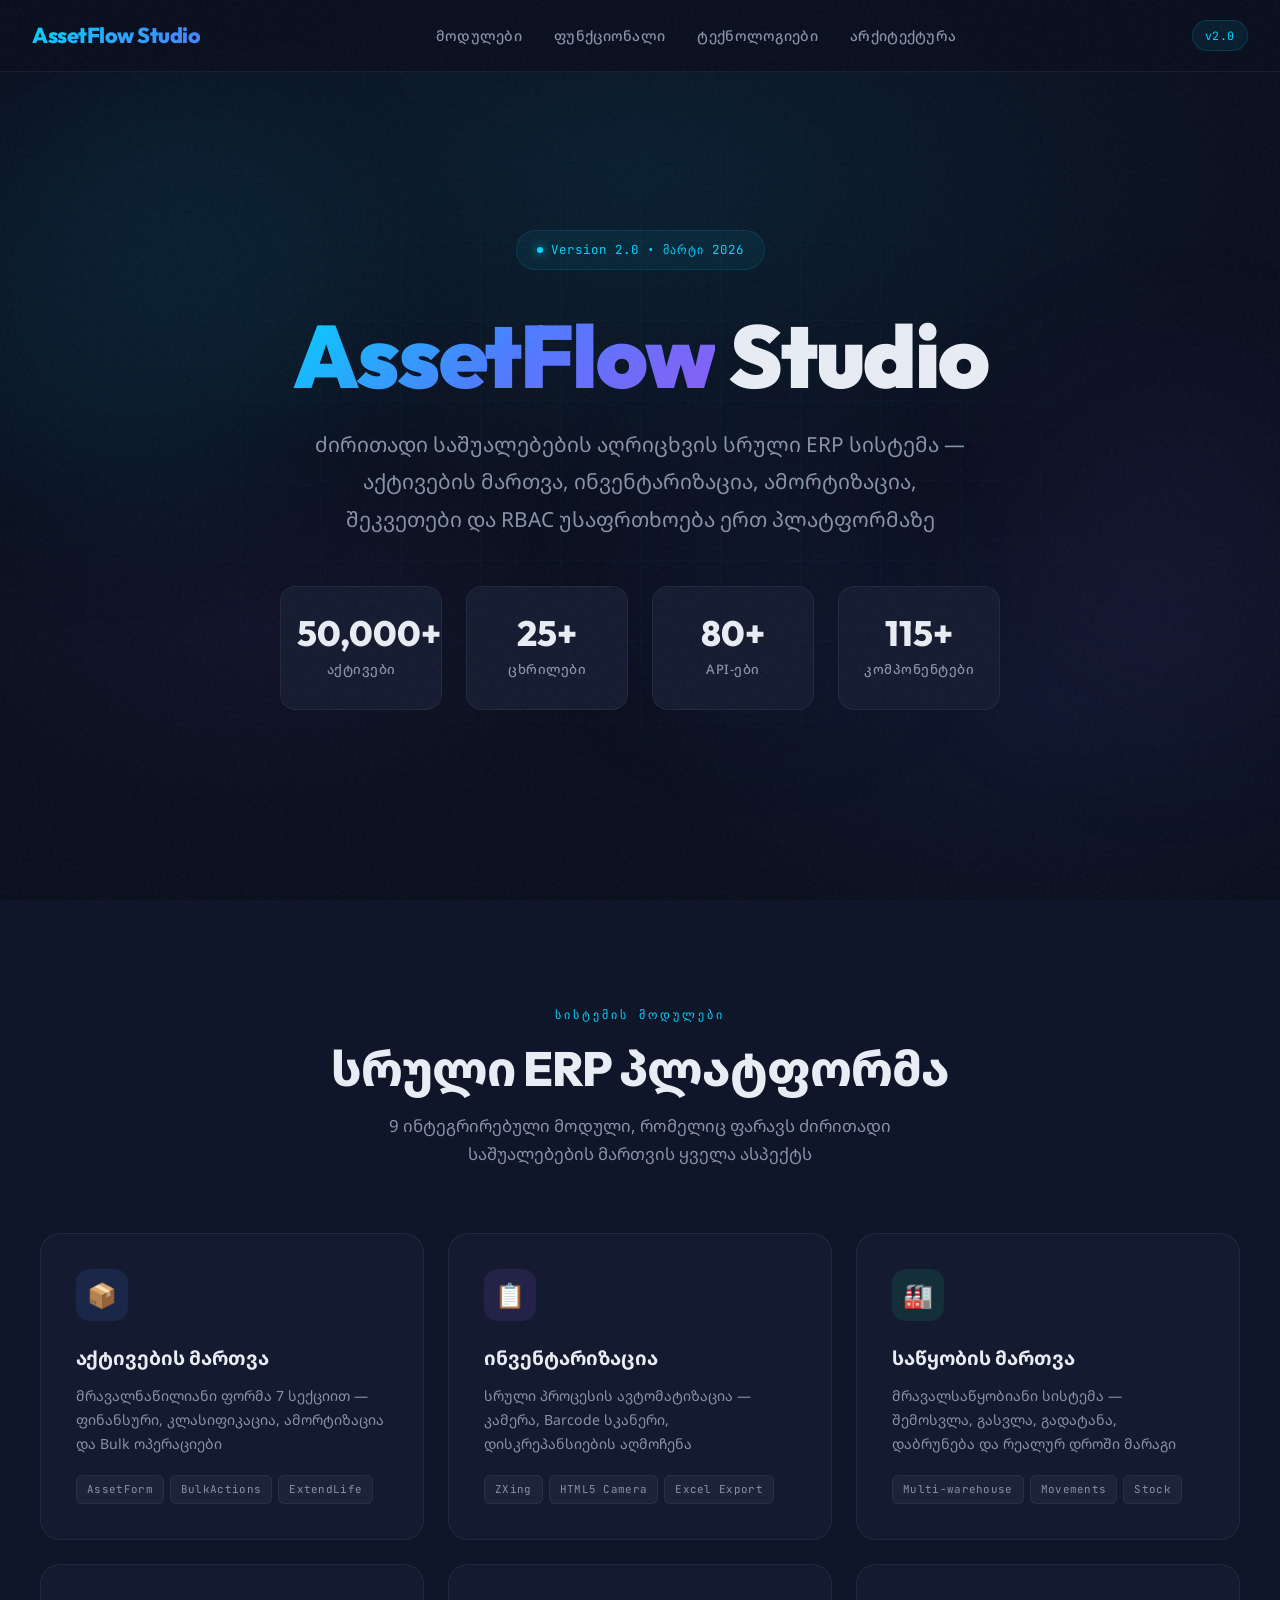
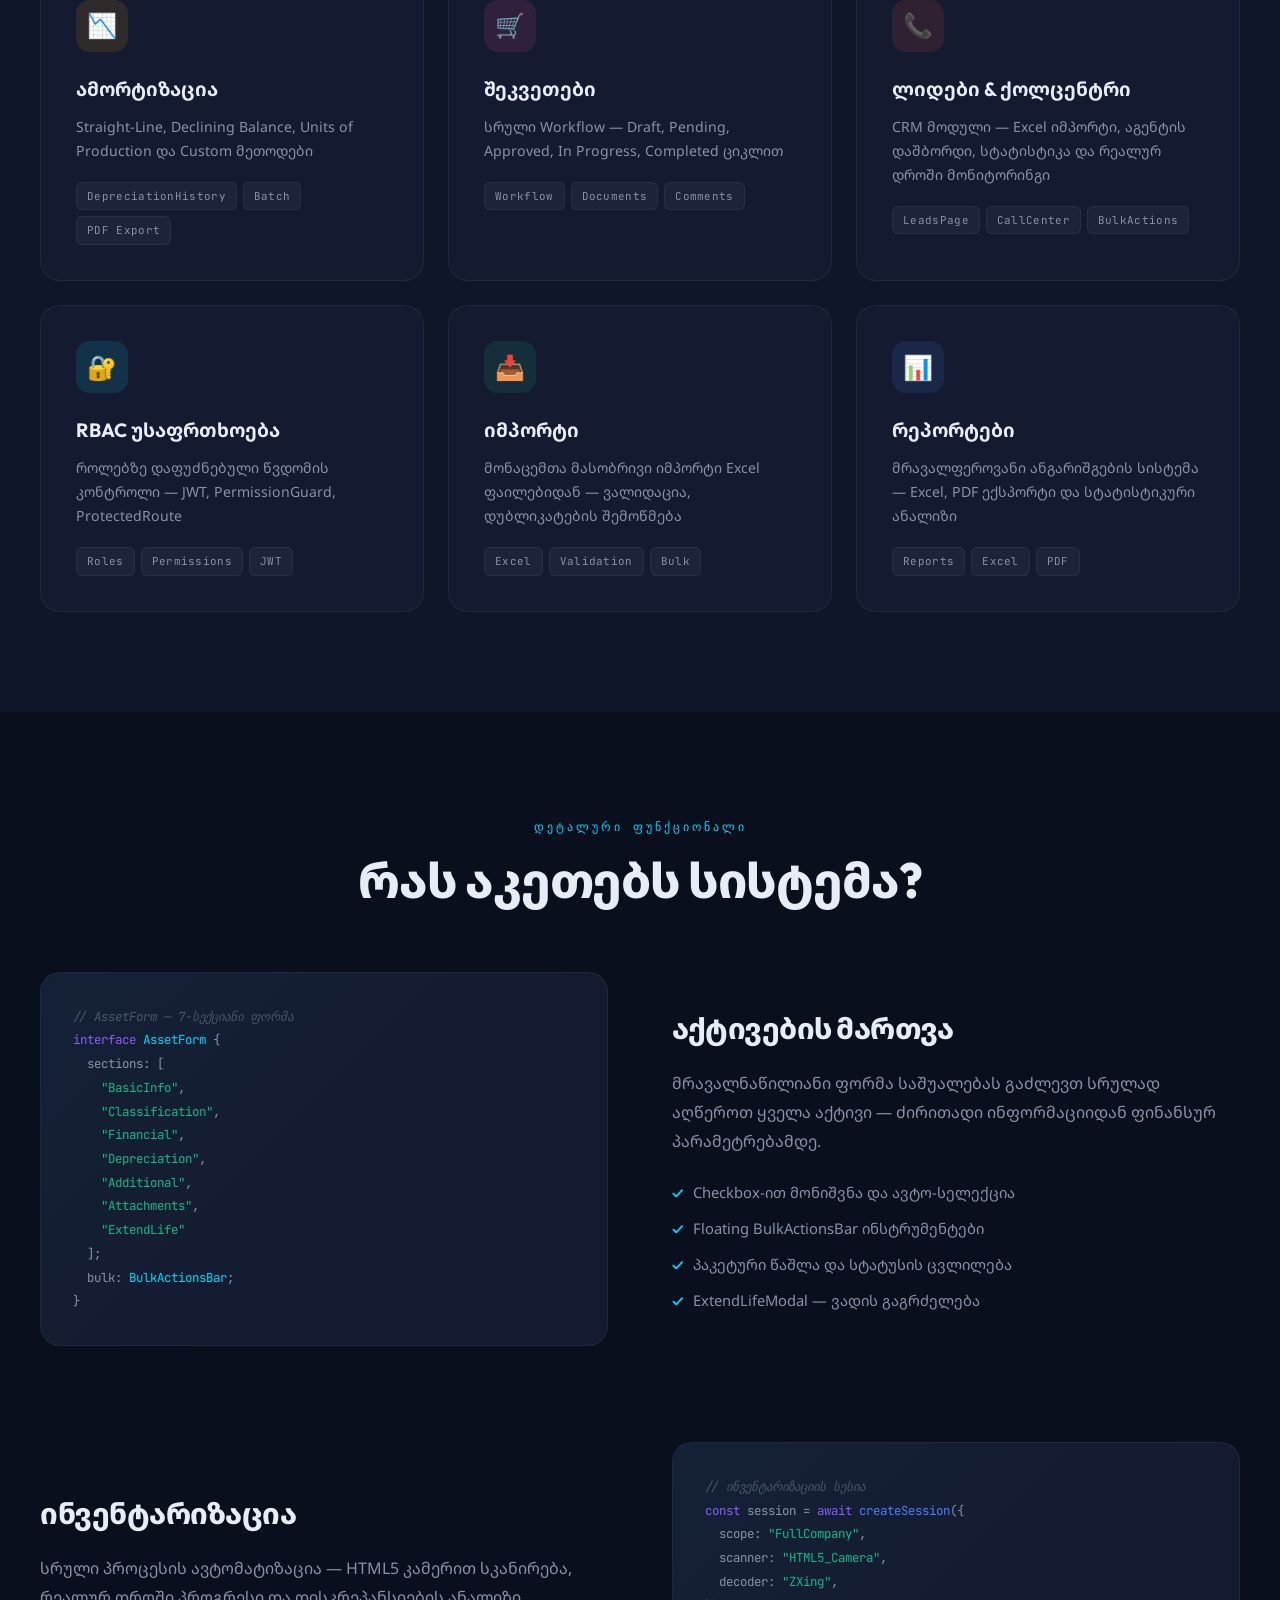
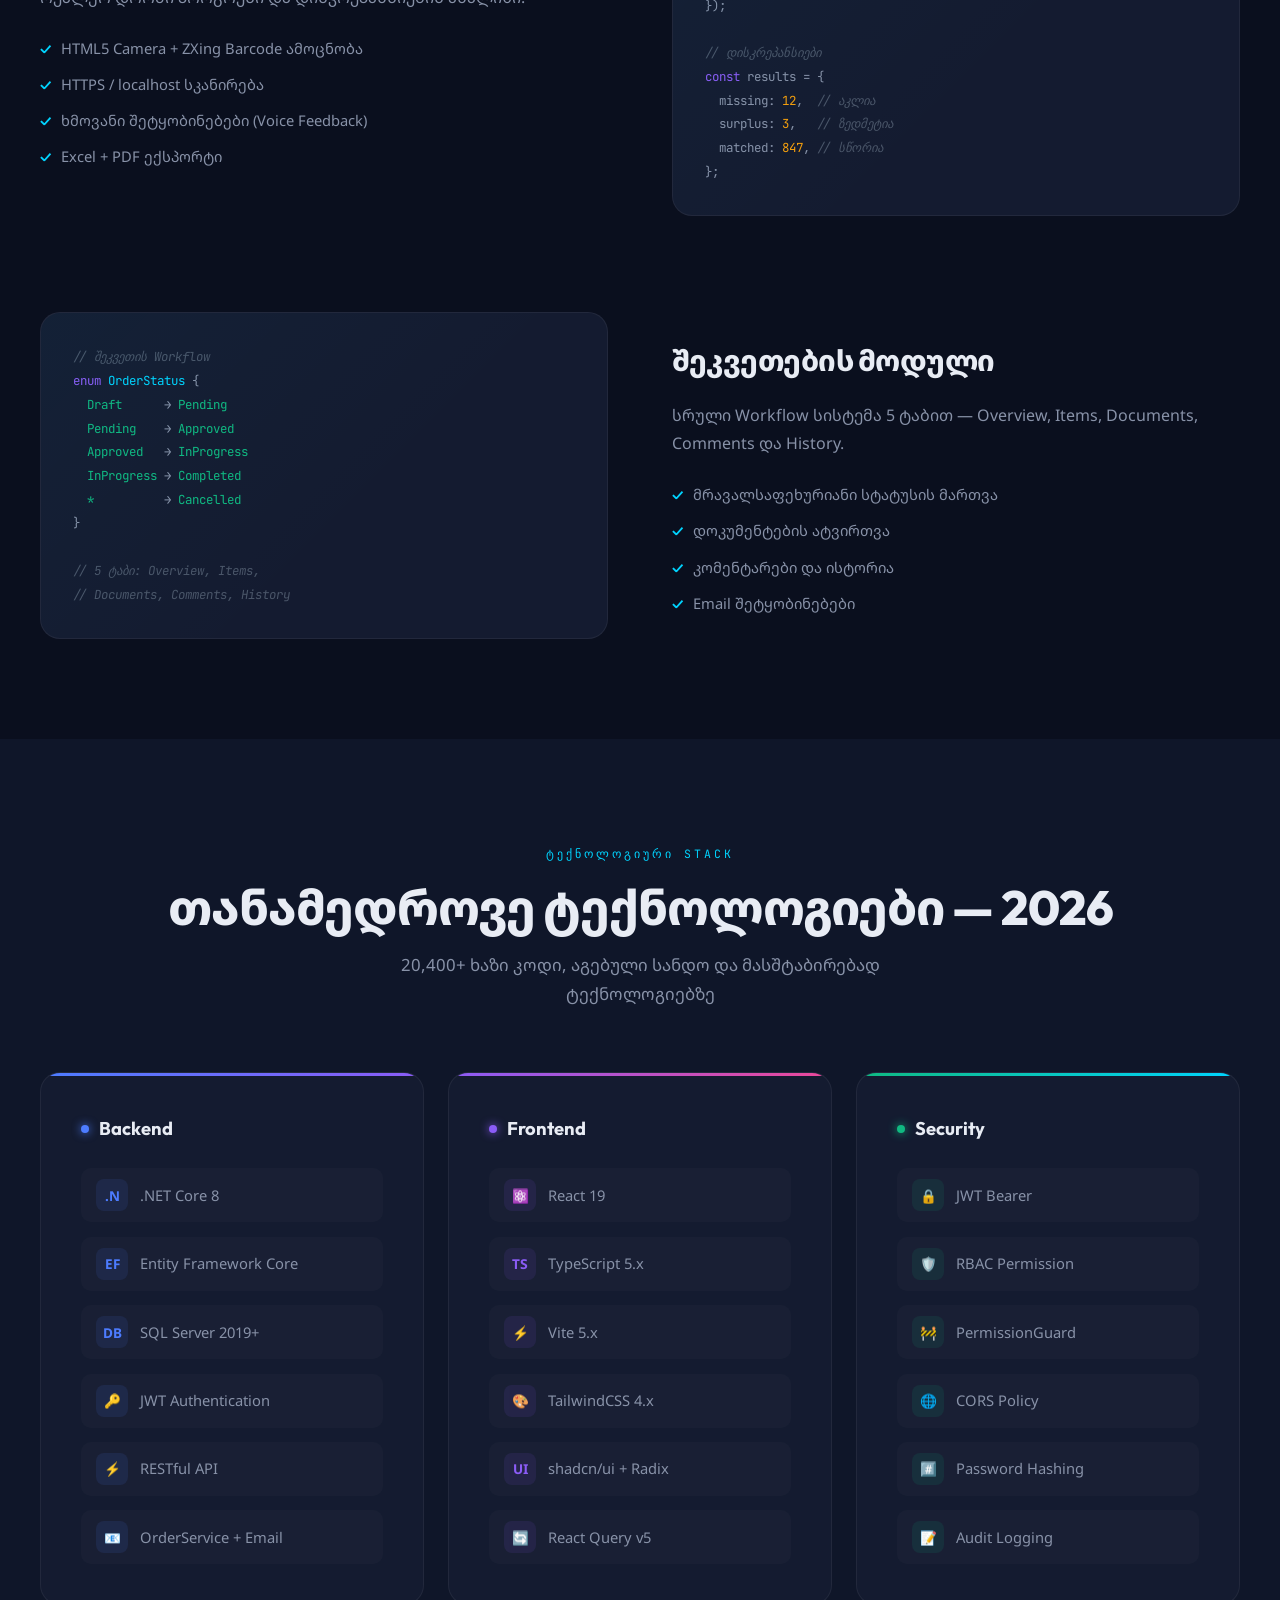
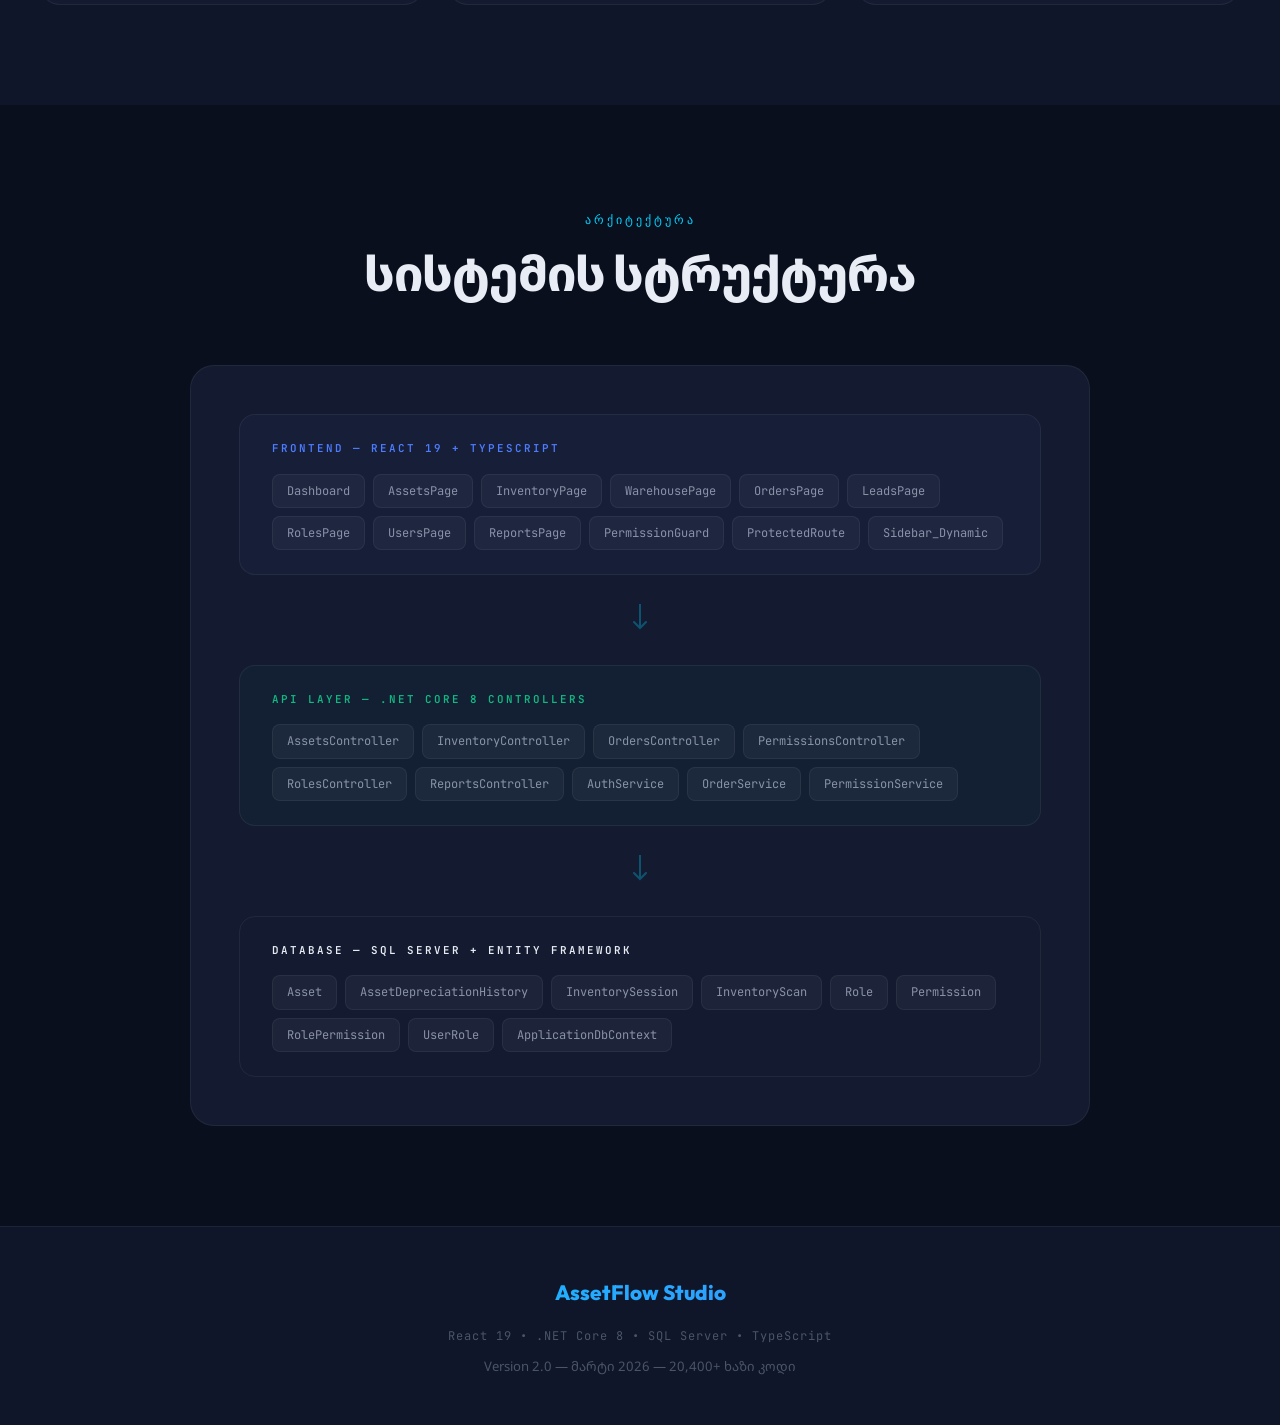
==== index.html @ 87a9e86b "Add files via upload" ====
<!DOCTYPE html>
<html lang="ka">
<head>
  <meta charset="UTF-8">
  <meta name="viewport" content="width=device-width, initial-scale=1.0">
  <title>AssetFlow Studio — ძირითადი საშუალებების ERP სისტემა</title>
  <meta name="description" content="AssetFlow Studio v2.0 — ძირითადი საშუალებების აღრიცხვის სრული ERP სისტემა. React 19, .NET Core 8, SQL Server.">
  <link rel="preconnect" href="https://fonts.googleapis.com">
  <link rel="preconnect" href="https://fonts.gstatic.com" crossorigin>
  <link href="https://fonts.googleapis.com/css2?family=Noto+Sans+Georgian:wght@300;400;500;600;700;800;900&family=JetBrains+Mono:wght@400;500;600&family=Outfit:wght@300;400;500;600;700;800;900&display=swap" rel="stylesheet">
  <style>
    *,*::before,*::after{margin:0;padding:0;box-sizing:border-box}

    :root {
      --bg-primary: #0a0f1e;
      --bg-secondary: #0f1629;
      --bg-card: #141b30;
      --bg-card-hover: #1a2340;
      --accent-cyan: #00d4ff;
      --accent-blue: #4d7cff;
      --accent-purple: #8b5cf6;
      --accent-green: #10b981;
      --accent-orange: #f59e0b;
      --accent-pink: #ec4899;
      --accent-red: #ef4444;
      --text-primary: #e8ecf4;
      --text-secondary: #8892a8;
      --text-muted: #4a5568;
      --border-subtle: rgba(255,255,255,0.06);
      --glow-cyan: 0 0 40px rgba(0,212,255,0.15);
      --glow-blue: 0 0 40px rgba(77,124,255,0.15);
    }

    html { scroll-behavior: smooth; }

    body {
      font-family: 'Noto Sans Georgian', 'Outfit', sans-serif;
      background: var(--bg-primary);
      color: var(--text-primary);
      line-height: 1.7;
      overflow-x: hidden;
    }

    /* ─── Noise overlay ─── */
    body::before {
      content: '';
      position: fixed;
      inset: 0;
      background-image: url("data:image/svg+xml,%3Csvg viewBox='0 0 256 256' xmlns='http://www.w3.org/2000/svg'%3E%3Cfilter id='noise'%3E%3CfeTurbulence type='fractalNoise' baseFrequency='0.9' numOctaves='4' stitchTiles='stitch'/%3E%3C/filter%3E%3Crect width='100%25' height='100%25' filter='url(%23noise)' opacity='0.03'/%3E%3C/svg%3E");
      pointer-events: none;
      z-index: 9999;
    }

    /* ─── Scrollbar ─── */
    ::-webkit-scrollbar { width: 6px; }
    ::-webkit-scrollbar-track { background: var(--bg-primary); }
    ::-webkit-scrollbar-thumb { background: var(--accent-cyan); border-radius: 3px; }

    /* ─── Navigation ─── */
    nav {
      position: fixed;
      top: 0;
      left: 0;
      right: 0;
      z-index: 1000;
      padding: 0 2rem;
      height: 72px;
      display: flex;
      align-items: center;
      justify-content: space-between;
      background: rgba(10,15,30,0.85);
      backdrop-filter: blur(20px);
      border-bottom: 1px solid var(--border-subtle);
      transition: all 0.3s;
    }

    nav.scrolled { background: rgba(10,15,30,0.95); box-shadow: 0 4px 30px rgba(0,0,0,0.3); }

    .nav-logo {
      font-family: 'Outfit', sans-serif;
      font-weight: 800;
      font-size: 1.35rem;
      letter-spacing: -0.5px;
      background: linear-gradient(135deg, var(--accent-cyan), var(--accent-blue));
      -webkit-background-clip: text;
      -webkit-text-fill-color: transparent;
    }

    .nav-links { display: flex; gap: 2rem; list-style: none; }
    .nav-links a {
      color: var(--text-secondary);
      text-decoration: none;
      font-size: 0.88rem;
      font-weight: 500;
      letter-spacing: 0.3px;
      transition: color 0.3s;
      position: relative;
    }
    .nav-links a:hover { color: var(--accent-cyan); }
    .nav-links a::after {
      content: '';
      position: absolute;
      bottom: -4px;
      left: 0;
      width: 0;
      height: 2px;
      background: var(--accent-cyan);
      transition: width 0.3s;
    }
    .nav-links a:hover::after { width: 100%; }

    .nav-version {
      font-family: 'JetBrains Mono', monospace;
      font-size: 0.72rem;
      color: var(--accent-cyan);
      background: rgba(0,212,255,0.08);
      border: 1px solid rgba(0,212,255,0.15);
      padding: 5px 12px;
      border-radius: 20px;
      letter-spacing: 0.5px;
    }

    .hamburger { display: none; flex-direction: column; gap: 5px; cursor: pointer; background: none; border: none; padding: 5px; }
    .hamburger span { width: 24px; height: 2px; background: var(--text-secondary); transition: all 0.3s; border-radius: 2px; }

    /* ─── Hero ─── */
    .hero {
      min-height: 100vh;
      display: flex;
      align-items: center;
      justify-content: center;
      text-align: center;
      padding: 120px 2rem 80px;
      position: relative;
      overflow: hidden;
    }

    .hero-bg {
      position: absolute;
      inset: 0;
      background:
        radial-gradient(ellipse 80% 60% at 50% 20%, rgba(0,212,255,0.08) 0%, transparent 60%),
        radial-gradient(ellipse 60% 50% at 80% 80%, rgba(77,124,255,0.06) 0%, transparent 50%),
        radial-gradient(ellipse 50% 40% at 20% 70%, rgba(139,92,246,0.05) 0%, transparent 50%);
    }

    /* Animated grid */
    .hero-grid {
      position: absolute;
      inset: 0;
      background-image:
        linear-gradient(rgba(0,212,255,0.03) 1px, transparent 1px),
        linear-gradient(90deg, rgba(0,212,255,0.03) 1px, transparent 1px);
      background-size: 80px 80px;
      mask-image: radial-gradient(ellipse at center, black 30%, transparent 70%);
      animation: gridPulse 8s ease-in-out infinite;
    }

    @keyframes gridPulse {
      0%,100% { opacity: 0.5; }
      50% { opacity: 1; }
    }

    /* Floating orbs */
    .orb {
      position: absolute;
      border-radius: 50%;
      filter: blur(80px);
      animation: float 20s ease-in-out infinite;
    }
    .orb-1 { width: 400px; height: 400px; background: rgba(0,212,255,0.07); top: 10%; left: -5%; animation-delay: 0s; }
    .orb-2 { width: 350px; height: 350px; background: rgba(139,92,246,0.06); bottom: 20%; right: -5%; animation-delay: -7s; }
    .orb-3 { width: 250px; height: 250px; background: rgba(77,124,255,0.05); top: 50%; left: 50%; animation-delay: -14s; }

    @keyframes float {
      0%,100% { transform: translate(0, 0) scale(1); }
      33% { transform: translate(30px, -30px) scale(1.05); }
      66% { transform: translate(-20px, 20px) scale(0.95); }
    }

    .hero-content {
      position: relative;
      z-index: 2;
      max-width: 900px;
    }

    .hero-badge {
      display: inline-flex;
      align-items: center;
      gap: 8px;
      font-family: 'JetBrains Mono', monospace;
      font-size: 0.78rem;
      color: var(--accent-cyan);
      background: rgba(0,212,255,0.06);
      border: 1px solid rgba(0,212,255,0.12);
      padding: 8px 20px;
      border-radius: 30px;
      margin-bottom: 2.5rem;
      letter-spacing: 1px;
      animation: fadeInUp 0.8s ease-out;
    }
    .hero-badge::before {
      content: '';
      width: 6px;
      height: 6px;
      border-radius: 50%;
      background: var(--accent-cyan);
      box-shadow: 0 0 10px var(--accent-cyan);
      animation: pulse 2s infinite;
    }

    @keyframes pulse {
      0%,100% { opacity: 1; }
      50% { opacity: 0.4; }
    }

    .hero h1 {
      font-family: 'Outfit', 'Noto Sans Georgian', sans-serif;
      font-size: clamp(3rem, 7vw, 5.5rem);
      font-weight: 900;
      line-height: 1.05;
      letter-spacing: -2px;
      margin-bottom: 1.5rem;
      animation: fadeInUp 0.8s ease-out 0.15s both;
    }
    .hero h1 .gradient {
      background: linear-gradient(135deg, var(--accent-cyan), var(--accent-blue), var(--accent-purple));
      -webkit-background-clip: text;
      -webkit-text-fill-color: transparent;
    }

    .hero-subtitle {
      font-size: clamp(1.05rem, 2vw, 1.3rem);
      color: var(--text-secondary);
      font-weight: 400;
      max-width: 650px;
      margin: 0 auto 3rem;
      line-height: 1.8;
      animation: fadeInUp 0.8s ease-out 0.3s both;
    }

    @keyframes fadeInUp {
      from { opacity: 0; transform: translateY(30px); }
      to { opacity: 1; transform: translateY(0); }
    }

    /* Stats row */
    .hero-stats {
      display: grid;
      grid-template-columns: repeat(4, 1fr);
      gap: 1.5rem;
      max-width: 720px;
      margin: 0 auto;
      animation: fadeInUp 0.8s ease-out 0.45s both;
    }

    .stat-card {
      background: var(--bg-card);
      border: 1px solid var(--border-subtle);
      border-radius: 16px;
      padding: 1.8rem 1rem;
      position: relative;
      overflow: hidden;
      transition: all 0.4s;
    }
    .stat-card:hover {
      border-color: rgba(0,212,255,0.2);
      transform: translateY(-4px);
      box-shadow: var(--glow-cyan);
    }
    .stat-card::before {
      content: '';
      position: absolute;
      top: 0;
      left: 0;
      right: 0;
      height: 2px;
      background: linear-gradient(90deg, transparent, var(--accent-cyan), transparent);
      opacity: 0;
      transition: opacity 0.4s;
    }
    .stat-card:hover::before { opacity: 1; }

    .stat-number {
      font-family: 'Outfit', sans-serif;
      font-size: 2.2rem;
      font-weight: 800;
      color: var(--text-primary);
      line-height: 1;
      margin-bottom: 0.4rem;
    }
    .stat-label {
      font-size: 0.82rem;
      color: var(--text-secondary);
      font-weight: 500;
      letter-spacing: 0.5px;
    }

    /* ─── Section base ─── */
    section {
      padding: 100px 2rem;
      position: relative;
    }

    .section-header {
      text-align: center;
      margin-bottom: 4rem;
    }
    .section-tag {
      display: inline-block;
      font-family: 'JetBrains Mono', monospace;
      font-size: 0.72rem;
      color: var(--accent-cyan);
      text-transform: uppercase;
      letter-spacing: 3px;
      margin-bottom: 1rem;
    }
    .section-title {
      font-family: 'Outfit', 'Noto Sans Georgian', sans-serif;
      font-size: clamp(2rem, 4vw, 3rem);
      font-weight: 800;
      letter-spacing: -1px;
      line-height: 1.15;
    }
    .section-subtitle {
      color: var(--text-secondary);
      font-size: 1.05rem;
      max-width: 600px;
      margin: 1rem auto 0;
      line-height: 1.7;
    }

    .container { max-width: 1200px; margin: 0 auto; }

    /* ─── Modules Grid ─── */
    #modules { background: var(--bg-secondary); }

    .modules-grid {
      display: grid;
      grid-template-columns: repeat(3, 1fr);
      gap: 1.5rem;
    }

    .module-card {
      background: var(--bg-card);
      border: 1px solid var(--border-subtle);
      border-radius: 20px;
      padding: 2.2rem;
      position: relative;
      overflow: hidden;
      transition: all 0.5s cubic-bezier(0.23, 1, 0.32, 1);
      cursor: default;
    }
    .module-card:hover {
      transform: translateY(-6px);
      border-color: rgba(255,255,255,0.1);
    }

    .module-icon {
      width: 52px;
      height: 52px;
      border-radius: 14px;
      display: flex;
      align-items: center;
      justify-content: center;
      font-size: 1.5rem;
      margin-bottom: 1.3rem;
      position: relative;
    }

    .module-card:nth-child(1) .module-icon { background: rgba(77,124,255,0.12); color: var(--accent-blue); }
    .module-card:nth-child(2) .module-icon { background: rgba(139,92,246,0.12); color: var(--accent-purple); }
    .module-card:nth-child(3) .module-icon { background: rgba(16,185,129,0.12); color: var(--accent-green); }
    .module-card:nth-child(4) .module-icon { background: rgba(245,158,11,0.12); color: var(--accent-orange); }
    .module-card:nth-child(5) .module-icon { background: rgba(236,72,153,0.12); color: var(--accent-pink); }
    .module-card:nth-child(6) .module-icon { background: rgba(239,68,68,0.12); color: var(--accent-red); }
    .module-card:nth-child(7) .module-icon { background: rgba(0,212,255,0.12); color: var(--accent-cyan); }
    .module-card:nth-child(8) .module-icon { background: rgba(16,185,129,0.12); color: var(--accent-green); }
    .module-card:nth-child(9) .module-icon { background: rgba(77,124,255,0.12); color: var(--accent-blue); }

    .module-card:nth-child(1):hover { box-shadow: 0 10px 40px rgba(77,124,255,0.1); }
    .module-card:nth-child(2):hover { box-shadow: 0 10px 40px rgba(139,92,246,0.1); }
    .module-card:nth-child(3):hover { box-shadow: 0 10px 40px rgba(16,185,129,0.1); }
    .module-card:nth-child(4):hover { box-shadow: 0 10px 40px rgba(245,158,11,0.1); }
    .module-card:nth-child(5):hover { box-shadow: 0 10px 40px rgba(236,72,153,0.1); }
    .module-card:nth-child(6):hover { box-shadow: 0 10px 40px rgba(239,68,68,0.1); }
    .module-card:nth-child(7):hover { box-shadow: 0 10px 40px rgba(0,212,255,0.1); }
    .module-card:nth-child(8):hover { box-shadow: 0 10px 40px rgba(16,185,129,0.1); }
    .module-card:nth-child(9):hover { box-shadow: 0 10px 40px rgba(77,124,255,0.1); }

    .module-card .corner-glow {
      position: absolute;
      top: -50%;
      right: -50%;
      width: 100%;
      height: 100%;
      border-radius: 50%;
      opacity: 0;
      transition: opacity 0.5s;
      pointer-events: none;
    }
    .module-card:hover .corner-glow { opacity: 1; }
    .module-card:nth-child(1) .corner-glow { background: radial-gradient(circle, rgba(77,124,255,0.06), transparent 70%); }
    .module-card:nth-child(2) .corner-glow { background: radial-gradient(circle, rgba(139,92,246,0.06), transparent 70%); }
    .module-card:nth-child(3) .corner-glow { background: radial-gradient(circle, rgba(16,185,129,0.06), transparent 70%); }
    .module-card:nth-child(4) .corner-glow { background: radial-gradient(circle, rgba(245,158,11,0.06), transparent 70%); }
    .module-card:nth-child(5) .corner-glow { background: radial-gradient(circle, rgba(236,72,153,0.06), transparent 70%); }
    .module-card:nth-child(6) .corner-glow { background: radial-gradient(circle, rgba(239,68,68,0.06), transparent 70%); }
    .module-card:nth-child(7) .corner-glow { background: radial-gradient(circle, rgba(0,212,255,0.06), transparent 70%); }
    .module-card:nth-child(8) .corner-glow { background: radial-gradient(circle, rgba(16,185,129,0.06), transparent 70%); }
    .module-card:nth-child(9) .corner-glow { background: radial-gradient(circle, rgba(77,124,255,0.06), transparent 70%); }

    .module-card h3 {
      font-family: 'Outfit', 'Noto Sans Georgian', sans-serif;
      font-size: 1.2rem;
      font-weight: 700;
      margin-bottom: 0.6rem;
    }
    .module-card p {
      font-size: 0.88rem;
      color: var(--text-secondary);
      line-height: 1.7;
    }

    .module-features {
      margin-top: 1.2rem;
      display: flex;
      flex-wrap: wrap;
      gap: 6px;
    }
    .module-features span {
      font-family: 'JetBrains Mono', monospace;
      font-size: 0.68rem;
      color: var(--text-secondary);
      background: rgba(255,255,255,0.04);
      border: 1px solid var(--border-subtle);
      padding: 4px 10px;
      border-radius: 6px;
      letter-spacing: 0.3px;
    }

    /* ─── Features Detail ─── */
    #features { background: var(--bg-primary); }

    .feature-row {
      display: grid;
      grid-template-columns: 1fr 1fr;
      gap: 4rem;
      align-items: center;
      margin-bottom: 6rem;
    }
    .feature-row:last-child { margin-bottom: 0; }
    .feature-row.reverse { direction: rtl; }
    .feature-row.reverse > * { direction: ltr; }

    .feature-visual {
      background: var(--bg-card);
      border: 1px solid var(--border-subtle);
      border-radius: 20px;
      padding: 2rem;
      position: relative;
      overflow: hidden;
    }
    .feature-visual::before {
      content: '';
      position: absolute;
      inset: 0;
      background: linear-gradient(135deg, rgba(0,212,255,0.03), transparent 60%);
      pointer-events: none;
    }

    .feature-code {
      font-family: 'JetBrains Mono', monospace;
      font-size: 0.78rem;
      line-height: 1.9;
      color: var(--text-secondary);
    }
    .feature-code .keyword { color: var(--accent-purple); }
    .feature-code .type { color: var(--accent-cyan); }
    .feature-code .string { color: var(--accent-green); }
    .feature-code .comment { color: var(--text-muted); font-style: italic; }
    .feature-code .method { color: var(--accent-blue); }
    .feature-code .number { color: var(--accent-orange); }

    .feature-text h3 {
      font-family: 'Outfit', 'Noto Sans Georgian', sans-serif;
      font-size: 1.8rem;
      font-weight: 800;
      margin-bottom: 1rem;
      letter-spacing: -0.5px;
    }
    .feature-text p {
      color: var(--text-secondary);
      font-size: 1rem;
      line-height: 1.8;
      margin-bottom: 1.5rem;
    }
    .feature-text .check-list {
      list-style: none;
      display: flex;
      flex-direction: column;
      gap: 0.7rem;
    }
    .feature-text .check-list li {
      display: flex;
      align-items: center;
      gap: 10px;
      font-size: 0.92rem;
      color: var(--text-secondary);
    }
    .feature-text .check-list li::before {
      content: '✓';
      color: var(--accent-cyan);
      font-weight: 700;
      font-size: 0.85rem;
      flex-shrink: 0;
    }

    /* ─── Tech Stack ─── */
    #stack { background: var(--bg-secondary); }

    .stack-grid {
      display: grid;
      grid-template-columns: repeat(3, 1fr);
      gap: 1.5rem;
    }

    .stack-column {
      background: var(--bg-card);
      border: 1px solid var(--border-subtle);
      border-radius: 20px;
      padding: 2.5rem;
      position: relative;
      overflow: hidden;
    }
    .stack-column::before {
      content: '';
      position: absolute;
      top: 0;
      left: 0;
      right: 0;
      height: 3px;
      border-radius: 20px 20px 0 0;
    }
    .stack-column:nth-child(1)::before { background: linear-gradient(90deg, var(--accent-blue), var(--accent-purple)); }
    .stack-column:nth-child(2)::before { background: linear-gradient(90deg, var(--accent-purple), var(--accent-pink)); }
    .stack-column:nth-child(3)::before { background: linear-gradient(90deg, var(--accent-green), var(--accent-cyan)); }

    .stack-column h3 {
      font-family: 'Outfit', 'Noto Sans Georgian', sans-serif;
      font-size: 1.15rem;
      font-weight: 700;
      margin-bottom: 1.5rem;
      display: flex;
      align-items: center;
      gap: 10px;
    }
    .stack-column h3 .dot {
      width: 8px;
      height: 8px;
      border-radius: 50%;
    }
    .stack-column:nth-child(1) h3 .dot { background: var(--accent-blue); box-shadow: 0 0 10px var(--accent-blue); }
    .stack-column:nth-child(2) h3 .dot { background: var(--accent-purple); box-shadow: 0 0 10px var(--accent-purple); }
    .stack-column:nth-child(3) h3 .dot { background: var(--accent-green); box-shadow: 0 0 10px var(--accent-green); }

    .stack-list {
      list-style: none;
      display: flex;
      flex-direction: column;
      gap: 0.9rem;
    }
    .stack-list li {
      display: flex;
      align-items: center;
      gap: 12px;
      font-size: 0.92rem;
      color: var(--text-secondary);
      padding: 10px 14px;
      border-radius: 10px;
      background: rgba(255,255,255,0.02);
      border: 1px solid transparent;
      transition: all 0.3s;
    }
    .stack-list li:hover {
      background: rgba(255,255,255,0.04);
      border-color: var(--border-subtle);
    }
    .stack-list li .tech-icon {
      width: 32px;
      height: 32px;
      border-radius: 8px;
      display: flex;
      align-items: center;
      justify-content: center;
      font-size: 0.85rem;
      font-weight: 700;
      flex-shrink: 0;
    }

    .stack-column:nth-child(1) .tech-icon { background: rgba(77,124,255,0.1); color: var(--accent-blue); }
    .stack-column:nth-child(2) .tech-icon { background: rgba(139,92,246,0.1); color: var(--accent-purple); }
    .stack-column:nth-child(3) .tech-icon { background: rgba(16,185,129,0.1); color: var(--accent-green); }

    /* ─── Architecture diagram ─── */
    #architecture { background: var(--bg-primary); }

    .arch-visual {
      max-width: 900px;
      margin: 0 auto;
      background: var(--bg-card);
      border: 1px solid var(--border-subtle);
      border-radius: 24px;
      padding: 3rem;
      position: relative;
    }

    .arch-layers {
      display: flex;
      flex-direction: column;
      gap: 1.5rem;
    }

    .arch-layer {
      border-radius: 16px;
      padding: 1.5rem 2rem;
      border: 1px solid var(--border-subtle);
      position: relative;
    }

    .arch-layer-label {
      font-family: 'JetBrains Mono', monospace;
      font-size: 0.68rem;
      text-transform: uppercase;
      letter-spacing: 2px;
      margin-bottom: 1rem;
      font-weight: 600;
    }

    .arch-layer:nth-child(1) { background: rgba(77,124,255,0.04); }
    .arch-layer:nth-child(1) .arch-layer-label { color: var(--accent-blue); }
    .arch-layer:nth-child(2) { background: rgba(139,92,246,0.04); }
    .arch-layer:nth-child(2) .arch-layer-label { color: var(--accent-purple); }
    .arch-layer:nth-child(3) { background: rgba(16,185,129,0.04); }
    .arch-layer:nth-child(3) .arch-layer-label { color: var(--accent-green); }

    .arch-items {
      display: flex;
      flex-wrap: wrap;
      gap: 8px;
    }
    .arch-item {
      font-family: 'JetBrains Mono', monospace;
      font-size: 0.75rem;
      padding: 6px 14px;
      border-radius: 8px;
      background: rgba(255,255,255,0.04);
      border: 1px solid var(--border-subtle);
      color: var(--text-secondary);
      transition: all 0.3s;
    }
    .arch-item:hover {
      background: rgba(255,255,255,0.08);
      color: var(--text-primary);
    }

    .arch-connector {
      display: flex;
      justify-content: center;
      padding: 0.3rem 0;
    }
    .arch-connector svg { opacity: 0.3; }

    /* ─── Footer ─── */
    footer {
      padding: 3rem 2rem;
      text-align: center;
      border-top: 1px solid var(--border-subtle);
      background: var(--bg-secondary);
    }
    .footer-logo {
      font-family: 'Outfit', sans-serif;
      font-weight: 800;
      font-size: 1.3rem;
      background: linear-gradient(135deg, var(--accent-cyan), var(--accent-blue));
      -webkit-background-clip: text;
      -webkit-text-fill-color: transparent;
      margin-bottom: 1rem;
    }
    .footer-tech {
      font-family: 'JetBrains Mono', monospace;
      font-size: 0.75rem;
      color: var(--text-muted);
      letter-spacing: 1px;
      margin-bottom: 0.5rem;
    }
    .footer-copy {
      font-size: 0.82rem;
      color: var(--text-muted);
    }

    /* ─── Scroll animations ─── */
    .reveal {
      opacity: 0;
      transform: translateY(40px);
      transition: all 0.8s cubic-bezier(0.23, 1, 0.32, 1);
    }
    .reveal.visible {
      opacity: 1;
      transform: translateY(0);
    }

    /* ─── Mobile ─── */
    @media (max-width: 1024px) {
      .modules-grid { grid-template-columns: repeat(2, 1fr); }
      .stack-grid { grid-template-columns: 1fr; }
      .feature-row { grid-template-columns: 1fr; gap: 2rem; }
      .feature-row.reverse { direction: ltr; }
    }

    @media (max-width: 768px) {
      nav { padding: 0 1.2rem; }
      .nav-links { 
        display: none;
        position: absolute;
        top: 72px;
        left: 0;
        right: 0;
        flex-direction: column;
        background: rgba(10,15,30,0.98);
        padding: 1.5rem;
        gap: 1.2rem;
        border-bottom: 1px solid var(--border-subtle);
      }
      .nav-links.open { display: flex; }
      .hamburger { display: flex; }
      .nav-version { display: none; }

      .hero { padding: 100px 1.2rem 60px; }
      .hero-stats { grid-template-columns: repeat(2, 1fr); gap: 1rem; }
      .modules-grid { grid-template-columns: 1fr; }
      section { padding: 60px 1.2rem; }

      .arch-visual { padding: 1.5rem; }
      .arch-items { gap: 6px; }
      .arch-item { font-size: 0.68rem; padding: 5px 10px; }
    }
  </style>
</head>
<body>

  <!-- Navigation -->
  <nav id="navbar">
    <div class="nav-logo">AssetFlow Studio</div>
    <ul class="nav-links" id="navLinks">
      <li><a href="#modules">მოდულები</a></li>
      <li><a href="#features">ფუნქციონალი</a></li>
      <li><a href="#stack">ტექნოლოგიები</a></li>
      <li><a href="#architecture">არქიტექტურა</a></li>
    </ul>
    <span class="nav-version">v2.0</span>
    <button class="hamburger" id="hamburger" aria-label="მენიუ">
      <span></span><span></span><span></span>
    </button>
  </nav>

  <!-- Hero -->
  <section class="hero">
    <div class="hero-bg"></div>
    <div class="hero-grid"></div>
    <div class="orb orb-1"></div>
    <div class="orb orb-2"></div>
    <div class="orb orb-3"></div>

    <div class="hero-content">
      <div class="hero-badge">Version 2.0 • მარტი 2026</div>
      <h1><span class="gradient">AssetFlow</span> Studio</h1>
      <p class="hero-subtitle">ძირითადი საშუალებების აღრიცხვის სრული ERP სისტემა — აქტივების მართვა, ინვენტარიზაცია, ამორტიზაცია, შეკვეთები და RBAC უსაფრთხოება ერთ პლატფორმაზე</p>

      <div class="hero-stats">
        <div class="stat-card">
          <div class="stat-number" data-target="50000">0</div>
          <div class="stat-label">აქტივები</div>
        </div>
        <div class="stat-card">
          <div class="stat-number" data-target="25">0</div>
          <div class="stat-label">ცხრილები</div>
        </div>
        <div class="stat-card">
          <div class="stat-number" data-target="80">0</div>
          <div class="stat-label">API-ები</div>
        </div>
        <div class="stat-card">
          <div class="stat-number" data-target="115">0</div>
          <div class="stat-label">კომპონენტები</div>
        </div>
      </div>
    </div>
  </section>

  <!-- Modules -->
  <section id="modules">
    <div class="container">
      <div class="section-header reveal">
        <div class="section-tag">სისტემის მოდულები</div>
        <h2 class="section-title">სრული ERP პლატფორმა</h2>
        <p class="section-subtitle">9 ინტეგრირებული მოდული, რომელიც ფარავს ძირითადი საშუალებების მართვის ყველა ასპექტს</p>
      </div>

      <div class="modules-grid">
        <!-- 1 -->
        <div class="module-card reveal">
          <div class="corner-glow"></div>
          <div class="module-icon">📦</div>
          <h3>აქტივების მართვა</h3>
          <p>მრავალნაწილიანი ფორმა 7 სექციით — ფინანსური, კლასიფიკაცია, ამორტიზაცია და Bulk ოპერაციები</p>
          <div class="module-features">
            <span>AssetForm</span>
            <span>BulkActions</span>
            <span>ExtendLife</span>
          </div>
        </div>
        <!-- 2 -->
        <div class="module-card reveal">
          <div class="corner-glow"></div>
          <div class="module-icon">📋</div>
          <h3>ინვენტარიზაცია</h3>
          <p>სრული პროცესის ავტომატიზაცია — კამერა, Barcode სკანერი, დისკრეპანსიების აღმოჩენა</p>
          <div class="module-features">
            <span>ZXing</span>
            <span>HTML5 Camera</span>
            <span>Excel Export</span>
          </div>
        </div>
        <!-- 3 -->
        <div class="module-card reveal">
          <div class="corner-glow"></div>
          <div class="module-icon">🏭</div>
          <h3>საწყობის მართვა</h3>
          <p>მრავალსაწყობიანი სისტემა — შემოსვლა, გასვლა, გადატანა, დაბრუნება და რეალურ დროში მარაგი</p>
          <div class="module-features">
            <span>Multi-warehouse</span>
            <span>Movements</span>
            <span>Stock</span>
          </div>
        </div>
        <!-- 4 -->
        <div class="module-card reveal">
          <div class="corner-glow"></div>
          <div class="module-icon">📉</div>
          <h3>ამორტიზაცია</h3>
          <p>Straight-Line, Declining Balance, Units of Production და Custom მეთოდები</p>
          <div class="module-features">
            <span>DepreciationHistory</span>
            <span>Batch</span>
            <span>PDF Export</span>
          </div>
        </div>
        <!-- 5 -->
        <div class="module-card reveal">
          <div class="corner-glow"></div>
          <div class="module-icon">🛒</div>
          <h3>შეკვეთები</h3>
          <p>სრული Workflow — Draft, Pending, Approved, In Progress, Completed ციკლით</p>
          <div class="module-features">
            <span>Workflow</span>
            <span>Documents</span>
            <span>Comments</span>
          </div>
        </div>
        <!-- 6 -->
        <div class="module-card reveal">
          <div class="corner-glow"></div>
          <div class="module-icon">📞</div>
          <h3>ლიდები & ქოლცენტრი</h3>
          <p>CRM მოდული — Excel იმპორტი, აგენტის დაშბორდი, სტატისტიკა და რეალურ დროში მონიტორინგი</p>
          <div class="module-features">
            <span>LeadsPage</span>
            <span>CallCenter</span>
            <span>BulkActions</span>
          </div>
        </div>
        <!-- 7 -->
        <div class="module-card reveal">
          <div class="corner-glow"></div>
          <div class="module-icon">🔐</div>
          <h3>RBAC უსაფრთხოება</h3>
          <p>როლებზე დაფუძნებული წვდომის კონტროლი — JWT, PermissionGuard, ProtectedRoute</p>
          <div class="module-features">
            <span>Roles</span>
            <span>Permissions</span>
            <span>JWT</span>
          </div>
        </div>
        <!-- 8 -->
        <div class="module-card reveal">
          <div class="corner-glow"></div>
          <div class="module-icon">📥</div>
          <h3>იმპორტი</h3>
          <p>მონაცემთა მასობრივი იმპორტი Excel ფაილებიდან — ვალიდაცია, დუბლიკატების შემოწმება</p>
          <div class="module-features">
            <span>Excel</span>
            <span>Validation</span>
            <span>Bulk</span>
          </div>
        </div>
        <!-- 9 -->
        <div class="module-card reveal">
          <div class="corner-glow"></div>
          <div class="module-icon">📊</div>
          <h3>რეპორტები</h3>
          <p>მრავალფეროვანი ანგარიშგების სისტემა — Excel, PDF ექსპორტი და სტატისტიკური ანალიზი</p>
          <div class="module-features">
            <span>Reports</span>
            <span>Excel</span>
            <span>PDF</span>
          </div>
        </div>
      </div>
    </div>
  </section>

  <!-- Features Detail -->
  <section id="features">
    <div class="container">
      <div class="section-header reveal">
        <div class="section-tag">დეტალური ფუნქციონალი</div>
        <h2 class="section-title">რას აკეთებს სისტემა?</h2>
      </div>

      <!-- Feature 1: Assets -->
      <div class="feature-row reveal">
        <div class="feature-visual">
          <div class="feature-code">
<span class="comment">// AssetForm — 7-სექციანი ფორმა</span><br>
<span class="keyword">interface</span> <span class="type">AssetForm</span> {<br>
&nbsp;&nbsp;sections: [<br>
&nbsp;&nbsp;&nbsp;&nbsp;<span class="string">"BasicInfo"</span>,<br>
&nbsp;&nbsp;&nbsp;&nbsp;<span class="string">"Classification"</span>,<br>
&nbsp;&nbsp;&nbsp;&nbsp;<span class="string">"Financial"</span>,<br>
&nbsp;&nbsp;&nbsp;&nbsp;<span class="string">"Depreciation"</span>,<br>
&nbsp;&nbsp;&nbsp;&nbsp;<span class="string">"Additional"</span>,<br>
&nbsp;&nbsp;&nbsp;&nbsp;<span class="string">"Attachments"</span>,<br>
&nbsp;&nbsp;&nbsp;&nbsp;<span class="string">"ExtendLife"</span><br>
&nbsp;&nbsp;];<br>
&nbsp;&nbsp;bulk: <span class="type">BulkActionsBar</span>;<br>
}
          </div>
        </div>
        <div class="feature-text">
          <h3>აქტივების მართვა</h3>
          <p>მრავალნაწილიანი ფორმა საშუალებას გაძლევთ სრულად აღწეროთ ყველა აქტივი — ძირითადი ინფორმაციიდან ფინანსურ პარამეტრებამდე.</p>
          <ul class="check-list">
            <li>Checkbox-ით მონიშვნა და ავტო-სელექცია</li>
            <li>Floating BulkActionsBar ინსტრუმენტები</li>
            <li>პაკეტური წაშლა და სტატუსის ცვლილება</li>
            <li>ExtendLifeModal — ვადის გაგრძელება</li>
          </ul>
        </div>
      </div>

      <!-- Feature 2: Inventory -->
      <div class="feature-row reverse reveal">
        <div class="feature-visual">
          <div class="feature-code">
<span class="comment">// ინვენტარიზაციის სესია</span><br>
<span class="keyword">const</span> session = <span class="keyword">await</span> <span class="method">createSession</span>({<br>
&nbsp;&nbsp;scope: <span class="string">"FullCompany"</span>,<br>
&nbsp;&nbsp;scanner: <span class="string">"HTML5_Camera"</span>,<br>
&nbsp;&nbsp;decoder: <span class="string">"ZXing"</span>,<br>
});<br><br>
<span class="comment">// დისკრეპანსიები</span><br>
<span class="keyword">const</span> results = {<br>
&nbsp;&nbsp;missing: <span class="number">12</span>,&nbsp;&nbsp;<span class="comment">// აკლია</span><br>
&nbsp;&nbsp;surplus: <span class="number">3</span>,&nbsp;&nbsp;&nbsp;<span class="comment">// ზედმეტია</span><br>
&nbsp;&nbsp;matched: <span class="number">847</span>,&nbsp;<span class="comment">// სწორია</span><br>
};
          </div>
        </div>
        <div class="feature-text">
          <h3>ინვენტარიზაცია</h3>
          <p>სრული პროცესის ავტომატიზაცია — HTML5 კამერით სკანირება, რეალურ დროში პროგრესი და დისკრეპანსიების ანალიზი.</p>
          <ul class="check-list">
            <li>HTML5 Camera + ZXing Barcode ამოცნობა</li>
            <li>HTTPS / localhost სკანირება</li>
            <li>ხმოვანი შეტყობინებები (Voice Feedback)</li>
            <li>Excel + PDF ექსპორტი</li>
          </ul>
        </div>
      </div>

      <!-- Feature 3: Orders Workflow -->
      <div class="feature-row reveal">
        <div class="feature-visual">
          <div class="feature-code">
<span class="comment">// შეკვეთის Workflow</span><br>
<span class="keyword">enum</span> <span class="type">OrderStatus</span> {<br>
&nbsp;&nbsp;<span class="string">Draft</span>&nbsp;&nbsp;&nbsp;&nbsp;&nbsp;&nbsp;→ <span class="string">Pending</span><br>
&nbsp;&nbsp;<span class="string">Pending</span>&nbsp;&nbsp;&nbsp;&nbsp;→ <span class="string">Approved</span><br>
&nbsp;&nbsp;<span class="string">Approved</span>&nbsp;&nbsp;&nbsp;→ <span class="string">InProgress</span><br>
&nbsp;&nbsp;<span class="string">InProgress</span> → <span class="string">Completed</span><br>
&nbsp;&nbsp;<span class="string">*</span>&nbsp;&nbsp;&nbsp;&nbsp;&nbsp;&nbsp;&nbsp;&nbsp;&nbsp;&nbsp;→ <span class="string">Cancelled</span><br>
}<br><br>
<span class="comment">// 5 ტაბი: Overview, Items,</span><br>
<span class="comment">// Documents, Comments, History</span>
          </div>
        </div>
        <div class="feature-text">
          <h3>შეკვეთების მოდული</h3>
          <p>სრული Workflow სისტემა 5 ტაბით — Overview, Items, Documents, Comments და History.</p>
          <ul class="check-list">
            <li>მრავალსაფეხურიანი სტატუსის მართვა</li>
            <li>დოკუმენტების ატვირთვა</li>
            <li>კომენტარები და ისტორია</li>
            <li>Email შეტყობინებები</li>
          </ul>
        </div>
      </div>
    </div>
  </section>

  <!-- Tech Stack -->
  <section id="stack">
    <div class="container">
      <div class="section-header reveal">
        <div class="section-tag">ტექნოლოგიური Stack</div>
        <h2 class="section-title">თანამედროვე ტექნოლოგიები — 2026</h2>
        <p class="section-subtitle">20,400+ ხაზი კოდი, აგებული სანდო და მასშტაბირებად ტექნოლოგიებზე</p>
      </div>

      <div class="stack-grid">
        <div class="stack-column reveal">
          <h3><span class="dot"></span> Backend</h3>
          <ul class="stack-list">
            <li><span class="tech-icon">.N</span> .NET Core 8</li>
            <li><span class="tech-icon">EF</span> Entity Framework Core</li>
            <li><span class="tech-icon">DB</span> SQL Server 2019+</li>
            <li><span class="tech-icon">🔑</span> JWT Authentication</li>
            <li><span class="tech-icon">⚡</span> RESTful API</li>
            <li><span class="tech-icon">📧</span> OrderService + Email</li>
          </ul>
        </div>
        <div class="stack-column reveal">
          <h3><span class="dot"></span> Frontend</h3>
          <ul class="stack-list">
            <li><span class="tech-icon">⚛️</span> React 19</li>
            <li><span class="tech-icon">TS</span> TypeScript 5.x</li>
            <li><span class="tech-icon">⚡</span> Vite 5.x</li>
            <li><span class="tech-icon">🎨</span> TailwindCSS 4.x</li>
            <li><span class="tech-icon">UI</span> shadcn/ui + Radix</li>
            <li><span class="tech-icon">🔄</span> React Query v5</li>
          </ul>
        </div>
        <div class="stack-column reveal">
          <h3><span class="dot"></span> Security</h3>
          <ul class="stack-list">
            <li><span class="tech-icon">🔒</span> JWT Bearer</li>
            <li><span class="tech-icon">🛡️</span> RBAC Permission</li>
            <li><span class="tech-icon">🚧</span> PermissionGuard</li>
            <li><span class="tech-icon">🌐</span> CORS Policy</li>
            <li><span class="tech-icon">#️⃣</span> Password Hashing</li>
            <li><span class="tech-icon">📝</span> Audit Logging</li>
          </ul>
        </div>
      </div>
    </div>
  </section>

  <!-- Architecture -->
  <section id="architecture">
    <div class="container">
      <div class="section-header reveal">
        <div class="section-tag">არქიტექტურა</div>
        <h2 class="section-title">სისტემის სტრუქტურა</h2>
      </div>

      <div class="arch-visual reveal">
        <div class="arch-layers">
          <!-- Frontend Layer -->
          <div class="arch-layer">
            <div class="arch-layer-label">Frontend — React 19 + TypeScript</div>
            <div class="arch-items">
              <span class="arch-item">Dashboard</span>
              <span class="arch-item">AssetsPage</span>
              <span class="arch-item">InventoryPage</span>
              <span class="arch-item">WarehousePage</span>
              <span class="arch-item">OrdersPage</span>
              <span class="arch-item">LeadsPage</span>
              <span class="arch-item">RolesPage</span>
              <span class="arch-item">UsersPage</span>
              <span class="arch-item">ReportsPage</span>
              <span class="arch-item">PermissionGuard</span>
              <span class="arch-item">ProtectedRoute</span>
              <span class="arch-item">Sidebar_Dynamic</span>
            </div>
          </div>

          <!-- Arrow -->
          <div class="arch-connector">
            <svg width="24" height="32" viewBox="0 0 24 32" fill="none">
              <path d="M12 0 L12 24 M6 18 L12 24 L18 18" stroke="var(--accent-cyan)" stroke-width="2" stroke-linecap="round"/>
            </svg>
          </div>

          <!-- API Layer -->
          <div class="arch-layer">
            <div class="arch-layer-label">API Layer — .NET Core 8 Controllers</div>
            <div class="arch-items">
              <span class="arch-item">AssetsController</span>
              <span class="arch-item">InventoryController</span>
              <span class="arch-item">OrdersController</span>
              <span class="arch-item">PermissionsController</span>
              <span class="arch-item">RolesController</span>
              <span class="arch-item">ReportsController</span>
              <span class="arch-item">AuthService</span>
              <span class="arch-item">OrderService</span>
              <span class="arch-item">PermissionService</span>
            </div>
          </div>

          <!-- Arrow -->
          <div class="arch-connector">
            <svg width="24" height="32" viewBox="0 0 24 32" fill="none">
              <path d="M12 0 L12 24 M6 18 L12 24 L18 18" stroke="var(--accent-cyan)" stroke-width="2" stroke-linecap="round"/>
            </svg>
          </div>

          <!-- Database Layer -->
          <div class="arch-layer">
            <div class="arch-layer-label">Database — SQL Server + Entity Framework</div>
            <div class="arch-items">
              <span class="arch-item">Asset</span>
              <span class="arch-item">AssetDepreciationHistory</span>
              <span class="arch-item">InventorySession</span>
              <span class="arch-item">InventoryScan</span>
              <span class="arch-item">Role</span>
              <span class="arch-item">Permission</span>
              <span class="arch-item">RolePermission</span>
              <span class="arch-item">UserRole</span>
              <span class="arch-item">ApplicationDbContext</span>
            </div>
          </div>
        </div>
      </div>
    </div>
  </section>

  <!-- Footer -->
  <footer>
    <div class="footer-logo">AssetFlow Studio</div>
    <div class="footer-tech">React 19 • .NET Core 8 • SQL Server • TypeScript</div>
    <div class="footer-copy">Version 2.0 — მარტი 2026 — 20,400+ ხაზი კოდი</div>
  </footer>

  <script>
    // Nav scroll effect
    const navbar = document.getElementById('navbar');
    window.addEventListener('scroll', () => {
      navbar.classList.toggle('scrolled', window.scrollY > 50);
    });

    // Mobile menu
    const hamburger = document.getElementById('hamburger');
    const navLinks = document.getElementById('navLinks');
    hamburger.addEventListener('click', () => {
      navLinks.classList.toggle('open');
    });
    navLinks.querySelectorAll('a').forEach(a => {
      a.addEventListener('click', () => navLinks.classList.remove('open'));
    });

    // Scroll reveal
    const observer = new IntersectionObserver((entries) => {
      entries.forEach(entry => {
        if (entry.isIntersecting) {
          entry.target.classList.add('visible');
        }
      });
    }, { threshold: 0.1, rootMargin: '0px 0px -50px 0px' });

    document.querySelectorAll('.reveal').forEach(el => observer.observe(el));

    // Counter animation
    const counterObserver = new IntersectionObserver((entries) => {
      entries.forEach(entry => {
        if (entry.isIntersecting) {
          const el = entry.target;
          const target = parseInt(el.dataset.target);
          const suffix = target >= 1000 ? '+' : '+';
          const displayTarget = target >= 1000 ? Math.floor(target / 1000) + ',' + String(target % 1000).padStart(3, '0') : String(target);
          let current = 0;
          const increment = target / 60;
          const timer = setInterval(() => {
            current += increment;
            if (current >= target) {
              current = target;
              clearInterval(timer);
            }
            const val = Math.floor(current);
            if (val >= 1000) {
              el.textContent = Math.floor(val / 1000) + ',' + String(val % 1000).padStart(3, '0') + '+';
            } else {
              el.textContent = val + '+';
            }
          }, 25);
          counterObserver.unobserve(el);
        }
      });
    }, { threshold: 0.5 });

    document.querySelectorAll('.stat-number').forEach(el => counterObserver.observe(el));
  </script>
</body>
</html>
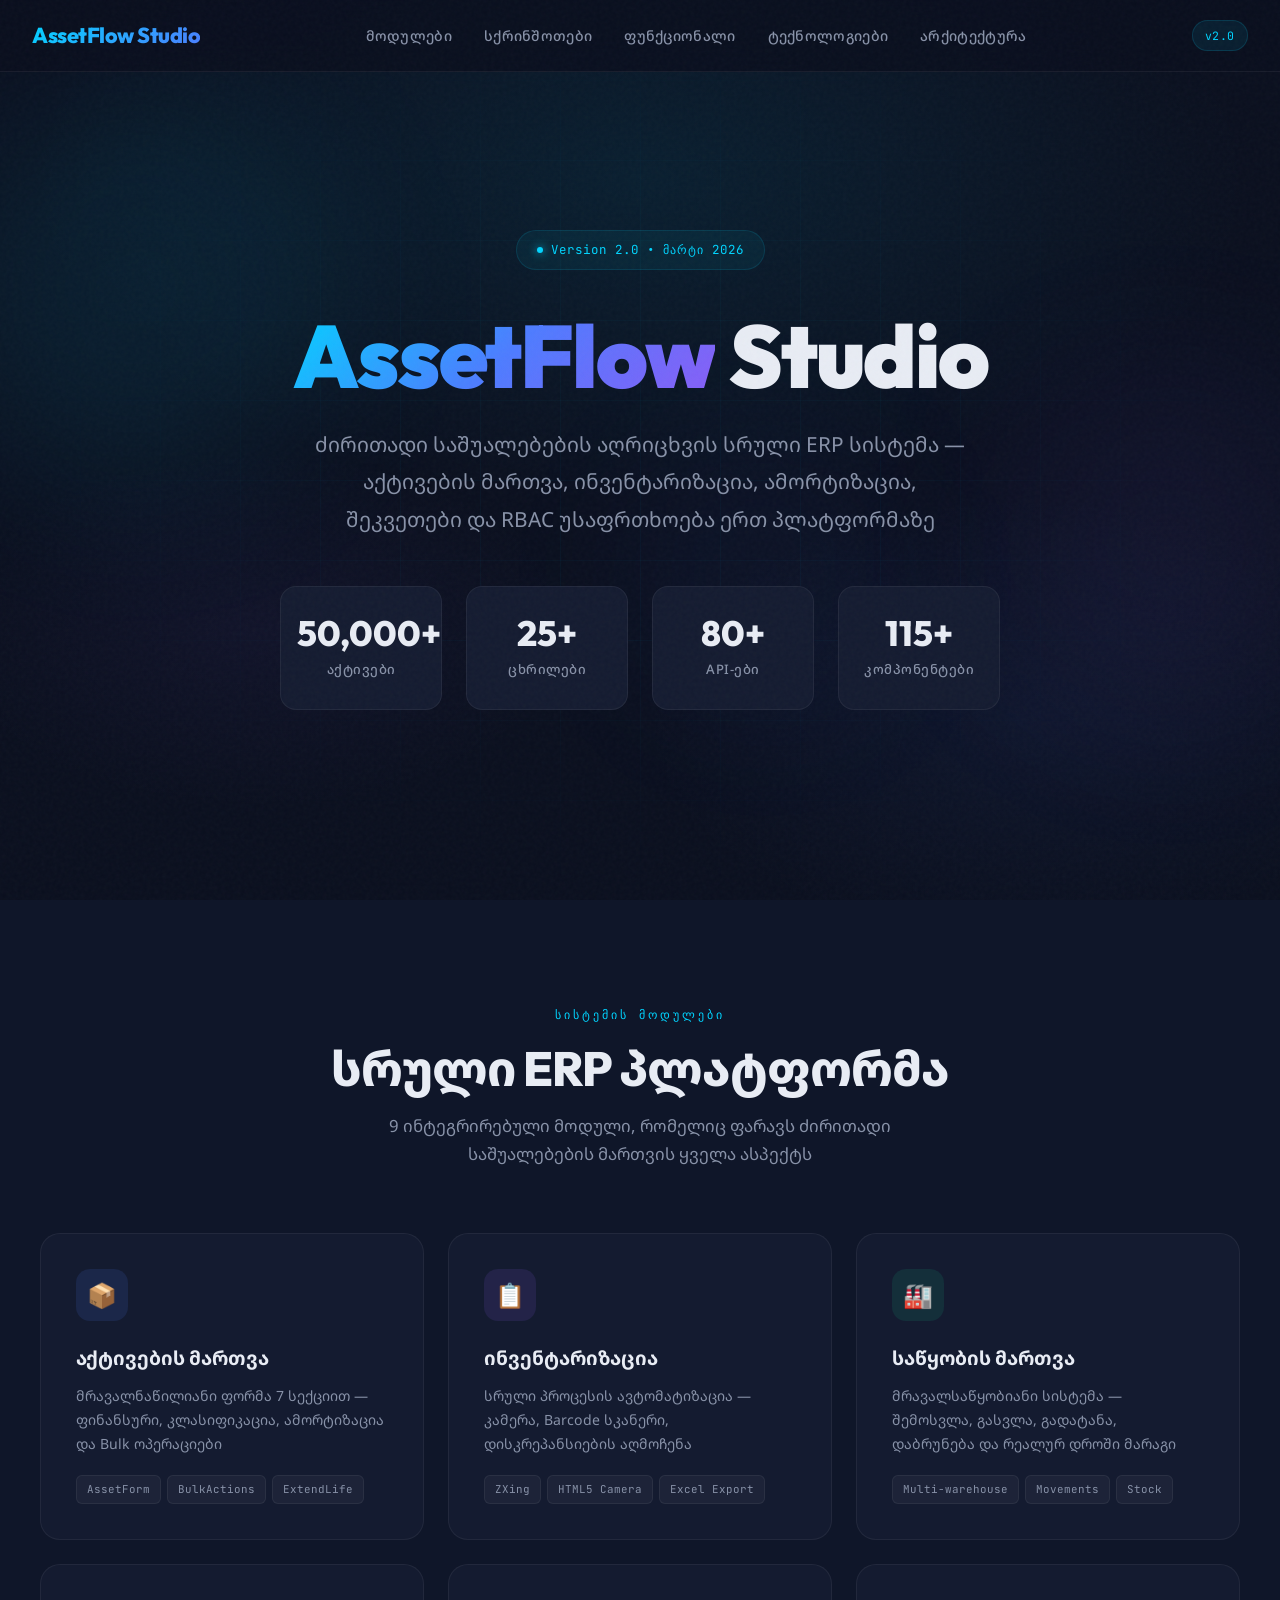
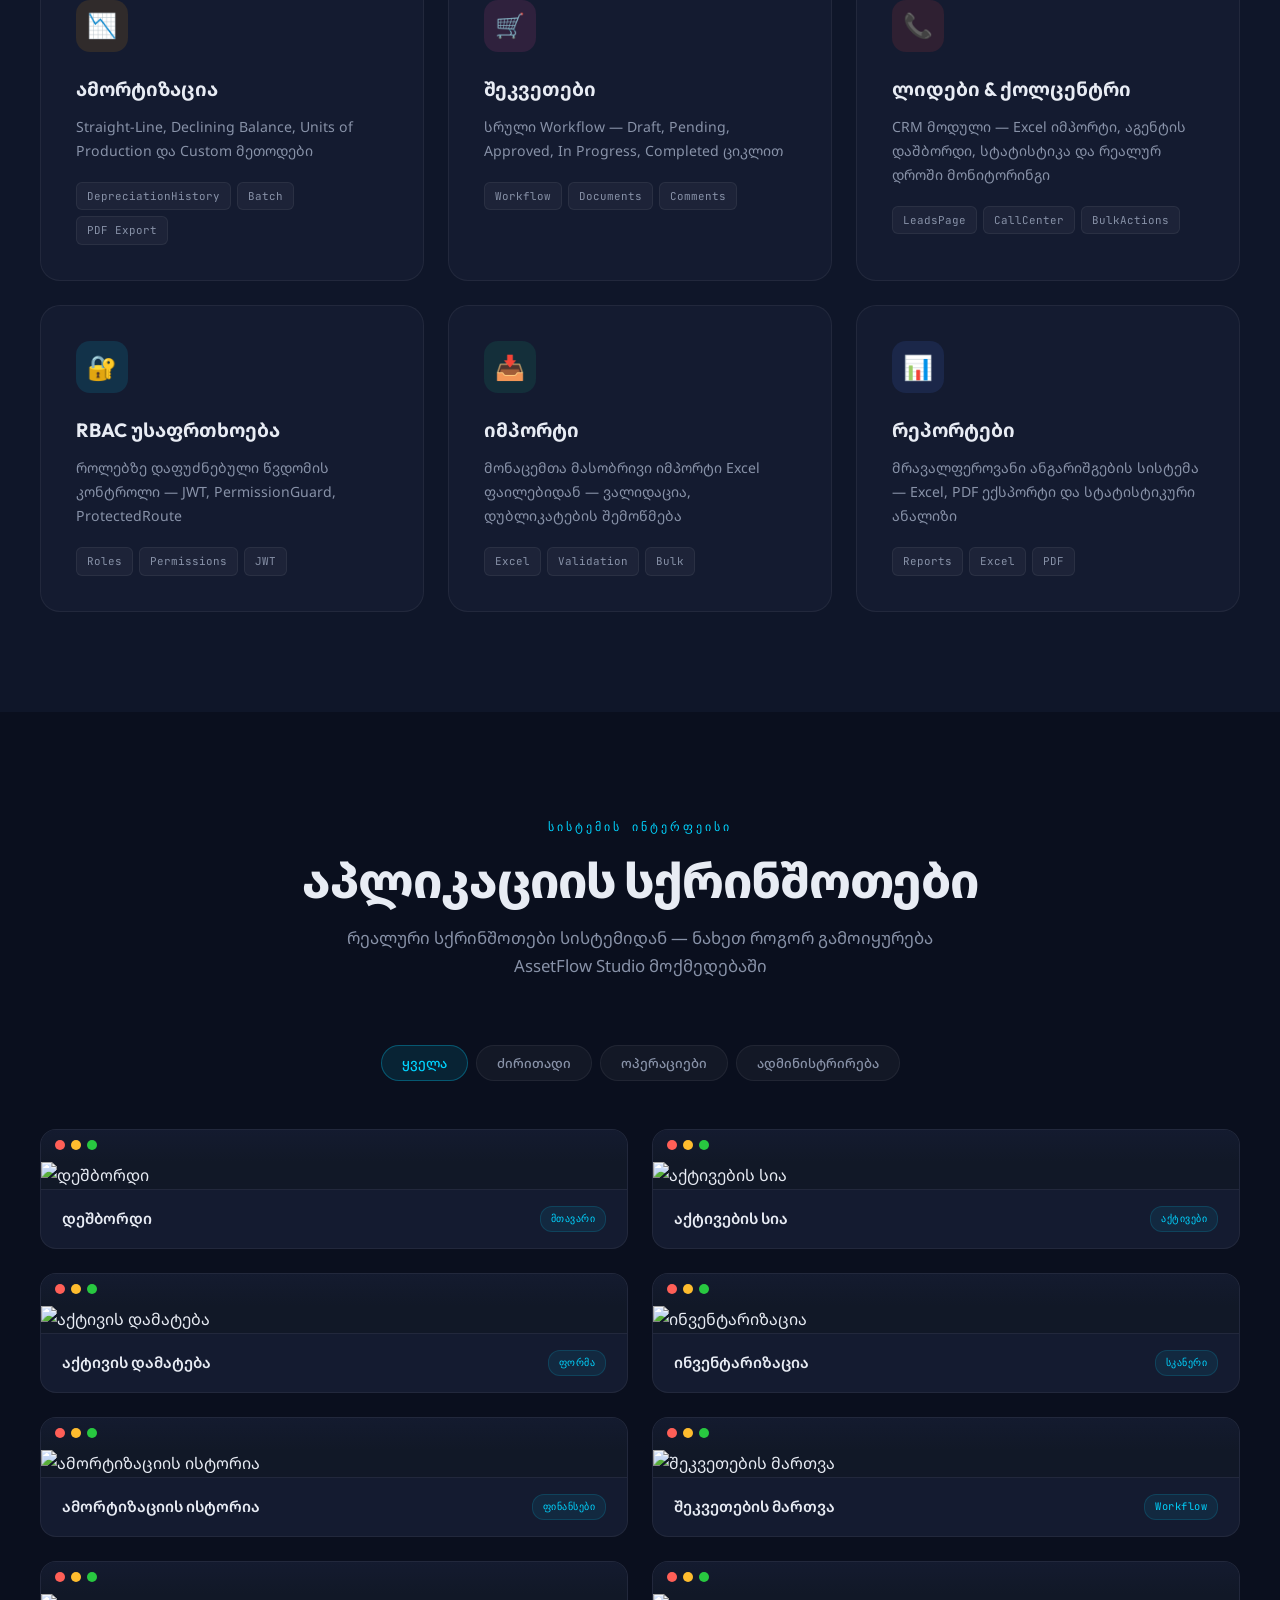
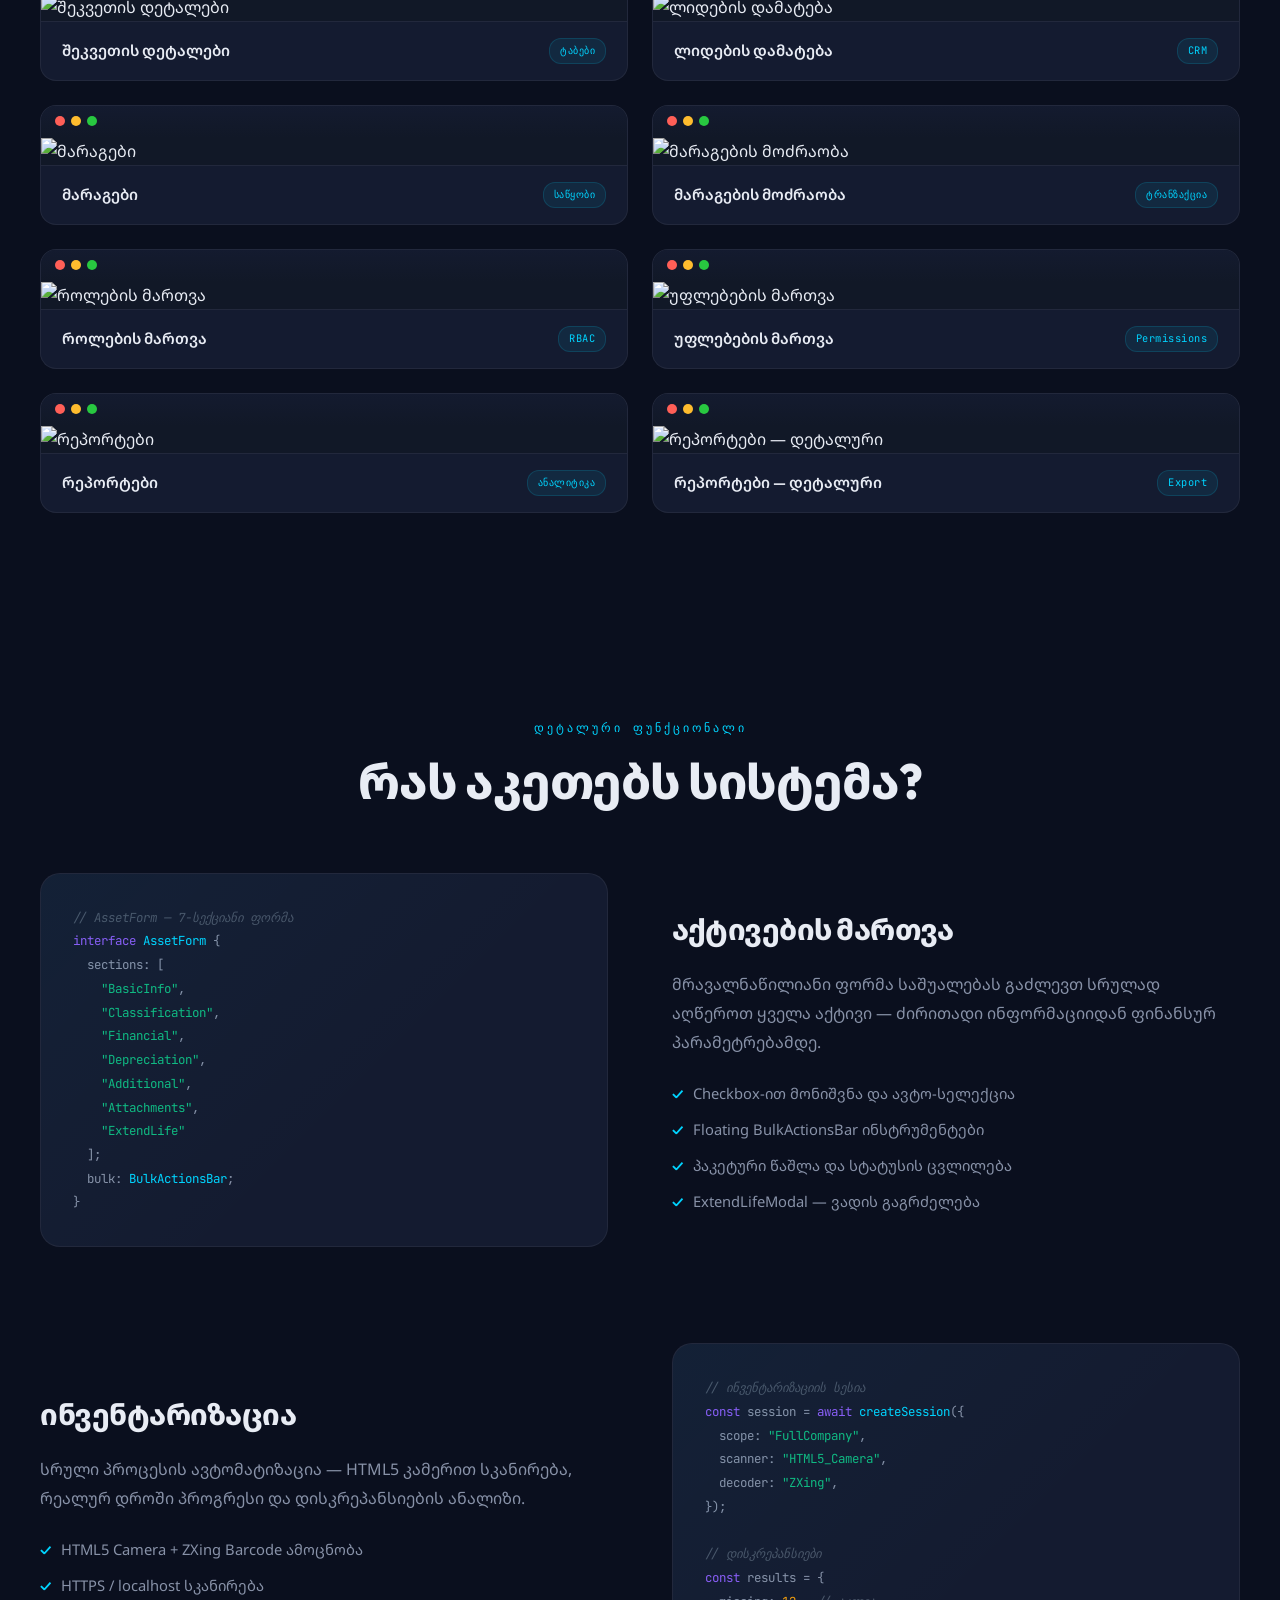
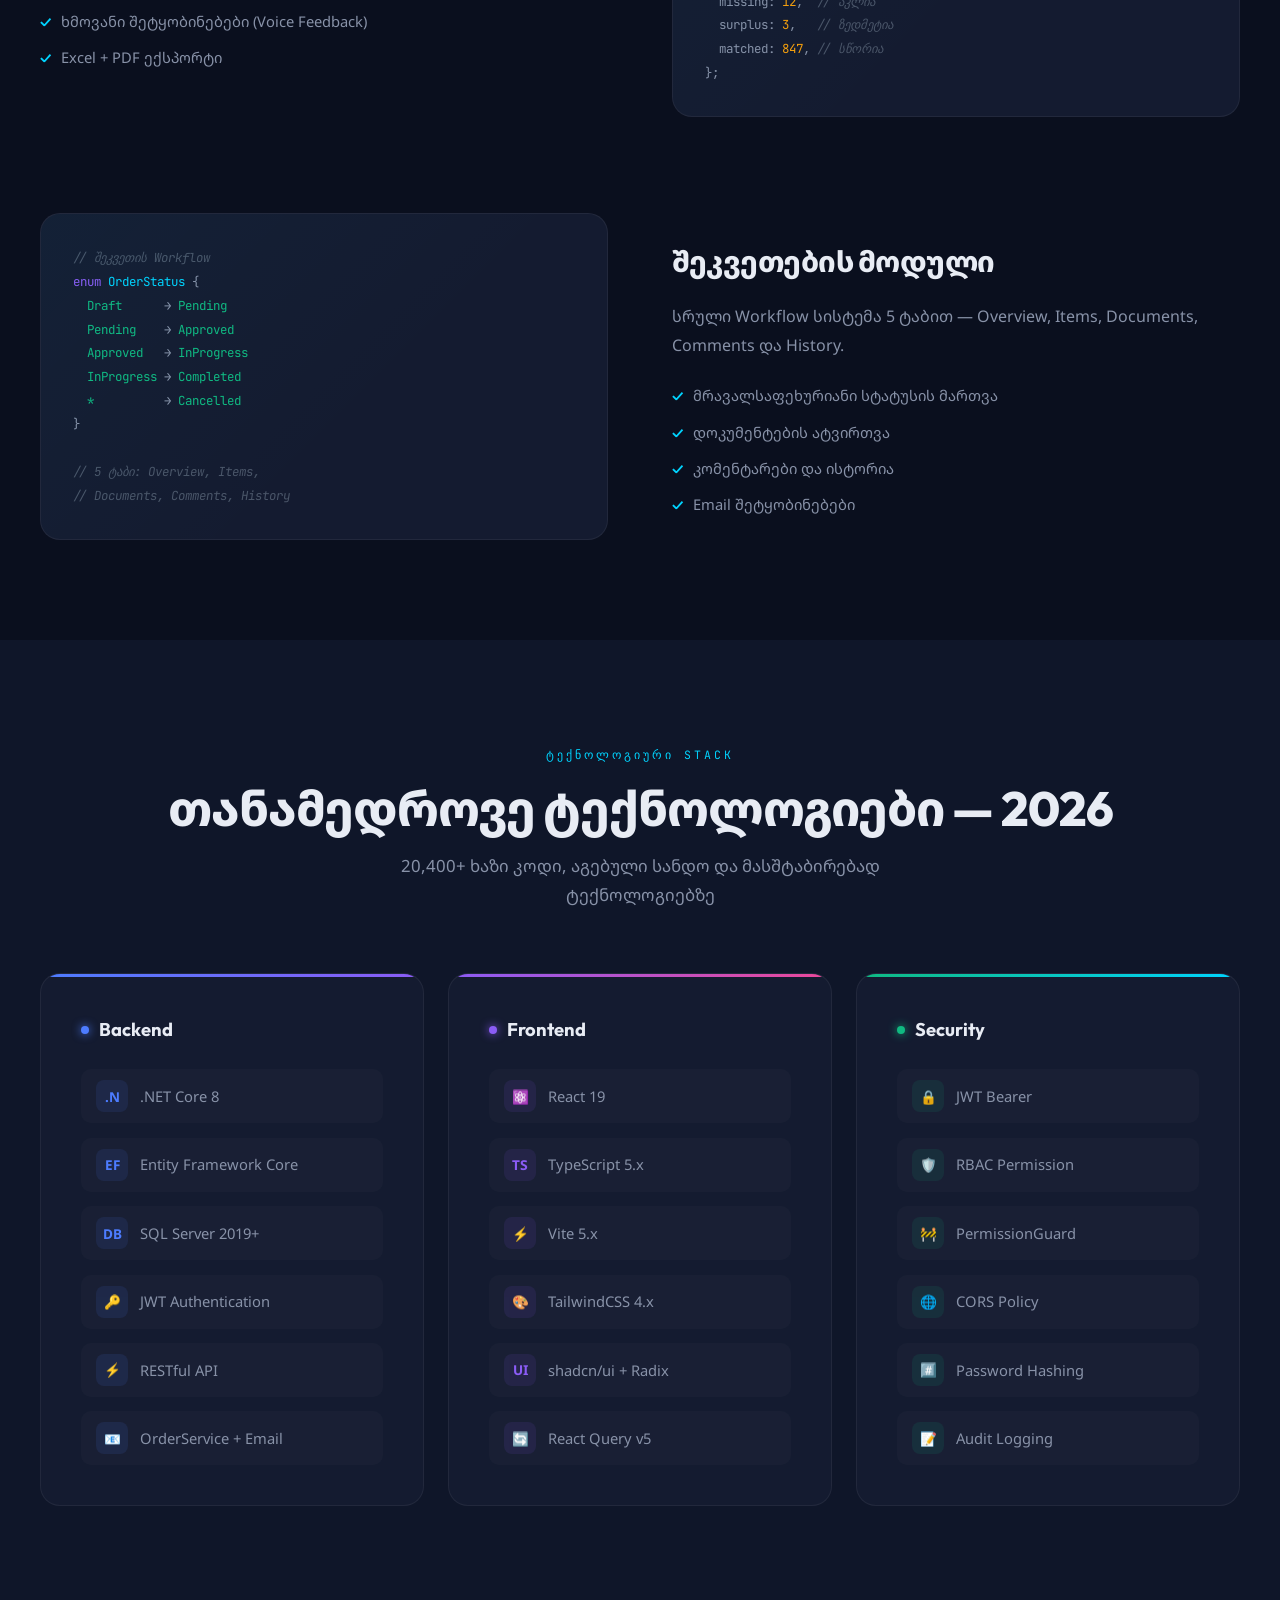
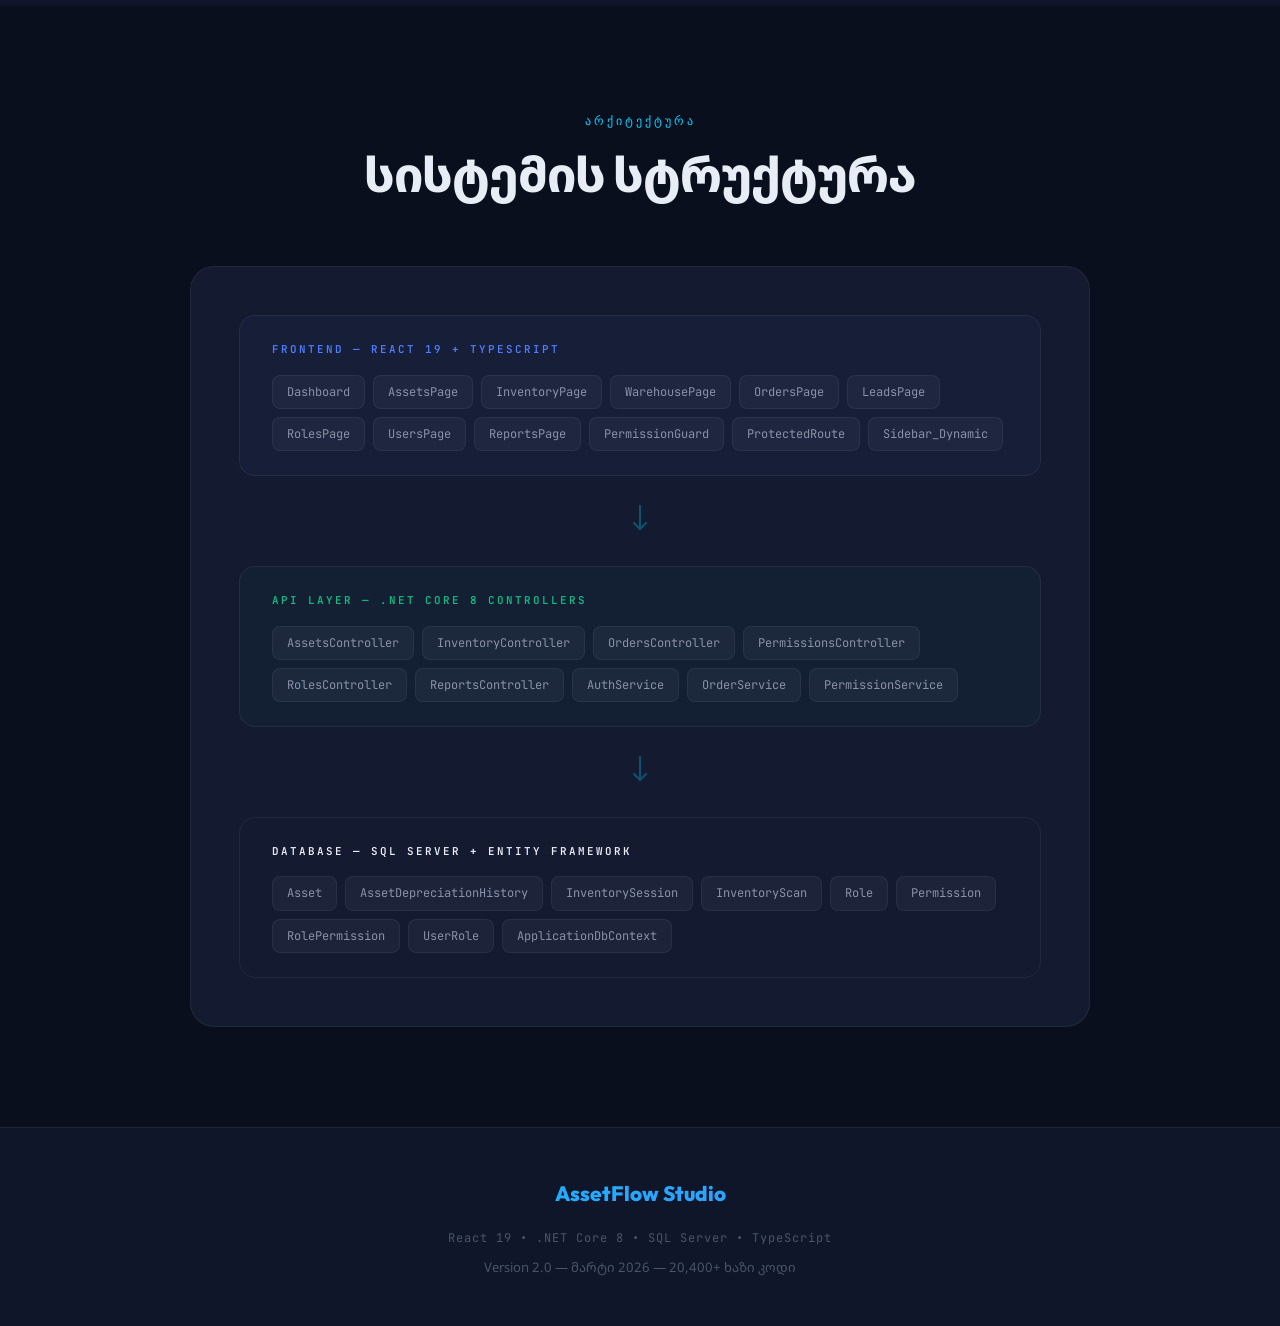
==== commit 8b773168: "Add files via upload" ====
--- a/index.html
+++ b/index.html
@@ -10,1142 +10,287 @@
   <link href="https://fonts.googleapis.com/css2?family=Noto+Sans+Georgian:wght@300;400;500;600;700;800;900&family=JetBrains+Mono:wght@400;500;600&family=Outfit:wght@300;400;500;600;700;800;900&display=swap" rel="stylesheet">
   <style>
     *,*::before,*::after{margin:0;padding:0;box-sizing:border-box}
-
-    :root {
-      --bg-primary: #0a0f1e;
-      --bg-secondary: #0f1629;
-      --bg-card: #141b30;
-      --bg-card-hover: #1a2340;
-      --accent-cyan: #00d4ff;
-      --accent-blue: #4d7cff;
-      --accent-purple: #8b5cf6;
-      --accent-green: #10b981;
-      --accent-orange: #f59e0b;
-      --accent-pink: #ec4899;
-      --accent-red: #ef4444;
-      --text-primary: #e8ecf4;
-      --text-secondary: #8892a8;
-      --text-muted: #4a5568;
-      --border-subtle: rgba(255,255,255,0.06);
-      --glow-cyan: 0 0 40px rgba(0,212,255,0.15);
-      --glow-blue: 0 0 40px rgba(77,124,255,0.15);
-    }
-
-    html { scroll-behavior: smooth; }
-
-    body {
-      font-family: 'Noto Sans Georgian', 'Outfit', sans-serif;
-      background: var(--bg-primary);
-      color: var(--text-primary);
-      line-height: 1.7;
-      overflow-x: hidden;
-    }
-
-    /* ─── Noise overlay ─── */
-    body::before {
-      content: '';
-      position: fixed;
-      inset: 0;
-      background-image: url("data:image/svg+xml,%3Csvg viewBox='0 0 256 256' xmlns='http://www.w3.org/2000/svg'%3E%3Cfilter id='noise'%3E%3CfeTurbulence type='fractalNoise' baseFrequency='0.9' numOctaves='4' stitchTiles='stitch'/%3E%3C/filter%3E%3Crect width='100%25' height='100%25' filter='url(%23noise)' opacity='0.03'/%3E%3C/svg%3E");
-      pointer-events: none;
-      z-index: 9999;
-    }
-
-    /* ─── Scrollbar ─── */
-    ::-webkit-scrollbar { width: 6px; }
-    ::-webkit-scrollbar-track { background: var(--bg-primary); }
-    ::-webkit-scrollbar-thumb { background: var(--accent-cyan); border-radius: 3px; }
-
-    /* ─── Navigation ─── */
-    nav {
-      position: fixed;
-      top: 0;
-      left: 0;
-      right: 0;
-      z-index: 1000;
-      padding: 0 2rem;
-      height: 72px;
-      display: flex;
-      align-items: center;
-      justify-content: space-between;
-      background: rgba(10,15,30,0.85);
-      backdrop-filter: blur(20px);
-      border-bottom: 1px solid var(--border-subtle);
-      transition: all 0.3s;
-    }
-
-    nav.scrolled { background: rgba(10,15,30,0.95); box-shadow: 0 4px 30px rgba(0,0,0,0.3); }
-
-    .nav-logo {
-      font-family: 'Outfit', sans-serif;
-      font-weight: 800;
-      font-size: 1.35rem;
-      letter-spacing: -0.5px;
-      background: linear-gradient(135deg, var(--accent-cyan), var(--accent-blue));
-      -webkit-background-clip: text;
-      -webkit-text-fill-color: transparent;
-    }
-
-    .nav-links { display: flex; gap: 2rem; list-style: none; }
-    .nav-links a {
-      color: var(--text-secondary);
-      text-decoration: none;
-      font-size: 0.88rem;
-      font-weight: 500;
-      letter-spacing: 0.3px;
-      transition: color 0.3s;
-      position: relative;
-    }
-    .nav-links a:hover { color: var(--accent-cyan); }
-    .nav-links a::after {
-      content: '';
-      position: absolute;
-      bottom: -4px;
-      left: 0;
-      width: 0;
-      height: 2px;
-      background: var(--accent-cyan);
-      transition: width 0.3s;
-    }
-    .nav-links a:hover::after { width: 100%; }
-
-    .nav-version {
-      font-family: 'JetBrains Mono', monospace;
-      font-size: 0.72rem;
-      color: var(--accent-cyan);
-      background: rgba(0,212,255,0.08);
-      border: 1px solid rgba(0,212,255,0.15);
-      padding: 5px 12px;
-      border-radius: 20px;
-      letter-spacing: 0.5px;
-    }
-
-    .hamburger { display: none; flex-direction: column; gap: 5px; cursor: pointer; background: none; border: none; padding: 5px; }
-    .hamburger span { width: 24px; height: 2px; background: var(--text-secondary); transition: all 0.3s; border-radius: 2px; }
-
-    /* ─── Hero ─── */
-    .hero {
-      min-height: 100vh;
-      display: flex;
-      align-items: center;
-      justify-content: center;
-      text-align: center;
-      padding: 120px 2rem 80px;
-      position: relative;
-      overflow: hidden;
-    }
-
-    .hero-bg {
-      position: absolute;
-      inset: 0;
-      background:
-        radial-gradient(ellipse 80% 60% at 50% 20%, rgba(0,212,255,0.08) 0%, transparent 60%),
-        radial-gradient(ellipse 60% 50% at 80% 80%, rgba(77,124,255,0.06) 0%, transparent 50%),
-        radial-gradient(ellipse 50% 40% at 20% 70%, rgba(139,92,246,0.05) 0%, transparent 50%);
-    }
-
-    /* Animated grid */
-    .hero-grid {
-      position: absolute;
-      inset: 0;
-      background-image:
-        linear-gradient(rgba(0,212,255,0.03) 1px, transparent 1px),
-        linear-gradient(90deg, rgba(0,212,255,0.03) 1px, transparent 1px);
-      background-size: 80px 80px;
-      mask-image: radial-gradient(ellipse at center, black 30%, transparent 70%);
-      animation: gridPulse 8s ease-in-out infinite;
-    }
-
-    @keyframes gridPulse {
-      0%,100% { opacity: 0.5; }
-      50% { opacity: 1; }
-    }
-
-    /* Floating orbs */
-    .orb {
-      position: absolute;
-      border-radius: 50%;
-      filter: blur(80px);
-      animation: float 20s ease-in-out infinite;
-    }
-    .orb-1 { width: 400px; height: 400px; background: rgba(0,212,255,0.07); top: 10%; left: -5%; animation-delay: 0s; }
-    .orb-2 { width: 350px; height: 350px; background: rgba(139,92,246,0.06); bottom: 20%; right: -5%; animation-delay: -7s; }
-    .orb-3 { width: 250px; height: 250px; background: rgba(77,124,255,0.05); top: 50%; left: 50%; animation-delay: -14s; }
-
-    @keyframes float {
-      0%,100% { transform: translate(0, 0) scale(1); }
-      33% { transform: translate(30px, -30px) scale(1.05); }
-      66% { transform: translate(-20px, 20px) scale(0.95); }
-    }
-
-    .hero-content {
-      position: relative;
-      z-index: 2;
-      max-width: 900px;
-    }
-
-    .hero-badge {
-      display: inline-flex;
-      align-items: center;
-      gap: 8px;
-      font-family: 'JetBrains Mono', monospace;
-      font-size: 0.78rem;
-      color: var(--accent-cyan);
-      background: rgba(0,212,255,0.06);
-      border: 1px solid rgba(0,212,255,0.12);
-      padding: 8px 20px;
-      border-radius: 30px;
-      margin-bottom: 2.5rem;
-      letter-spacing: 1px;
-      animation: fadeInUp 0.8s ease-out;
-    }
-    .hero-badge::before {
-      content: '';
-      width: 6px;
-      height: 6px;
-      border-radius: 50%;
-      background: var(--accent-cyan);
-      box-shadow: 0 0 10px var(--accent-cyan);
-      animation: pulse 2s infinite;
-    }
-
-    @keyframes pulse {
-      0%,100% { opacity: 1; }
-      50% { opacity: 0.4; }
-    }
-
-    .hero h1 {
-      font-family: 'Outfit', 'Noto Sans Georgian', sans-serif;
-      font-size: clamp(3rem, 7vw, 5.5rem);
-      font-weight: 900;
-      line-height: 1.05;
-      letter-spacing: -2px;
-      margin-bottom: 1.5rem;
-      animation: fadeInUp 0.8s ease-out 0.15s both;
-    }
-    .hero h1 .gradient {
-      background: linear-gradient(135deg, var(--accent-cyan), var(--accent-blue), var(--accent-purple));
-      -webkit-background-clip: text;
-      -webkit-text-fill-color: transparent;
-    }
-
-    .hero-subtitle {
-      font-size: clamp(1.05rem, 2vw, 1.3rem);
-      color: var(--text-secondary);
-      font-weight: 400;
-      max-width: 650px;
-      margin: 0 auto 3rem;
-      line-height: 1.8;
-      animation: fadeInUp 0.8s ease-out 0.3s both;
-    }
-
-    @keyframes fadeInUp {
-      from { opacity: 0; transform: translateY(30px); }
-      to { opacity: 1; transform: translateY(0); }
-    }
-
-    /* Stats row */
-    .hero-stats {
-      display: grid;
-      grid-template-columns: repeat(4, 1fr);
-      gap: 1.5rem;
-      max-width: 720px;
-      margin: 0 auto;
-      animation: fadeInUp 0.8s ease-out 0.45s both;
-    }
-
-    .stat-card {
-      background: var(--bg-card);
-      border: 1px solid var(--border-subtle);
-      border-radius: 16px;
-      padding: 1.8rem 1rem;
-      position: relative;
-      overflow: hidden;
-      transition: all 0.4s;
-    }
-    .stat-card:hover {
-      border-color: rgba(0,212,255,0.2);
-      transform: translateY(-4px);
-      box-shadow: var(--glow-cyan);
-    }
-    .stat-card::before {
-      content: '';
-      position: absolute;
-      top: 0;
-      left: 0;
-      right: 0;
-      height: 2px;
-      background: linear-gradient(90deg, transparent, var(--accent-cyan), transparent);
-      opacity: 0;
-      transition: opacity 0.4s;
-    }
-    .stat-card:hover::before { opacity: 1; }
-
-    .stat-number {
-      font-family: 'Outfit', sans-serif;
-      font-size: 2.2rem;
-      font-weight: 800;
-      color: var(--text-primary);
-      line-height: 1;
-      margin-bottom: 0.4rem;
-    }
-    .stat-label {
-      font-size: 0.82rem;
-      color: var(--text-secondary);
-      font-weight: 500;
-      letter-spacing: 0.5px;
-    }
-
-    /* ─── Section base ─── */
-    section {
-      padding: 100px 2rem;
-      position: relative;
-    }
-
-    .section-header {
-      text-align: center;
-      margin-bottom: 4rem;
-    }
-    .section-tag {
-      display: inline-block;
-      font-family: 'JetBrains Mono', monospace;
-      font-size: 0.72rem;
-      color: var(--accent-cyan);
-      text-transform: uppercase;
-      letter-spacing: 3px;
-      margin-bottom: 1rem;
-    }
-    .section-title {
-      font-family: 'Outfit', 'Noto Sans Georgian', sans-serif;
-      font-size: clamp(2rem, 4vw, 3rem);
-      font-weight: 800;
-      letter-spacing: -1px;
-      line-height: 1.15;
-    }
-    .section-subtitle {
-      color: var(--text-secondary);
-      font-size: 1.05rem;
-      max-width: 600px;
-      margin: 1rem auto 0;
-      line-height: 1.7;
-    }
-
-    .container { max-width: 1200px; margin: 0 auto; }
-
-    /* ─── Modules Grid ─── */
-    #modules { background: var(--bg-secondary); }
-
-    .modules-grid {
-      display: grid;
-      grid-template-columns: repeat(3, 1fr);
-      gap: 1.5rem;
-    }
-
-    .module-card {
-      background: var(--bg-card);
-      border: 1px solid var(--border-subtle);
-      border-radius: 20px;
-      padding: 2.2rem;
-      position: relative;
-      overflow: hidden;
-      transition: all 0.5s cubic-bezier(0.23, 1, 0.32, 1);
-      cursor: default;
-    }
-    .module-card:hover {
-      transform: translateY(-6px);
-      border-color: rgba(255,255,255,0.1);
-    }
-
-    .module-icon {
-      width: 52px;
-      height: 52px;
-      border-radius: 14px;
-      display: flex;
-      align-items: center;
-      justify-content: center;
-      font-size: 1.5rem;
-      margin-bottom: 1.3rem;
-      position: relative;
-    }
-
-    .module-card:nth-child(1) .module-icon { background: rgba(77,124,255,0.12); color: var(--accent-blue); }
-    .module-card:nth-child(2) .module-icon { background: rgba(139,92,246,0.12); color: var(--accent-purple); }
-    .module-card:nth-child(3) .module-icon { background: rgba(16,185,129,0.12); color: var(--accent-green); }
-    .module-card:nth-child(4) .module-icon { background: rgba(245,158,11,0.12); color: var(--accent-orange); }
-    .module-card:nth-child(5) .module-icon { background: rgba(236,72,153,0.12); color: var(--accent-pink); }
-    .module-card:nth-child(6) .module-icon { background: rgba(239,68,68,0.12); color: var(--accent-red); }
-    .module-card:nth-child(7) .module-icon { background: rgba(0,212,255,0.12); color: var(--accent-cyan); }
-    .module-card:nth-child(8) .module-icon { background: rgba(16,185,129,0.12); color: var(--accent-green); }
-    .module-card:nth-child(9) .module-icon { background: rgba(77,124,255,0.12); color: var(--accent-blue); }
-
-    .module-card:nth-child(1):hover { box-shadow: 0 10px 40px rgba(77,124,255,0.1); }
-    .module-card:nth-child(2):hover { box-shadow: 0 10px 40px rgba(139,92,246,0.1); }
-    .module-card:nth-child(3):hover { box-shadow: 0 10px 40px rgba(16,185,129,0.1); }
-    .module-card:nth-child(4):hover { box-shadow: 0 10px 40px rgba(245,158,11,0.1); }
-    .module-card:nth-child(5):hover { box-shadow: 0 10px 40px rgba(236,72,153,0.1); }
-    .module-card:nth-child(6):hover { box-shadow: 0 10px 40px rgba(239,68,68,0.1); }
-    .module-card:nth-child(7):hover { box-shadow: 0 10px 40px rgba(0,212,255,0.1); }
-    .module-card:nth-child(8):hover { box-shadow: 0 10px 40px rgba(16,185,129,0.1); }
-    .module-card:nth-child(9):hover { box-shadow: 0 10px 40px rgba(77,124,255,0.1); }
-
-    .module-card .corner-glow {
-      position: absolute;
-      top: -50%;
-      right: -50%;
-      width: 100%;
-      height: 100%;
-      border-radius: 50%;
-      opacity: 0;
-      transition: opacity 0.5s;
-      pointer-events: none;
-    }
-    .module-card:hover .corner-glow { opacity: 1; }
-    .module-card:nth-child(1) .corner-glow { background: radial-gradient(circle, rgba(77,124,255,0.06), transparent 70%); }
-    .module-card:nth-child(2) .corner-glow { background: radial-gradient(circle, rgba(139,92,246,0.06), transparent 70%); }
-    .module-card:nth-child(3) .corner-glow { background: radial-gradient(circle, rgba(16,185,129,0.06), transparent 70%); }
-    .module-card:nth-child(4) .corner-glow { background: radial-gradient(circle, rgba(245,158,11,0.06), transparent 70%); }
-    .module-card:nth-child(5) .corner-glow { background: radial-gradient(circle, rgba(236,72,153,0.06), transparent 70%); }
-    .module-card:nth-child(6) .corner-glow { background: radial-gradient(circle, rgba(239,68,68,0.06), transparent 70%); }
-    .module-card:nth-child(7) .corner-glow { background: radial-gradient(circle, rgba(0,212,255,0.06), transparent 70%); }
-    .module-card:nth-child(8) .corner-glow { background: radial-gradient(circle, rgba(16,185,129,0.06), transparent 70%); }
-    .module-card:nth-child(9) .corner-glow { background: radial-gradient(circle, rgba(77,124,255,0.06), transparent 70%); }
-
-    .module-card h3 {
-      font-family: 'Outfit', 'Noto Sans Georgian', sans-serif;
-      font-size: 1.2rem;
-      font-weight: 700;
-      margin-bottom: 0.6rem;
-    }
-    .module-card p {
-      font-size: 0.88rem;
-      color: var(--text-secondary);
-      line-height: 1.7;
-    }
-
-    .module-features {
-      margin-top: 1.2rem;
-      display: flex;
-      flex-wrap: wrap;
-      gap: 6px;
-    }
-    .module-features span {
-      font-family: 'JetBrains Mono', monospace;
-      font-size: 0.68rem;
-      color: var(--text-secondary);
-      background: rgba(255,255,255,0.04);
-      border: 1px solid var(--border-subtle);
-      padding: 4px 10px;
-      border-radius: 6px;
-      letter-spacing: 0.3px;
-    }
-
-    /* ─── Features Detail ─── */
-    #features { background: var(--bg-primary); }
-
-    .feature-row {
-      display: grid;
-      grid-template-columns: 1fr 1fr;
-      gap: 4rem;
-      align-items: center;
-      margin-bottom: 6rem;
-    }
-    .feature-row:last-child { margin-bottom: 0; }
-    .feature-row.reverse { direction: rtl; }
-    .feature-row.reverse > * { direction: ltr; }
-
-    .feature-visual {
-      background: var(--bg-card);
-      border: 1px solid var(--border-subtle);
-      border-radius: 20px;
-      padding: 2rem;
-      position: relative;
-      overflow: hidden;
-    }
-    .feature-visual::before {
-      content: '';
-      position: absolute;
-      inset: 0;
-      background: linear-gradient(135deg, rgba(0,212,255,0.03), transparent 60%);
-      pointer-events: none;
-    }
-
-    .feature-code {
-      font-family: 'JetBrains Mono', monospace;
-      font-size: 0.78rem;
-      line-height: 1.9;
-      color: var(--text-secondary);
-    }
-    .feature-code .keyword { color: var(--accent-purple); }
-    .feature-code .type { color: var(--accent-cyan); }
-    .feature-code .string { color: var(--accent-green); }
-    .feature-code .comment { color: var(--text-muted); font-style: italic; }
-    .feature-code .method { color: var(--accent-blue); }
-    .feature-code .number { color: var(--accent-orange); }
-
-    .feature-text h3 {
-      font-family: 'Outfit', 'Noto Sans Georgian', sans-serif;
-      font-size: 1.8rem;
-      font-weight: 800;
-      margin-bottom: 1rem;
-      letter-spacing: -0.5px;
-    }
-    .feature-text p {
-      color: var(--text-secondary);
-      font-size: 1rem;
-      line-height: 1.8;
-      margin-bottom: 1.5rem;
-    }
-    .feature-text .check-list {
-      list-style: none;
-      display: flex;
-      flex-direction: column;
-      gap: 0.7rem;
-    }
-    .feature-text .check-list li {
-      display: flex;
-      align-items: center;
-      gap: 10px;
-      font-size: 0.92rem;
-      color: var(--text-secondary);
-    }
-    .feature-text .check-list li::before {
-      content: '✓';
-      color: var(--accent-cyan);
-      font-weight: 700;
-      font-size: 0.85rem;
-      flex-shrink: 0;
-    }
-
-    /* ─── Tech Stack ─── */
-    #stack { background: var(--bg-secondary); }
-
-    .stack-grid {
-      display: grid;
-      grid-template-columns: repeat(3, 1fr);
-      gap: 1.5rem;
-    }
-
-    .stack-column {
-      background: var(--bg-card);
-      border: 1px solid var(--border-subtle);
-      border-radius: 20px;
-      padding: 2.5rem;
-      position: relative;
-      overflow: hidden;
-    }
-    .stack-column::before {
-      content: '';
-      position: absolute;
-      top: 0;
-      left: 0;
-      right: 0;
-      height: 3px;
-      border-radius: 20px 20px 0 0;
-    }
-    .stack-column:nth-child(1)::before { background: linear-gradient(90deg, var(--accent-blue), var(--accent-purple)); }
-    .stack-column:nth-child(2)::before { background: linear-gradient(90deg, var(--accent-purple), var(--accent-pink)); }
-    .stack-column:nth-child(3)::before { background: linear-gradient(90deg, var(--accent-green), var(--accent-cyan)); }
-
-    .stack-column h3 {
-      font-family: 'Outfit', 'Noto Sans Georgian', sans-serif;
-      font-size: 1.15rem;
-      font-weight: 700;
-      margin-bottom: 1.5rem;
-      display: flex;
-      align-items: center;
-      gap: 10px;
-    }
-    .stack-column h3 .dot {
-      width: 8px;
-      height: 8px;
-      border-radius: 50%;
-    }
-    .stack-column:nth-child(1) h3 .dot { background: var(--accent-blue); box-shadow: 0 0 10px var(--accent-blue); }
-    .stack-column:nth-child(2) h3 .dot { background: var(--accent-purple); box-shadow: 0 0 10px var(--accent-purple); }
-    .stack-column:nth-child(3) h3 .dot { background: var(--accent-green); box-shadow: 0 0 10px var(--accent-green); }
-
-    .stack-list {
-      list-style: none;
-      display: flex;
-      flex-direction: column;
-      gap: 0.9rem;
-    }
-    .stack-list li {
-      display: flex;
-      align-items: center;
-      gap: 12px;
-      font-size: 0.92rem;
-      color: var(--text-secondary);
-      padding: 10px 14px;
-      border-radius: 10px;
-      background: rgba(255,255,255,0.02);
-      border: 1px solid transparent;
-      transition: all 0.3s;
-    }
-    .stack-list li:hover {
-      background: rgba(255,255,255,0.04);
-      border-color: var(--border-subtle);
-    }
-    .stack-list li .tech-icon {
-      width: 32px;
-      height: 32px;
-      border-radius: 8px;
-      display: flex;
-      align-items: center;
-      justify-content: center;
-      font-size: 0.85rem;
-      font-weight: 700;
-      flex-shrink: 0;
-    }
-
-    .stack-column:nth-child(1) .tech-icon { background: rgba(77,124,255,0.1); color: var(--accent-blue); }
-    .stack-column:nth-child(2) .tech-icon { background: rgba(139,92,246,0.1); color: var(--accent-purple); }
-    .stack-column:nth-child(3) .tech-icon { background: rgba(16,185,129,0.1); color: var(--accent-green); }
-
-    /* ─── Architecture diagram ─── */
-    #architecture { background: var(--bg-primary); }
-
-    .arch-visual {
-      max-width: 900px;
-      margin: 0 auto;
-      background: var(--bg-card);
-      border: 1px solid var(--border-subtle);
-      border-radius: 24px;
-      padding: 3rem;
-      position: relative;
-    }
-
-    .arch-layers {
-      display: flex;
-      flex-direction: column;
-      gap: 1.5rem;
-    }
-
-    .arch-layer {
-      border-radius: 16px;
-      padding: 1.5rem 2rem;
-      border: 1px solid var(--border-subtle);
-      position: relative;
-    }
-
-    .arch-layer-label {
-      font-family: 'JetBrains Mono', monospace;
-      font-size: 0.68rem;
-      text-transform: uppercase;
-      letter-spacing: 2px;
-      margin-bottom: 1rem;
-      font-weight: 600;
-    }
-
-    .arch-layer:nth-child(1) { background: rgba(77,124,255,0.04); }
-    .arch-layer:nth-child(1) .arch-layer-label { color: var(--accent-blue); }
-    .arch-layer:nth-child(2) { background: rgba(139,92,246,0.04); }
-    .arch-layer:nth-child(2) .arch-layer-label { color: var(--accent-purple); }
-    .arch-layer:nth-child(3) { background: rgba(16,185,129,0.04); }
-    .arch-layer:nth-child(3) .arch-layer-label { color: var(--accent-green); }
-
-    .arch-items {
-      display: flex;
-      flex-wrap: wrap;
-      gap: 8px;
-    }
-    .arch-item {
-      font-family: 'JetBrains Mono', monospace;
-      font-size: 0.75rem;
-      padding: 6px 14px;
-      border-radius: 8px;
-      background: rgba(255,255,255,0.04);
-      border: 1px solid var(--border-subtle);
-      color: var(--text-secondary);
-      transition: all 0.3s;
-    }
-    .arch-item:hover {
-      background: rgba(255,255,255,0.08);
-      color: var(--text-primary);
-    }
-
-    .arch-connector {
-      display: flex;
-      justify-content: center;
-      padding: 0.3rem 0;
-    }
-    .arch-connector svg { opacity: 0.3; }
-
-    /* ─── Footer ─── */
-    footer {
-      padding: 3rem 2rem;
-      text-align: center;
-      border-top: 1px solid var(--border-subtle);
-      background: var(--bg-secondary);
-    }
-    .footer-logo {
-      font-family: 'Outfit', sans-serif;
-      font-weight: 800;
-      font-size: 1.3rem;
-      background: linear-gradient(135deg, var(--accent-cyan), var(--accent-blue));
-      -webkit-background-clip: text;
-      -webkit-text-fill-color: transparent;
-      margin-bottom: 1rem;
-    }
-    .footer-tech {
-      font-family: 'JetBrains Mono', monospace;
-      font-size: 0.75rem;
-      color: var(--text-muted);
-      letter-spacing: 1px;
-      margin-bottom: 0.5rem;
-    }
-    .footer-copy {
-      font-size: 0.82rem;
-      color: var(--text-muted);
-    }
-
-    /* ─── Scroll animations ─── */
-    .reveal {
-      opacity: 0;
-      transform: translateY(40px);
-      transition: all 0.8s cubic-bezier(0.23, 1, 0.32, 1);
-    }
-    .reveal.visible {
-      opacity: 1;
-      transform: translateY(0);
-    }
-
-    /* ─── Mobile ─── */
-    @media (max-width: 1024px) {
-      .modules-grid { grid-template-columns: repeat(2, 1fr); }
-      .stack-grid { grid-template-columns: 1fr; }
-      .feature-row { grid-template-columns: 1fr; gap: 2rem; }
-      .feature-row.reverse { direction: ltr; }
-    }
-
-    @media (max-width: 768px) {
-      nav { padding: 0 1.2rem; }
-      .nav-links { 
-        display: none;
-        position: absolute;
-        top: 72px;
-        left: 0;
-        right: 0;
-        flex-direction: column;
-        background: rgba(10,15,30,0.98);
-        padding: 1.5rem;
-        gap: 1.2rem;
-        border-bottom: 1px solid var(--border-subtle);
-      }
-      .nav-links.open { display: flex; }
-      .hamburger { display: flex; }
-      .nav-version { display: none; }
-
-      .hero { padding: 100px 1.2rem 60px; }
-      .hero-stats { grid-template-columns: repeat(2, 1fr); gap: 1rem; }
-      .modules-grid { grid-template-columns: 1fr; }
-      section { padding: 60px 1.2rem; }
-
-      .arch-visual { padding: 1.5rem; }
-      .arch-items { gap: 6px; }
-      .arch-item { font-size: 0.68rem; padding: 5px 10px; }
-    }
+    :root{--bg-primary:#0a0f1e;--bg-secondary:#0f1629;--bg-card:#141b30;--bg-card-hover:#1a2340;--accent-cyan:#00d4ff;--accent-blue:#4d7cff;--accent-purple:#8b5cf6;--accent-green:#10b981;--accent-orange:#f59e0b;--accent-pink:#ec4899;--accent-red:#ef4444;--text-primary:#e8ecf4;--text-secondary:#8892a8;--text-muted:#4a5568;--border-subtle:rgba(255,255,255,0.06);--glow-cyan:0 0 40px rgba(0,212,255,0.15);--glow-blue:0 0 40px rgba(77,124,255,0.15)}
+    html{scroll-behavior:smooth}
+    body{font-family:'Noto Sans Georgian','Outfit',sans-serif;background:var(--bg-primary);color:var(--text-primary);line-height:1.7;overflow-x:hidden}
+    body::before{content:'';position:fixed;inset:0;background-image:url("data:image/svg+xml,%3Csvg viewBox='0 0 256 256' xmlns='http://www.w3.org/2000/svg'%3E%3Cfilter id='noise'%3E%3CfeTurbulence type='fractalNoise' baseFrequency='0.9' numOctaves='4' stitchTiles='stitch'/%3E%3C/filter%3E%3Crect width='100%25' height='100%25' filter='url(%23noise)' opacity='0.03'/%3E%3C/svg%3E");pointer-events:none;z-index:9999}
+    ::-webkit-scrollbar{width:6px}::-webkit-scrollbar-track{background:var(--bg-primary)}::-webkit-scrollbar-thumb{background:var(--accent-cyan);border-radius:3px}
+
+    nav{position:fixed;top:0;left:0;right:0;z-index:1000;padding:0 2rem;height:72px;display:flex;align-items:center;justify-content:space-between;background:rgba(10,15,30,0.85);backdrop-filter:blur(20px);border-bottom:1px solid var(--border-subtle);transition:all .3s}
+    nav.scrolled{background:rgba(10,15,30,0.95);box-shadow:0 4px 30px rgba(0,0,0,0.3)}
+    .nav-logo{font-family:'Outfit',sans-serif;font-weight:800;font-size:1.35rem;letter-spacing:-.5px;background:linear-gradient(135deg,var(--accent-cyan),var(--accent-blue));-webkit-background-clip:text;-webkit-text-fill-color:transparent}
+    .nav-links{display:flex;gap:2rem;list-style:none}
+    .nav-links a{color:var(--text-secondary);text-decoration:none;font-size:.88rem;font-weight:500;letter-spacing:.3px;transition:color .3s;position:relative}
+    .nav-links a:hover{color:var(--accent-cyan)}
+    .nav-links a::after{content:'';position:absolute;bottom:-4px;left:0;width:0;height:2px;background:var(--accent-cyan);transition:width .3s}
+    .nav-links a:hover::after{width:100%}
+    .nav-version{font-family:'JetBrains Mono',monospace;font-size:.72rem;color:var(--accent-cyan);background:rgba(0,212,255,0.08);border:1px solid rgba(0,212,255,0.15);padding:5px 12px;border-radius:20px;letter-spacing:.5px}
+    .hamburger{display:none;flex-direction:column;gap:5px;cursor:pointer;background:none;border:none;padding:5px}
+    .hamburger span{width:24px;height:2px;background:var(--text-secondary);transition:all .3s;border-radius:2px}
+
+    .hero{min-height:100vh;display:flex;align-items:center;justify-content:center;text-align:center;padding:120px 2rem 80px;position:relative;overflow:hidden}
+    .hero-bg{position:absolute;inset:0;background:radial-gradient(ellipse 80% 60% at 50% 20%,rgba(0,212,255,0.08) 0%,transparent 60%),radial-gradient(ellipse 60% 50% at 80% 80%,rgba(77,124,255,0.06) 0%,transparent 50%),radial-gradient(ellipse 50% 40% at 20% 70%,rgba(139,92,246,0.05) 0%,transparent 50%)}
+    .hero-grid{position:absolute;inset:0;background-image:linear-gradient(rgba(0,212,255,0.03) 1px,transparent 1px),linear-gradient(90deg,rgba(0,212,255,0.03) 1px,transparent 1px);background-size:80px 80px;mask-image:radial-gradient(ellipse at center,black 30%,transparent 70%);animation:gridPulse 8s ease-in-out infinite}
+    @keyframes gridPulse{0%,100%{opacity:.5}50%{opacity:1}}
+    .orb{position:absolute;border-radius:50%;filter:blur(80px);animation:float 20s ease-in-out infinite}
+    .orb-1{width:400px;height:400px;background:rgba(0,212,255,0.07);top:10%;left:-5%}
+    .orb-2{width:350px;height:350px;background:rgba(139,92,246,0.06);bottom:20%;right:-5%;animation-delay:-7s}
+    .orb-3{width:250px;height:250px;background:rgba(77,124,255,0.05);top:50%;left:50%;animation-delay:-14s}
+    @keyframes float{0%,100%{transform:translate(0,0) scale(1)}33%{transform:translate(30px,-30px) scale(1.05)}66%{transform:translate(-20px,20px) scale(.95)}}
+    .hero-content{position:relative;z-index:2;max-width:900px}
+    .hero-badge{display:inline-flex;align-items:center;gap:8px;font-family:'JetBrains Mono',monospace;font-size:.78rem;color:var(--accent-cyan);background:rgba(0,212,255,0.06);border:1px solid rgba(0,212,255,0.12);padding:8px 20px;border-radius:30px;margin-bottom:2.5rem;letter-spacing:1px;animation:fadeInUp .8s ease-out}
+    .hero-badge::before{content:'';width:6px;height:6px;border-radius:50%;background:var(--accent-cyan);box-shadow:0 0 10px var(--accent-cyan);animation:pulse 2s infinite}
+    @keyframes pulse{0%,100%{opacity:1}50%{opacity:.4}}
+    .hero h1{font-family:'Outfit','Noto Sans Georgian',sans-serif;font-size:clamp(3rem,7vw,5.5rem);font-weight:900;line-height:1.05;letter-spacing:-2px;margin-bottom:1.5rem;animation:fadeInUp .8s ease-out .15s both}
+    .hero h1 .gradient{background:linear-gradient(135deg,var(--accent-cyan),var(--accent-blue),var(--accent-purple));-webkit-background-clip:text;-webkit-text-fill-color:transparent}
+    .hero-subtitle{font-size:clamp(1.05rem,2vw,1.3rem);color:var(--text-secondary);font-weight:400;max-width:650px;margin:0 auto 3rem;line-height:1.8;animation:fadeInUp .8s ease-out .3s both}
+    @keyframes fadeInUp{from{opacity:0;transform:translateY(30px)}to{opacity:1;transform:translateY(0)}}
+    .hero-stats{display:grid;grid-template-columns:repeat(4,1fr);gap:1.5rem;max-width:720px;margin:0 auto;animation:fadeInUp .8s ease-out .45s both}
+    .stat-card{background:var(--bg-card);border:1px solid var(--border-subtle);border-radius:16px;padding:1.8rem 1rem;position:relative;overflow:hidden;transition:all .4s}
+    .stat-card:hover{border-color:rgba(0,212,255,0.2);transform:translateY(-4px);box-shadow:var(--glow-cyan)}
+    .stat-card::before{content:'';position:absolute;top:0;left:0;right:0;height:2px;background:linear-gradient(90deg,transparent,var(--accent-cyan),transparent);opacity:0;transition:opacity .4s}
+    .stat-card:hover::before{opacity:1}
+    .stat-number{font-family:'Outfit',sans-serif;font-size:2.2rem;font-weight:800;line-height:1;margin-bottom:.4rem}
+    .stat-label{font-size:.82rem;color:var(--text-secondary);font-weight:500;letter-spacing:.5px}
+
+    section{padding:100px 2rem;position:relative}
+    .section-header{text-align:center;margin-bottom:4rem}
+    .section-tag{display:inline-block;font-family:'JetBrains Mono',monospace;font-size:.72rem;color:var(--accent-cyan);text-transform:uppercase;letter-spacing:3px;margin-bottom:1rem}
+    .section-title{font-family:'Outfit','Noto Sans Georgian',sans-serif;font-size:clamp(2rem,4vw,3rem);font-weight:800;letter-spacing:-1px;line-height:1.15}
+    .section-subtitle{color:var(--text-secondary);font-size:1.05rem;max-width:600px;margin:1rem auto 0;line-height:1.7}
+    .container{max-width:1200px;margin:0 auto}
+
+    /* Screenshots Gallery */
+    #screenshots{background:var(--bg-primary);overflow:hidden}
+    .screenshots-filter{display:flex;flex-wrap:wrap;justify-content:center;gap:8px;margin-bottom:3rem}
+    .filter-btn{font-family:'Noto Sans Georgian','Outfit',sans-serif;font-size:.82rem;font-weight:500;padding:8px 20px;border-radius:30px;background:rgba(255,255,255,0.04);border:1px solid var(--border-subtle);color:var(--text-secondary);cursor:pointer;transition:all .3s}
+    .filter-btn:hover,.filter-btn.active{background:rgba(0,212,255,0.1);border-color:rgba(0,212,255,0.3);color:var(--accent-cyan)}
+    .screenshots-grid{display:grid;grid-template-columns:repeat(auto-fill,minmax(480px,1fr));gap:1.5rem}
+    .screenshot-item{position:relative;border-radius:16px;overflow:hidden;border:1px solid var(--border-subtle);background:var(--bg-card);transition:all .5s cubic-bezier(.23,1,.32,1);cursor:pointer}
+    .screenshot-item:hover{transform:translateY(-4px);border-color:rgba(0,212,255,0.2);box-shadow:0 20px 60px rgba(0,0,0,0.3),var(--glow-cyan)}
+    .screenshot-img-wrapper{position:relative;overflow:hidden;background:#111827}
+    .screenshot-img-wrapper::before{content:'';position:absolute;top:0;left:0;right:0;height:32px;background:linear-gradient(180deg,rgba(20,27,48,0.9),transparent);z-index:2;pointer-events:none}
+    .browser-dots{position:absolute;top:10px;left:14px;z-index:3;display:flex;gap:6px}
+    .browser-dots span{width:10px;height:10px;border-radius:50%}
+    .browser-dots span:nth-child(1){background:#ff5f57}
+    .browser-dots span:nth-child(2){background:#febc2e}
+    .browser-dots span:nth-child(3){background:#28c840}
+    .screenshot-item img{width:100%;display:block;transition:transform .6s cubic-bezier(.23,1,.32,1);padding-top:32px}
+    .screenshot-item:hover img{transform:scale(1.03)}
+    .screenshot-label{padding:1rem 1.3rem;display:flex;align-items:center;justify-content:space-between;border-top:1px solid var(--border-subtle)}
+    .screenshot-label h4{font-family:'Outfit','Noto Sans Georgian',sans-serif;font-size:.95rem;font-weight:600}
+    .screenshot-label .badge{font-family:'JetBrains Mono',monospace;font-size:.65rem;color:var(--accent-cyan);background:rgba(0,212,255,0.08);border:1px solid rgba(0,212,255,0.15);padding:3px 10px;border-radius:12px;letter-spacing:.5px}
+
+    .lightbox{position:fixed;inset:0;z-index:10000;background:rgba(5,8,18,0.95);backdrop-filter:blur(20px);display:none;align-items:center;justify-content:center;padding:2rem;cursor:zoom-out}
+    .lightbox.open{display:flex;animation:fadeIn .3s ease-out}
+    @keyframes fadeIn{from{opacity:0}to{opacity:1}}
+    .lightbox img{max-width:95vw;max-height:90vh;border-radius:12px;box-shadow:0 30px 80px rgba(0,0,0,0.5);animation:scaleIn .3s ease-out}
+    @keyframes scaleIn{from{transform:scale(.92);opacity:0}to{transform:scale(1);opacity:1}}
+    .lightbox-close{position:absolute;top:1.5rem;right:1.5rem;width:44px;height:44px;border-radius:50%;background:rgba(255,255,255,0.1);border:1px solid rgba(255,255,255,0.15);color:white;font-size:1.3rem;cursor:pointer;display:flex;align-items:center;justify-content:center;transition:all .3s}
+    .lightbox-close:hover{background:rgba(255,255,255,0.2)}
+    .lightbox-caption{position:absolute;bottom:2rem;left:50%;transform:translateX(-50%);font-family:'Outfit','Noto Sans Georgian',sans-serif;font-size:1rem;font-weight:600;color:white;background:rgba(0,0,0,0.5);padding:8px 24px;border-radius:30px;white-space:nowrap}
+    .lightbox-nav{position:absolute;top:50%;transform:translateY(-50%);width:48px;height:48px;border-radius:50%;background:rgba(255,255,255,0.1);border:1px solid rgba(255,255,255,0.15);color:white;font-size:1.2rem;cursor:pointer;display:flex;align-items:center;justify-content:center;transition:all .3s}
+    .lightbox-nav:hover{background:rgba(255,255,255,0.2)}
+    .lightbox-prev{left:1.5rem}.lightbox-next{right:1.5rem}
+
+    /* Modules */
+    #modules{background:var(--bg-secondary)}
+    .modules-grid{display:grid;grid-template-columns:repeat(3,1fr);gap:1.5rem}
+    .module-card{background:var(--bg-card);border:1px solid var(--border-subtle);border-radius:20px;padding:2.2rem;position:relative;overflow:hidden;transition:all .5s cubic-bezier(.23,1,.32,1);cursor:default}
+    .module-card:hover{transform:translateY(-6px);border-color:rgba(255,255,255,0.1)}
+    .module-icon{width:52px;height:52px;border-radius:14px;display:flex;align-items:center;justify-content:center;font-size:1.5rem;margin-bottom:1.3rem}
+    .module-card:nth-child(1) .module-icon{background:rgba(77,124,255,0.12)}.module-card:nth-child(2) .module-icon{background:rgba(139,92,246,0.12)}.module-card:nth-child(3) .module-icon{background:rgba(16,185,129,0.12)}.module-card:nth-child(4) .module-icon{background:rgba(245,158,11,0.12)}.module-card:nth-child(5) .module-icon{background:rgba(236,72,153,0.12)}.module-card:nth-child(6) .module-icon{background:rgba(239,68,68,0.12)}.module-card:nth-child(7) .module-icon{background:rgba(0,212,255,0.12)}.module-card:nth-child(8) .module-icon{background:rgba(16,185,129,0.12)}.module-card:nth-child(9) .module-icon{background:rgba(77,124,255,0.12)}
+    .module-card:nth-child(1):hover{box-shadow:0 10px 40px rgba(77,124,255,0.1)}.module-card:nth-child(2):hover{box-shadow:0 10px 40px rgba(139,92,246,0.1)}.module-card:nth-child(3):hover{box-shadow:0 10px 40px rgba(16,185,129,0.1)}.module-card:nth-child(4):hover{box-shadow:0 10px 40px rgba(245,158,11,0.1)}.module-card:nth-child(5):hover{box-shadow:0 10px 40px rgba(236,72,153,0.1)}.module-card:nth-child(6):hover{box-shadow:0 10px 40px rgba(239,68,68,0.1)}.module-card:nth-child(7):hover{box-shadow:0 10px 40px rgba(0,212,255,0.1)}.module-card:nth-child(8):hover{box-shadow:0 10px 40px rgba(16,185,129,0.1)}.module-card:nth-child(9):hover{box-shadow:0 10px 40px rgba(77,124,255,0.1)}
+    .module-card .corner-glow{position:absolute;top:-50%;right:-50%;width:100%;height:100%;border-radius:50%;opacity:0;transition:opacity .5s;pointer-events:none}
+    .module-card:hover .corner-glow{opacity:1}
+    .module-card:nth-child(1) .corner-glow{background:radial-gradient(circle,rgba(77,124,255,0.06),transparent 70%)}.module-card:nth-child(2) .corner-glow{background:radial-gradient(circle,rgba(139,92,246,0.06),transparent 70%)}.module-card:nth-child(3) .corner-glow{background:radial-gradient(circle,rgba(16,185,129,0.06),transparent 70%)}.module-card:nth-child(4) .corner-glow{background:radial-gradient(circle,rgba(245,158,11,0.06),transparent 70%)}.module-card:nth-child(5) .corner-glow{background:radial-gradient(circle,rgba(236,72,153,0.06),transparent 70%)}.module-card:nth-child(6) .corner-glow{background:radial-gradient(circle,rgba(239,68,68,0.06),transparent 70%)}.module-card:nth-child(7) .corner-glow{background:radial-gradient(circle,rgba(0,212,255,0.06),transparent 70%)}.module-card:nth-child(8) .corner-glow{background:radial-gradient(circle,rgba(16,185,129,0.06),transparent 70%)}.module-card:nth-child(9) .corner-glow{background:radial-gradient(circle,rgba(77,124,255,0.06),transparent 70%)}
+    .module-card h3{font-family:'Outfit','Noto Sans Georgian',sans-serif;font-size:1.2rem;font-weight:700;margin-bottom:.6rem}
+    .module-card p{font-size:.88rem;color:var(--text-secondary);line-height:1.7}
+    .module-features{margin-top:1.2rem;display:flex;flex-wrap:wrap;gap:6px}
+    .module-features span{font-family:'JetBrains Mono',monospace;font-size:.68rem;color:var(--text-secondary);background:rgba(255,255,255,0.04);border:1px solid var(--border-subtle);padding:4px 10px;border-radius:6px}
+
+    /* Features */
+    #features{background:var(--bg-primary)}
+    .feature-row{display:grid;grid-template-columns:1fr 1fr;gap:4rem;align-items:center;margin-bottom:6rem}.feature-row:last-child{margin-bottom:0}.feature-row.reverse{direction:rtl}.feature-row.reverse>*{direction:ltr}
+    .feature-visual{background:var(--bg-card);border:1px solid var(--border-subtle);border-radius:20px;padding:2rem;position:relative;overflow:hidden}
+    .feature-visual::before{content:'';position:absolute;inset:0;background:linear-gradient(135deg,rgba(0,212,255,0.03),transparent 60%);pointer-events:none}
+    .feature-code{font-family:'JetBrains Mono',monospace;font-size:.78rem;line-height:1.9;color:var(--text-secondary)}
+    .feature-code .keyword{color:var(--accent-purple)}.feature-code .type{color:var(--accent-cyan)}.feature-code .string{color:var(--accent-green)}.feature-code .comment{color:var(--text-muted);font-style:italic}.feature-code .number{color:var(--accent-orange)}
+    .feature-text h3{font-family:'Outfit','Noto Sans Georgian',sans-serif;font-size:1.8rem;font-weight:800;margin-bottom:1rem;letter-spacing:-.5px}
+    .feature-text p{color:var(--text-secondary);font-size:1rem;line-height:1.8;margin-bottom:1.5rem}
+    .feature-text .check-list{list-style:none;display:flex;flex-direction:column;gap:.7rem}
+    .feature-text .check-list li{display:flex;align-items:center;gap:10px;font-size:.92rem;color:var(--text-secondary)}
+    .feature-text .check-list li::before{content:'✓';color:var(--accent-cyan);font-weight:700;font-size:.85rem;flex-shrink:0}
+
+    /* Tech Stack */
+    #stack{background:var(--bg-secondary)}
+    .stack-grid{display:grid;grid-template-columns:repeat(3,1fr);gap:1.5rem}
+    .stack-column{background:var(--bg-card);border:1px solid var(--border-subtle);border-radius:20px;padding:2.5rem;position:relative;overflow:hidden}
+    .stack-column::before{content:'';position:absolute;top:0;left:0;right:0;height:3px;border-radius:20px 20px 0 0}
+    .stack-column:nth-child(1)::before{background:linear-gradient(90deg,var(--accent-blue),var(--accent-purple))}.stack-column:nth-child(2)::before{background:linear-gradient(90deg,var(--accent-purple),var(--accent-pink))}.stack-column:nth-child(3)::before{background:linear-gradient(90deg,var(--accent-green),var(--accent-cyan))}
+    .stack-column h3{font-family:'Outfit','Noto Sans Georgian',sans-serif;font-size:1.15rem;font-weight:700;margin-bottom:1.5rem;display:flex;align-items:center;gap:10px}
+    .stack-column h3 .dot{width:8px;height:8px;border-radius:50%}
+    .stack-column:nth-child(1) h3 .dot{background:var(--accent-blue);box-shadow:0 0 10px var(--accent-blue)}.stack-column:nth-child(2) h3 .dot{background:var(--accent-purple);box-shadow:0 0 10px var(--accent-purple)}.stack-column:nth-child(3) h3 .dot{background:var(--accent-green);box-shadow:0 0 10px var(--accent-green)}
+    .stack-list{list-style:none;display:flex;flex-direction:column;gap:.9rem}
+    .stack-list li{display:flex;align-items:center;gap:12px;font-size:.92rem;color:var(--text-secondary);padding:10px 14px;border-radius:10px;background:rgba(255,255,255,0.02);border:1px solid transparent;transition:all .3s}
+    .stack-list li:hover{background:rgba(255,255,255,0.04);border-color:var(--border-subtle)}
+    .stack-list li .tech-icon{width:32px;height:32px;border-radius:8px;display:flex;align-items:center;justify-content:center;font-size:.85rem;font-weight:700;flex-shrink:0}
+    .stack-column:nth-child(1) .tech-icon{background:rgba(77,124,255,0.1);color:var(--accent-blue)}.stack-column:nth-child(2) .tech-icon{background:rgba(139,92,246,0.1);color:var(--accent-purple)}.stack-column:nth-child(3) .tech-icon{background:rgba(16,185,129,0.1);color:var(--accent-green)}
+
+    /* Architecture */
+    #architecture{background:var(--bg-primary)}
+    .arch-visual{max-width:900px;margin:0 auto;background:var(--bg-card);border:1px solid var(--border-subtle);border-radius:24px;padding:3rem}
+    .arch-layers{display:flex;flex-direction:column;gap:1.5rem}
+    .arch-layer{border-radius:16px;padding:1.5rem 2rem;border:1px solid var(--border-subtle)}
+    .arch-layer-label{font-family:'JetBrains Mono',monospace;font-size:.68rem;text-transform:uppercase;letter-spacing:2px;margin-bottom:1rem;font-weight:600}
+    .arch-layer:nth-child(1){background:rgba(77,124,255,0.04)}.arch-layer:nth-child(1) .arch-layer-label{color:var(--accent-blue)}
+    .arch-layer:nth-child(2){background:rgba(139,92,246,0.04)}.arch-layer:nth-child(2) .arch-layer-label{color:var(--accent-purple)}
+    .arch-layer:nth-child(3){background:rgba(16,185,129,0.04)}.arch-layer:nth-child(3) .arch-layer-label{color:var(--accent-green)}
+    .arch-items{display:flex;flex-wrap:wrap;gap:8px}
+    .arch-item{font-family:'JetBrains Mono',monospace;font-size:.75rem;padding:6px 14px;border-radius:8px;background:rgba(255,255,255,0.04);border:1px solid var(--border-subtle);color:var(--text-secondary);transition:all .3s}
+    .arch-item:hover{background:rgba(255,255,255,0.08);color:var(--text-primary)}
+    .arch-connector{display:flex;justify-content:center;padding:.3rem 0}
+    .arch-connector svg{opacity:.3}
+
+    footer{padding:3rem 2rem;text-align:center;border-top:1px solid var(--border-subtle);background:var(--bg-secondary)}
+    .footer-logo{font-family:'Outfit',sans-serif;font-weight:800;font-size:1.3rem;background:linear-gradient(135deg,var(--accent-cyan),var(--accent-blue));-webkit-background-clip:text;-webkit-text-fill-color:transparent;margin-bottom:1rem}
+    .footer-tech{font-family:'JetBrains Mono',monospace;font-size:.75rem;color:var(--text-muted);letter-spacing:1px;margin-bottom:.5rem}
+    .footer-copy{font-size:.82rem;color:var(--text-muted)}
+
+    .reveal{opacity:0;transform:translateY(40px);transition:all .8s cubic-bezier(.23,1,.32,1)}
+    .reveal.visible{opacity:1;transform:translateY(0)}
+
+    @media(max-width:1024px){.modules-grid{grid-template-columns:repeat(2,1fr)}.stack-grid{grid-template-columns:1fr}.feature-row{grid-template-columns:1fr;gap:2rem}.feature-row.reverse{direction:ltr}.screenshots-grid{grid-template-columns:1fr}}
+    @media(max-width:768px){nav{padding:0 1.2rem}.nav-links{display:none;position:absolute;top:72px;left:0;right:0;flex-direction:column;background:rgba(10,15,30,0.98);padding:1.5rem;gap:1.2rem;border-bottom:1px solid var(--border-subtle)}.nav-links.open{display:flex}.hamburger{display:flex}.nav-version{display:none}.hero{padding:100px 1.2rem 60px}.hero-stats{grid-template-columns:repeat(2,1fr);gap:1rem}.modules-grid{grid-template-columns:1fr}section{padding:60px 1.2rem}.screenshots-grid{grid-template-columns:1fr}.arch-visual{padding:1.5rem}.arch-items{gap:6px}.arch-item{font-size:.68rem;padding:5px 10px}.lightbox-nav{display:none}}
   </style>
 </head>
 <body>
-
-  <!-- Navigation -->
   <nav id="navbar">
     <div class="nav-logo">AssetFlow Studio</div>
     <ul class="nav-links" id="navLinks">
       <li><a href="#modules">მოდულები</a></li>
+      <li><a href="#screenshots">სქრინშოთები</a></li>
       <li><a href="#features">ფუნქციონალი</a></li>
       <li><a href="#stack">ტექნოლოგიები</a></li>
       <li><a href="#architecture">არქიტექტურა</a></li>
     </ul>
     <span class="nav-version">v2.0</span>
-    <button class="hamburger" id="hamburger" aria-label="მენიუ">
-      <span></span><span></span><span></span>
-    </button>
+    <button class="hamburger" id="hamburger" aria-label="მენიუ"><span></span><span></span><span></span></button>
   </nav>
 
-  <!-- Hero -->
   <section class="hero">
-    <div class="hero-bg"></div>
-    <div class="hero-grid"></div>
-    <div class="orb orb-1"></div>
-    <div class="orb orb-2"></div>
-    <div class="orb orb-3"></div>
-
+    <div class="hero-bg"></div><div class="hero-grid"></div>
+    <div class="orb orb-1"></div><div class="orb orb-2"></div><div class="orb orb-3"></div>
     <div class="hero-content">
       <div class="hero-badge">Version 2.0 • მარტი 2026</div>
       <h1><span class="gradient">AssetFlow</span> Studio</h1>
       <p class="hero-subtitle">ძირითადი საშუალებების აღრიცხვის სრული ERP სისტემა — აქტივების მართვა, ინვენტარიზაცია, ამორტიზაცია, შეკვეთები და RBAC უსაფრთხოება ერთ პლატფორმაზე</p>
-
       <div class="hero-stats">
-        <div class="stat-card">
-          <div class="stat-number" data-target="50000">0</div>
-          <div class="stat-label">აქტივები</div>
-        </div>
-        <div class="stat-card">
-          <div class="stat-number" data-target="25">0</div>
-          <div class="stat-label">ცხრილები</div>
-        </div>
-        <div class="stat-card">
-          <div class="stat-number" data-target="80">0</div>
-          <div class="stat-label">API-ები</div>
-        </div>
-        <div class="stat-card">
-          <div class="stat-number" data-target="115">0</div>
-          <div class="stat-label">კომპონენტები</div>
-        </div>
-      </div>
-    </div>
-  </section>
-
-  <!-- Modules -->
+        <div class="stat-card"><div class="stat-number" data-target="50000">0</div><div class="stat-label">აქტივები</div></div>
+        <div class="stat-card"><div class="stat-number" data-target="25">0</div><div class="stat-label">ცხრილები</div></div>
+        <div class="stat-card"><div class="stat-number" data-target="80">0</div><div class="stat-label">API-ები</div></div>
+        <div class="stat-card"><div class="stat-number" data-target="115">0</div><div class="stat-label">კომპონენტები</div></div>
+      </div>
+    </div>
+  </section>
+
   <section id="modules">
     <div class="container">
-      <div class="section-header reveal">
-        <div class="section-tag">სისტემის მოდულები</div>
-        <h2 class="section-title">სრული ERP პლატფორმა</h2>
-        <p class="section-subtitle">9 ინტეგრირებული მოდული, რომელიც ფარავს ძირითადი საშუალებების მართვის ყველა ასპექტს</p>
-      </div>
-
+      <div class="section-header reveal"><div class="section-tag">სისტემის მოდულები</div><h2 class="section-title">სრული ERP პლატფორმა</h2><p class="section-subtitle">9 ინტეგრირებული მოდული, რომელიც ფარავს ძირითადი საშუალებების მართვის ყველა ასპექტს</p></div>
       <div class="modules-grid">
-        <!-- 1 -->
-        <div class="module-card reveal">
-          <div class="corner-glow"></div>
-          <div class="module-icon">📦</div>
-          <h3>აქტივების მართვა</h3>
-          <p>მრავალნაწილიანი ფორმა 7 სექციით — ფინანსური, კლასიფიკაცია, ამორტიზაცია და Bulk ოპერაციები</p>
-          <div class="module-features">
-            <span>AssetForm</span>
-            <span>BulkActions</span>
-            <span>ExtendLife</span>
-          </div>
-        </div>
-        <!-- 2 -->
-        <div class="module-card reveal">
-          <div class="corner-glow"></div>
-          <div class="module-icon">📋</div>
-          <h3>ინვენტარიზაცია</h3>
-          <p>სრული პროცესის ავტომატიზაცია — კამერა, Barcode სკანერი, დისკრეპანსიების აღმოჩენა</p>
-          <div class="module-features">
-            <span>ZXing</span>
-            <span>HTML5 Camera</span>
-            <span>Excel Export</span>
-          </div>
-        </div>
-        <!-- 3 -->
-        <div class="module-card reveal">
-          <div class="corner-glow"></div>
-          <div class="module-icon">🏭</div>
-          <h3>საწყობის მართვა</h3>
-          <p>მრავალსაწყობიანი სისტემა — შემოსვლა, გასვლა, გადატანა, დაბრუნება და რეალურ დროში მარაგი</p>
-          <div class="module-features">
-            <span>Multi-warehouse</span>
-            <span>Movements</span>
-            <span>Stock</span>
-          </div>
-        </div>
-        <!-- 4 -->
-        <div class="module-card reveal">
-          <div class="corner-glow"></div>
-          <div class="module-icon">📉</div>
-          <h3>ამორტიზაცია</h3>
-          <p>Straight-Line, Declining Balance, Units of Production და Custom მეთოდები</p>
-          <div class="module-features">
-            <span>DepreciationHistory</span>
-            <span>Batch</span>
-            <span>PDF Export</span>
-          </div>
-        </div>
-        <!-- 5 -->
-        <div class="module-card reveal">
-          <div class="corner-glow"></div>
-          <div class="module-icon">🛒</div>
-          <h3>შეკვეთები</h3>
-          <p>სრული Workflow — Draft, Pending, Approved, In Progress, Completed ციკლით</p>
-          <div class="module-features">
-            <span>Workflow</span>
-            <span>Documents</span>
-            <span>Comments</span>
-          </div>
-        </div>
-        <!-- 6 -->
-        <div class="module-card reveal">
-          <div class="corner-glow"></div>
-          <div class="module-icon">📞</div>
-          <h3>ლიდები & ქოლცენტრი</h3>
-          <p>CRM მოდული — Excel იმპორტი, აგენტის დაშბორდი, სტატისტიკა და რეალურ დროში მონიტორინგი</p>
-          <div class="module-features">
-            <span>LeadsPage</span>
-            <span>CallCenter</span>
-            <span>BulkActions</span>
-          </div>
-        </div>
-        <!-- 7 -->
-        <div class="module-card reveal">
-          <div class="corner-glow"></div>
-          <div class="module-icon">🔐</div>
-          <h3>RBAC უსაფრთხოება</h3>
-          <p>როლებზე დაფუძნებული წვდომის კონტროლი — JWT, PermissionGuard, ProtectedRoute</p>
-          <div class="module-features">
-            <span>Roles</span>
-            <span>Permissions</span>
-            <span>JWT</span>
-          </div>
-        </div>
-        <!-- 8 -->
-        <div class="module-card reveal">
-          <div class="corner-glow"></div>
-          <div class="module-icon">📥</div>
-          <h3>იმპორტი</h3>
-          <p>მონაცემთა მასობრივი იმპორტი Excel ფაილებიდან — ვალიდაცია, დუბლიკატების შემოწმება</p>
-          <div class="module-features">
-            <span>Excel</span>
-            <span>Validation</span>
-            <span>Bulk</span>
-          </div>
-        </div>
-        <!-- 9 -->
-        <div class="module-card reveal">
-          <div class="corner-glow"></div>
-          <div class="module-icon">📊</div>
-          <h3>რეპორტები</h3>
-          <p>მრავალფეროვანი ანგარიშგების სისტემა — Excel, PDF ექსპორტი და სტატისტიკური ანალიზი</p>
-          <div class="module-features">
-            <span>Reports</span>
-            <span>Excel</span>
-            <span>PDF</span>
-          </div>
-        </div>
-      </div>
-    </div>
-  </section>
-
-  <!-- Features Detail -->
+        <div class="module-card reveal"><div class="corner-glow"></div><div class="module-icon">📦</div><h3>აქტივების მართვა</h3><p>მრავალნაწილიანი ფორმა 7 სექციით — ფინანსური, კლასიფიკაცია, ამორტიზაცია და Bulk ოპერაციები</p><div class="module-features"><span>AssetForm</span><span>BulkActions</span><span>ExtendLife</span></div></div>
+        <div class="module-card reveal"><div class="corner-glow"></div><div class="module-icon">📋</div><h3>ინვენტარიზაცია</h3><p>სრული პროცესის ავტომატიზაცია — კამერა, Barcode სკანერი, დისკრეპანსიების აღმოჩენა</p><div class="module-features"><span>ZXing</span><span>HTML5 Camera</span><span>Excel Export</span></div></div>
+        <div class="module-card reveal"><div class="corner-glow"></div><div class="module-icon">🏭</div><h3>საწყობის მართვა</h3><p>მრავალსაწყობიანი სისტემა — შემოსვლა, გასვლა, გადატანა, დაბრუნება და რეალურ დროში მარაგი</p><div class="module-features"><span>Multi-warehouse</span><span>Movements</span><span>Stock</span></div></div>
+        <div class="module-card reveal"><div class="corner-glow"></div><div class="module-icon">📉</div><h3>ამორტიზაცია</h3><p>Straight-Line, Declining Balance, Units of Production და Custom მეთოდები</p><div class="module-features"><span>DepreciationHistory</span><span>Batch</span><span>PDF Export</span></div></div>
+        <div class="module-card reveal"><div class="corner-glow"></div><div class="module-icon">🛒</div><h3>შეკვეთები</h3><p>სრული Workflow — Draft, Pending, Approved, In Progress, Completed ციკლით</p><div class="module-features"><span>Workflow</span><span>Documents</span><span>Comments</span></div></div>
+        <div class="module-card reveal"><div class="corner-glow"></div><div class="module-icon">📞</div><h3>ლიდები & ქოლცენტრი</h3><p>CRM მოდული — Excel იმპორტი, აგენტის დაშბორდი, სტატისტიკა და რეალურ დროში მონიტორინგი</p><div class="module-features"><span>LeadsPage</span><span>CallCenter</span><span>BulkActions</span></div></div>
+        <div class="module-card reveal"><div class="corner-glow"></div><div class="module-icon">🔐</div><h3>RBAC უსაფრთხოება</h3><p>როლებზე დაფუძნებული წვდომის კონტროლი — JWT, PermissionGuard, ProtectedRoute</p><div class="module-features"><span>Roles</span><span>Permissions</span><span>JWT</span></div></div>
+        <div class="module-card reveal"><div class="corner-glow"></div><div class="module-icon">📥</div><h3>იმპორტი</h3><p>მონაცემთა მასობრივი იმპორტი Excel ფაილებიდან — ვალიდაცია, დუბლიკატების შემოწმება</p><div class="module-features"><span>Excel</span><span>Validation</span><span>Bulk</span></div></div>
+        <div class="module-card reveal"><div class="corner-glow"></div><div class="module-icon">📊</div><h3>რეპორტები</h3><p>მრავალფეროვანი ანგარიშგების სისტემა — Excel, PDF ექსპორტი და სტატისტიკური ანალიზი</p><div class="module-features"><span>Reports</span><span>Excel</span><span>PDF</span></div></div>
+      </div>
+    </div>
+  </section>
+
+  <section id="screenshots">
+    <div class="container">
+      <div class="section-header reveal"><div class="section-tag">სისტემის ინტერფეისი</div><h2 class="section-title">აპლიკაციის სქრინშოთები</h2><p class="section-subtitle">რეალური სქრინშოთები სისტემიდან — ნახეთ როგორ გამოიყურება AssetFlow Studio მოქმედებაში</p></div>
+      <div class="screenshots-filter reveal">
+        <button class="filter-btn active" data-filter="all">ყველა</button>
+        <button class="filter-btn" data-filter="core">ძირითადი</button>
+        <button class="filter-btn" data-filter="operations">ოპერაციები</button>
+        <button class="filter-btn" data-filter="admin">ადმინისტრირება</button>
+      </div>
+      <div class="screenshots-grid" id="screenshotsGrid">
+        <div class="screenshot-item reveal" data-category="core" data-title="დეშბორდი"><div class="screenshot-img-wrapper"><div class="browser-dots"><span></span><span></span><span></span></div><img src="images/dashboard.png" alt="დეშბორდი" loading="lazy"></div><div class="screenshot-label"><h4>დეშბორდი</h4><span class="badge">მთავარი</span></div></div>
+        <div class="screenshot-item reveal" data-category="core" data-title="აქტივების სია"><div class="screenshot-img-wrapper"><div class="browser-dots"><span></span><span></span><span></span></div><img src="images/assets.png" alt="აქტივების სია" loading="lazy"></div><div class="screenshot-label"><h4>აქტივების სია</h4><span class="badge">აქტივები</span></div></div>
+        <div class="screenshot-item reveal" data-category="core" data-title="აქტივის დამატება"><div class="screenshot-img-wrapper"><div class="browser-dots"><span></span><span></span><span></span></div><img src="images/asset-form.png" alt="აქტივის დამატება" loading="lazy"></div><div class="screenshot-label"><h4>აქტივის დამატება</h4><span class="badge">ფორმა</span></div></div>
+        <div class="screenshot-item reveal" data-category="operations" data-title="ინვენტარიზაცია"><div class="screenshot-img-wrapper"><div class="browser-dots"><span></span><span></span><span></span></div><img src="images/inventory.png" alt="ინვენტარიზაცია" loading="lazy"></div><div class="screenshot-label"><h4>ინვენტარიზაცია</h4><span class="badge">სკანერი</span></div></div>
+        <div class="screenshot-item reveal" data-category="operations" data-title="ამორტიზაციის ისტორია"><div class="screenshot-img-wrapper"><div class="browser-dots"><span></span><span></span><span></span></div><img src="images/depreciation.png" alt="ამორტიზაციის ისტორია" loading="lazy"></div><div class="screenshot-label"><h4>ამორტიზაციის ისტორია</h4><span class="badge">ფინანსები</span></div></div>
+        <div class="screenshot-item reveal" data-category="operations" data-title="შეკვეთების მართვა"><div class="screenshot-img-wrapper"><div class="browser-dots"><span></span><span></span><span></span></div><img src="images/orders.png" alt="შეკვეთების მართვა" loading="lazy"></div><div class="screenshot-label"><h4>შეკვეთების მართვა</h4><span class="badge">Workflow</span></div></div>
+        <div class="screenshot-item reveal" data-category="operations" data-title="შეკვეთის დეტალები"><div class="screenshot-img-wrapper"><div class="browser-dots"><span></span><span></span><span></span></div><img src="images/order-details.png" alt="შეკვეთის დეტალები" loading="lazy"></div><div class="screenshot-label"><h4>შეკვეთის დეტალები</h4><span class="badge">ტაბები</span></div></div>
+        <div class="screenshot-item reveal" data-category="operations" data-title="ლიდების დამატება"><div class="screenshot-img-wrapper"><div class="browser-dots"><span></span><span></span><span></span></div><img src="images/leads.png" alt="ლიდების დამატება" loading="lazy"></div><div class="screenshot-label"><h4>ლიდების დამატება</h4><span class="badge">CRM</span></div></div>
+        <div class="screenshot-item reveal" data-category="operations" data-title="მარაგები"><div class="screenshot-img-wrapper"><div class="browser-dots"><span></span><span></span><span></span></div><img src="images/warehouse.png" alt="მარაგები" loading="lazy"></div><div class="screenshot-label"><h4>მარაგები</h4><span class="badge">საწყობი</span></div></div>
+        <div class="screenshot-item reveal" data-category="operations" data-title="მარაგების მოძრაობა"><div class="screenshot-img-wrapper"><div class="browser-dots"><span></span><span></span><span></span></div><img src="images/movements.png" alt="მარაგების მოძრაობა" loading="lazy"></div><div class="screenshot-label"><h4>მარაგების მოძრაობა</h4><span class="badge">ტრანზაქცია</span></div></div>
+        <div class="screenshot-item reveal" data-category="admin" data-title="როლების მართვა"><div class="screenshot-img-wrapper"><div class="browser-dots"><span></span><span></span><span></span></div><img src="images/roles.png" alt="როლების მართვა" loading="lazy"></div><div class="screenshot-label"><h4>როლების მართვა</h4><span class="badge">RBAC</span></div></div>
+        <div class="screenshot-item reveal" data-category="admin" data-title="უფლებების მართვა"><div class="screenshot-img-wrapper"><div class="browser-dots"><span></span><span></span><span></span></div><img src="images/permissions.png" alt="უფლებების მართვა" loading="lazy"></div><div class="screenshot-label"><h4>უფლებების მართვა</h4><span class="badge">Permissions</span></div></div>
+        <div class="screenshot-item reveal" data-category="admin" data-title="რეპორტები"><div class="screenshot-img-wrapper"><div class="browser-dots"><span></span><span></span><span></span></div><img src="images/reports.png" alt="რეპორტები" loading="lazy"></div><div class="screenshot-label"><h4>რეპორტები</h4><span class="badge">ანალიტიკა</span></div></div>
+        <div class="screenshot-item reveal" data-category="admin" data-title="რეპორტები — დეტალური"><div class="screenshot-img-wrapper"><div class="browser-dots"><span></span><span></span><span></span></div><img src="images/reports2.png" alt="რეპორტები — დეტალური" loading="lazy"></div><div class="screenshot-label"><h4>რეპორტები — დეტალური</h4><span class="badge">Export</span></div></div>
+      </div>
+    </div>
+  </section>
+
+  <div class="lightbox" id="lightbox">
+    <button class="lightbox-close" id="lightboxClose">✕</button>
+    <button class="lightbox-nav lightbox-prev" id="lightboxPrev">‹</button>
+    <button class="lightbox-nav lightbox-next" id="lightboxNext">›</button>
+    <img src="" alt="" id="lightboxImg">
+    <div class="lightbox-caption" id="lightboxCaption"></div>
+  </div>
+
   <section id="features">
     <div class="container">
-      <div class="section-header reveal">
-        <div class="section-tag">დეტალური ფუნქციონალი</div>
-        <h2 class="section-title">რას აკეთებს სისტემა?</h2>
-      </div>
-
-      <!-- Feature 1: Assets -->
+      <div class="section-header reveal"><div class="section-tag">დეტალური ფუნქციონალი</div><h2 class="section-title">რას აკეთებს სისტემა?</h2></div>
       <div class="feature-row reveal">
-        <div class="feature-visual">
-          <div class="feature-code">
-<span class="comment">// AssetForm — 7-სექციანი ფორმა</span><br>
-<span class="keyword">interface</span> <span class="type">AssetForm</span> {<br>
-&nbsp;&nbsp;sections: [<br>
-&nbsp;&nbsp;&nbsp;&nbsp;<span class="string">"BasicInfo"</span>,<br>
-&nbsp;&nbsp;&nbsp;&nbsp;<span class="string">"Classification"</span>,<br>
-&nbsp;&nbsp;&nbsp;&nbsp;<span class="string">"Financial"</span>,<br>
-&nbsp;&nbsp;&nbsp;&nbsp;<span class="string">"Depreciation"</span>,<br>
-&nbsp;&nbsp;&nbsp;&nbsp;<span class="string">"Additional"</span>,<br>
-&nbsp;&nbsp;&nbsp;&nbsp;<span class="string">"Attachments"</span>,<br>
-&nbsp;&nbsp;&nbsp;&nbsp;<span class="string">"ExtendLife"</span><br>
-&nbsp;&nbsp;];<br>
-&nbsp;&nbsp;bulk: <span class="type">BulkActionsBar</span>;<br>
-}
-          </div>
-        </div>
-        <div class="feature-text">
-          <h3>აქტივების მართვა</h3>
-          <p>მრავალნაწილიანი ფორმა საშუალებას გაძლევთ სრულად აღწეროთ ყველა აქტივი — ძირითადი ინფორმაციიდან ფინანსურ პარამეტრებამდე.</p>
-          <ul class="check-list">
-            <li>Checkbox-ით მონიშვნა და ავტო-სელექცია</li>
-            <li>Floating BulkActionsBar ინსტრუმენტები</li>
-            <li>პაკეტური წაშლა და სტატუსის ცვლილება</li>
-            <li>ExtendLifeModal — ვადის გაგრძელება</li>
-          </ul>
-        </div>
-      </div>
-
-      <!-- Feature 2: Inventory -->
+        <div class="feature-visual"><div class="feature-code"><span class="comment">// AssetForm — 7-სექციანი ფორმა</span><br><span class="keyword">interface</span> <span class="type">AssetForm</span> {<br>&nbsp;&nbsp;sections: [<br>&nbsp;&nbsp;&nbsp;&nbsp;<span class="string">"BasicInfo"</span>,<br>&nbsp;&nbsp;&nbsp;&nbsp;<span class="string">"Classification"</span>,<br>&nbsp;&nbsp;&nbsp;&nbsp;<span class="string">"Financial"</span>,<br>&nbsp;&nbsp;&nbsp;&nbsp;<span class="string">"Depreciation"</span>,<br>&nbsp;&nbsp;&nbsp;&nbsp;<span class="string">"Additional"</span>,<br>&nbsp;&nbsp;&nbsp;&nbsp;<span class="string">"Attachments"</span>,<br>&nbsp;&nbsp;&nbsp;&nbsp;<span class="string">"ExtendLife"</span><br>&nbsp;&nbsp;];<br>&nbsp;&nbsp;bulk: <span class="type">BulkActionsBar</span>;<br>}</div></div>
+        <div class="feature-text"><h3>აქტივების მართვა</h3><p>მრავალნაწილიანი ფორმა საშუალებას გაძლევთ სრულად აღწეროთ ყველა აქტივი — ძირითადი ინფორმაციიდან ფინანსურ პარამეტრებამდე.</p><ul class="check-list"><li>Checkbox-ით მონიშვნა და ავტო-სელექცია</li><li>Floating BulkActionsBar ინსტრუმენტები</li><li>პაკეტური წაშლა და სტატუსის ცვლილება</li><li>ExtendLifeModal — ვადის გაგრძელება</li></ul></div>
+      </div>
       <div class="feature-row reverse reveal">
-        <div class="feature-visual">
-          <div class="feature-code">
-<span class="comment">// ინვენტარიზაციის სესია</span><br>
-<span class="keyword">const</span> session = <span class="keyword">await</span> <span class="method">createSession</span>({<br>
-&nbsp;&nbsp;scope: <span class="string">"FullCompany"</span>,<br>
-&nbsp;&nbsp;scanner: <span class="string">"HTML5_Camera"</span>,<br>
-&nbsp;&nbsp;decoder: <span class="string">"ZXing"</span>,<br>
-});<br><br>
-<span class="comment">// დისკრეპანსიები</span><br>
-<span class="keyword">const</span> results = {<br>
-&nbsp;&nbsp;missing: <span class="number">12</span>,&nbsp;&nbsp;<span class="comment">// აკლია</span><br>
-&nbsp;&nbsp;surplus: <span class="number">3</span>,&nbsp;&nbsp;&nbsp;<span class="comment">// ზედმეტია</span><br>
-&nbsp;&nbsp;matched: <span class="number">847</span>,&nbsp;<span class="comment">// სწორია</span><br>
-};
-          </div>
-        </div>
-        <div class="feature-text">
-          <h3>ინვენტარიზაცია</h3>
-          <p>სრული პროცესის ავტომატიზაცია — HTML5 კამერით სკანირება, რეალურ დროში პროგრესი და დისკრეპანსიების ანალიზი.</p>
-          <ul class="check-list">
-            <li>HTML5 Camera + ZXing Barcode ამოცნობა</li>
-            <li>HTTPS / localhost სკანირება</li>
-            <li>ხმოვანი შეტყობინებები (Voice Feedback)</li>
-            <li>Excel + PDF ექსპორტი</li>
-          </ul>
-        </div>
-      </div>
-
-      <!-- Feature 3: Orders Workflow -->
+        <div class="feature-visual"><div class="feature-code"><span class="comment">// ინვენტარიზაციის სესია</span><br><span class="keyword">const</span> session = <span class="keyword">await</span> <span class="type">createSession</span>({<br>&nbsp;&nbsp;scope: <span class="string">"FullCompany"</span>,<br>&nbsp;&nbsp;scanner: <span class="string">"HTML5_Camera"</span>,<br>&nbsp;&nbsp;decoder: <span class="string">"ZXing"</span>,<br>});<br><br><span class="comment">// დისკრეპანსიები</span><br><span class="keyword">const</span> results = {<br>&nbsp;&nbsp;missing: <span class="number">12</span>,&nbsp;&nbsp;<span class="comment">// აკლია</span><br>&nbsp;&nbsp;surplus: <span class="number">3</span>,&nbsp;&nbsp;&nbsp;<span class="comment">// ზედმეტია</span><br>&nbsp;&nbsp;matched: <span class="number">847</span>,&nbsp;<span class="comment">// სწორია</span><br>};</div></div>
+        <div class="feature-text"><h3>ინვენტარიზაცია</h3><p>სრული პროცესის ავტომატიზაცია — HTML5 კამერით სკანირება, რეალურ დროში პროგრესი და დისკრეპანსიების ანალიზი.</p><ul class="check-list"><li>HTML5 Camera + ZXing Barcode ამოცნობა</li><li>HTTPS / localhost სკანირება</li><li>ხმოვანი შეტყობინებები (Voice Feedback)</li><li>Excel + PDF ექსპორტი</li></ul></div>
+      </div>
       <div class="feature-row reveal">
-        <div class="feature-visual">
-          <div class="feature-code">
-<span class="comment">// შეკვეთის Workflow</span><br>
-<span class="keyword">enum</span> <span class="type">OrderStatus</span> {<br>
-&nbsp;&nbsp;<span class="string">Draft</span>&nbsp;&nbsp;&nbsp;&nbsp;&nbsp;&nbsp;→ <span class="string">Pending</span><br>
-&nbsp;&nbsp;<span class="string">Pending</span>&nbsp;&nbsp;&nbsp;&nbsp;→ <span class="string">Approved</span><br>
-&nbsp;&nbsp;<span class="string">Approved</span>&nbsp;&nbsp;&nbsp;→ <span class="string">InProgress</span><br>
-&nbsp;&nbsp;<span class="string">InProgress</span> → <span class="string">Completed</span><br>
-&nbsp;&nbsp;<span class="string">*</span>&nbsp;&nbsp;&nbsp;&nbsp;&nbsp;&nbsp;&nbsp;&nbsp;&nbsp;&nbsp;→ <span class="string">Cancelled</span><br>
-}<br><br>
-<span class="comment">// 5 ტაბი: Overview, Items,</span><br>
-<span class="comment">// Documents, Comments, History</span>
-          </div>
-        </div>
-        <div class="feature-text">
-          <h3>შეკვეთების მოდული</h3>
-          <p>სრული Workflow სისტემა 5 ტაბით — Overview, Items, Documents, Comments და History.</p>
-          <ul class="check-list">
-            <li>მრავალსაფეხურიანი სტატუსის მართვა</li>
-            <li>დოკუმენტების ატვირთვა</li>
-            <li>კომენტარები და ისტორია</li>
-            <li>Email შეტყობინებები</li>
-          </ul>
-        </div>
-      </div>
-    </div>
-  </section>
-
-  <!-- Tech Stack -->
+        <div class="feature-visual"><div class="feature-code"><span class="comment">// შეკვეთის Workflow</span><br><span class="keyword">enum</span> <span class="type">OrderStatus</span> {<br>&nbsp;&nbsp;<span class="string">Draft</span>&nbsp;&nbsp;&nbsp;&nbsp;&nbsp;&nbsp;→ <span class="string">Pending</span><br>&nbsp;&nbsp;<span class="string">Pending</span>&nbsp;&nbsp;&nbsp;&nbsp;→ <span class="string">Approved</span><br>&nbsp;&nbsp;<span class="string">Approved</span>&nbsp;&nbsp;&nbsp;→ <span class="string">InProgress</span><br>&nbsp;&nbsp;<span class="string">InProgress</span> → <span class="string">Completed</span><br>&nbsp;&nbsp;<span class="string">*</span>&nbsp;&nbsp;&nbsp;&nbsp;&nbsp;&nbsp;&nbsp;&nbsp;&nbsp;&nbsp;→ <span class="string">Cancelled</span><br>}<br><br><span class="comment">// 5 ტაბი: Overview, Items,</span><br><span class="comment">// Documents, Comments, History</span></div></div>
+        <div class="feature-text"><h3>შეკვეთების მოდული</h3><p>სრული Workflow სისტემა 5 ტაბით — Overview, Items, Documents, Comments და History.</p><ul class="check-list"><li>მრავალსაფეხურიანი სტატუსის მართვა</li><li>დოკუმენტების ატვირთვა</li><li>კომენტარები და ისტორია</li><li>Email შეტყობინებები</li></ul></div>
+      </div>
+    </div>
+  </section>
+
   <section id="stack">
     <div class="container">
-      <div class="section-header reveal">
-        <div class="section-tag">ტექნოლოგიური Stack</div>
-        <h2 class="section-title">თანამედროვე ტექნოლოგიები — 2026</h2>
-        <p class="section-subtitle">20,400+ ხაზი კოდი, აგებული სანდო და მასშტაბირებად ტექნოლოგიებზე</p>
-      </div>
-
+      <div class="section-header reveal"><div class="section-tag">ტექნოლოგიური Stack</div><h2 class="section-title">თანამედროვე ტექნოლოგიები — 2026</h2><p class="section-subtitle">20,400+ ხაზი კოდი, აგებული სანდო და მასშტაბირებად ტექნოლოგიებზე</p></div>
       <div class="stack-grid">
-        <div class="stack-column reveal">
-          <h3><span class="dot"></span> Backend</h3>
-          <ul class="stack-list">
-            <li><span class="tech-icon">.N</span> .NET Core 8</li>
-            <li><span class="tech-icon">EF</span> Entity Framework Core</li>
-            <li><span class="tech-icon">DB</span> SQL Server 2019+</li>
-            <li><span class="tech-icon">🔑</span> JWT Authentication</li>
-            <li><span class="tech-icon">⚡</span> RESTful API</li>
-            <li><span class="tech-icon">📧</span> OrderService + Email</li>
-          </ul>
-        </div>
-        <div class="stack-column reveal">
-          <h3><span class="dot"></span> Frontend</h3>
-          <ul class="stack-list">
-            <li><span class="tech-icon">⚛️</span> React 19</li>
-            <li><span class="tech-icon">TS</span> TypeScript 5.x</li>
-            <li><span class="tech-icon">⚡</span> Vite 5.x</li>
-            <li><span class="tech-icon">🎨</span> TailwindCSS 4.x</li>
-            <li><span class="tech-icon">UI</span> shadcn/ui + Radix</li>
-            <li><span class="tech-icon">🔄</span> React Query v5</li>
-          </ul>
-        </div>
-        <div class="stack-column reveal">
-          <h3><span class="dot"></span> Security</h3>
-          <ul class="stack-list">
-            <li><span class="tech-icon">🔒</span> JWT Bearer</li>
-            <li><span class="tech-icon">🛡️</span> RBAC Permission</li>
-            <li><span class="tech-icon">🚧</span> PermissionGuard</li>
-            <li><span class="tech-icon">🌐</span> CORS Policy</li>
-            <li><span class="tech-icon">#️⃣</span> Password Hashing</li>
-            <li><span class="tech-icon">📝</span> Audit Logging</li>
-          </ul>
-        </div>
-      </div>
-    </div>
-  </section>
-
-  <!-- Architecture -->
+        <div class="stack-column reveal"><h3><span class="dot"></span> Backend</h3><ul class="stack-list"><li><span class="tech-icon">.N</span> .NET Core 8</li><li><span class="tech-icon">EF</span> Entity Framework Core</li><li><span class="tech-icon">DB</span> SQL Server 2019+</li><li><span class="tech-icon">🔑</span> JWT Authentication</li><li><span class="tech-icon">⚡</span> RESTful API</li><li><span class="tech-icon">📧</span> OrderService + Email</li></ul></div>
+        <div class="stack-column reveal"><h3><span class="dot"></span> Frontend</h3><ul class="stack-list"><li><span class="tech-icon">⚛️</span> React 19</li><li><span class="tech-icon">TS</span> TypeScript 5.x</li><li><span class="tech-icon">⚡</span> Vite 5.x</li><li><span class="tech-icon">🎨</span> TailwindCSS 4.x</li><li><span class="tech-icon">UI</span> shadcn/ui + Radix</li><li><span class="tech-icon">🔄</span> React Query v5</li></ul></div>
+        <div class="stack-column reveal"><h3><span class="dot"></span> Security</h3><ul class="stack-list"><li><span class="tech-icon">🔒</span> JWT Bearer</li><li><span class="tech-icon">🛡️</span> RBAC Permission</li><li><span class="tech-icon">🚧</span> PermissionGuard</li><li><span class="tech-icon">🌐</span> CORS Policy</li><li><span class="tech-icon">#️⃣</span> Password Hashing</li><li><span class="tech-icon">📝</span> Audit Logging</li></ul></div>
+      </div>
+    </div>
+  </section>
+
   <section id="architecture">
     <div class="container">
-      <div class="section-header reveal">
-        <div class="section-tag">არქიტექტურა</div>
-        <h2 class="section-title">სისტემის სტრუქტურა</h2>
-      </div>
-
+      <div class="section-header reveal"><div class="section-tag">არქიტექტურა</div><h2 class="section-title">სისტემის სტრუქტურა</h2></div>
       <div class="arch-visual reveal">
         <div class="arch-layers">
-          <!-- Frontend Layer -->
-          <div class="arch-layer">
-            <div class="arch-layer-label">Frontend — React 19 + TypeScript</div>
-            <div class="arch-items">
-              <span class="arch-item">Dashboard</span>
-              <span class="arch-item">AssetsPage</span>
-              <span class="arch-item">InventoryPage</span>
-              <span class="arch-item">WarehousePage</span>
-              <span class="arch-item">OrdersPage</span>
-              <span class="arch-item">LeadsPage</span>
-              <span class="arch-item">RolesPage</span>
-              <span class="arch-item">UsersPage</span>
-              <span class="arch-item">ReportsPage</span>
-              <span class="arch-item">PermissionGuard</span>
-              <span class="arch-item">ProtectedRoute</span>
-              <span class="arch-item">Sidebar_Dynamic</span>
-            </div>
-          </div>
-
-          <!-- Arrow -->
-          <div class="arch-connector">
-            <svg width="24" height="32" viewBox="0 0 24 32" fill="none">
-              <path d="M12 0 L12 24 M6 18 L12 24 L18 18" stroke="var(--accent-cyan)" stroke-width="2" stroke-linecap="round"/>
-            </svg>
-          </div>
-
-          <!-- API Layer -->
-          <div class="arch-layer">
-            <div class="arch-layer-label">API Layer — .NET Core 8 Controllers</div>
-            <div class="arch-items">
-              <span class="arch-item">AssetsController</span>
-              <span class="arch-item">InventoryController</span>
-              <span class="arch-item">OrdersController</span>
-              <span class="arch-item">PermissionsController</span>
-              <span class="arch-item">RolesController</span>
-              <span class="arch-item">ReportsController</span>
-              <span class="arch-item">AuthService</span>
-              <span class="arch-item">OrderService</span>
-              <span class="arch-item">PermissionService</span>
-            </div>
-          </div>
-
-          <!-- Arrow -->
-          <div class="arch-connector">
-            <svg width="24" height="32" viewBox="0 0 24 32" fill="none">
-              <path d="M12 0 L12 24 M6 18 L12 24 L18 18" stroke="var(--accent-cyan)" stroke-width="2" stroke-linecap="round"/>
-            </svg>
-          </div>
-
-          <!-- Database Layer -->
-          <div class="arch-layer">
-            <div class="arch-layer-label">Database — SQL Server + Entity Framework</div>
-            <div class="arch-items">
-              <span class="arch-item">Asset</span>
-              <span class="arch-item">AssetDepreciationHistory</span>
-              <span class="arch-item">InventorySession</span>
-              <span class="arch-item">InventoryScan</span>
-              <span class="arch-item">Role</span>
-              <span class="arch-item">Permission</span>
-              <span class="arch-item">RolePermission</span>
-              <span class="arch-item">UserRole</span>
-              <span class="arch-item">ApplicationDbContext</span>
-            </div>
-          </div>
+          <div class="arch-layer"><div class="arch-layer-label">Frontend — React 19 + TypeScript</div><div class="arch-items"><span class="arch-item">Dashboard</span><span class="arch-item">AssetsPage</span><span class="arch-item">InventoryPage</span><span class="arch-item">WarehousePage</span><span class="arch-item">OrdersPage</span><span class="arch-item">LeadsPage</span><span class="arch-item">RolesPage</span><span class="arch-item">UsersPage</span><span class="arch-item">ReportsPage</span><span class="arch-item">PermissionGuard</span><span class="arch-item">ProtectedRoute</span><span class="arch-item">Sidebar_Dynamic</span></div></div>
+          <div class="arch-connector"><svg width="24" height="32" viewBox="0 0 24 32" fill="none"><path d="M12 0 L12 24 M6 18 L12 24 L18 18" stroke="var(--accent-cyan)" stroke-width="2" stroke-linecap="round"/></svg></div>
+          <div class="arch-layer"><div class="arch-layer-label">API Layer — .NET Core 8 Controllers</div><div class="arch-items"><span class="arch-item">AssetsController</span><span class="arch-item">InventoryController</span><span class="arch-item">OrdersController</span><span class="arch-item">PermissionsController</span><span class="arch-item">RolesController</span><span class="arch-item">ReportsController</span><span class="arch-item">AuthService</span><span class="arch-item">OrderService</span><span class="arch-item">PermissionService</span></div></div>
+          <div class="arch-connector"><svg width="24" height="32" viewBox="0 0 24 32" fill="none"><path d="M12 0 L12 24 M6 18 L12 24 L18 18" stroke="var(--accent-cyan)" stroke-width="2" stroke-linecap="round"/></svg></div>
+          <div class="arch-layer"><div class="arch-layer-label">Database — SQL Server + Entity Framework</div><div class="arch-items"><span class="arch-item">Asset</span><span class="arch-item">AssetDepreciationHistory</span><span class="arch-item">InventorySession</span><span class="arch-item">InventoryScan</span><span class="arch-item">Role</span><span class="arch-item">Permission</span><span class="arch-item">RolePermission</span><span class="arch-item">UserRole</span><span class="arch-item">ApplicationDbContext</span></div></div>
         </div>
       </div>
     </div>
   </section>
 
-  <!-- Footer -->
   <footer>
     <div class="footer-logo">AssetFlow Studio</div>
     <div class="footer-tech">React 19 • .NET Core 8 • SQL Server • TypeScript</div>
@@ -1153,62 +298,22 @@
   </footer>
 
   <script>
-    // Nav scroll effect
-    const navbar = document.getElementById('navbar');
-    window.addEventListener('scroll', () => {
-      navbar.classList.toggle('scrolled', window.scrollY > 50);
-    });
-
-    // Mobile menu
-    const hamburger = document.getElementById('hamburger');
-    const navLinks = document.getElementById('navLinks');
-    hamburger.addEventListener('click', () => {
-      navLinks.classList.toggle('open');
-    });
-    navLinks.querySelectorAll('a').forEach(a => {
-      a.addEventListener('click', () => navLinks.classList.remove('open'));
-    });
-
-    // Scroll reveal
-    const observer = new IntersectionObserver((entries) => {
-      entries.forEach(entry => {
-        if (entry.isIntersecting) {
-          entry.target.classList.add('visible');
-        }
-      });
-    }, { threshold: 0.1, rootMargin: '0px 0px -50px 0px' });
-
-    document.querySelectorAll('.reveal').forEach(el => observer.observe(el));
-
-    // Counter animation
-    const counterObserver = new IntersectionObserver((entries) => {
-      entries.forEach(entry => {
-        if (entry.isIntersecting) {
-          const el = entry.target;
-          const target = parseInt(el.dataset.target);
-          const suffix = target >= 1000 ? '+' : '+';
-          const displayTarget = target >= 1000 ? Math.floor(target / 1000) + ',' + String(target % 1000).padStart(3, '0') : String(target);
-          let current = 0;
-          const increment = target / 60;
-          const timer = setInterval(() => {
-            current += increment;
-            if (current >= target) {
-              current = target;
-              clearInterval(timer);
-            }
-            const val = Math.floor(current);
-            if (val >= 1000) {
-              el.textContent = Math.floor(val / 1000) + ',' + String(val % 1000).padStart(3, '0') + '+';
-            } else {
-              el.textContent = val + '+';
-            }
-          }, 25);
-          counterObserver.unobserve(el);
-        }
-      });
-    }, { threshold: 0.5 });
-
-    document.querySelectorAll('.stat-number').forEach(el => counterObserver.observe(el));
+    const navbar=document.getElementById('navbar');window.addEventListener('scroll',()=>navbar.classList.toggle('scrolled',window.scrollY>50));
+    const hamburger=document.getElementById('hamburger'),navLinks=document.getElementById('navLinks');hamburger.addEventListener('click',()=>navLinks.classList.toggle('open'));navLinks.querySelectorAll('a').forEach(a=>a.addEventListener('click',()=>navLinks.classList.remove('open')));
+    const observer=new IntersectionObserver(e=>{e.forEach(e=>{if(e.isIntersecting)e.target.classList.add('visible')})},{threshold:.1,rootMargin:'0px 0px -50px 0px'});document.querySelectorAll('.reveal').forEach(el=>observer.observe(el));
+    const counterObserver=new IntersectionObserver(e=>{e.forEach(e=>{if(e.isIntersecting){const el=e.target,target=parseInt(el.dataset.target);let current=0;const inc=target/60,timer=setInterval(()=>{current+=inc;if(current>=target){current=target;clearInterval(timer)}const v=Math.floor(current);el.textContent=(v>=1000?Math.floor(v/1000)+','+String(v%1000).padStart(3,'0'):v)+'+'},25);counterObserver.unobserve(el)}})},{threshold:.5});document.querySelectorAll('.stat-number').forEach(el=>counterObserver.observe(el));
+    document.querySelectorAll('.filter-btn').forEach(btn=>{btn.addEventListener('click',()=>{document.querySelectorAll('.filter-btn').forEach(b=>b.classList.remove('active'));btn.classList.add('active');const f=btn.dataset.filter;document.querySelectorAll('.screenshot-item').forEach(item=>{if(f==='all'||item.dataset.category===f){item.style.display='';item.style.animation='fadeInUp .5s ease-out forwards'}else{item.style.display='none'}})})});
+    const lightbox=document.getElementById('lightbox'),lightboxImg=document.getElementById('lightboxImg'),lightboxCaption=document.getElementById('lightboxCaption');let currentIndex=0;
+    function getVisible(){return[...document.querySelectorAll('.screenshot-item')].filter(i=>i.style.display!=='none')}
+    function openLB(idx){const items=getVisible();currentIndex=idx;const item=items[currentIndex];lightboxImg.src=item.querySelector('img').src;lightboxCaption.textContent=item.dataset.title;lightbox.classList.add('open');document.body.style.overflow='hidden'}
+    function closeLB(){lightbox.classList.remove('open');document.body.style.overflow=''}
+    function nav(dir){const items=getVisible();currentIndex=(currentIndex+dir+items.length)%items.length;const item=items[currentIndex];lightboxImg.src=item.querySelector('img').src;lightboxCaption.textContent=item.dataset.title}
+    document.querySelectorAll('.screenshot-item').forEach(item=>{item.addEventListener('click',()=>openLB([...getVisible()].indexOf(item)))});
+    document.getElementById('lightboxClose').addEventListener('click',closeLB);
+    document.getElementById('lightboxPrev').addEventListener('click',e=>{e.stopPropagation();nav(-1)});
+    document.getElementById('lightboxNext').addEventListener('click',e=>{e.stopPropagation();nav(1)});
+    lightbox.addEventListener('click',e=>{if(e.target===lightbox)closeLB()});
+    document.addEventListener('keydown',e=>{if(!lightbox.classList.contains('open'))return;if(e.key==='Escape')closeLB();if(e.key==='ArrowLeft')nav(-1);if(e.key==='ArrowRight')nav(1)});
   </script>
 </body>
 </html>
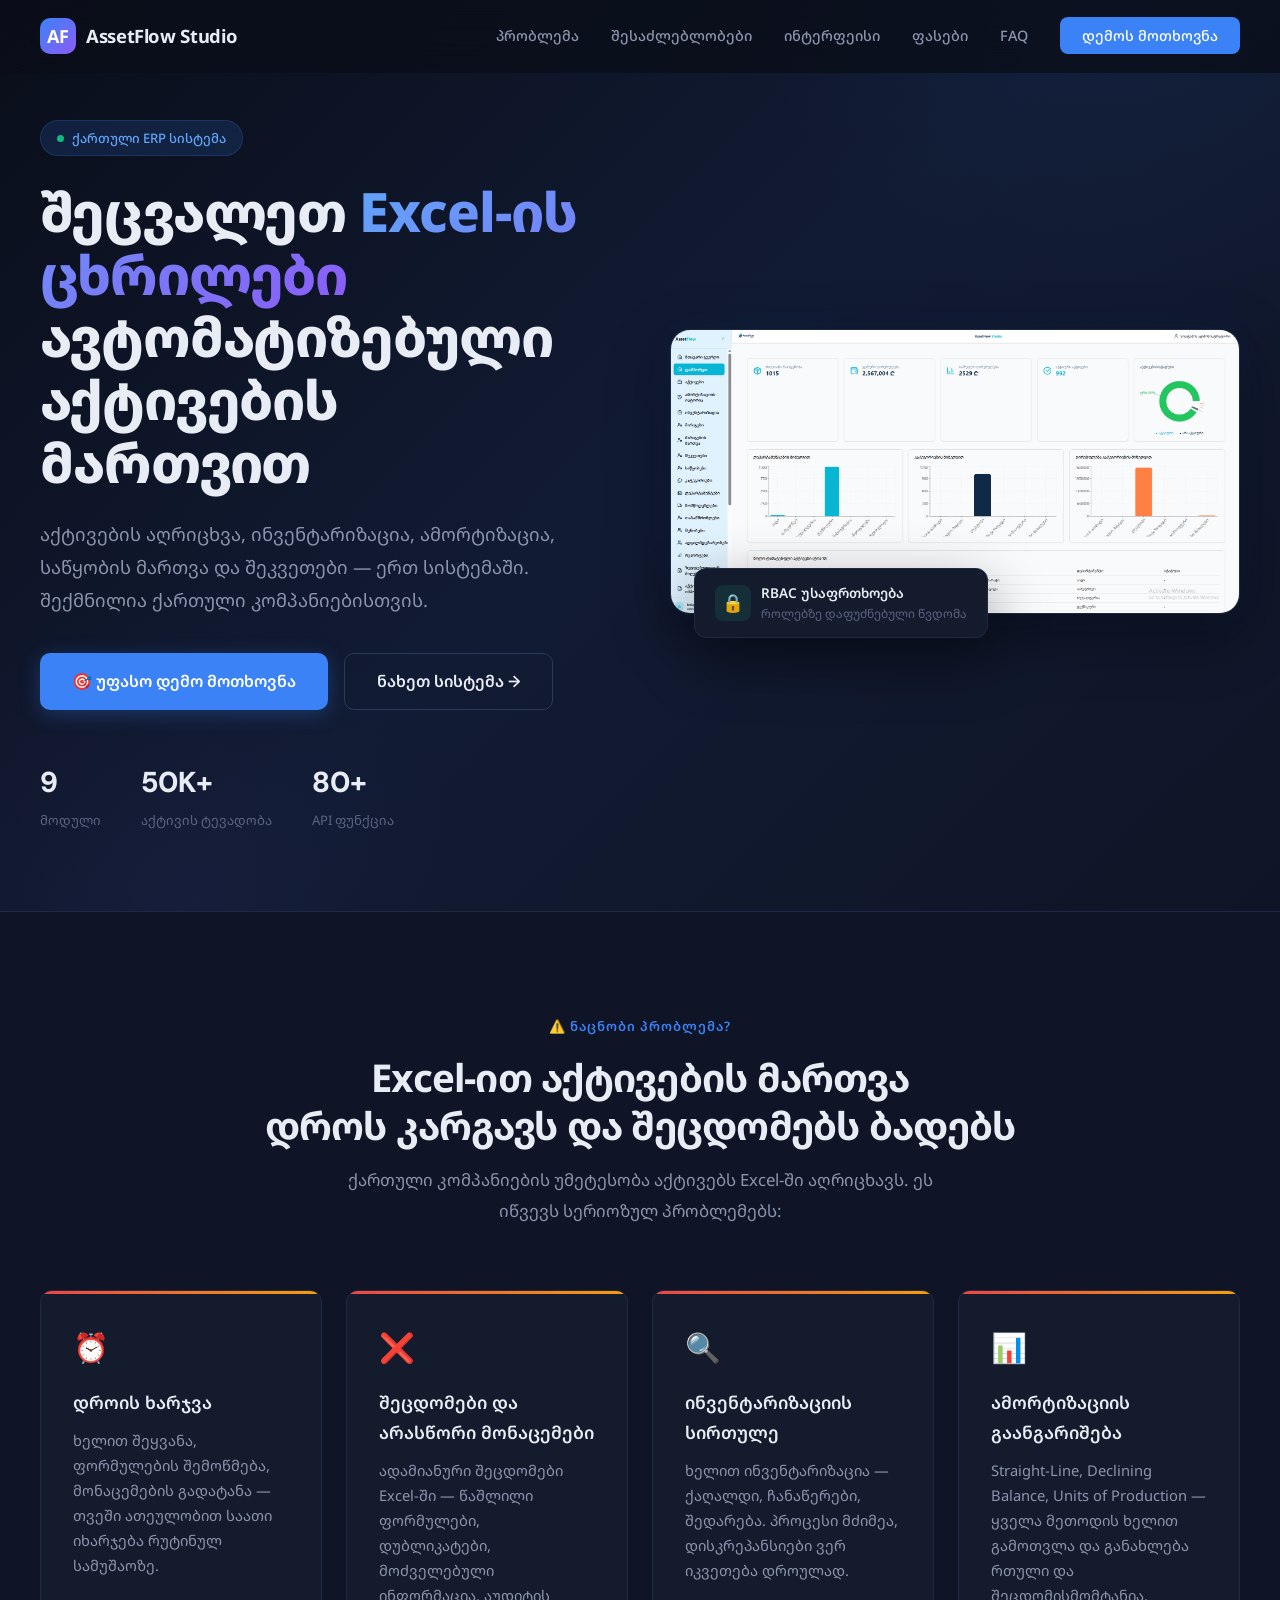
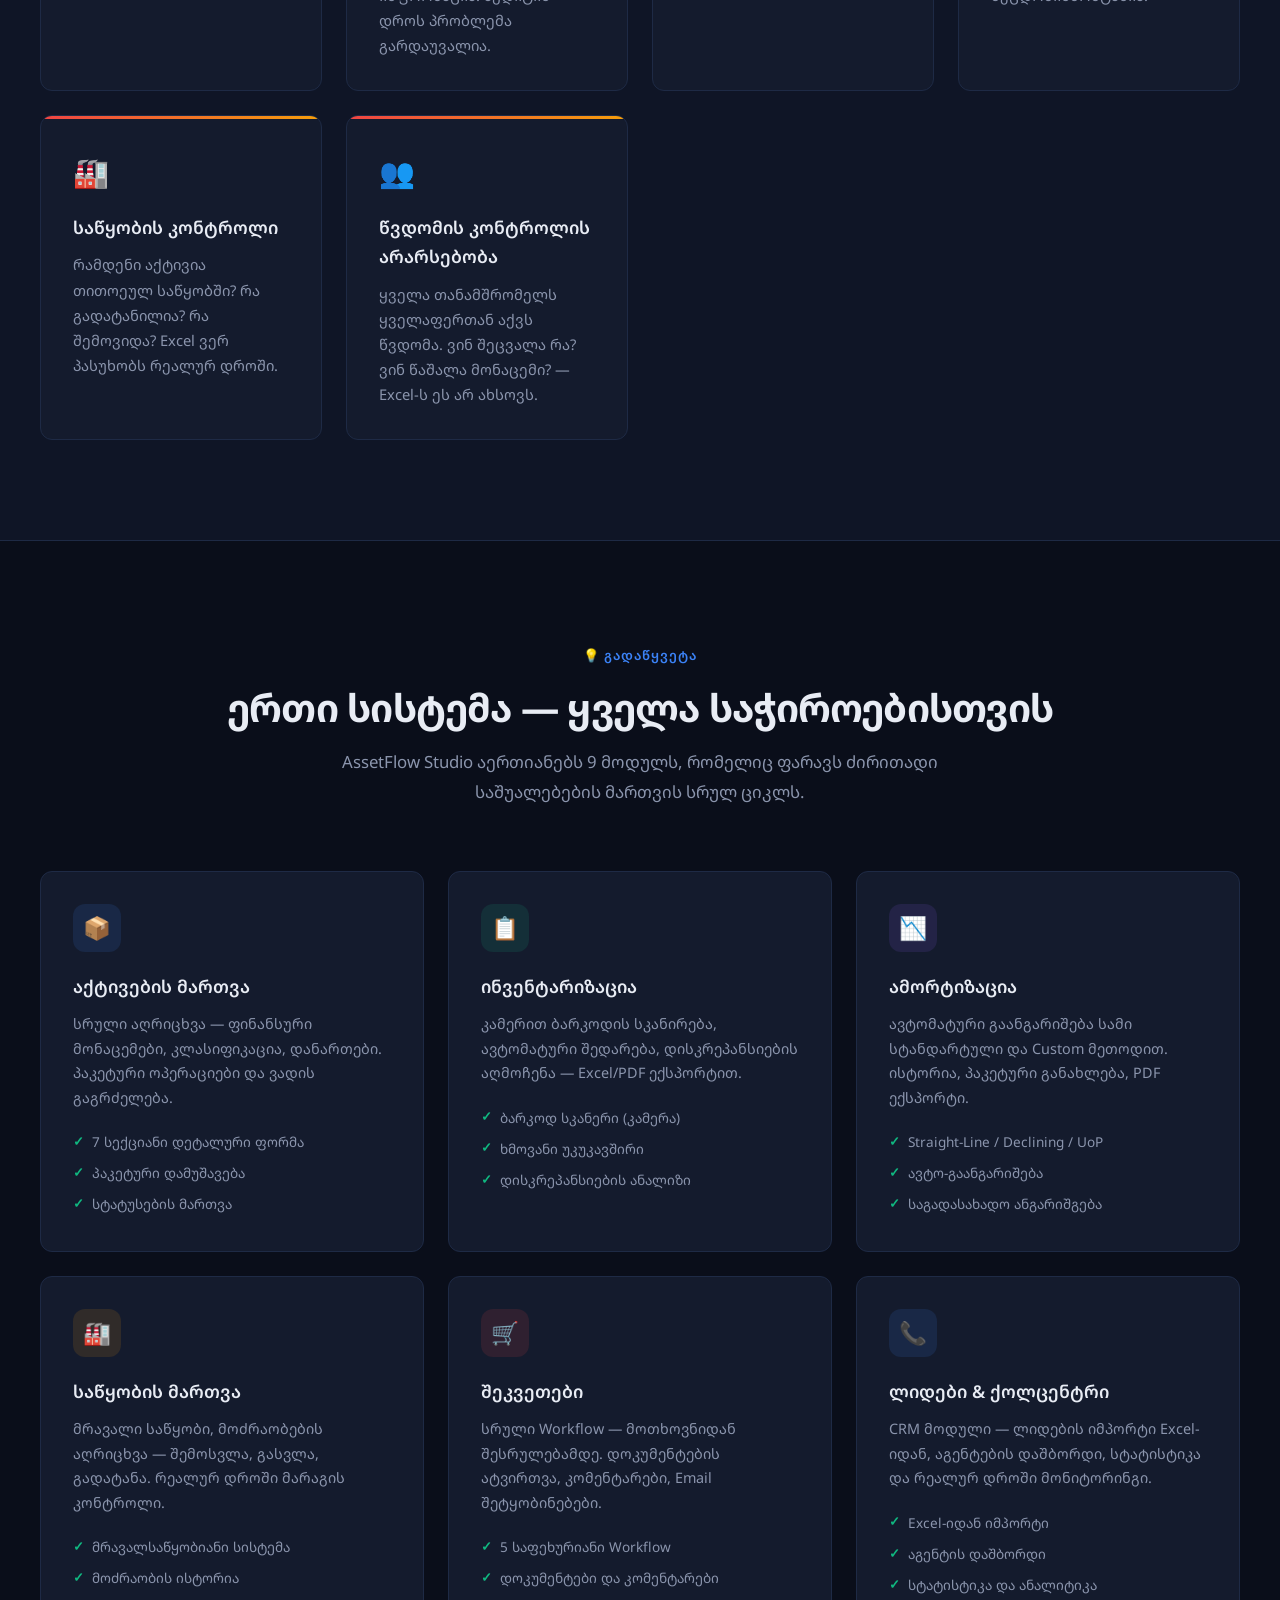
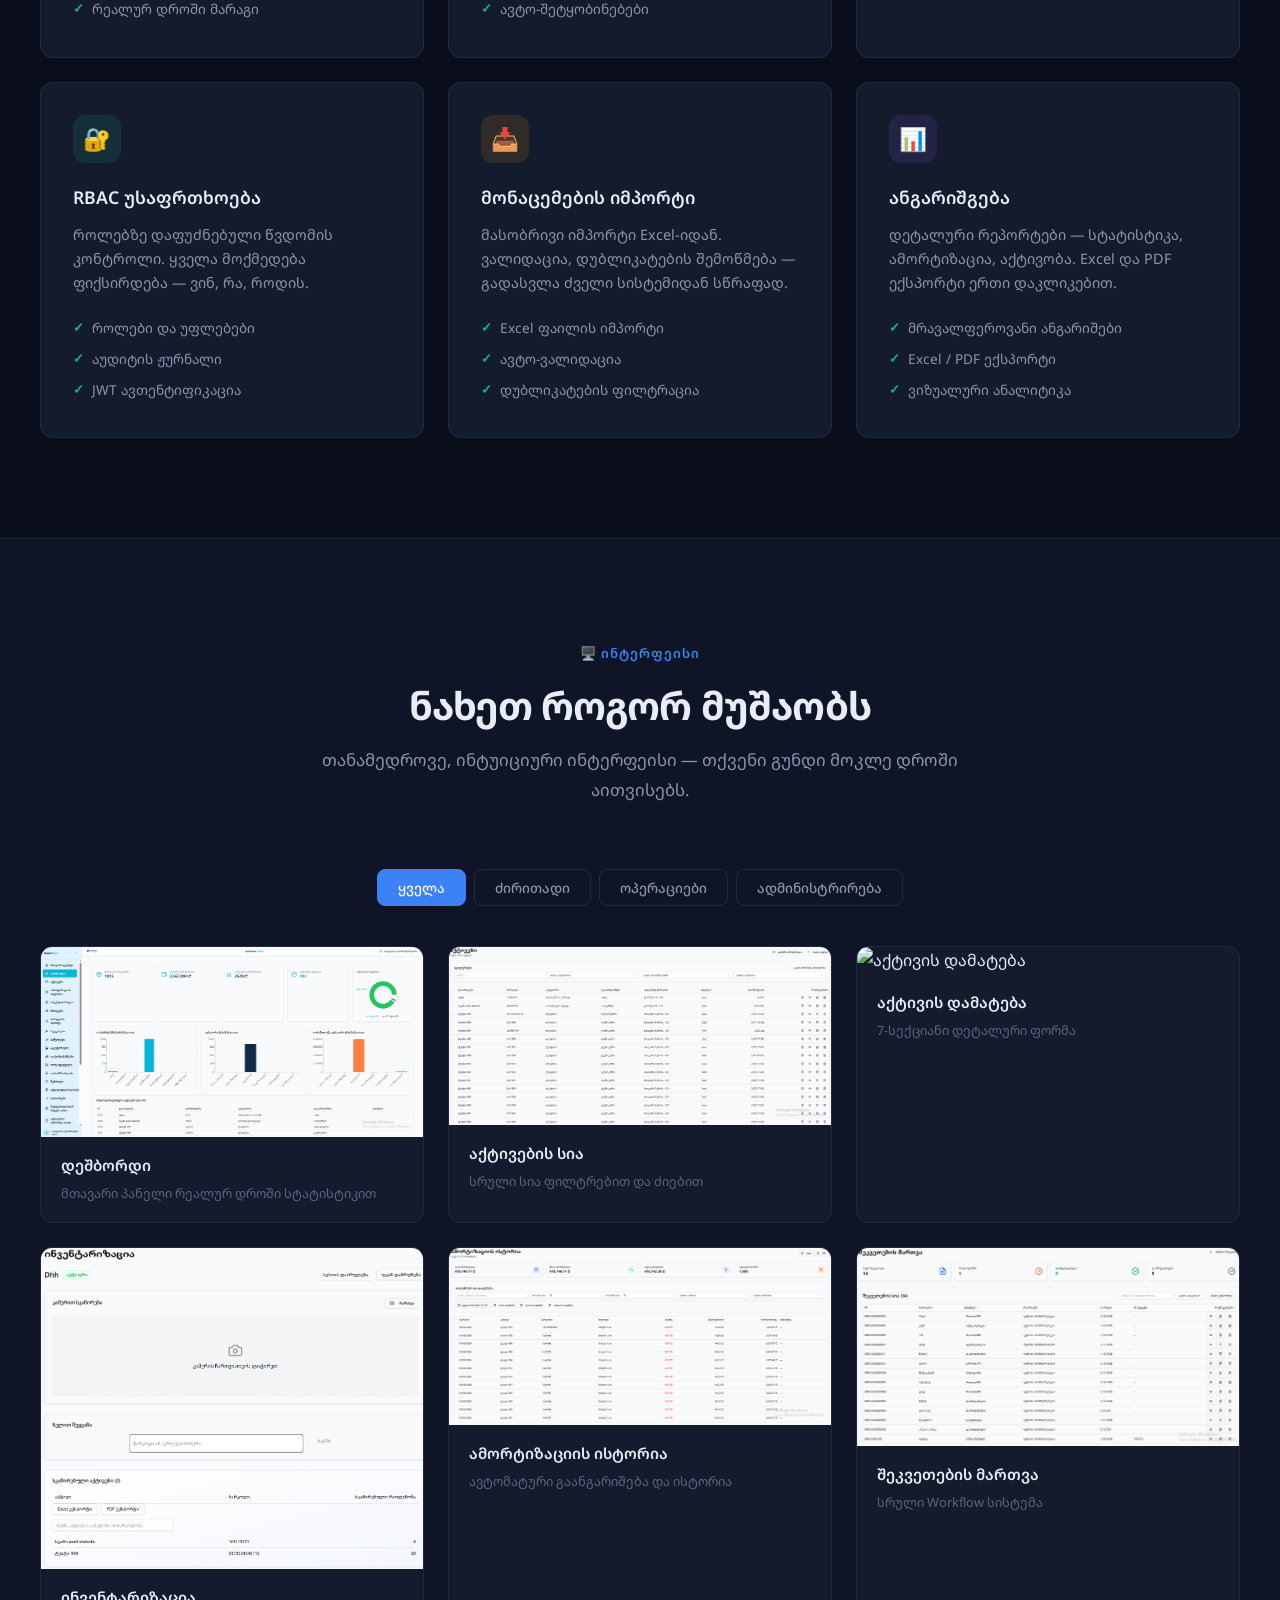
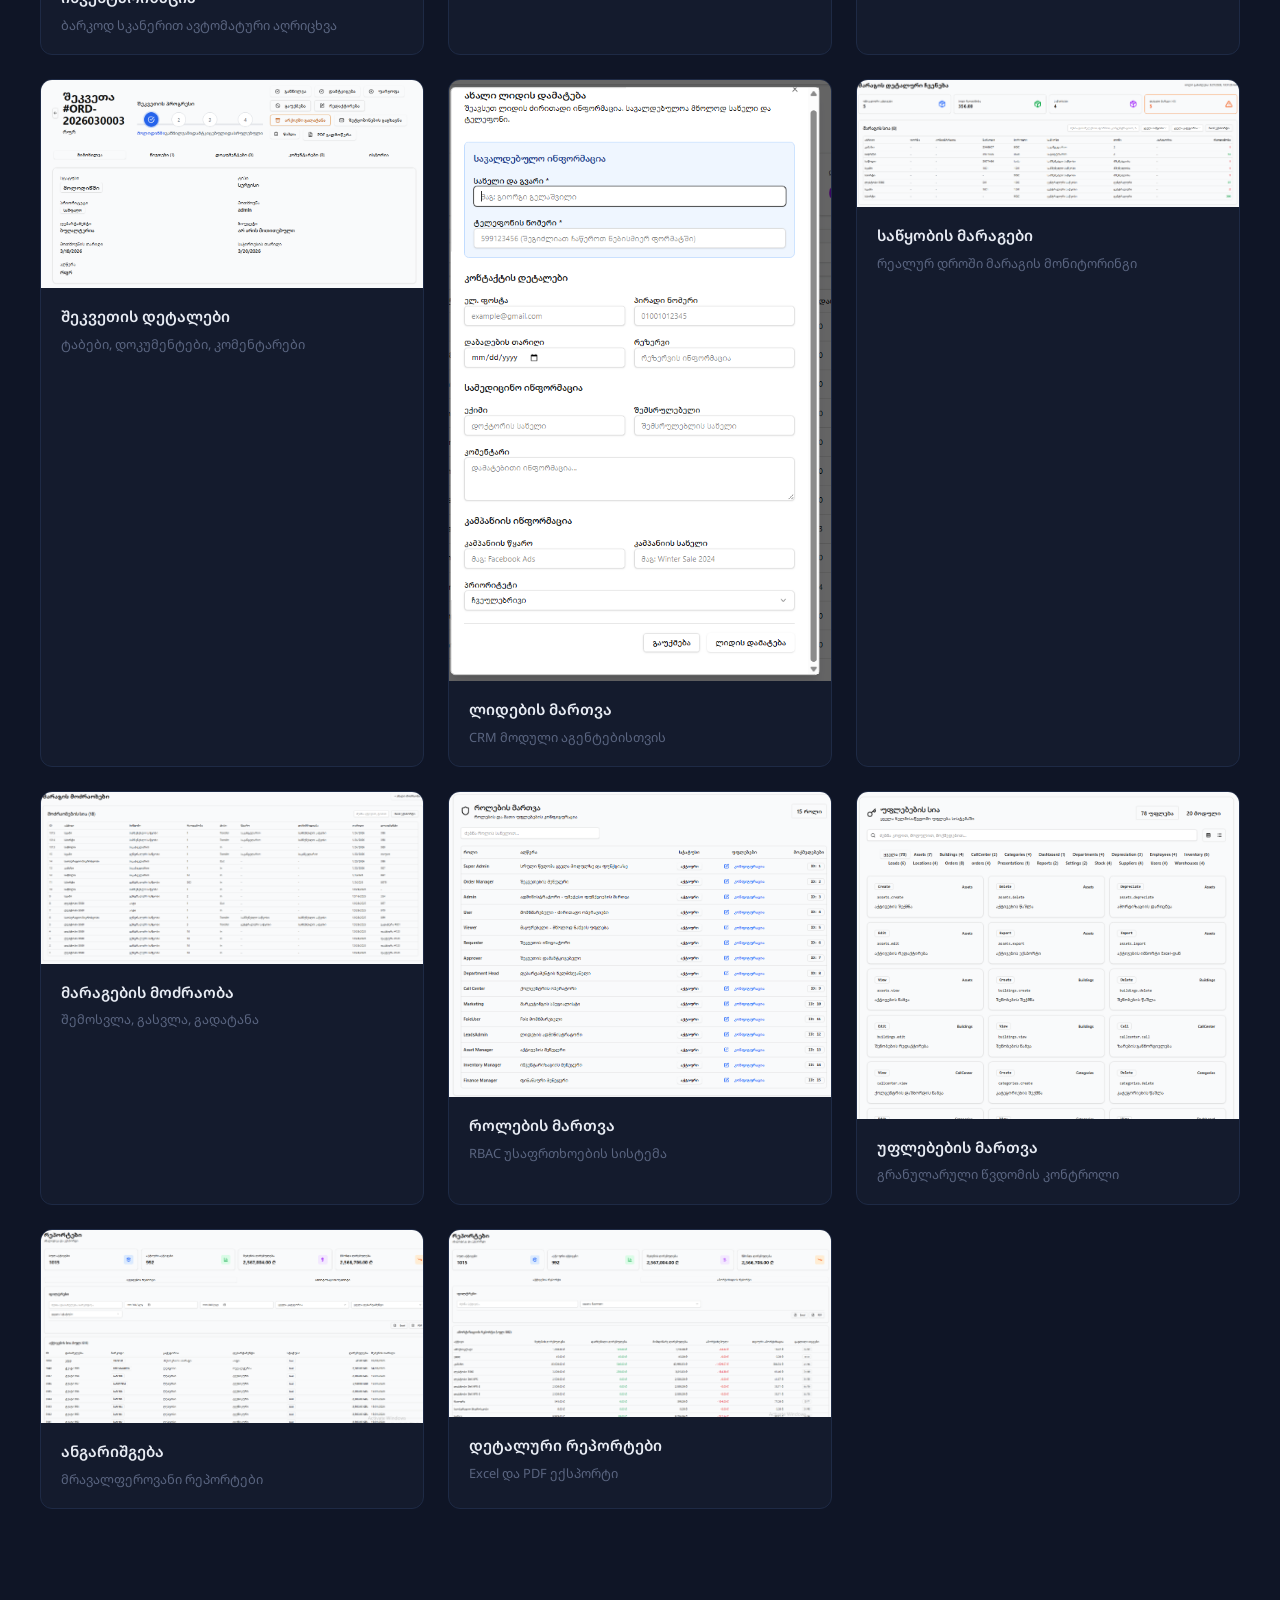
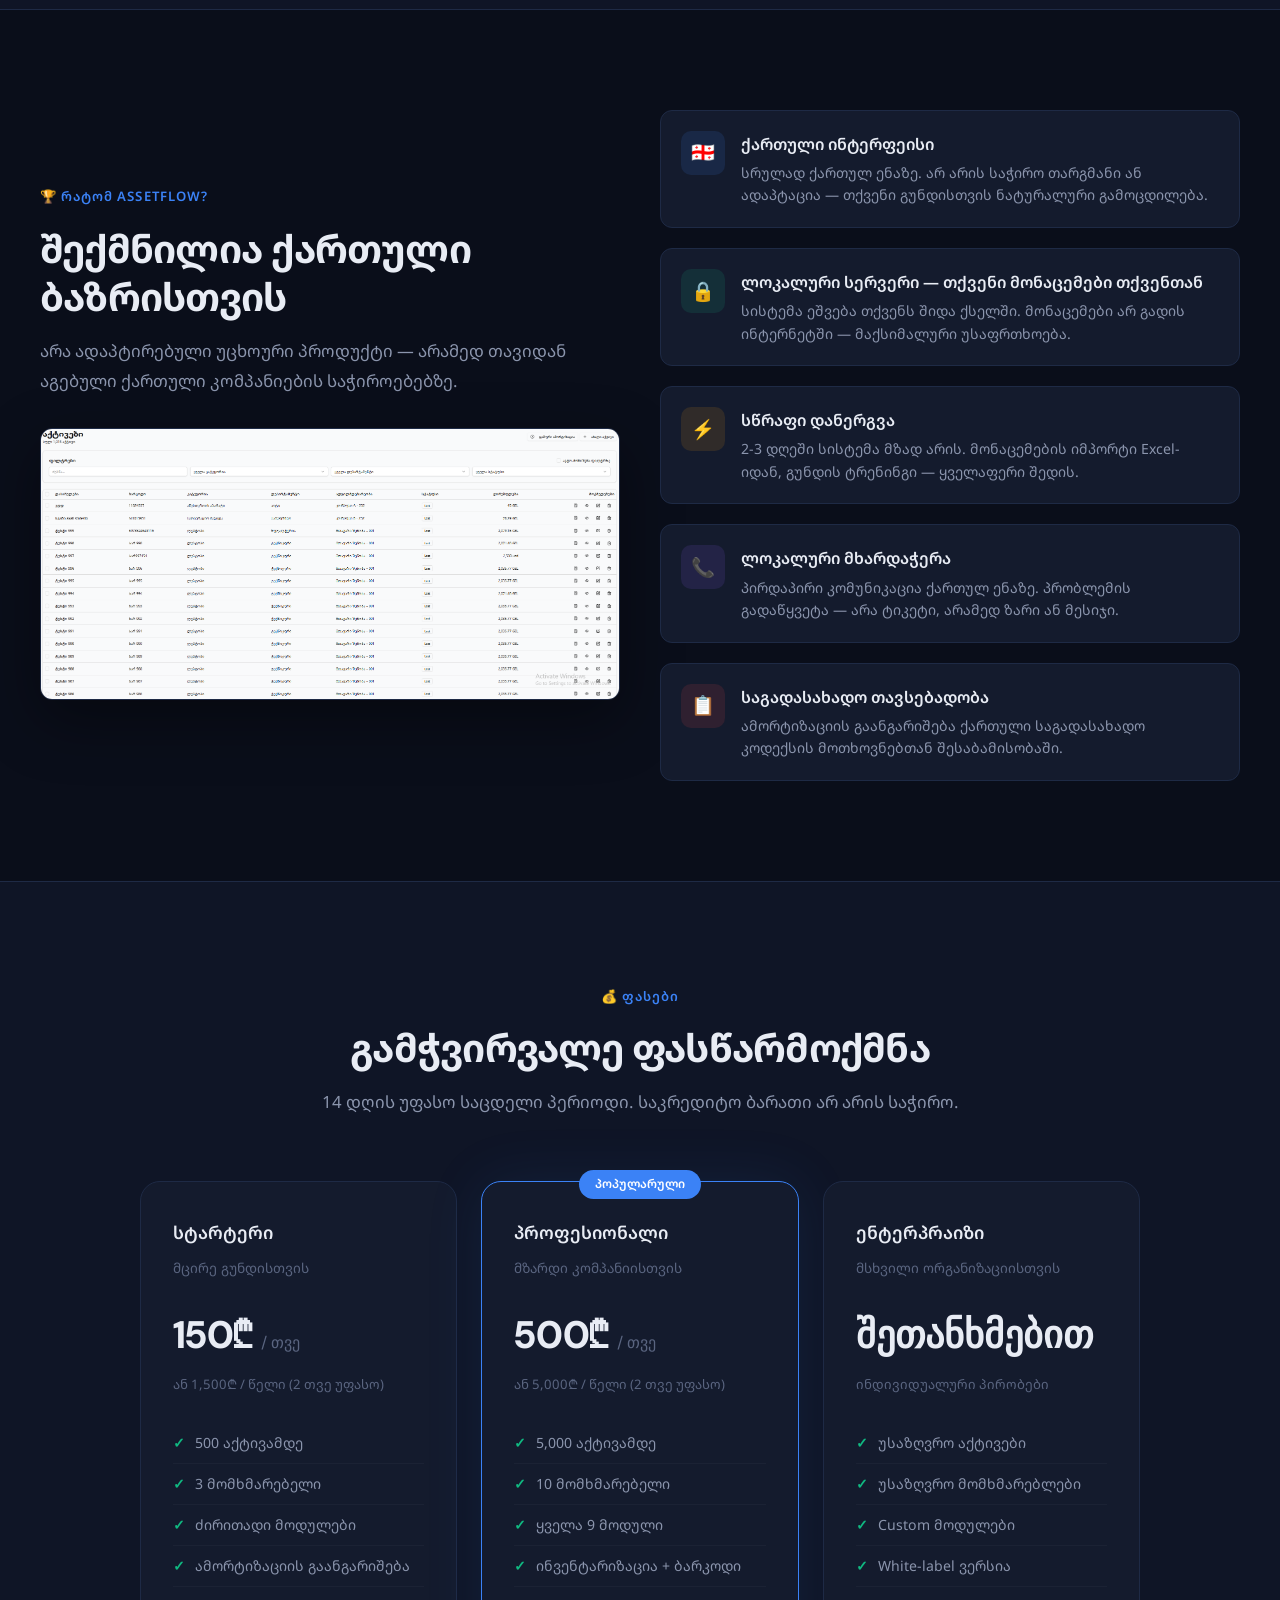
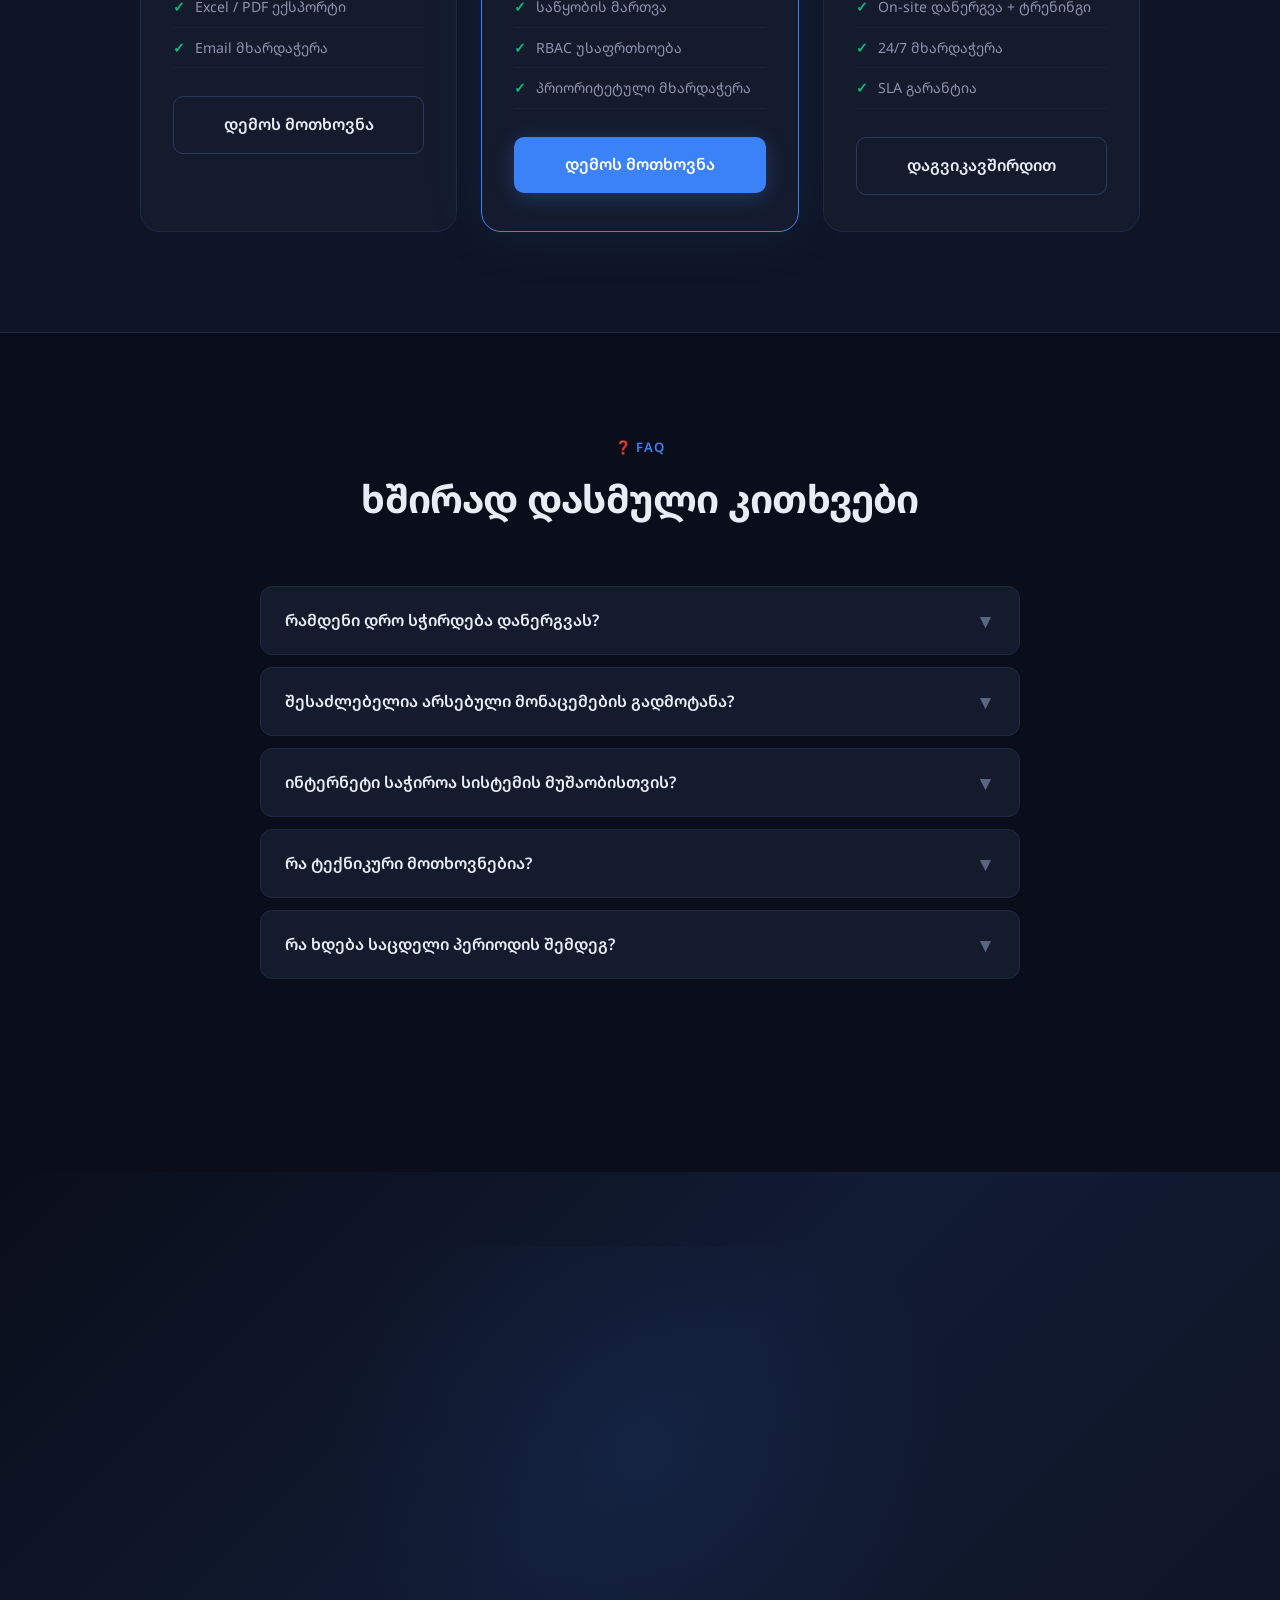
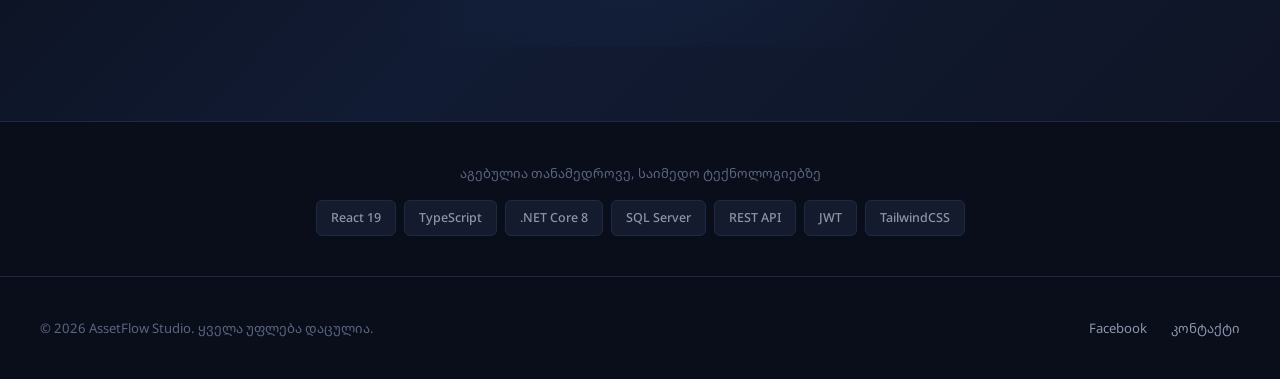
==== commit ec370b4d: "Update print statement from 'Hello' to 'Goodbye' განახლებული ქარტული" ====
--- a/index.html
+++ b/index.html
@@ -1,319 +1,1782 @@
 <!DOCTYPE html>
 <html lang="ka">
 <head>
-  <meta charset="UTF-8">
-  <meta name="viewport" content="width=device-width, initial-scale=1.0">
-  <title>AssetFlow Studio — ძირითადი საშუალებების ERP სისტემა</title>
-  <meta name="description" content="AssetFlow Studio v2.0 — ძირითადი საშუალებების აღრიცხვის სრული ERP სისტემა. React 19, .NET Core 8, SQL Server.">
-  <link rel="preconnect" href="https://fonts.googleapis.com">
-  <link rel="preconnect" href="https://fonts.gstatic.com" crossorigin>
-  <link href="https://fonts.googleapis.com/css2?family=Noto+Sans+Georgian:wght@300;400;500;600;700;800;900&family=JetBrains+Mono:wght@400;500;600&family=Outfit:wght@300;400;500;600;700;800;900&display=swap" rel="stylesheet">
-  <style>
-    *,*::before,*::after{margin:0;padding:0;box-sizing:border-box}
-    :root{--bg-primary:#0a0f1e;--bg-secondary:#0f1629;--bg-card:#141b30;--bg-card-hover:#1a2340;--accent-cyan:#00d4ff;--accent-blue:#4d7cff;--accent-purple:#8b5cf6;--accent-green:#10b981;--accent-orange:#f59e0b;--accent-pink:#ec4899;--accent-red:#ef4444;--text-primary:#e8ecf4;--text-secondary:#8892a8;--text-muted:#4a5568;--border-subtle:rgba(255,255,255,0.06);--glow-cyan:0 0 40px rgba(0,212,255,0.15);--glow-blue:0 0 40px rgba(77,124,255,0.15)}
-    html{scroll-behavior:smooth}
-    body{font-family:'Noto Sans Georgian','Outfit',sans-serif;background:var(--bg-primary);color:var(--text-primary);line-height:1.7;overflow-x:hidden}
-    body::before{content:'';position:fixed;inset:0;background-image:url("data:image/svg+xml,%3Csvg viewBox='0 0 256 256' xmlns='http://www.w3.org/2000/svg'%3E%3Cfilter id='noise'%3E%3CfeTurbulence type='fractalNoise' baseFrequency='0.9' numOctaves='4' stitchTiles='stitch'/%3E%3C/filter%3E%3Crect width='100%25' height='100%25' filter='url(%23noise)' opacity='0.03'/%3E%3C/svg%3E");pointer-events:none;z-index:9999}
-    ::-webkit-scrollbar{width:6px}::-webkit-scrollbar-track{background:var(--bg-primary)}::-webkit-scrollbar-thumb{background:var(--accent-cyan);border-radius:3px}
-
-    nav{position:fixed;top:0;left:0;right:0;z-index:1000;padding:0 2rem;height:72px;display:flex;align-items:center;justify-content:space-between;background:rgba(10,15,30,0.85);backdrop-filter:blur(20px);border-bottom:1px solid var(--border-subtle);transition:all .3s}
-    nav.scrolled{background:rgba(10,15,30,0.95);box-shadow:0 4px 30px rgba(0,0,0,0.3)}
-    .nav-logo{font-family:'Outfit',sans-serif;font-weight:800;font-size:1.35rem;letter-spacing:-.5px;background:linear-gradient(135deg,var(--accent-cyan),var(--accent-blue));-webkit-background-clip:text;-webkit-text-fill-color:transparent}
-    .nav-links{display:flex;gap:2rem;list-style:none}
-    .nav-links a{color:var(--text-secondary);text-decoration:none;font-size:.88rem;font-weight:500;letter-spacing:.3px;transition:color .3s;position:relative}
-    .nav-links a:hover{color:var(--accent-cyan)}
-    .nav-links a::after{content:'';position:absolute;bottom:-4px;left:0;width:0;height:2px;background:var(--accent-cyan);transition:width .3s}
-    .nav-links a:hover::after{width:100%}
-    .nav-version{font-family:'JetBrains Mono',monospace;font-size:.72rem;color:var(--accent-cyan);background:rgba(0,212,255,0.08);border:1px solid rgba(0,212,255,0.15);padding:5px 12px;border-radius:20px;letter-spacing:.5px}
-    .hamburger{display:none;flex-direction:column;gap:5px;cursor:pointer;background:none;border:none;padding:5px}
-    .hamburger span{width:24px;height:2px;background:var(--text-secondary);transition:all .3s;border-radius:2px}
-
-    .hero{min-height:100vh;display:flex;align-items:center;justify-content:center;text-align:center;padding:120px 2rem 80px;position:relative;overflow:hidden}
-    .hero-bg{position:absolute;inset:0;background:radial-gradient(ellipse 80% 60% at 50% 20%,rgba(0,212,255,0.08) 0%,transparent 60%),radial-gradient(ellipse 60% 50% at 80% 80%,rgba(77,124,255,0.06) 0%,transparent 50%),radial-gradient(ellipse 50% 40% at 20% 70%,rgba(139,92,246,0.05) 0%,transparent 50%)}
-    .hero-grid{position:absolute;inset:0;background-image:linear-gradient(rgba(0,212,255,0.03) 1px,transparent 1px),linear-gradient(90deg,rgba(0,212,255,0.03) 1px,transparent 1px);background-size:80px 80px;mask-image:radial-gradient(ellipse at center,black 30%,transparent 70%);animation:gridPulse 8s ease-in-out infinite}
-    @keyframes gridPulse{0%,100%{opacity:.5}50%{opacity:1}}
-    .orb{position:absolute;border-radius:50%;filter:blur(80px);animation:float 20s ease-in-out infinite}
-    .orb-1{width:400px;height:400px;background:rgba(0,212,255,0.07);top:10%;left:-5%}
-    .orb-2{width:350px;height:350px;background:rgba(139,92,246,0.06);bottom:20%;right:-5%;animation-delay:-7s}
-    .orb-3{width:250px;height:250px;background:rgba(77,124,255,0.05);top:50%;left:50%;animation-delay:-14s}
-    @keyframes float{0%,100%{transform:translate(0,0) scale(1)}33%{transform:translate(30px,-30px) scale(1.05)}66%{transform:translate(-20px,20px) scale(.95)}}
-    .hero-content{position:relative;z-index:2;max-width:900px}
-    .hero-badge{display:inline-flex;align-items:center;gap:8px;font-family:'JetBrains Mono',monospace;font-size:.78rem;color:var(--accent-cyan);background:rgba(0,212,255,0.06);border:1px solid rgba(0,212,255,0.12);padding:8px 20px;border-radius:30px;margin-bottom:2.5rem;letter-spacing:1px;animation:fadeInUp .8s ease-out}
-    .hero-badge::before{content:'';width:6px;height:6px;border-radius:50%;background:var(--accent-cyan);box-shadow:0 0 10px var(--accent-cyan);animation:pulse 2s infinite}
-    @keyframes pulse{0%,100%{opacity:1}50%{opacity:.4}}
-    .hero h1{font-family:'Outfit','Noto Sans Georgian',sans-serif;font-size:clamp(3rem,7vw,5.5rem);font-weight:900;line-height:1.05;letter-spacing:-2px;margin-bottom:1.5rem;animation:fadeInUp .8s ease-out .15s both}
-    .hero h1 .gradient{background:linear-gradient(135deg,var(--accent-cyan),var(--accent-blue),var(--accent-purple));-webkit-background-clip:text;-webkit-text-fill-color:transparent}
-    .hero-subtitle{font-size:clamp(1.05rem,2vw,1.3rem);color:var(--text-secondary);font-weight:400;max-width:650px;margin:0 auto 3rem;line-height:1.8;animation:fadeInUp .8s ease-out .3s both}
-    @keyframes fadeInUp{from{opacity:0;transform:translateY(30px)}to{opacity:1;transform:translateY(0)}}
-    .hero-stats{display:grid;grid-template-columns:repeat(4,1fr);gap:1.5rem;max-width:720px;margin:0 auto;animation:fadeInUp .8s ease-out .45s both}
-    .stat-card{background:var(--bg-card);border:1px solid var(--border-subtle);border-radius:16px;padding:1.8rem 1rem;position:relative;overflow:hidden;transition:all .4s}
-    .stat-card:hover{border-color:rgba(0,212,255,0.2);transform:translateY(-4px);box-shadow:var(--glow-cyan)}
-    .stat-card::before{content:'';position:absolute;top:0;left:0;right:0;height:2px;background:linear-gradient(90deg,transparent,var(--accent-cyan),transparent);opacity:0;transition:opacity .4s}
-    .stat-card:hover::before{opacity:1}
-    .stat-number{font-family:'Outfit',sans-serif;font-size:2.2rem;font-weight:800;line-height:1;margin-bottom:.4rem}
-    .stat-label{font-size:.82rem;color:var(--text-secondary);font-weight:500;letter-spacing:.5px}
-
-    section{padding:100px 2rem;position:relative}
-    .section-header{text-align:center;margin-bottom:4rem}
-    .section-tag{display:inline-block;font-family:'JetBrains Mono',monospace;font-size:.72rem;color:var(--accent-cyan);text-transform:uppercase;letter-spacing:3px;margin-bottom:1rem}
-    .section-title{font-family:'Outfit','Noto Sans Georgian',sans-serif;font-size:clamp(2rem,4vw,3rem);font-weight:800;letter-spacing:-1px;line-height:1.15}
-    .section-subtitle{color:var(--text-secondary);font-size:1.05rem;max-width:600px;margin:1rem auto 0;line-height:1.7}
-    .container{max-width:1200px;margin:0 auto}
-
-    /* Screenshots Gallery */
-    #screenshots{background:var(--bg-primary);overflow:hidden}
-    .screenshots-filter{display:flex;flex-wrap:wrap;justify-content:center;gap:8px;margin-bottom:3rem}
-    .filter-btn{font-family:'Noto Sans Georgian','Outfit',sans-serif;font-size:.82rem;font-weight:500;padding:8px 20px;border-radius:30px;background:rgba(255,255,255,0.04);border:1px solid var(--border-subtle);color:var(--text-secondary);cursor:pointer;transition:all .3s}
-    .filter-btn:hover,.filter-btn.active{background:rgba(0,212,255,0.1);border-color:rgba(0,212,255,0.3);color:var(--accent-cyan)}
-    .screenshots-grid{display:grid;grid-template-columns:repeat(auto-fill,minmax(480px,1fr));gap:1.5rem}
-    .screenshot-item{position:relative;border-radius:16px;overflow:hidden;border:1px solid var(--border-subtle);background:var(--bg-card);transition:all .5s cubic-bezier(.23,1,.32,1);cursor:pointer}
-    .screenshot-item:hover{transform:translateY(-4px);border-color:rgba(0,212,255,0.2);box-shadow:0 20px 60px rgba(0,0,0,0.3),var(--glow-cyan)}
-    .screenshot-img-wrapper{position:relative;overflow:hidden;background:#111827}
-    .screenshot-img-wrapper::before{content:'';position:absolute;top:0;left:0;right:0;height:32px;background:linear-gradient(180deg,rgba(20,27,48,0.9),transparent);z-index:2;pointer-events:none}
-    .browser-dots{position:absolute;top:10px;left:14px;z-index:3;display:flex;gap:6px}
-    .browser-dots span{width:10px;height:10px;border-radius:50%}
-    .browser-dots span:nth-child(1){background:#ff5f57}
-    .browser-dots span:nth-child(2){background:#febc2e}
-    .browser-dots span:nth-child(3){background:#28c840}
-    .screenshot-item img{width:100%;display:block;transition:transform .6s cubic-bezier(.23,1,.32,1);padding-top:32px}
-    .screenshot-item:hover img{transform:scale(1.03)}
-    .screenshot-label{padding:1rem 1.3rem;display:flex;align-items:center;justify-content:space-between;border-top:1px solid var(--border-subtle)}
-    .screenshot-label h4{font-family:'Outfit','Noto Sans Georgian',sans-serif;font-size:.95rem;font-weight:600}
-    .screenshot-label .badge{font-family:'JetBrains Mono',monospace;font-size:.65rem;color:var(--accent-cyan);background:rgba(0,212,255,0.08);border:1px solid rgba(0,212,255,0.15);padding:3px 10px;border-radius:12px;letter-spacing:.5px}
-
-    .lightbox{position:fixed;inset:0;z-index:10000;background:rgba(5,8,18,0.95);backdrop-filter:blur(20px);display:none;align-items:center;justify-content:center;padding:2rem;cursor:zoom-out}
-    .lightbox.open{display:flex;animation:fadeIn .3s ease-out}
-    @keyframes fadeIn{from{opacity:0}to{opacity:1}}
-    .lightbox img{max-width:95vw;max-height:90vh;border-radius:12px;box-shadow:0 30px 80px rgba(0,0,0,0.5);animation:scaleIn .3s ease-out}
-    @keyframes scaleIn{from{transform:scale(.92);opacity:0}to{transform:scale(1);opacity:1}}
-    .lightbox-close{position:absolute;top:1.5rem;right:1.5rem;width:44px;height:44px;border-radius:50%;background:rgba(255,255,255,0.1);border:1px solid rgba(255,255,255,0.15);color:white;font-size:1.3rem;cursor:pointer;display:flex;align-items:center;justify-content:center;transition:all .3s}
-    .lightbox-close:hover{background:rgba(255,255,255,0.2)}
-    .lightbox-caption{position:absolute;bottom:2rem;left:50%;transform:translateX(-50%);font-family:'Outfit','Noto Sans Georgian',sans-serif;font-size:1rem;font-weight:600;color:white;background:rgba(0,0,0,0.5);padding:8px 24px;border-radius:30px;white-space:nowrap}
-    .lightbox-nav{position:absolute;top:50%;transform:translateY(-50%);width:48px;height:48px;border-radius:50%;background:rgba(255,255,255,0.1);border:1px solid rgba(255,255,255,0.15);color:white;font-size:1.2rem;cursor:pointer;display:flex;align-items:center;justify-content:center;transition:all .3s}
-    .lightbox-nav:hover{background:rgba(255,255,255,0.2)}
-    .lightbox-prev{left:1.5rem}.lightbox-next{right:1.5rem}
-
-    /* Modules */
-    #modules{background:var(--bg-secondary)}
-    .modules-grid{display:grid;grid-template-columns:repeat(3,1fr);gap:1.5rem}
-    .module-card{background:var(--bg-card);border:1px solid var(--border-subtle);border-radius:20px;padding:2.2rem;position:relative;overflow:hidden;transition:all .5s cubic-bezier(.23,1,.32,1);cursor:default}
-    .module-card:hover{transform:translateY(-6px);border-color:rgba(255,255,255,0.1)}
-    .module-icon{width:52px;height:52px;border-radius:14px;display:flex;align-items:center;justify-content:center;font-size:1.5rem;margin-bottom:1.3rem}
-    .module-card:nth-child(1) .module-icon{background:rgba(77,124,255,0.12)}.module-card:nth-child(2) .module-icon{background:rgba(139,92,246,0.12)}.module-card:nth-child(3) .module-icon{background:rgba(16,185,129,0.12)}.module-card:nth-child(4) .module-icon{background:rgba(245,158,11,0.12)}.module-card:nth-child(5) .module-icon{background:rgba(236,72,153,0.12)}.module-card:nth-child(6) .module-icon{background:rgba(239,68,68,0.12)}.module-card:nth-child(7) .module-icon{background:rgba(0,212,255,0.12)}.module-card:nth-child(8) .module-icon{background:rgba(16,185,129,0.12)}.module-card:nth-child(9) .module-icon{background:rgba(77,124,255,0.12)}
-    .module-card:nth-child(1):hover{box-shadow:0 10px 40px rgba(77,124,255,0.1)}.module-card:nth-child(2):hover{box-shadow:0 10px 40px rgba(139,92,246,0.1)}.module-card:nth-child(3):hover{box-shadow:0 10px 40px rgba(16,185,129,0.1)}.module-card:nth-child(4):hover{box-shadow:0 10px 40px rgba(245,158,11,0.1)}.module-card:nth-child(5):hover{box-shadow:0 10px 40px rgba(236,72,153,0.1)}.module-card:nth-child(6):hover{box-shadow:0 10px 40px rgba(239,68,68,0.1)}.module-card:nth-child(7):hover{box-shadow:0 10px 40px rgba(0,212,255,0.1)}.module-card:nth-child(8):hover{box-shadow:0 10px 40px rgba(16,185,129,0.1)}.module-card:nth-child(9):hover{box-shadow:0 10px 40px rgba(77,124,255,0.1)}
-    .module-card .corner-glow{position:absolute;top:-50%;right:-50%;width:100%;height:100%;border-radius:50%;opacity:0;transition:opacity .5s;pointer-events:none}
-    .module-card:hover .corner-glow{opacity:1}
-    .module-card:nth-child(1) .corner-glow{background:radial-gradient(circle,rgba(77,124,255,0.06),transparent 70%)}.module-card:nth-child(2) .corner-glow{background:radial-gradient(circle,rgba(139,92,246,0.06),transparent 70%)}.module-card:nth-child(3) .corner-glow{background:radial-gradient(circle,rgba(16,185,129,0.06),transparent 70%)}.module-card:nth-child(4) .corner-glow{background:radial-gradient(circle,rgba(245,158,11,0.06),transparent 70%)}.module-card:nth-child(5) .corner-glow{background:radial-gradient(circle,rgba(236,72,153,0.06),transparent 70%)}.module-card:nth-child(6) .corner-glow{background:radial-gradient(circle,rgba(239,68,68,0.06),transparent 70%)}.module-card:nth-child(7) .corner-glow{background:radial-gradient(circle,rgba(0,212,255,0.06),transparent 70%)}.module-card:nth-child(8) .corner-glow{background:radial-gradient(circle,rgba(16,185,129,0.06),transparent 70%)}.module-card:nth-child(9) .corner-glow{background:radial-gradient(circle,rgba(77,124,255,0.06),transparent 70%)}
-    .module-card h3{font-family:'Outfit','Noto Sans Georgian',sans-serif;font-size:1.2rem;font-weight:700;margin-bottom:.6rem}
-    .module-card p{font-size:.88rem;color:var(--text-secondary);line-height:1.7}
-    .module-features{margin-top:1.2rem;display:flex;flex-wrap:wrap;gap:6px}
-    .module-features span{font-family:'JetBrains Mono',monospace;font-size:.68rem;color:var(--text-secondary);background:rgba(255,255,255,0.04);border:1px solid var(--border-subtle);padding:4px 10px;border-radius:6px}
-
-    /* Features */
-    #features{background:var(--bg-primary)}
-    .feature-row{display:grid;grid-template-columns:1fr 1fr;gap:4rem;align-items:center;margin-bottom:6rem}.feature-row:last-child{margin-bottom:0}.feature-row.reverse{direction:rtl}.feature-row.reverse>*{direction:ltr}
-    .feature-visual{background:var(--bg-card);border:1px solid var(--border-subtle);border-radius:20px;padding:2rem;position:relative;overflow:hidden}
-    .feature-visual::before{content:'';position:absolute;inset:0;background:linear-gradient(135deg,rgba(0,212,255,0.03),transparent 60%);pointer-events:none}
-    .feature-code{font-family:'JetBrains Mono',monospace;font-size:.78rem;line-height:1.9;color:var(--text-secondary)}
-    .feature-code .keyword{color:var(--accent-purple)}.feature-code .type{color:var(--accent-cyan)}.feature-code .string{color:var(--accent-green)}.feature-code .comment{color:var(--text-muted);font-style:italic}.feature-code .number{color:var(--accent-orange)}
-    .feature-text h3{font-family:'Outfit','Noto Sans Georgian',sans-serif;font-size:1.8rem;font-weight:800;margin-bottom:1rem;letter-spacing:-.5px}
-    .feature-text p{color:var(--text-secondary);font-size:1rem;line-height:1.8;margin-bottom:1.5rem}
-    .feature-text .check-list{list-style:none;display:flex;flex-direction:column;gap:.7rem}
-    .feature-text .check-list li{display:flex;align-items:center;gap:10px;font-size:.92rem;color:var(--text-secondary)}
-    .feature-text .check-list li::before{content:'✓';color:var(--accent-cyan);font-weight:700;font-size:.85rem;flex-shrink:0}
-
-    /* Tech Stack */
-    #stack{background:var(--bg-secondary)}
-    .stack-grid{display:grid;grid-template-columns:repeat(3,1fr);gap:1.5rem}
-    .stack-column{background:var(--bg-card);border:1px solid var(--border-subtle);border-radius:20px;padding:2.5rem;position:relative;overflow:hidden}
-    .stack-column::before{content:'';position:absolute;top:0;left:0;right:0;height:3px;border-radius:20px 20px 0 0}
-    .stack-column:nth-child(1)::before{background:linear-gradient(90deg,var(--accent-blue),var(--accent-purple))}.stack-column:nth-child(2)::before{background:linear-gradient(90deg,var(--accent-purple),var(--accent-pink))}.stack-column:nth-child(3)::before{background:linear-gradient(90deg,var(--accent-green),var(--accent-cyan))}
-    .stack-column h3{font-family:'Outfit','Noto Sans Georgian',sans-serif;font-size:1.15rem;font-weight:700;margin-bottom:1.5rem;display:flex;align-items:center;gap:10px}
-    .stack-column h3 .dot{width:8px;height:8px;border-radius:50%}
-    .stack-column:nth-child(1) h3 .dot{background:var(--accent-blue);box-shadow:0 0 10px var(--accent-blue)}.stack-column:nth-child(2) h3 .dot{background:var(--accent-purple);box-shadow:0 0 10px var(--accent-purple)}.stack-column:nth-child(3) h3 .dot{background:var(--accent-green);box-shadow:0 0 10px var(--accent-green)}
-    .stack-list{list-style:none;display:flex;flex-direction:column;gap:.9rem}
-    .stack-list li{display:flex;align-items:center;gap:12px;font-size:.92rem;color:var(--text-secondary);padding:10px 14px;border-radius:10px;background:rgba(255,255,255,0.02);border:1px solid transparent;transition:all .3s}
-    .stack-list li:hover{background:rgba(255,255,255,0.04);border-color:var(--border-subtle)}
-    .stack-list li .tech-icon{width:32px;height:32px;border-radius:8px;display:flex;align-items:center;justify-content:center;font-size:.85rem;font-weight:700;flex-shrink:0}
-    .stack-column:nth-child(1) .tech-icon{background:rgba(77,124,255,0.1);color:var(--accent-blue)}.stack-column:nth-child(2) .tech-icon{background:rgba(139,92,246,0.1);color:var(--accent-purple)}.stack-column:nth-child(3) .tech-icon{background:rgba(16,185,129,0.1);color:var(--accent-green)}
-
-    /* Architecture */
-    #architecture{background:var(--bg-primary)}
-    .arch-visual{max-width:900px;margin:0 auto;background:var(--bg-card);border:1px solid var(--border-subtle);border-radius:24px;padding:3rem}
-    .arch-layers{display:flex;flex-direction:column;gap:1.5rem}
-    .arch-layer{border-radius:16px;padding:1.5rem 2rem;border:1px solid var(--border-subtle)}
-    .arch-layer-label{font-family:'JetBrains Mono',monospace;font-size:.68rem;text-transform:uppercase;letter-spacing:2px;margin-bottom:1rem;font-weight:600}
-    .arch-layer:nth-child(1){background:rgba(77,124,255,0.04)}.arch-layer:nth-child(1) .arch-layer-label{color:var(--accent-blue)}
-    .arch-layer:nth-child(2){background:rgba(139,92,246,0.04)}.arch-layer:nth-child(2) .arch-layer-label{color:var(--accent-purple)}
-    .arch-layer:nth-child(3){background:rgba(16,185,129,0.04)}.arch-layer:nth-child(3) .arch-layer-label{color:var(--accent-green)}
-    .arch-items{display:flex;flex-wrap:wrap;gap:8px}
-    .arch-item{font-family:'JetBrains Mono',monospace;font-size:.75rem;padding:6px 14px;border-radius:8px;background:rgba(255,255,255,0.04);border:1px solid var(--border-subtle);color:var(--text-secondary);transition:all .3s}
-    .arch-item:hover{background:rgba(255,255,255,0.08);color:var(--text-primary)}
-    .arch-connector{display:flex;justify-content:center;padding:.3rem 0}
-    .arch-connector svg{opacity:.3}
-
-    footer{padding:3rem 2rem;text-align:center;border-top:1px solid var(--border-subtle);background:var(--bg-secondary)}
-    .footer-logo{font-family:'Outfit',sans-serif;font-weight:800;font-size:1.3rem;background:linear-gradient(135deg,var(--accent-cyan),var(--accent-blue));-webkit-background-clip:text;-webkit-text-fill-color:transparent;margin-bottom:1rem}
-    .footer-tech{font-family:'JetBrains Mono',monospace;font-size:.75rem;color:var(--text-muted);letter-spacing:1px;margin-bottom:.5rem}
-    .footer-copy{font-size:.82rem;color:var(--text-muted)}
-
-    .reveal{opacity:0;transform:translateY(40px);transition:all .8s cubic-bezier(.23,1,.32,1)}
-    .reveal.visible{opacity:1;transform:translateY(0)}
-
-    @media(max-width:1024px){.modules-grid{grid-template-columns:repeat(2,1fr)}.stack-grid{grid-template-columns:1fr}.feature-row{grid-template-columns:1fr;gap:2rem}.feature-row.reverse{direction:ltr}.screenshots-grid{grid-template-columns:1fr}}
-    @media(max-width:768px){nav{padding:0 1.2rem}.nav-links{display:none;position:absolute;top:72px;left:0;right:0;flex-direction:column;background:rgba(10,15,30,0.98);padding:1.5rem;gap:1.2rem;border-bottom:1px solid var(--border-subtle)}.nav-links.open{display:flex}.hamburger{display:flex}.nav-version{display:none}.hero{padding:100px 1.2rem 60px}.hero-stats{grid-template-columns:repeat(2,1fr);gap:1rem}.modules-grid{grid-template-columns:1fr}section{padding:60px 1.2rem}.screenshots-grid{grid-template-columns:1fr}.arch-visual{padding:1.5rem}.arch-items{gap:6px}.arch-item{font-size:.68rem;padding:5px 10px}.lightbox-nav{display:none}}
-  </style>
+    <meta charset="UTF-8">
+    <meta name="viewport" content="width=device-width, initial-scale=1.0">
+    <title>AssetFlow Studio — ძირითადი საშუალებების მართვის სისტემა</title>
+    <meta name="description" content="AssetFlow Studio — ქართული ERP სისტემა ძირითადი საშუალებების აღრიცხვის, ინვენტარიზაციის, ამორტიზაციის და საწყობის მართვისთვის. შეცვალეთ Excel ავტომატიზებული სისტემით.">
+    
+    <!-- Open Graph -->
+    <meta property="og:title" content="AssetFlow Studio — ძირითადი საშუალებების ERP სისტემა">
+    <meta property="og:description" content="აქტივების აღრიცხვა, ინვენტარიზაცია, ამორტიზაცია და საწყობის მართვა ერთ პლატფორმაზე. ქართული ინტერფეისი, ლოკალური მხარდაჭერა.">
+    <meta property="og:type" content="website">
+    <meta property="og:url" content="https://assetsflow.netlify.app/">
+    <meta property="og:image" content="https://assetsflow.netlify.app/images/dashboard.png">
+    <meta property="og:locale" content="ka_GE">
+    
+    <!-- Twitter Card -->
+    <meta name="twitter:card" content="summary_large_image">
+    <meta name="twitter:title" content="AssetFlow Studio — ძირითადი საშუალებების ERP">
+    <meta name="twitter:description" content="აქტივების მართვის სრული სისტემა ქართული კომპანიებისთვის">
+    <meta name="twitter:image" content="https://assetsflow.netlify.app/images/dashboard.png">
+
+    <!-- Fonts -->
+    <link rel="preconnect" href="https://fonts.googleapis.com">
+    <link rel="preconnect" href="https://fonts.gstatic.com" crossorigin>
+    <link href="https://fonts.googleapis.com/css2?family=Noto+Sans+Georgian:wght@300;400;500;600;700;800&family=DM+Sans:ital,opsz,wght@0,9..40,300;0,9..40,400;0,9..40,500;0,9..40,600;0,9..40,700;1,9..40,400&display=swap" rel="stylesheet">
+
+    <style>
+        *, *::before, *::after {
+            margin: 0;
+            padding: 0;
+            box-sizing: border-box;
+        }
+
+        :root {
+            --bg-primary: #0a0e1a;
+            --bg-secondary: #0f1526;
+            --bg-card: #141b2d;
+            --bg-card-hover: #1a2340;
+            --border: #1e2a45;
+            --border-light: #2a3a5c;
+            --text-primary: #e8ecf4;
+            --text-secondary: #8b95ad;
+            --text-muted: #5a6580;
+            --accent: #3b82f6;
+            --accent-light: #60a5fa;
+            --accent-glow: rgba(59, 130, 246, 0.15);
+            --accent-green: #10b981;
+            --accent-green-glow: rgba(16, 185, 129, 0.12);
+            --accent-amber: #f59e0b;
+            --accent-red: #ef4444;
+            --accent-purple: #8b5cf6;
+            --gradient-hero: linear-gradient(135deg, #0a0e1a 0%, #111b33 50%, #0f1526 100%);
+            --shadow-lg: 0 20px 60px rgba(0,0,0,0.4);
+            --shadow-glow: 0 0 40px rgba(59, 130, 246, 0.08);
+            --radius: 12px;
+            --radius-lg: 20px;
+        }
+
+        html {
+            scroll-behavior: smooth;
+        }
+
+        body {
+            font-family: 'Noto Sans Georgian', 'DM Sans', sans-serif;
+            background: var(--bg-primary);
+            color: var(--text-primary);
+            line-height: 1.7;
+            overflow-x: hidden;
+            -webkit-font-smoothing: antialiased;
+        }
+
+        /* ========== NAVIGATION ========== */
+        .nav {
+            position: fixed;
+            top: 0;
+            left: 0;
+            right: 0;
+            z-index: 100;
+            padding: 0 2rem;
+            transition: all 0.3s ease;
+            backdrop-filter: blur(20px);
+            background: rgba(10, 14, 26, 0.8);
+            border-bottom: 1px solid transparent;
+        }
+
+        .nav.scrolled {
+            background: rgba(10, 14, 26, 0.95);
+            border-bottom-color: var(--border);
+        }
+
+        .nav-inner {
+            max-width: 1200px;
+            margin: 0 auto;
+            display: flex;
+            justify-content: space-between;
+            align-items: center;
+            height: 72px;
+        }
+
+        .nav-logo {
+            display: flex;
+            align-items: center;
+            gap: 10px;
+            text-decoration: none;
+        }
+
+        .nav-logo-icon {
+            width: 36px;
+            height: 36px;
+            background: linear-gradient(135deg, var(--accent), var(--accent-purple));
+            border-radius: 10px;
+            display: flex;
+            align-items: center;
+            justify-content: center;
+            font-size: 18px;
+            font-weight: 700;
+            color: white;
+        }
+
+        .nav-logo-text {
+            font-size: 1.15rem;
+            font-weight: 700;
+            color: var(--text-primary);
+            letter-spacing: -0.02em;
+        }
+
+        .nav-links {
+            display: flex;
+            gap: 2rem;
+            align-items: center;
+            list-style: none;
+        }
+
+        .nav-links a {
+            color: var(--text-secondary);
+            text-decoration: none;
+            font-size: 0.9rem;
+            font-weight: 500;
+            transition: color 0.2s;
+        }
+
+        .nav-links a:hover {
+            color: var(--text-primary);
+        }
+
+        .nav-cta {
+            background: var(--accent);
+            color: white !important;
+            padding: 9px 22px;
+            border-radius: 8px;
+            font-weight: 600;
+            transition: all 0.2s !important;
+        }
+
+        .nav-cta:hover {
+            background: var(--accent-light);
+            transform: translateY(-1px);
+        }
+
+        .nav-mobile-toggle {
+            display: none;
+            background: none;
+            border: none;
+            color: var(--text-primary);
+            font-size: 1.5rem;
+            cursor: pointer;
+        }
+
+        /* ========== HERO ========== */
+        .hero {
+            min-height: 100vh;
+            display: flex;
+            align-items: center;
+            padding: 120px 2rem 80px;
+            background: var(--gradient-hero);
+            position: relative;
+            overflow: hidden;
+        }
+
+        .hero::before {
+            content: '';
+            position: absolute;
+            top: -50%;
+            right: -20%;
+            width: 800px;
+            height: 800px;
+            background: radial-gradient(circle, rgba(59, 130, 246, 0.06) 0%, transparent 70%);
+            pointer-events: none;
+        }
+
+        .hero::after {
+            content: '';
+            position: absolute;
+            bottom: -30%;
+            left: -10%;
+            width: 600px;
+            height: 600px;
+            background: radial-gradient(circle, rgba(139, 92, 246, 0.04) 0%, transparent 70%);
+            pointer-events: none;
+        }
+
+        .hero-inner {
+            max-width: 1200px;
+            margin: 0 auto;
+            display: grid;
+            grid-template-columns: 1fr 1fr;
+            gap: 60px;
+            align-items: center;
+            position: relative;
+            z-index: 1;
+        }
+
+        .hero-badge {
+            display: inline-flex;
+            align-items: center;
+            gap: 8px;
+            background: var(--accent-glow);
+            border: 1px solid rgba(59, 130, 246, 0.2);
+            padding: 6px 16px;
+            border-radius: 40px;
+            font-size: 0.82rem;
+            color: var(--accent-light);
+            font-weight: 500;
+            margin-bottom: 24px;
+            animation: fadeInUp 0.6s ease;
+        }
+
+        .hero-badge-dot {
+            width: 7px;
+            height: 7px;
+            background: var(--accent-green);
+            border-radius: 50%;
+            animation: pulse-dot 2s infinite;
+        }
+
+        @keyframes pulse-dot {
+            0%, 100% { opacity: 1; }
+            50% { opacity: 0.4; }
+        }
+
+        .hero h1 {
+            font-size: clamp(2.2rem, 4.5vw, 3.4rem);
+            font-weight: 800;
+            line-height: 1.15;
+            margin-bottom: 24px;
+            color: var(--text-primary);
+            letter-spacing: -0.02em;
+            animation: fadeInUp 0.6s ease 0.1s both;
+        }
+
+        .hero h1 .highlight {
+            background: linear-gradient(135deg, var(--accent-light), var(--accent-purple));
+            -webkit-background-clip: text;
+            -webkit-text-fill-color: transparent;
+            background-clip: text;
+        }
+
+        .hero-subtitle {
+            font-size: 1.15rem;
+            color: var(--text-secondary);
+            line-height: 1.8;
+            margin-bottom: 36px;
+            max-width: 520px;
+            animation: fadeInUp 0.6s ease 0.2s both;
+        }
+
+        .hero-actions {
+            display: flex;
+            gap: 16px;
+            flex-wrap: wrap;
+            animation: fadeInUp 0.6s ease 0.3s both;
+        }
+
+        .btn {
+            display: inline-flex;
+            align-items: center;
+            gap: 8px;
+            padding: 14px 32px;
+            border-radius: 10px;
+            font-size: 1rem;
+            font-weight: 600;
+            text-decoration: none;
+            cursor: pointer;
+            border: none;
+            transition: all 0.25s ease;
+            font-family: inherit;
+        }
+
+        .btn-primary {
+            background: var(--accent);
+            color: white;
+            box-shadow: 0 4px 20px rgba(59, 130, 246, 0.3);
+        }
+
+        .btn-primary:hover {
+            background: var(--accent-light);
+            transform: translateY(-2px);
+            box-shadow: 0 8px 30px rgba(59, 130, 246, 0.4);
+        }
+
+        .btn-secondary {
+            background: transparent;
+            color: var(--text-primary);
+            border: 1px solid var(--border-light);
+        }
+
+        .btn-secondary:hover {
+            border-color: var(--accent);
+            background: var(--accent-glow);
+        }
+
+        .hero-stats {
+            display: flex;
+            gap: 40px;
+            margin-top: 48px;
+            animation: fadeInUp 0.6s ease 0.4s both;
+        }
+
+        .hero-stat-value {
+            font-size: 1.8rem;
+            font-weight: 800;
+            color: var(--text-primary);
+            font-family: 'DM Sans', sans-serif;
+        }
+
+        .hero-stat-label {
+            font-size: 0.82rem;
+            color: var(--text-muted);
+            margin-top: 2px;
+        }
+
+        .hero-visual {
+            position: relative;
+            animation: fadeInUp 0.8s ease 0.3s both;
+        }
+
+        .hero-visual img {
+            width: 100%;
+            border-radius: var(--radius-lg);
+            border: 1px solid var(--border);
+            box-shadow: var(--shadow-lg), var(--shadow-glow);
+        }
+
+        .hero-visual-badge {
+            position: absolute;
+            bottom: -16px;
+            left: 24px;
+            background: var(--bg-card);
+            border: 1px solid var(--border);
+            border-radius: 12px;
+            padding: 12px 20px;
+            display: flex;
+            align-items: center;
+            gap: 10px;
+            box-shadow: var(--shadow-lg);
+        }
+
+        .hero-visual-badge-icon {
+            width: 36px;
+            height: 36px;
+            background: var(--accent-green-glow);
+            border-radius: 8px;
+            display: flex;
+            align-items: center;
+            justify-content: center;
+            font-size: 1.1rem;
+        }
+
+        .hero-visual-badge-text {
+            font-size: 0.85rem;
+            font-weight: 600;
+        }
+
+        .hero-visual-badge-sub {
+            font-size: 0.75rem;
+            color: var(--text-muted);
+        }
+
+        /* ========== SECTION SHARED ========== */
+        section {
+            padding: 100px 2rem;
+        }
+
+        .section-inner {
+            max-width: 1200px;
+            margin: 0 auto;
+        }
+
+        .section-label {
+            display: inline-flex;
+            align-items: center;
+            gap: 8px;
+            font-size: 0.82rem;
+            font-weight: 600;
+            color: var(--accent);
+            text-transform: uppercase;
+            letter-spacing: 0.08em;
+            margin-bottom: 16px;
+        }
+
+        .section-title {
+            font-size: clamp(1.8rem, 3vw, 2.5rem);
+            font-weight: 700;
+            line-height: 1.25;
+            margin-bottom: 16px;
+            letter-spacing: -0.02em;
+        }
+
+        .section-subtitle {
+            font-size: 1.05rem;
+            color: var(--text-secondary);
+            max-width: 640px;
+            line-height: 1.8;
+        }
+
+        .section-header {
+            text-align: center;
+            margin-bottom: 64px;
+        }
+
+        .section-header .section-subtitle {
+            margin: 0 auto;
+        }
+
+        /* ========== PROBLEM SECTION ========== */
+        .problem {
+            background: var(--bg-secondary);
+            border-top: 1px solid var(--border);
+            border-bottom: 1px solid var(--border);
+        }
+
+        .problem-grid {
+            display: grid;
+            grid-template-columns: repeat(auto-fit, minmax(280px, 1fr));
+            gap: 24px;
+            margin-top: 48px;
+        }
+
+        .problem-card {
+            background: var(--bg-card);
+            border: 1px solid var(--border);
+            border-radius: var(--radius);
+            padding: 32px;
+            position: relative;
+            overflow: hidden;
+            transition: all 0.3s ease;
+        }
+
+        .problem-card:hover {
+            border-color: var(--accent-red);
+            transform: translateY(-2px);
+        }
+
+        .problem-card::before {
+            content: '';
+            position: absolute;
+            top: 0;
+            left: 0;
+            right: 0;
+            height: 3px;
+            background: linear-gradient(90deg, var(--accent-red), var(--accent-amber));
+        }
+
+        .problem-icon {
+            font-size: 1.8rem;
+            margin-bottom: 16px;
+        }
+
+        .problem-card h3 {
+            font-size: 1.1rem;
+            font-weight: 600;
+            margin-bottom: 10px;
+        }
+
+        .problem-card p {
+            color: var(--text-secondary);
+            font-size: 0.92rem;
+            line-height: 1.7;
+        }
+
+        /* ========== SOLUTION / MODULES ========== */
+        .modules-grid {
+            display: grid;
+            grid-template-columns: repeat(3, 1fr);
+            gap: 24px;
+        }
+
+        .module-card {
+            background: var(--bg-card);
+            border: 1px solid var(--border);
+            border-radius: var(--radius);
+            padding: 32px;
+            transition: all 0.3s ease;
+            position: relative;
+            overflow: hidden;
+        }
+
+        .module-card:hover {
+            border-color: var(--accent);
+            transform: translateY(-4px);
+            box-shadow: var(--shadow-glow);
+        }
+
+        .module-card::after {
+            content: '';
+            position: absolute;
+            top: 0;
+            left: 0;
+            right: 0;
+            height: 2px;
+            background: var(--accent);
+            opacity: 0;
+            transition: opacity 0.3s;
+        }
+
+        .module-card:hover::after {
+            opacity: 1;
+        }
+
+        .module-icon {
+            width: 48px;
+            height: 48px;
+            border-radius: 12px;
+            display: flex;
+            align-items: center;
+            justify-content: center;
+            font-size: 1.4rem;
+            margin-bottom: 20px;
+        }
+
+        .module-card h3 {
+            font-size: 1.1rem;
+            font-weight: 600;
+            margin-bottom: 10px;
+        }
+
+        .module-card p {
+            font-size: 0.9rem;
+            color: var(--text-secondary);
+            line-height: 1.7;
+        }
+
+        .module-features {
+            list-style: none;
+            margin-top: 16px;
+        }
+
+        .module-features li {
+            font-size: 0.85rem;
+            color: var(--text-secondary);
+            padding: 4px 0;
+            display: flex;
+            align-items: center;
+            gap: 8px;
+        }
+
+        .module-features li::before {
+            content: '✓';
+            color: var(--accent-green);
+            font-weight: 700;
+            font-size: 0.8rem;
+        }
+
+        /* ========== SCREENSHOTS ========== */
+        .screenshots {
+            background: var(--bg-secondary);
+            border-top: 1px solid var(--border);
+            border-bottom: 1px solid var(--border);
+        }
+
+        .screenshots-filter {
+            display: flex;
+            gap: 8px;
+            justify-content: center;
+            margin-bottom: 40px;
+            flex-wrap: wrap;
+        }
+
+        .filter-btn {
+            padding: 8px 20px;
+            border-radius: 8px;
+            border: 1px solid var(--border);
+            background: transparent;
+            color: var(--text-secondary);
+            font-size: 0.85rem;
+            font-weight: 500;
+            cursor: pointer;
+            transition: all 0.2s;
+            font-family: inherit;
+        }
+
+        .filter-btn.active, .filter-btn:hover {
+            background: var(--accent);
+            color: white;
+            border-color: var(--accent);
+        }
+
+        .screenshots-grid {
+            display: grid;
+            grid-template-columns: repeat(auto-fill, minmax(340px, 1fr));
+            gap: 24px;
+        }
+
+        .screenshot-card {
+            border-radius: var(--radius);
+            overflow: hidden;
+            border: 1px solid var(--border);
+            background: var(--bg-card);
+            cursor: pointer;
+            transition: all 0.3s ease;
+        }
+
+        .screenshot-card:hover {
+            transform: translateY(-4px);
+            border-color: var(--accent);
+            box-shadow: var(--shadow-glow);
+        }
+
+        .screenshot-card img {
+            width: 100%;
+            display: block;
+        }
+
+        .screenshot-info {
+            padding: 16px 20px;
+        }
+
+        .screenshot-info h4 {
+            font-size: 0.95rem;
+            font-weight: 600;
+        }
+
+        .screenshot-info span {
+            font-size: 0.8rem;
+            color: var(--text-muted);
+        }
+
+        /* Lightbox */
+        .lightbox {
+            display: none;
+            position: fixed;
+            inset: 0;
+            z-index: 200;
+            background: rgba(0, 0, 0, 0.92);
+            backdrop-filter: blur(8px);
+            justify-content: center;
+            align-items: center;
+            padding: 40px;
+        }
+
+        .lightbox.active {
+            display: flex;
+        }
+
+        .lightbox img {
+            max-width: 90%;
+            max-height: 85vh;
+            border-radius: var(--radius);
+            box-shadow: var(--shadow-lg);
+        }
+
+        .lightbox-close {
+            position: absolute;
+            top: 24px;
+            right: 24px;
+            background: rgba(255,255,255,0.1);
+            border: none;
+            color: white;
+            font-size: 1.5rem;
+            width: 44px;
+            height: 44px;
+            border-radius: 50%;
+            cursor: pointer;
+            display: flex;
+            align-items: center;
+            justify-content: center;
+            transition: background 0.2s;
+        }
+
+        .lightbox-close:hover {
+            background: rgba(255,255,255,0.2);
+        }
+
+        .lightbox-nav {
+            position: absolute;
+            top: 50%;
+            transform: translateY(-50%);
+            background: rgba(255,255,255,0.1);
+            border: none;
+            color: white;
+            font-size: 1.5rem;
+            width: 50px;
+            height: 50px;
+            border-radius: 50%;
+            cursor: pointer;
+            display: flex;
+            align-items: center;
+            justify-content: center;
+            transition: background 0.2s;
+        }
+
+        .lightbox-nav:hover {
+            background: rgba(255,255,255,0.2);
+        }
+
+        .lightbox-prev { left: 24px; }
+        .lightbox-next { right: 24px; }
+
+        /* ========== BENEFITS / WHY US ========== */
+        .benefits-grid {
+            display: grid;
+            grid-template-columns: 1fr 1fr;
+            gap: 40px;
+            align-items: center;
+        }
+
+        .benefits-list {
+            display: flex;
+            flex-direction: column;
+            gap: 20px;
+        }
+
+        .benefit-item {
+            display: flex;
+            gap: 16px;
+            padding: 20px;
+            border-radius: var(--radius);
+            background: var(--bg-card);
+            border: 1px solid var(--border);
+            transition: all 0.3s;
+        }
+
+        .benefit-item:hover {
+            border-color: var(--accent);
+        }
+
+        .benefit-icon {
+            width: 44px;
+            height: 44px;
+            border-radius: 10px;
+            display: flex;
+            align-items: center;
+            justify-content: center;
+            font-size: 1.2rem;
+            flex-shrink: 0;
+        }
+
+        .benefit-item h4 {
+            font-size: 1rem;
+            font-weight: 600;
+            margin-bottom: 4px;
+        }
+
+        .benefit-item p {
+            font-size: 0.88rem;
+            color: var(--text-secondary);
+            line-height: 1.6;
+        }
+
+        /* ========== PRICING ========== */
+        .pricing {
+            background: var(--bg-secondary);
+            border-top: 1px solid var(--border);
+            border-bottom: 1px solid var(--border);
+        }
+
+        .pricing-grid {
+            display: grid;
+            grid-template-columns: repeat(3, 1fr);
+            gap: 24px;
+            max-width: 1000px;
+            margin: 0 auto;
+        }
+
+        .pricing-card {
+            background: var(--bg-card);
+            border: 1px solid var(--border);
+            border-radius: var(--radius-lg);
+            padding: 36px 32px;
+            position: relative;
+            transition: all 0.3s;
+        }
+
+        .pricing-card.featured {
+            border-color: var(--accent);
+            box-shadow: 0 0 60px rgba(59, 130, 246, 0.1);
+            transform: scale(1.04);
+        }
+
+        .pricing-card.featured::before {
+            content: 'პოპულარული';
+            position: absolute;
+            top: -12px;
+            left: 50%;
+            transform: translateX(-50%);
+            background: var(--accent);
+            color: white;
+            font-size: 0.75rem;
+            font-weight: 600;
+            padding: 4px 16px;
+            border-radius: 20px;
+        }
+
+        .pricing-name {
+            font-size: 1.1rem;
+            font-weight: 600;
+            margin-bottom: 8px;
+        }
+
+        .pricing-desc {
+            font-size: 0.85rem;
+            color: var(--text-muted);
+            margin-bottom: 24px;
+        }
+
+        .pricing-price {
+            font-size: 2.4rem;
+            font-weight: 800;
+            font-family: 'DM Sans', sans-serif;
+            margin-bottom: 4px;
+        }
+
+        .pricing-price span {
+            font-size: 1rem;
+            font-weight: 400;
+            color: var(--text-muted);
+        }
+
+        .pricing-period {
+            font-size: 0.82rem;
+            color: var(--text-muted);
+            margin-bottom: 28px;
+        }
+
+        .pricing-features {
+            list-style: none;
+            margin-bottom: 28px;
+        }
+
+        .pricing-features li {
+            font-size: 0.88rem;
+            color: var(--text-secondary);
+            padding: 8px 0;
+            display: flex;
+            align-items: center;
+            gap: 10px;
+            border-bottom: 1px solid rgba(255,255,255,0.03);
+        }
+
+        .pricing-features li::before {
+            content: '✓';
+            color: var(--accent-green);
+            font-weight: 700;
+        }
+
+        .pricing-btn {
+            width: 100%;
+            text-align: center;
+            justify-content: center;
+        }
+
+        /* ========== FAQ ========== */
+        .faq-list {
+            max-width: 760px;
+            margin: 0 auto;
+        }
+
+        .faq-item {
+            border: 1px solid var(--border);
+            border-radius: var(--radius);
+            margin-bottom: 12px;
+            overflow: hidden;
+            background: var(--bg-card);
+        }
+
+        .faq-question {
+            width: 100%;
+            padding: 20px 24px;
+            display: flex;
+            justify-content: space-between;
+            align-items: center;
+            background: transparent;
+            border: none;
+            color: var(--text-primary);
+            font-size: 1rem;
+            font-weight: 600;
+            font-family: inherit;
+            cursor: pointer;
+            text-align: left;
+        }
+
+        .faq-question:hover {
+            color: var(--accent-light);
+        }
+
+        .faq-chevron {
+            font-size: 1.2rem;
+            transition: transform 0.3s;
+            color: var(--text-muted);
+        }
+
+        .faq-item.open .faq-chevron {
+            transform: rotate(180deg);
+        }
+
+        .faq-answer {
+            max-height: 0;
+            overflow: hidden;
+            transition: max-height 0.3s ease;
+        }
+
+        .faq-answer-inner {
+            padding: 0 24px 20px;
+            color: var(--text-secondary);
+            font-size: 0.92rem;
+            line-height: 1.8;
+        }
+
+        .faq-item.open .faq-answer {
+            max-height: 300px;
+        }
+
+        /* ========== CTA / CONTACT ========== */
+        .cta-section {
+            text-align: center;
+            background: var(--gradient-hero);
+            position: relative;
+            overflow: hidden;
+        }
+
+        .cta-section::before {
+            content: '';
+            position: absolute;
+            top: 50%;
+            left: 50%;
+            transform: translate(-50%, -50%);
+            width: 800px;
+            height: 400px;
+            background: radial-gradient(circle, rgba(59, 130, 246, 0.08) 0%, transparent 70%);
+            pointer-events: none;
+        }
+
+        .cta-box {
+            position: relative;
+            z-index: 1;
+            max-width: 640px;
+            margin: 0 auto;
+        }
+
+        .cta-box h2 {
+            font-size: clamp(1.8rem, 3vw, 2.4rem);
+            font-weight: 700;
+            margin-bottom: 16px;
+        }
+
+        .cta-box p {
+            font-size: 1.05rem;
+            color: var(--text-secondary);
+            margin-bottom: 36px;
+            line-height: 1.8;
+        }
+
+        .cta-actions {
+            display: flex;
+            gap: 16px;
+            justify-content: center;
+            flex-wrap: wrap;
+        }
+
+        .cta-contact-info {
+            display: flex;
+            gap: 40px;
+            justify-content: center;
+            margin-top: 48px;
+            flex-wrap: wrap;
+        }
+
+        .cta-contact-item {
+            display: flex;
+            align-items: center;
+            gap: 10px;
+            color: var(--text-secondary);
+            font-size: 0.92rem;
+        }
+
+        .cta-contact-item a {
+            color: var(--accent-light);
+            text-decoration: none;
+        }
+
+        .cta-contact-item a:hover {
+            text-decoration: underline;
+        }
+
+        /* ========== TECH STACK (minimal) ========== */
+        .tech-strip {
+            padding: 40px 2rem;
+            border-top: 1px solid var(--border);
+            text-align: center;
+        }
+
+        .tech-strip-inner {
+            max-width: 900px;
+            margin: 0 auto;
+        }
+
+        .tech-strip p {
+            font-size: 0.82rem;
+            color: var(--text-muted);
+            margin-bottom: 16px;
+        }
+
+        .tech-tags {
+            display: flex;
+            gap: 8px;
+            justify-content: center;
+            flex-wrap: wrap;
+        }
+
+        .tech-tag {
+            padding: 6px 14px;
+            border-radius: 6px;
+            font-size: 0.78rem;
+            font-weight: 500;
+            color: var(--text-secondary);
+            border: 1px solid var(--border);
+            background: var(--bg-card);
+        }
+
+        /* ========== FOOTER ========== */
+        .footer {
+            padding: 40px 2rem;
+            border-top: 1px solid var(--border);
+            text-align: center;
+        }
+
+        .footer-inner {
+            max-width: 1200px;
+            margin: 0 auto;
+            display: flex;
+            justify-content: space-between;
+            align-items: center;
+            flex-wrap: wrap;
+            gap: 20px;
+        }
+
+        .footer-copy {
+            font-size: 0.82rem;
+            color: var(--text-muted);
+        }
+
+        .footer-links {
+            display: flex;
+            gap: 24px;
+        }
+
+        .footer-links a {
+            font-size: 0.82rem;
+            color: var(--text-secondary);
+            text-decoration: none;
+        }
+
+        .footer-links a:hover {
+            color: var(--accent-light);
+        }
+
+        /* ========== ANIMATIONS ========== */
+        @keyframes fadeInUp {
+            from {
+                opacity: 0;
+                transform: translateY(24px);
+            }
+            to {
+                opacity: 1;
+                transform: translateY(0);
+            }
+        }
+
+        .fade-in {
+            opacity: 0;
+            transform: translateY(24px);
+            transition: all 0.6s ease;
+        }
+
+        .fade-in.visible {
+            opacity: 1;
+            transform: translateY(0);
+        }
+
+        /* ========== RESPONSIVE ========== */
+        @media (max-width: 1024px) {
+            .hero-inner {
+                grid-template-columns: 1fr;
+                text-align: center;
+            }
+
+            .hero-subtitle {
+                margin: 0 auto 36px;
+            }
+
+            .hero-actions {
+                justify-content: center;
+            }
+
+            .hero-stats {
+                justify-content: center;
+            }
+
+            .hero-visual {
+                max-width: 600px;
+                margin: 0 auto;
+            }
+
+            .modules-grid {
+                grid-template-columns: repeat(2, 1fr);
+            }
+
+            .benefits-grid {
+                grid-template-columns: 1fr;
+            }
+
+            .pricing-grid {
+                grid-template-columns: 1fr;
+                max-width: 420px;
+            }
+
+            .pricing-card.featured {
+                transform: none;
+            }
+        }
+
+        @media (max-width: 768px) {
+            .nav-links {
+                display: none;
+            }
+
+            .nav-mobile-toggle {
+                display: block;
+            }
+
+            .nav-links.open {
+                display: flex;
+                flex-direction: column;
+                position: absolute;
+                top: 72px;
+                left: 0;
+                right: 0;
+                background: var(--bg-primary);
+                border-bottom: 1px solid var(--border);
+                padding: 20px;
+                gap: 12px;
+            }
+
+            section {
+                padding: 64px 1.25rem;
+            }
+
+            .modules-grid {
+                grid-template-columns: 1fr;
+            }
+
+            .screenshots-grid {
+                grid-template-columns: 1fr;
+            }
+
+            .hero-stats {
+                gap: 24px;
+            }
+
+            .cta-contact-info {
+                flex-direction: column;
+                gap: 16px;
+                align-items: center;
+            }
+        }
+    </style>
 </head>
+
 <body>
-  <nav id="navbar">
-    <div class="nav-logo">AssetFlow Studio</div>
-    <ul class="nav-links" id="navLinks">
-      <li><a href="#modules">მოდულები</a></li>
-      <li><a href="#screenshots">სქრინშოთები</a></li>
-      <li><a href="#features">ფუნქციონალი</a></li>
-      <li><a href="#stack">ტექნოლოგიები</a></li>
-      <li><a href="#architecture">არქიტექტურა</a></li>
-    </ul>
-    <span class="nav-version">v2.0</span>
-    <button class="hamburger" id="hamburger" aria-label="მენიუ"><span></span><span></span><span></span></button>
-  </nav>
-
-  <section class="hero">
-    <div class="hero-bg"></div><div class="hero-grid"></div>
-    <div class="orb orb-1"></div><div class="orb orb-2"></div><div class="orb orb-3"></div>
-    <div class="hero-content">
-      <div class="hero-badge">Version 2.0 • მარტი 2026</div>
-      <h1><span class="gradient">AssetFlow</span> Studio</h1>
-      <p class="hero-subtitle">ძირითადი საშუალებების აღრიცხვის სრული ERP სისტემა — აქტივების მართვა, ინვენტარიზაცია, ამორტიზაცია, შეკვეთები და RBAC უსაფრთხოება ერთ პლატფორმაზე</p>
-      <div class="hero-stats">
-        <div class="stat-card"><div class="stat-number" data-target="50000">0</div><div class="stat-label">აქტივები</div></div>
-        <div class="stat-card"><div class="stat-number" data-target="25">0</div><div class="stat-label">ცხრილები</div></div>
-        <div class="stat-card"><div class="stat-number" data-target="80">0</div><div class="stat-label">API-ები</div></div>
-        <div class="stat-card"><div class="stat-number" data-target="115">0</div><div class="stat-label">კომპონენტები</div></div>
-      </div>
+
+<!-- ====== NAVIGATION ====== -->
+<nav class="nav" id="nav">
+    <div class="nav-inner">
+        <a href="#" class="nav-logo">
+            <div class="nav-logo-icon">AF</div>
+            <span class="nav-logo-text">AssetFlow Studio</span>
+        </a>
+        <ul class="nav-links" id="navLinks">
+            <li><a href="#problem">პრობლემა</a></li>
+            <li><a href="#modules">შესაძლებლობები</a></li>
+            <li><a href="#screenshots">ინტერფეისი</a></li>
+            <li><a href="#pricing">ფასები</a></li>
+            <li><a href="#faq">FAQ</a></li>
+            <li><a href="#contact" class="nav-cta">დემოს მოთხოვნა</a></li>
+        </ul>
+        <button class="nav-mobile-toggle" id="mobileToggle" onclick="document.getElementById('navLinks').classList.toggle('open')">☰</button>
     </div>
-  </section>
-
-  <section id="modules">
-    <div class="container">
-      <div class="section-header reveal"><div class="section-tag">სისტემის მოდულები</div><h2 class="section-title">სრული ERP პლატფორმა</h2><p class="section-subtitle">9 ინტეგრირებული მოდული, რომელიც ფარავს ძირითადი საშუალებების მართვის ყველა ასპექტს</p></div>
-      <div class="modules-grid">
-        <div class="module-card reveal"><div class="corner-glow"></div><div class="module-icon">📦</div><h3>აქტივების მართვა</h3><p>მრავალნაწილიანი ფორმა 7 სექციით — ფინანსური, კლასიფიკაცია, ამორტიზაცია და Bulk ოპერაციები</p><div class="module-features"><span>AssetForm</span><span>BulkActions</span><span>ExtendLife</span></div></div>
-        <div class="module-card reveal"><div class="corner-glow"></div><div class="module-icon">📋</div><h3>ინვენტარიზაცია</h3><p>სრული პროცესის ავტომატიზაცია — კამერა, Barcode სკანერი, დისკრეპანსიების აღმოჩენა</p><div class="module-features"><span>ZXing</span><span>HTML5 Camera</span><span>Excel Export</span></div></div>
-        <div class="module-card reveal"><div class="corner-glow"></div><div class="module-icon">🏭</div><h3>საწყობის მართვა</h3><p>მრავალსაწყობიანი სისტემა — შემოსვლა, გასვლა, გადატანა, დაბრუნება და რეალურ დროში მარაგი</p><div class="module-features"><span>Multi-warehouse</span><span>Movements</span><span>Stock</span></div></div>
-        <div class="module-card reveal"><div class="corner-glow"></div><div class="module-icon">📉</div><h3>ამორტიზაცია</h3><p>Straight-Line, Declining Balance, Units of Production და Custom მეთოდები</p><div class="module-features"><span>DepreciationHistory</span><span>Batch</span><span>PDF Export</span></div></div>
-        <div class="module-card reveal"><div class="corner-glow"></div><div class="module-icon">🛒</div><h3>შეკვეთები</h3><p>სრული Workflow — Draft, Pending, Approved, In Progress, Completed ციკლით</p><div class="module-features"><span>Workflow</span><span>Documents</span><span>Comments</span></div></div>
-        <div class="module-card reveal"><div class="corner-glow"></div><div class="module-icon">📞</div><h3>ლიდები & ქოლცენტრი</h3><p>CRM მოდული — Excel იმპორტი, აგენტის დაშბორდი, სტატისტიკა და რეალურ დროში მონიტორინგი</p><div class="module-features"><span>LeadsPage</span><span>CallCenter</span><span>BulkActions</span></div></div>
-        <div class="module-card reveal"><div class="corner-glow"></div><div class="module-icon">🔐</div><h3>RBAC უსაფრთხოება</h3><p>როლებზე დაფუძნებული წვდომის კონტროლი — JWT, PermissionGuard, ProtectedRoute</p><div class="module-features"><span>Roles</span><span>Permissions</span><span>JWT</span></div></div>
-        <div class="module-card reveal"><div class="corner-glow"></div><div class="module-icon">📥</div><h3>იმპორტი</h3><p>მონაცემთა მასობრივი იმპორტი Excel ფაილებიდან — ვალიდაცია, დუბლიკატების შემოწმება</p><div class="module-features"><span>Excel</span><span>Validation</span><span>Bulk</span></div></div>
-        <div class="module-card reveal"><div class="corner-glow"></div><div class="module-icon">📊</div><h3>რეპორტები</h3><p>მრავალფეროვანი ანგარიშგების სისტემა — Excel, PDF ექსპორტი და სტატისტიკური ანალიზი</p><div class="module-features"><span>Reports</span><span>Excel</span><span>PDF</span></div></div>
-      </div>
+</nav>
+
+<!-- ====== HERO ====== -->
+<section class="hero" id="hero">
+    <div class="hero-inner">
+        <div class="hero-content">
+            <div class="hero-badge">
+                <span class="hero-badge-dot"></span>
+                ქართული ERP სისტემა
+            </div>
+            <h1>
+                შეცვალეთ <span class="highlight">Excel-ის ცხრილები</span> ავტომატიზებული აქტივების მართვით
+            </h1>
+            <p class="hero-subtitle">
+                აქტივების აღრიცხვა, ინვენტარიზაცია, ამორტიზაცია, საწყობის მართვა და შეკვეთები — ერთ სისტემაში. შექმნილია ქართული კომპანიებისთვის.
+            </p>
+            <div class="hero-actions">
+                <a href="#contact" class="btn btn-primary">
+                    🎯 უფასო დემო მოთხოვნა
+                </a>
+                <a href="#screenshots" class="btn btn-secondary">
+                    ნახეთ სისტემა →
+                </a>
+            </div>
+            <div class="hero-stats">
+                <div>
+                    <div class="hero-stat-value">9</div>
+                    <div class="hero-stat-label">მოდული</div>
+                </div>
+                <div>
+                    <div class="hero-stat-value">50K+</div>
+                    <div class="hero-stat-label">აქტივის ტევადობა</div>
+                </div>
+                <div>
+                    <div class="hero-stat-value">80+</div>
+                    <div class="hero-stat-label">API ფუნქცია</div>
+                </div>
+            </div>
+        </div>
+        <div class="hero-visual">
+            <img src="images/dashboard.png" alt="AssetFlow Studio დეშბორდი" loading="eager">
+            <div class="hero-visual-badge">
+                <div class="hero-visual-badge-icon">🔒</div>
+                <div>
+                    <div class="hero-visual-badge-text">RBAC უსაფრთხოება</div>
+                    <div class="hero-visual-badge-sub">როლებზე დაფუძნებული წვდომა</div>
+                </div>
+            </div>
+        </div>
     </div>
-  </section>
-
-  <section id="screenshots">
-    <div class="container">
-      <div class="section-header reveal"><div class="section-tag">სისტემის ინტერფეისი</div><h2 class="section-title">აპლიკაციის სქრინშოთები</h2><p class="section-subtitle">რეალური სქრინშოთები სისტემიდან — ნახეთ როგორ გამოიყურება AssetFlow Studio მოქმედებაში</p></div>
-      <div class="screenshots-filter reveal">
-        <button class="filter-btn active" data-filter="all">ყველა</button>
-        <button class="filter-btn" data-filter="core">ძირითადი</button>
-        <button class="filter-btn" data-filter="operations">ოპერაციები</button>
-        <button class="filter-btn" data-filter="admin">ადმინისტრირება</button>
-      </div>
-      <div class="screenshots-grid" id="screenshotsGrid">
-        <div class="screenshot-item reveal" data-category="core" data-title="დეშბორდი"><div class="screenshot-img-wrapper"><div class="browser-dots"><span></span><span></span><span></span></div><img src="images/dashboard.png" alt="დეშბორდი" loading="lazy"></div><div class="screenshot-label"><h4>დეშბორდი</h4><span class="badge">მთავარი</span></div></div>
-        <div class="screenshot-item reveal" data-category="core" data-title="აქტივების სია"><div class="screenshot-img-wrapper"><div class="browser-dots"><span></span><span></span><span></span></div><img src="images/assets.png" alt="აქტივების სია" loading="lazy"></div><div class="screenshot-label"><h4>აქტივების სია</h4><span class="badge">აქტივები</span></div></div>
-        <div class="screenshot-item reveal" data-category="core" data-title="აქტივის დამატება"><div class="screenshot-img-wrapper"><div class="browser-dots"><span></span><span></span><span></span></div><img src="images/asset-form.png" alt="აქტივის დამატება" loading="lazy"></div><div class="screenshot-label"><h4>აქტივის დამატება</h4><span class="badge">ფორმა</span></div></div>
-        <div class="screenshot-item reveal" data-category="operations" data-title="ინვენტარიზაცია"><div class="screenshot-img-wrapper"><div class="browser-dots"><span></span><span></span><span></span></div><img src="images/inventory.png" alt="ინვენტარიზაცია" loading="lazy"></div><div class="screenshot-label"><h4>ინვენტარიზაცია</h4><span class="badge">სკანერი</span></div></div>
-        <div class="screenshot-item reveal" data-category="operations" data-title="ამორტიზაციის ისტორია"><div class="screenshot-img-wrapper"><div class="browser-dots"><span></span><span></span><span></span></div><img src="images/depreciation.png" alt="ამორტიზაციის ისტორია" loading="lazy"></div><div class="screenshot-label"><h4>ამორტიზაციის ისტორია</h4><span class="badge">ფინანსები</span></div></div>
-        <div class="screenshot-item reveal" data-category="operations" data-title="შეკვეთების მართვა"><div class="screenshot-img-wrapper"><div class="browser-dots"><span></span><span></span><span></span></div><img src="images/orders.png" alt="შეკვეთების მართვა" loading="lazy"></div><div class="screenshot-label"><h4>შეკვეთების მართვა</h4><span class="badge">Workflow</span></div></div>
-        <div class="screenshot-item reveal" data-category="operations" data-title="შეკვეთის დეტალები"><div class="screenshot-img-wrapper"><div class="browser-dots"><span></span><span></span><span></span></div><img src="images/order-details.png" alt="შეკვეთის დეტალები" loading="lazy"></div><div class="screenshot-label"><h4>შეკვეთის დეტალები</h4><span class="badge">ტაბები</span></div></div>
-        <div class="screenshot-item reveal" data-category="operations" data-title="ლიდების დამატება"><div class="screenshot-img-wrapper"><div class="browser-dots"><span></span><span></span><span></span></div><img src="images/leads.png" alt="ლიდების დამატება" loading="lazy"></div><div class="screenshot-label"><h4>ლიდების დამატება</h4><span class="badge">CRM</span></div></div>
-        <div class="screenshot-item reveal" data-category="operations" data-title="მარაგები"><div class="screenshot-img-wrapper"><div class="browser-dots"><span></span><span></span><span></span></div><img src="images/warehouse.png" alt="მარაგები" loading="lazy"></div><div class="screenshot-label"><h4>მარაგები</h4><span class="badge">საწყობი</span></div></div>
-        <div class="screenshot-item reveal" data-category="operations" data-title="მარაგების მოძრაობა"><div class="screenshot-img-wrapper"><div class="browser-dots"><span></span><span></span><span></span></div><img src="images/movements.png" alt="მარაგების მოძრაობა" loading="lazy"></div><div class="screenshot-label"><h4>მარაგების მოძრაობა</h4><span class="badge">ტრანზაქცია</span></div></div>
-        <div class="screenshot-item reveal" data-category="admin" data-title="როლების მართვა"><div class="screenshot-img-wrapper"><div class="browser-dots"><span></span><span></span><span></span></div><img src="images/roles.png" alt="როლების მართვა" loading="lazy"></div><div class="screenshot-label"><h4>როლების მართვა</h4><span class="badge">RBAC</span></div></div>
-        <div class="screenshot-item reveal" data-category="admin" data-title="უფლებების მართვა"><div class="screenshot-img-wrapper"><div class="browser-dots"><span></span><span></span><span></span></div><img src="images/permissions.png" alt="უფლებების მართვა" loading="lazy"></div><div class="screenshot-label"><h4>უფლებების მართვა</h4><span class="badge">Permissions</span></div></div>
-        <div class="screenshot-item reveal" data-category="admin" data-title="რეპორტები"><div class="screenshot-img-wrapper"><div class="browser-dots"><span></span><span></span><span></span></div><img src="images/reports.png" alt="რეპორტები" loading="lazy"></div><div class="screenshot-label"><h4>რეპორტები</h4><span class="badge">ანალიტიკა</span></div></div>
-        <div class="screenshot-item reveal" data-category="admin" data-title="რეპორტები — დეტალური"><div class="screenshot-img-wrapper"><div class="browser-dots"><span></span><span></span><span></span></div><img src="images/reports2.png" alt="რეპორტები — დეტალური" loading="lazy"></div><div class="screenshot-label"><h4>რეპორტები — დეტალური</h4><span class="badge">Export</span></div></div>
-      </div>
+</section>
+
+<!-- ====== PROBLEM ====== -->
+<section class="problem" id="problem">
+    <div class="section-inner">
+        <div class="section-header fade-in">
+            <div class="section-label">⚠️ ნაცნობი პრობლემა?</div>
+            <h2 class="section-title">Excel-ით აქტივების მართვა<br>დროს კარგავს და შეცდომებს ბადებს</h2>
+            <p class="section-subtitle">
+                ქართული კომპანიების უმეტესობა აქტივებს Excel-ში აღრიცხავს. ეს იწვევს სერიოზულ პრობლემებს:
+            </p>
+        </div>
+        <div class="problem-grid">
+            <div class="problem-card fade-in">
+                <div class="problem-icon">⏰</div>
+                <h3>დროის ხარჯვა</h3>
+                <p>ხელით შეყვანა, ფორმულების შემოწმება, მონაცემების გადატანა — თვეში ათეულობით საათი იხარჯება რუტინულ სამუშაოზე.</p>
+            </div>
+            <div class="problem-card fade-in">
+                <div class="problem-icon">❌</div>
+                <h3>შეცდომები და არასწორი მონაცემები</h3>
+                <p>ადამიანური შეცდომები Excel-ში — წაშლილი ფორმულები, დუბლიკატები, მოძველებული ინფორმაცია. აუდიტის დროს პრობლემა გარდაუვალია.</p>
+            </div>
+            <div class="problem-card fade-in">
+                <div class="problem-icon">🔍</div>
+                <h3>ინვენტარიზაციის სირთულე</h3>
+                <p>ხელით ინვენტარიზაცია — ქაღალდი, ჩანაწერები, შედარება. პროცესი მძიმეა, დისკრეპანსიები ვერ იკვეთება დროულად.</p>
+            </div>
+            <div class="problem-card fade-in">
+                <div class="problem-icon">📊</div>
+                <h3>ამორტიზაციის გაანგარიშება</h3>
+                <p>Straight-Line, Declining Balance, Units of Production — ყველა მეთოდის ხელით გამოთვლა და განახლება რთული და შეცდომისმომტანია.</p>
+            </div>
+            <div class="problem-card fade-in">
+                <div class="problem-icon">🏭</div>
+                <h3>საწყობის კონტროლი</h3>
+                <p>რამდენი აქტივია თითოეულ საწყობში? რა გადატანილია? რა შემოვიდა? Excel ვერ პასუხობს რეალურ დროში.</p>
+            </div>
+            <div class="problem-card fade-in">
+                <div class="problem-icon">👥</div>
+                <h3>წვდომის კონტროლის არარსებობა</h3>
+                <p>ყველა თანამშრომელს ყველაფერთან აქვს წვდომა. ვინ შეცვალა რა? ვინ წაშალა მონაცემი? — Excel-ს ეს არ ახსოვს.</p>
+            </div>
+        </div>
     </div>
-  </section>
-
-  <div class="lightbox" id="lightbox">
-    <button class="lightbox-close" id="lightboxClose">✕</button>
-    <button class="lightbox-nav lightbox-prev" id="lightboxPrev">‹</button>
-    <button class="lightbox-nav lightbox-next" id="lightboxNext">›</button>
-    <img src="" alt="" id="lightboxImg">
-    <div class="lightbox-caption" id="lightboxCaption"></div>
-  </div>
-
-  <section id="features">
-    <div class="container">
-      <div class="section-header reveal"><div class="section-tag">დეტალური ფუნქციონალი</div><h2 class="section-title">რას აკეთებს სისტემა?</h2></div>
-      <div class="feature-row reveal">
-        <div class="feature-visual"><div class="feature-code"><span class="comment">// AssetForm — 7-სექციანი ფორმა</span><br><span class="keyword">interface</span> <span class="type">AssetForm</span> {<br>&nbsp;&nbsp;sections: [<br>&nbsp;&nbsp;&nbsp;&nbsp;<span class="string">"BasicInfo"</span>,<br>&nbsp;&nbsp;&nbsp;&nbsp;<span class="string">"Classification"</span>,<br>&nbsp;&nbsp;&nbsp;&nbsp;<span class="string">"Financial"</span>,<br>&nbsp;&nbsp;&nbsp;&nbsp;<span class="string">"Depreciation"</span>,<br>&nbsp;&nbsp;&nbsp;&nbsp;<span class="string">"Additional"</span>,<br>&nbsp;&nbsp;&nbsp;&nbsp;<span class="string">"Attachments"</span>,<br>&nbsp;&nbsp;&nbsp;&nbsp;<span class="string">"ExtendLife"</span><br>&nbsp;&nbsp;];<br>&nbsp;&nbsp;bulk: <span class="type">BulkActionsBar</span>;<br>}</div></div>
-        <div class="feature-text"><h3>აქტივების მართვა</h3><p>მრავალნაწილიანი ფორმა საშუალებას გაძლევთ სრულად აღწეროთ ყველა აქტივი — ძირითადი ინფორმაციიდან ფინანსურ პარამეტრებამდე.</p><ul class="check-list"><li>Checkbox-ით მონიშვნა და ავტო-სელექცია</li><li>Floating BulkActionsBar ინსტრუმენტები</li><li>პაკეტური წაშლა და სტატუსის ცვლილება</li><li>ExtendLifeModal — ვადის გაგრძელება</li></ul></div>
-      </div>
-      <div class="feature-row reverse reveal">
-        <div class="feature-visual"><div class="feature-code"><span class="comment">// ინვენტარიზაციის სესია</span><br><span class="keyword">const</span> session = <span class="keyword">await</span> <span class="type">createSession</span>({<br>&nbsp;&nbsp;scope: <span class="string">"FullCompany"</span>,<br>&nbsp;&nbsp;scanner: <span class="string">"HTML5_Camera"</span>,<br>&nbsp;&nbsp;decoder: <span class="string">"ZXing"</span>,<br>});<br><br><span class="comment">// დისკრეპანსიები</span><br><span class="keyword">const</span> results = {<br>&nbsp;&nbsp;missing: <span class="number">12</span>,&nbsp;&nbsp;<span class="comment">// აკლია</span><br>&nbsp;&nbsp;surplus: <span class="number">3</span>,&nbsp;&nbsp;&nbsp;<span class="comment">// ზედმეტია</span><br>&nbsp;&nbsp;matched: <span class="number">847</span>,&nbsp;<span class="comment">// სწორია</span><br>};</div></div>
-        <div class="feature-text"><h3>ინვენტარიზაცია</h3><p>სრული პროცესის ავტომატიზაცია — HTML5 კამერით სკანირება, რეალურ დროში პროგრესი და დისკრეპანსიების ანალიზი.</p><ul class="check-list"><li>HTML5 Camera + ZXing Barcode ამოცნობა</li><li>HTTPS / localhost სკანირება</li><li>ხმოვანი შეტყობინებები (Voice Feedback)</li><li>Excel + PDF ექსპორტი</li></ul></div>
-      </div>
-      <div class="feature-row reveal">
-        <div class="feature-visual"><div class="feature-code"><span class="comment">// შეკვეთის Workflow</span><br><span class="keyword">enum</span> <span class="type">OrderStatus</span> {<br>&nbsp;&nbsp;<span class="string">Draft</span>&nbsp;&nbsp;&nbsp;&nbsp;&nbsp;&nbsp;→ <span class="string">Pending</span><br>&nbsp;&nbsp;<span class="string">Pending</span>&nbsp;&nbsp;&nbsp;&nbsp;→ <span class="string">Approved</span><br>&nbsp;&nbsp;<span class="string">Approved</span>&nbsp;&nbsp;&nbsp;→ <span class="string">InProgress</span><br>&nbsp;&nbsp;<span class="string">InProgress</span> → <span class="string">Completed</span><br>&nbsp;&nbsp;<span class="string">*</span>&nbsp;&nbsp;&nbsp;&nbsp;&nbsp;&nbsp;&nbsp;&nbsp;&nbsp;&nbsp;→ <span class="string">Cancelled</span><br>}<br><br><span class="comment">// 5 ტაბი: Overview, Items,</span><br><span class="comment">// Documents, Comments, History</span></div></div>
-        <div class="feature-text"><h3>შეკვეთების მოდული</h3><p>სრული Workflow სისტემა 5 ტაბით — Overview, Items, Documents, Comments და History.</p><ul class="check-list"><li>მრავალსაფეხურიანი სტატუსის მართვა</li><li>დოკუმენტების ატვირთვა</li><li>კომენტარები და ისტორია</li><li>Email შეტყობინებები</li></ul></div>
-      </div>
+</section>
+
+<!-- ====== MODULES ====== -->
+<section id="modules">
+    <div class="section-inner">
+        <div class="section-header fade-in">
+            <div class="section-label">💡 გადაწყვეტა</div>
+            <h2 class="section-title">ერთი სისტემა — ყველა საჭიროებისთვის</h2>
+            <p class="section-subtitle">
+                AssetFlow Studio აერთიანებს 9 მოდულს, რომელიც ფარავს ძირითადი საშუალებების მართვის სრულ ციკლს.
+            </p>
+        </div>
+        <div class="modules-grid">
+            <div class="module-card fade-in">
+                <div class="module-icon" style="background: rgba(59,130,246,0.12)">📦</div>
+                <h3>აქტივების მართვა</h3>
+                <p>სრული აღრიცხვა — ფინანსური მონაცემები, კლასიფიკაცია, დანართები. პაკეტური ოპერაციები და ვადის გაგრძელება.</p>
+                <ul class="module-features">
+                    <li>7 სექციანი დეტალური ფორმა</li>
+                    <li>პაკეტური დამუშავება</li>
+                    <li>სტატუსების მართვა</li>
+                </ul>
+            </div>
+            <div class="module-card fade-in">
+                <div class="module-icon" style="background: rgba(16,185,129,0.12)">📋</div>
+                <h3>ინვენტარიზაცია</h3>
+                <p>კამერით ბარკოდის სკანირება, ავტომატური შედარება, დისკრეპანსიების აღმოჩენა — Excel/PDF ექსპორტით.</p>
+                <ul class="module-features">
+                    <li>ბარკოდ სკანერი (კამერა)</li>
+                    <li>ხმოვანი უკუკავშირი</li>
+                    <li>დისკრეპანსიების ანალიზი</li>
+                </ul>
+            </div>
+            <div class="module-card fade-in">
+                <div class="module-icon" style="background: rgba(139,92,246,0.12)">📉</div>
+                <h3>ამორტიზაცია</h3>
+                <p>ავტომატური გაანგარიშება სამი სტანდარტული და Custom მეთოდით. ისტორია, პაკეტური განახლება, PDF ექსპორტი.</p>
+                <ul class="module-features">
+                    <li>Straight-Line / Declining / UoP</li>
+                    <li>ავტო-გაანგარიშება</li>
+                    <li>საგადასახადო ანგარიშგება</li>
+                </ul>
+            </div>
+            <div class="module-card fade-in">
+                <div class="module-icon" style="background: rgba(245,158,11,0.12)">🏭</div>
+                <h3>საწყობის მართვა</h3>
+                <p>მრავალი საწყობი, მოძრაობების აღრიცხვა — შემოსვლა, გასვლა, გადატანა. რეალურ დროში მარაგის კონტროლი.</p>
+                <ul class="module-features">
+                    <li>მრავალსაწყობიანი სისტემა</li>
+                    <li>მოძრაობის ისტორია</li>
+                    <li>რეალურ დროში მარაგი</li>
+                </ul>
+            </div>
+            <div class="module-card fade-in">
+                <div class="module-icon" style="background: rgba(239,68,68,0.12)">🛒</div>
+                <h3>შეკვეთები</h3>
+                <p>სრული Workflow — მოთხოვნიდან შესრულებამდე. დოკუმენტების ატვირთვა, კომენტარები, Email შეტყობინებები.</p>
+                <ul class="module-features">
+                    <li>5 საფეხურიანი Workflow</li>
+                    <li>დოკუმენტები და კომენტარები</li>
+                    <li>ავტო-შეტყობინებები</li>
+                </ul>
+            </div>
+            <div class="module-card fade-in">
+                <div class="module-icon" style="background: rgba(59,130,246,0.12)">📞</div>
+                <h3>ლიდები & ქოლცენტრი</h3>
+                <p>CRM მოდული — ლიდების იმპორტი Excel-იდან, აგენტების დაშბორდი, სტატისტიკა და რეალურ დროში მონიტორინგი.</p>
+                <ul class="module-features">
+                    <li>Excel-იდან იმპორტი</li>
+                    <li>აგენტის დაშბორდი</li>
+                    <li>სტატისტიკა და ანალიტიკა</li>
+                </ul>
+            </div>
+            <div class="module-card fade-in">
+                <div class="module-icon" style="background: rgba(16,185,129,0.12)">🔐</div>
+                <h3>RBAC უსაფრთხოება</h3>
+                <p>როლებზე დაფუძნებული წვდომის კონტროლი. ყველა მოქმედება ფიქსირდება — ვინ, რა, როდის.</p>
+                <ul class="module-features">
+                    <li>როლები და უფლებები</li>
+                    <li>აუდიტის ჟურნალი</li>
+                    <li>JWT ავთენტიფიკაცია</li>
+                </ul>
+            </div>
+            <div class="module-card fade-in">
+                <div class="module-icon" style="background: rgba(245,158,11,0.12)">📥</div>
+                <h3>მონაცემების იმპორტი</h3>
+                <p>მასობრივი იმპორტი Excel-იდან. ვალიდაცია, დუბლიკატების შემოწმება — გადასვლა ძველი სისტემიდან სწრაფად.</p>
+                <ul class="module-features">
+                    <li>Excel ფაილის იმპორტი</li>
+                    <li>ავტო-ვალიდაცია</li>
+                    <li>დუბლიკატების ფილტრაცია</li>
+                </ul>
+            </div>
+            <div class="module-card fade-in">
+                <div class="module-icon" style="background: rgba(139,92,246,0.12)">📊</div>
+                <h3>ანგარიშგება</h3>
+                <p>დეტალური რეპორტები — სტატისტიკა, ამორტიზაცია, აქტივობა. Excel და PDF ექსპორტი ერთი დაკლიკებით.</p>
+                <ul class="module-features">
+                    <li>მრავალფეროვანი ანგარიშები</li>
+                    <li>Excel / PDF ექსპორტი</li>
+                    <li>ვიზუალური ანალიტიკა</li>
+                </ul>
+            </div>
+        </div>
     </div>
-  </section>
-
-  <section id="stack">
-    <div class="container">
-      <div class="section-header reveal"><div class="section-tag">ტექნოლოგიური Stack</div><h2 class="section-title">თანამედროვე ტექნოლოგიები — 2026</h2><p class="section-subtitle">20,400+ ხაზი კოდი, აგებული სანდო და მასშტაბირებად ტექნოლოგიებზე</p></div>
-      <div class="stack-grid">
-        <div class="stack-column reveal"><h3><span class="dot"></span> Backend</h3><ul class="stack-list"><li><span class="tech-icon">.N</span> .NET Core 8</li><li><span class="tech-icon">EF</span> Entity Framework Core</li><li><span class="tech-icon">DB</span> SQL Server 2019+</li><li><span class="tech-icon">🔑</span> JWT Authentication</li><li><span class="tech-icon">⚡</span> RESTful API</li><li><span class="tech-icon">📧</span> OrderService + Email</li></ul></div>
-        <div class="stack-column reveal"><h3><span class="dot"></span> Frontend</h3><ul class="stack-list"><li><span class="tech-icon">⚛️</span> React 19</li><li><span class="tech-icon">TS</span> TypeScript 5.x</li><li><span class="tech-icon">⚡</span> Vite 5.x</li><li><span class="tech-icon">🎨</span> TailwindCSS 4.x</li><li><span class="tech-icon">UI</span> shadcn/ui + Radix</li><li><span class="tech-icon">🔄</span> React Query v5</li></ul></div>
-        <div class="stack-column reveal"><h3><span class="dot"></span> Security</h3><ul class="stack-list"><li><span class="tech-icon">🔒</span> JWT Bearer</li><li><span class="tech-icon">🛡️</span> RBAC Permission</li><li><span class="tech-icon">🚧</span> PermissionGuard</li><li><span class="tech-icon">🌐</span> CORS Policy</li><li><span class="tech-icon">#️⃣</span> Password Hashing</li><li><span class="tech-icon">📝</span> Audit Logging</li></ul></div>
-      </div>
+</section>
+
+<!-- ====== SCREENSHOTS ====== -->
+<section class="screenshots" id="screenshots">
+    <div class="section-inner">
+        <div class="section-header fade-in">
+            <div class="section-label">🖥️ ინტერფეისი</div>
+            <h2 class="section-title">ნახეთ როგორ მუშაობს</h2>
+            <p class="section-subtitle">
+                თანამედროვე, ინტუიციური ინტერფეისი — თქვენი გუნდი მოკლე დროში აითვისებს.
+            </p>
+        </div>
+
+        <div class="screenshots-filter">
+            <button class="filter-btn active" data-filter="all">ყველა</button>
+            <button class="filter-btn" data-filter="main">ძირითადი</button>
+            <button class="filter-btn" data-filter="ops">ოპერაციები</button>
+            <button class="filter-btn" data-filter="admin">ადმინისტრირება</button>
+        </div>
+
+        <div class="screenshots-grid" id="screenshotsGrid">
+            <!-- Populated by JS -->
+        </div>
     </div>
-  </section>
-
-  <section id="architecture">
-    <div class="container">
-      <div class="section-header reveal"><div class="section-tag">არქიტექტურა</div><h2 class="section-title">სისტემის სტრუქტურა</h2></div>
-      <div class="arch-visual reveal">
-        <div class="arch-layers">
-          <div class="arch-layer"><div class="arch-layer-label">Frontend — React 19 + TypeScript</div><div class="arch-items"><span class="arch-item">Dashboard</span><span class="arch-item">AssetsPage</span><span class="arch-item">InventoryPage</span><span class="arch-item">WarehousePage</span><span class="arch-item">OrdersPage</span><span class="arch-item">LeadsPage</span><span class="arch-item">RolesPage</span><span class="arch-item">UsersPage</span><span class="arch-item">ReportsPage</span><span class="arch-item">PermissionGuard</span><span class="arch-item">ProtectedRoute</span><span class="arch-item">Sidebar_Dynamic</span></div></div>
-          <div class="arch-connector"><svg width="24" height="32" viewBox="0 0 24 32" fill="none"><path d="M12 0 L12 24 M6 18 L12 24 L18 18" stroke="var(--accent-cyan)" stroke-width="2" stroke-linecap="round"/></svg></div>
-          <div class="arch-layer"><div class="arch-layer-label">API Layer — .NET Core 8 Controllers</div><div class="arch-items"><span class="arch-item">AssetsController</span><span class="arch-item">InventoryController</span><span class="arch-item">OrdersController</span><span class="arch-item">PermissionsController</span><span class="arch-item">RolesController</span><span class="arch-item">ReportsController</span><span class="arch-item">AuthService</span><span class="arch-item">OrderService</span><span class="arch-item">PermissionService</span></div></div>
-          <div class="arch-connector"><svg width="24" height="32" viewBox="0 0 24 32" fill="none"><path d="M12 0 L12 24 M6 18 L12 24 L18 18" stroke="var(--accent-cyan)" stroke-width="2" stroke-linecap="round"/></svg></div>
-          <div class="arch-layer"><div class="arch-layer-label">Database — SQL Server + Entity Framework</div><div class="arch-items"><span class="arch-item">Asset</span><span class="arch-item">AssetDepreciationHistory</span><span class="arch-item">InventorySession</span><span class="arch-item">InventoryScan</span><span class="arch-item">Role</span><span class="arch-item">Permission</span><span class="arch-item">RolePermission</span><span class="arch-item">UserRole</span><span class="arch-item">ApplicationDbContext</span></div></div>
+</section>
+
+<!-- ====== WHY US ====== -->
+<section id="benefits">
+    <div class="section-inner">
+        <div class="benefits-grid">
+            <div class="fade-in">
+                <div class="section-label">🏆 რატომ AssetFlow?</div>
+                <h2 class="section-title">შექმნილია ქართული ბაზრისთვის</h2>
+                <p class="section-subtitle" style="margin-bottom: 32px;">
+                    არა ადაპტირებული უცხოური პროდუქტი — არამედ თავიდან აგებული ქართული კომპანიების საჭიროებებზე.
+                </p>
+                <img src="images/assets.png" alt="აქტივების სია" style="width: 100%; border-radius: var(--radius); border: 1px solid var(--border); box-shadow: var(--shadow-lg);" loading="lazy">
+            </div>
+            <div class="benefits-list fade-in">
+                <div class="benefit-item">
+                    <div class="benefit-icon" style="background: rgba(59,130,246,0.12)">🇬🇪</div>
+                    <div>
+                        <h4>ქართული ინტერფეისი</h4>
+                        <p>სრულად ქართულ ენაზე. არ არის საჭირო თარგმანი ან ადაპტაცია — თქვენი გუნდისთვის ნატურალური გამოცდილება.</p>
+                    </div>
+                </div>
+                <div class="benefit-item">
+                    <div class="benefit-icon" style="background: rgba(16,185,129,0.12)">🔒</div>
+                    <div>
+                        <h4>ლოკალური სერვერი — თქვენი მონაცემები თქვენთან</h4>
+                        <p>სისტემა ეშვება თქვენს შიდა ქსელში. მონაცემები არ გადის ინტერნეტში — მაქსიმალური უსაფრთხოება.</p>
+                    </div>
+                </div>
+                <div class="benefit-item">
+                    <div class="benefit-icon" style="background: rgba(245,158,11,0.12)">⚡</div>
+                    <div>
+                        <h4>სწრაფი დანერგვა</h4>
+                        <p>2-3 დღეში სისტემა მზად არის. მონაცემების იმპორტი Excel-იდან, გუნდის ტრენინგი — ყველაფერი შედის.</p>
+                    </div>
+                </div>
+                <div class="benefit-item">
+                    <div class="benefit-icon" style="background: rgba(139,92,246,0.12)">📞</div>
+                    <div>
+                        <h4>ლოკალური მხარდაჭერა</h4>
+                        <p>პირდაპირი კომუნიკაცია ქართულ ენაზე. პრობლემის გადაწყვეტა — არა ტიკეტი, არამედ ზარი ან მესიჯი.</p>
+                    </div>
+                </div>
+                <div class="benefit-item">
+                    <div class="benefit-icon" style="background: rgba(239,68,68,0.12)">📋</div>
+                    <div>
+                        <h4>საგადასახადო თავსებადობა</h4>
+                        <p>ამორტიზაციის გაანგარიშება ქართული საგადასახადო კოდექსის მოთხოვნებთან შესაბამისობაში.</p>
+                    </div>
+                </div>
+            </div>
         </div>
-      </div>
     </div>
-  </section>
-
-  <footer>
-    <div class="footer-logo">AssetFlow Studio</div>
-    <div class="footer-tech">React 19 • .NET Core 8 • SQL Server • TypeScript</div>
-    <div class="footer-copy">Version 2.0 — მარტი 2026 — 20,400+ ხაზი კოდი</div>
-  </footer>
-
-  <script>
-    const navbar=document.getElementById('navbar');window.addEventListener('scroll',()=>navbar.classList.toggle('scrolled',window.scrollY>50));
-    const hamburger=document.getElementById('hamburger'),navLinks=document.getElementById('navLinks');hamburger.addEventListener('click',()=>navLinks.classList.toggle('open'));navLinks.querySelectorAll('a').forEach(a=>a.addEventListener('click',()=>navLinks.classList.remove('open')));
-    const observer=new IntersectionObserver(e=>{e.forEach(e=>{if(e.isIntersecting)e.target.classList.add('visible')})},{threshold:.1,rootMargin:'0px 0px -50px 0px'});document.querySelectorAll('.reveal').forEach(el=>observer.observe(el));
-    const counterObserver=new IntersectionObserver(e=>{e.forEach(e=>{if(e.isIntersecting){const el=e.target,target=parseInt(el.dataset.target);let current=0;const inc=target/60,timer=setInterval(()=>{current+=inc;if(current>=target){current=target;clearInterval(timer)}const v=Math.floor(current);el.textContent=(v>=1000?Math.floor(v/1000)+','+String(v%1000).padStart(3,'0'):v)+'+'},25);counterObserver.unobserve(el)}})},{threshold:.5});document.querySelectorAll('.stat-number').forEach(el=>counterObserver.observe(el));
-    document.querySelectorAll('.filter-btn').forEach(btn=>{btn.addEventListener('click',()=>{document.querySelectorAll('.filter-btn').forEach(b=>b.classList.remove('active'));btn.classList.add('active');const f=btn.dataset.filter;document.querySelectorAll('.screenshot-item').forEach(item=>{if(f==='all'||item.dataset.category===f){item.style.display='';item.style.animation='fadeInUp .5s ease-out forwards'}else{item.style.display='none'}})})});
-    const lightbox=document.getElementById('lightbox'),lightboxImg=document.getElementById('lightboxImg'),lightboxCaption=document.getElementById('lightboxCaption');let currentIndex=0;
-    function getVisible(){return[...document.querySelectorAll('.screenshot-item')].filter(i=>i.style.display!=='none')}
-    function openLB(idx){const items=getVisible();currentIndex=idx;const item=items[currentIndex];lightboxImg.src=item.querySelector('img').src;lightboxCaption.textContent=item.dataset.title;lightbox.classList.add('open');document.body.style.overflow='hidden'}
-    function closeLB(){lightbox.classList.remove('open');document.body.style.overflow=''}
-    function nav(dir){const items=getVisible();currentIndex=(currentIndex+dir+items.length)%items.length;const item=items[currentIndex];lightboxImg.src=item.querySelector('img').src;lightboxCaption.textContent=item.dataset.title}
-    document.querySelectorAll('.screenshot-item').forEach(item=>{item.addEventListener('click',()=>openLB([...getVisible()].indexOf(item)))});
-    document.getElementById('lightboxClose').addEventListener('click',closeLB);
-    document.getElementById('lightboxPrev').addEventListener('click',e=>{e.stopPropagation();nav(-1)});
-    document.getElementById('lightboxNext').addEventListener('click',e=>{e.stopPropagation();nav(1)});
-    lightbox.addEventListener('click',e=>{if(e.target===lightbox)closeLB()});
-    document.addEventListener('keydown',e=>{if(!lightbox.classList.contains('open'))return;if(e.key==='Escape')closeLB();if(e.key==='ArrowLeft')nav(-1);if(e.key==='ArrowRight')nav(1)});
-  </script>
+</section>
+
+<!-- ====== PRICING ====== -->
+<section class="pricing" id="pricing">
+    <div class="section-inner">
+        <div class="section-header fade-in">
+            <div class="section-label">💰 ფასები</div>
+            <h2 class="section-title">გამჭვირვალე ფასწარმოქმნა</h2>
+            <p class="section-subtitle">
+                14 დღის უფასო საცდელი პერიოდი. საკრედიტო ბარათი არ არის საჭირო.
+            </p>
+        </div>
+        <div class="pricing-grid">
+            <div class="pricing-card fade-in">
+                <div class="pricing-name">სტარტერი</div>
+                <div class="pricing-desc">მცირე გუნდისთვის</div>
+                <div class="pricing-price">150₾ <span>/ თვე</span></div>
+                <div class="pricing-period">ან 1,500₾ / წელი (2 თვე უფასო)</div>
+                <ul class="pricing-features">
+                    <li>500 აქტივამდე</li>
+                    <li>3 მომხმარებელი</li>
+                    <li>ძირითადი მოდულები</li>
+                    <li>ამორტიზაციის გაანგარიშება</li>
+                    <li>Excel / PDF ექსპორტი</li>
+                    <li>Email მხარდაჭერა</li>
+                </ul>
+                <a href="#contact" class="btn btn-secondary pricing-btn">დემოს მოთხოვნა</a>
+            </div>
+            <div class="pricing-card featured fade-in">
+                <div class="pricing-name">პროფესიონალი</div>
+                <div class="pricing-desc">მზარდი კომპანიისთვის</div>
+                <div class="pricing-price">500₾ <span>/ თვე</span></div>
+                <div class="pricing-period">ან 5,000₾ / წელი (2 თვე უფასო)</div>
+                <ul class="pricing-features">
+                    <li>5,000 აქტივამდე</li>
+                    <li>10 მომხმარებელი</li>
+                    <li>ყველა 9 მოდული</li>
+                    <li>ინვენტარიზაცია + ბარკოდი</li>
+                    <li>საწყობის მართვა</li>
+                    <li>RBAC უსაფრთხოება</li>
+                    <li>პრიორიტეტული მხარდაჭერა</li>
+                </ul>
+                <a href="#contact" class="btn btn-primary pricing-btn">დემოს მოთხოვნა</a>
+            </div>
+            <div class="pricing-card fade-in">
+                <div class="pricing-name">ენტერპრაიზი</div>
+                <div class="pricing-desc">მსხვილი ორგანიზაციისთვის</div>
+                <div class="pricing-price">შეთანხმებით</div>
+                <div class="pricing-period">ინდივიდუალური პირობები</div>
+                <ul class="pricing-features">
+                    <li>უსაზღვრო აქტივები</li>
+                    <li>უსაზღვრო მომხმარებლები</li>
+                    <li>Custom მოდულები</li>
+                    <li>White-label ვერსია</li>
+                    <li>On-site დანერგვა + ტრენინგი</li>
+                    <li>24/7 მხარდაჭერა</li>
+                    <li>SLA გარანტია</li>
+                </ul>
+                <a href="#contact" class="btn btn-secondary pricing-btn">დაგვიკავშირდით</a>
+            </div>
+        </div>
+    </div>
+</section>
+
+<!-- ====== FAQ ====== -->
+<section id="faq">
+    <div class="section-inner">
+        <div class="section-header fade-in">
+            <div class="section-label">❓ FAQ</div>
+            <h2 class="section-title">ხშირად დასმული კითხვები</h2>
+        </div>
+        <div class="faq-list">
+            <div class="faq-item fade-in">
+                <button class="faq-question" onclick="this.parentElement.classList.toggle('open')">
+                    რამდენი დრო სჭირდება დანერგვას?
+                    <span class="faq-chevron">▼</span>
+                </button>
+                <div class="faq-answer">
+                    <div class="faq-answer-inner">
+                        სტანდარტული დანერგვა 2-3 სამუშაო დღეში ხდება. ეს მოიცავს სისტემის ინსტალაციას, მონაცემების იმპორტს Excel-იდან და გუნდის საბაზისო ტრენინგს. ენტერპრაიზ ვერსიისთვის — 1-2 კვირა, რაც მოიცავს ინდივიდუალურ კონფიგურაციას.
+                    </div>
+                </div>
+            </div>
+            <div class="faq-item fade-in">
+                <button class="faq-question" onclick="this.parentElement.classList.toggle('open')">
+                    შესაძლებელია არსებული მონაცემების გადმოტანა?
+                    <span class="faq-chevron">▼</span>
+                </button>
+                <div class="faq-answer">
+                    <div class="faq-answer-inner">
+                        დიახ, სისტემა მხარს უჭერს მასობრივ იმპორტს Excel ფაილებიდან. ჩვენ დაგეხმარებით მონაცემების სწორად სტრუქტურირებაში და მიგრაციაში. ვალიდაცია და დუბლიკატების ფილტრაცია ავტომატურად ხდება.
+                    </div>
+                </div>
+            </div>
+            <div class="faq-item fade-in">
+                <button class="faq-question" onclick="this.parentElement.classList.toggle('open')">
+                    ინტერნეტი საჭიროა სისტემის მუშაობისთვის?
+                    <span class="faq-chevron">▼</span>
+                </button>
+                <div class="faq-answer">
+                    <div class="faq-answer-inner">
+                        არა. AssetFlow Studio ეშვება თქვენს ლოკალურ სერვერზე (On-Premise). ინტერნეტთან კავშირი არ არის აუცილებელი — სისტემა სრულად ფუნქციონირებს შიდა ქსელში. ეს ასევე ნიშნავს, რომ თქვენი მონაცემები მხოლოდ თქვენთან რჩება.
+                    </div>
+                </div>
+            </div>
+            <div class="faq-item fade-in">
+                <button class="faq-question" onclick="this.parentElement.classList.toggle('open')">
+                    რა ტექნიკური მოთხოვნებია?
+                    <span class="faq-chevron">▼</span>
+                </button>
+                <div class="faq-answer">
+                    <div class="faq-answer-inner">
+                        სერვერი: Windows Server + SQL Server (ან Linux). კლიენტი: ნებისმიერი თანამედროვე ბრაუზერი (Chrome, Edge, Firefox). სპეციალური პროგრამის ინსტალაცია კლიენტის მხარეს არ არის საჭირო — ყველაფერი ბრაუზერში მუშაობს.
+                    </div>
+                </div>
+            </div>
+            <div class="faq-item fade-in">
+                <button class="faq-question" onclick="this.parentElement.classList.toggle('open')">
+                    რა ხდება საცდელი პერიოდის შემდეგ?
+                    <span class="faq-chevron">▼</span>
+                </button>
+                <div class="faq-answer">
+                    <div class="faq-answer-inner">
+                        14 დღის საცდელი პერიოდი სრულიად უფასოა. ამ პერიოდში სისტემის ყველა ფუნქცია ხელმისაწვდომია. საცდელი პერიოდის შემდეგ თქვენ ირჩევთ შესაფერის გეგმას. თუ სისტემა არ მოგეწონათ — არანაირი ვალდებულება.
+                    </div>
+                </div>
+            </div>
+            <div class="faq-item fade-in">
+                <button class="faq-question" onclick="this.parentElement.classList.toggle('open')">
+                    რამდენ მომხმარებელს შეუძლია ერთდროულად მუშაობა?
+                    <span class="faq-chevron">▼</span>
+                </button>
+                <div class="faq-answer">
+                    <div class="faq-answer-inner">
+                        სტარტერ გეგმა 3 მომხმარებელს, პროფესიონალი — 10 მომხმარებელს მხარს უჭერს. ენტერპრაიზ ვერსია ულიმიტოა. ყველა მომხმარებელს აქვს RBAC-ით განსაზღვრული ინდივიდუალური წვდომის უფლებები.
+                    </div>
+                </div>
+            </div>
+        </div>
+    </div>
+</section>
+
+<!-- ====== CTA / CONTACT ====== -->
+<section class="cta-section" id="contact">
+    <div class="section-inner">
+        <div class="cta-box fade-in">
+            <div class="section-label">🎯 შემდეგი ნაბიჯი</div>
+            <h2>მოითხოვეთ უფასო დემო</h2>
+            <p>
+                15 წუთიან დემოში ნახავთ, როგორ გადაჭრის AssetFlow Studio თქვენს კონკრეტულ გამოწვევებს. არანაირი ვალდებულება.
+            </p>
+            <div class="cta-actions">
+                <a href="tel:+995XXXXXXXXX" class="btn btn-primary">📞 დაგვირეკეთ</a>
+                <a href="https://www.facebook.com/profile.php?id=61577590663221" target="_blank" rel="noopener" class="btn btn-secondary">💬 Facebook</a>
+            </div>
+            <div class="cta-contact-info">
+                <div class="cta-contact-item">
+                    📧 <a href="mailto:info@assetflow.ge">info@assetflow.ge</a>
+                </div>
+                <div class="cta-contact-item">
+                    📞 <a href="tel:+995XXXXXXXXX">+995 XXX XX XX XX</a>
+                </div>
+                <div class="cta-contact-item">
+                    📍 თბილისი, საქართველო
+                </div>
+            </div>
+        </div>
+    </div>
+</section>
+
+<!-- ====== TECH STRIP ====== -->
+<div class="tech-strip">
+    <div class="tech-strip-inner">
+        <p>აგებულია თანამედროვე, საიმედო ტექნოლოგიებზე</p>
+        <div class="tech-tags">
+            <span class="tech-tag">React 19</span>
+            <span class="tech-tag">TypeScript</span>
+            <span class="tech-tag">.NET Core 8</span>
+            <span class="tech-tag">SQL Server</span>
+            <span class="tech-tag">REST API</span>
+            <span class="tech-tag">JWT</span>
+            <span class="tech-tag">TailwindCSS</span>
+        </div>
+    </div>
+</div>
+
+<!-- ====== FOOTER ====== -->
+<footer class="footer">
+    <div class="footer-inner">
+        <div class="footer-copy">© 2026 AssetFlow Studio. ყველა უფლება დაცულია.</div>
+        <div class="footer-links">
+            <a href="https://www.facebook.com/profile.php?id=61577590663221" target="_blank" rel="noopener">Facebook</a>
+            <a href="#contact">კონტაქტი</a>
+        </div>
+    </div>
+</footer>
+
+<!-- ====== LIGHTBOX ====== -->
+<div class="lightbox" id="lightbox">
+    <button class="lightbox-close" onclick="closeLightbox()">✕</button>
+    <button class="lightbox-nav lightbox-prev" onclick="navigateLightbox(-1)">‹</button>
+    <img id="lightboxImg" src="" alt="">
+    <button class="lightbox-nav lightbox-next" onclick="navigateLightbox(1)">›</button>
+</div>
+
+<script>
+// ========== SCREENSHOT DATA ==========
+const screenshots = [
+    { src: 'images/dashboard.png', title: 'დეშბორდი', desc: 'მთავარი პანელი რეალურ დროში სტატისტიკით', category: 'main' },
+    { src: 'images/assets.png', title: 'აქტივების სია', desc: 'სრული სია ფილტრებით და ძიებით', category: 'main' },
+    { src: 'images/asset-form.png', title: 'აქტივის დამატება', desc: '7-სექციანი დეტალური ფორმა', category: 'main' },
+    { src: 'images/inventory.png', title: 'ინვენტარიზაცია', desc: 'ბარკოდ სკანერით ავტომატური აღრიცხვა', category: 'ops' },
+    { src: 'images/depreciation.png', title: 'ამორტიზაციის ისტორია', desc: 'ავტომატური გაანგარიშება და ისტორია', category: 'ops' },
+    { src: 'images/orders.png', title: 'შეკვეთების მართვა', desc: 'სრული Workflow სისტემა', category: 'ops' },
+    { src: 'images/order-details.png', title: 'შეკვეთის დეტალები', desc: 'ტაბები, დოკუმენტები, კომენტარები', category: 'ops' },
+    { src: 'images/leads.png', title: 'ლიდების მართვა', desc: 'CRM მოდული აგენტებისთვის', category: 'ops' },
+    { src: 'images/warehouse.png', title: 'საწყობის მარაგები', desc: 'რეალურ დროში მარაგის მონიტორინგი', category: 'ops' },
+    { src: 'images/movements.png', title: 'მარაგების მოძრაობა', desc: 'შემოსვლა, გასვლა, გადატანა', category: 'ops' },
+    { src: 'images/roles.png', title: 'როლების მართვა', desc: 'RBAC უსაფრთხოების სისტემა', category: 'admin' },
+    { src: 'images/permissions.png', title: 'უფლებების მართვა', desc: 'გრანულარული წვდომის კონტროლი', category: 'admin' },
+    { src: 'images/reports.png', title: 'ანგარიშგება', desc: 'მრავალფეროვანი რეპორტები', category: 'admin' },
+    { src: 'images/reports2.png', title: 'დეტალური რეპორტები', desc: 'Excel და PDF ექსპორტი', category: 'admin' }
+];
+
+let currentFilter = 'all';
+let currentLightboxIndex = 0;
+let filteredScreenshots = [...screenshots];
+
+// ========== RENDER SCREENSHOTS ==========
+function renderScreenshots() {
+    const grid = document.getElementById('screenshotsGrid');
+    filteredScreenshots = currentFilter === 'all' 
+        ? screenshots 
+        : screenshots.filter(s => s.category === currentFilter);
+    
+    grid.innerHTML = filteredScreenshots.map((s, i) => `
+        <div class="screenshot-card" onclick="openLightbox(${i})">
+            <img src="${s.src}" alt="${s.title}" loading="lazy">
+            <div class="screenshot-info">
+                <h4>${s.title}</h4>
+                <span>${s.desc}</span>
+            </div>
+        </div>
+    `).join('');
+}
+
+// Filter buttons
+document.querySelectorAll('.filter-btn').forEach(btn => {
+    btn.addEventListener('click', () => {
+        document.querySelectorAll('.filter-btn').forEach(b => b.classList.remove('active'));
+        btn.classList.add('active');
+        currentFilter = btn.dataset.filter;
+        renderScreenshots();
+    });
+});
+
+renderScreenshots();
+
+// ========== LIGHTBOX ==========
+function openLightbox(index) {
+    currentLightboxIndex = index;
+    const lb = document.getElementById('lightbox');
+    document.getElementById('lightboxImg').src = filteredScreenshots[index].src;
+    lb.classList.add('active');
+    document.body.style.overflow = 'hidden';
+}
+
+function closeLightbox() {
+    document.getElementById('lightbox').classList.remove('active');
+    document.body.style.overflow = '';
+}
+
+function navigateLightbox(dir) {
+    currentLightboxIndex = (currentLightboxIndex + dir + filteredScreenshots.length) % filteredScreenshots.length;
+    document.getElementById('lightboxImg').src = filteredScreenshots[currentLightboxIndex].src;
+}
+
+document.getElementById('lightbox').addEventListener('click', (e) => {
+    if (e.target === e.currentTarget) closeLightbox();
+});
+
+document.addEventListener('keydown', (e) => {
+    if (!document.getElementById('lightbox').classList.contains('active')) return;
+    if (e.key === 'Escape') closeLightbox();
+    if (e.key === 'ArrowLeft') navigateLightbox(-1);
+    if (e.key === 'ArrowRight') navigateLightbox(1);
+});
+
+// ========== NAV SCROLL ==========
+window.addEventListener('scroll', () => {
+    document.getElementById('nav').classList.toggle('scrolled', window.scrollY > 40);
+});
+
+// ========== FADE IN ANIMATION ==========
+const observer = new IntersectionObserver((entries) => {
+    entries.forEach(entry => {
+        if (entry.isIntersecting) {
+            entry.target.classList.add('visible');
+        }
+    });
+}, { threshold: 0.1, rootMargin: '0px 0px -40px 0px' });
+
+document.querySelectorAll('.fade-in').forEach(el => observer.observe(el));
+</script>
+
 </body>
 </html>
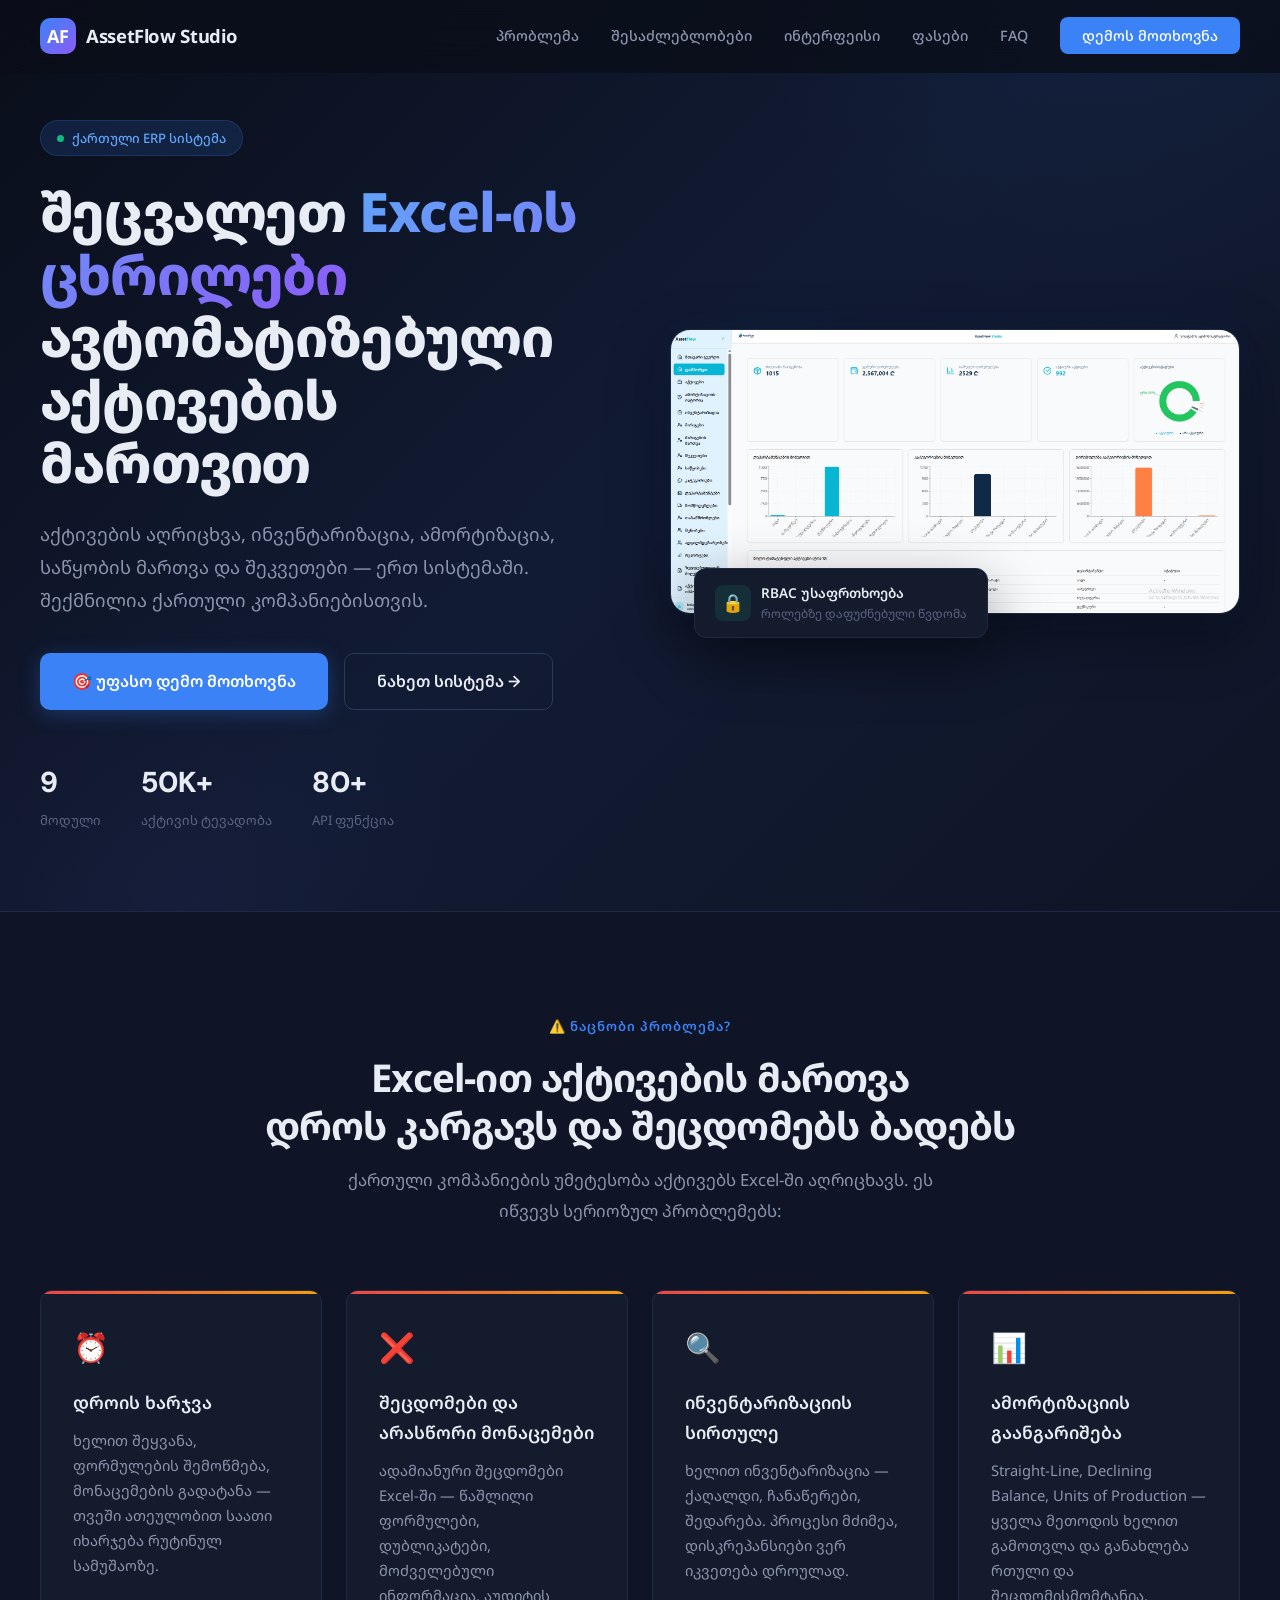
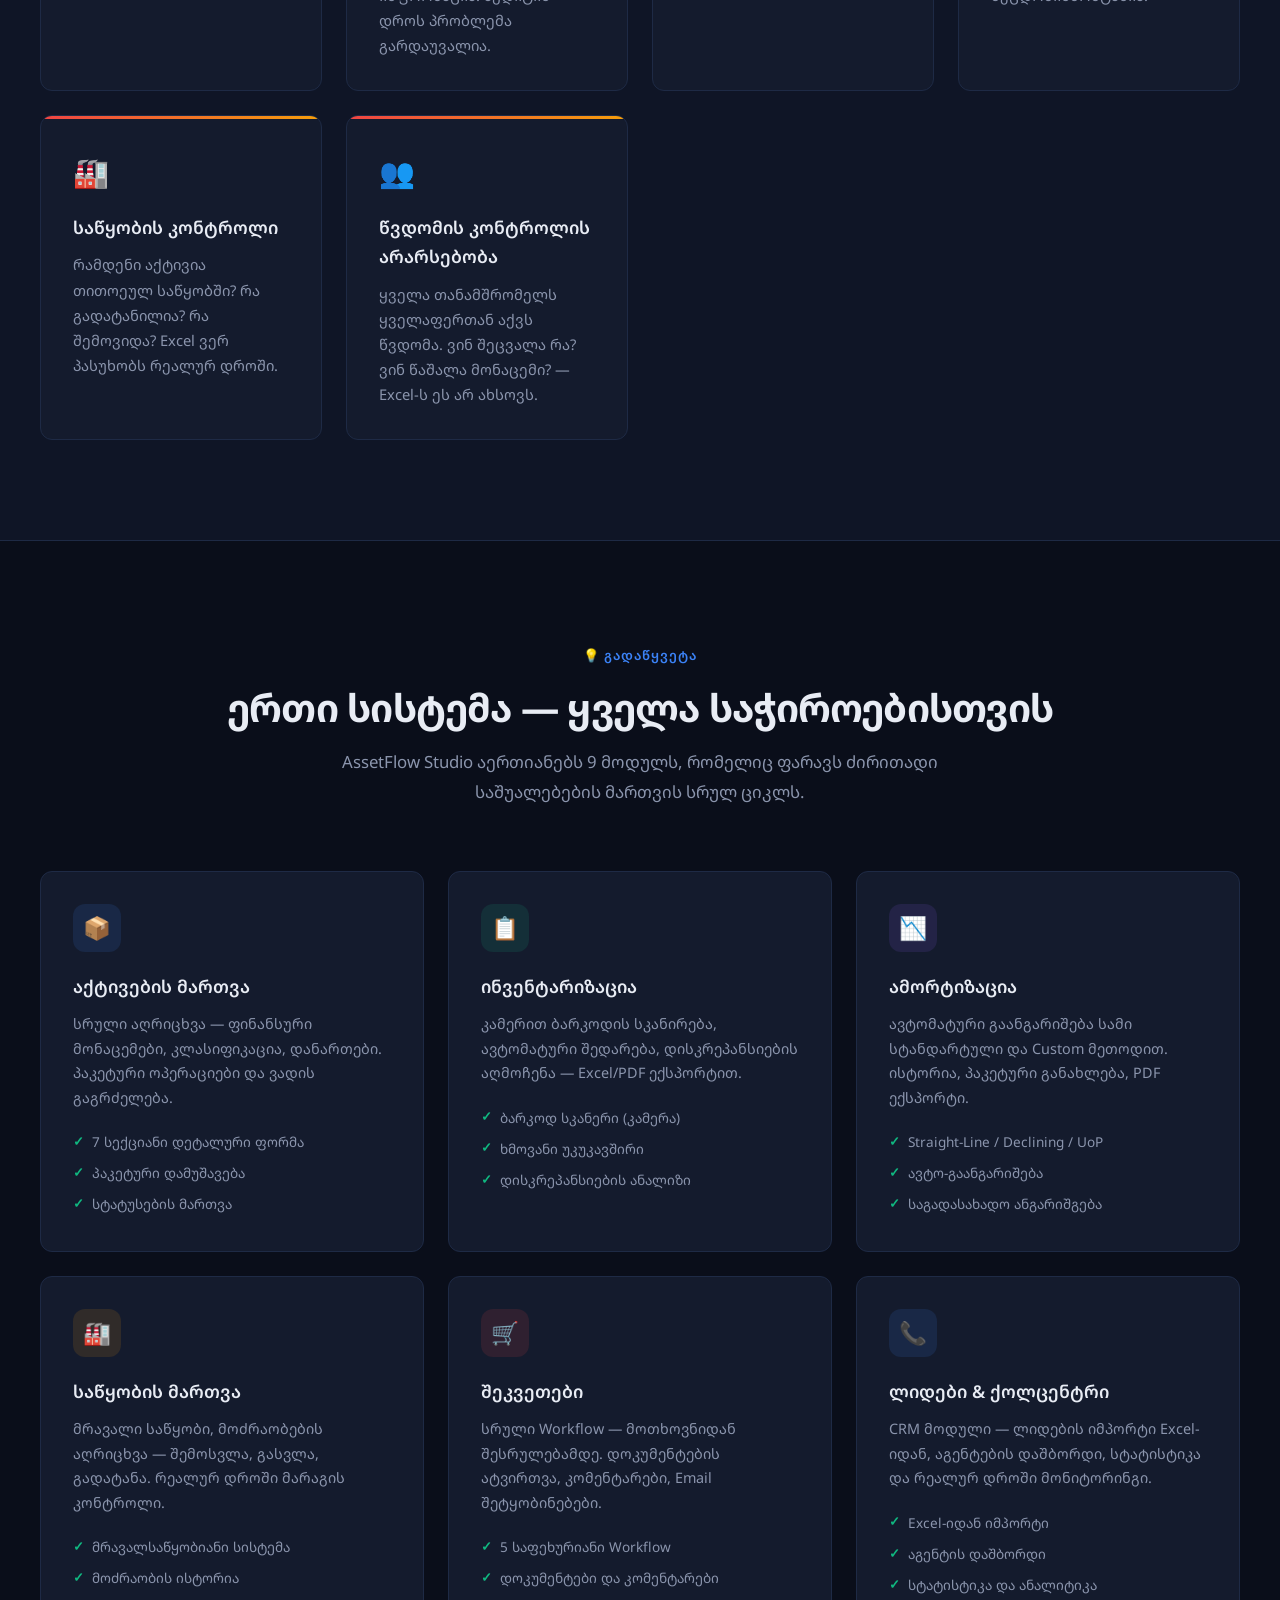
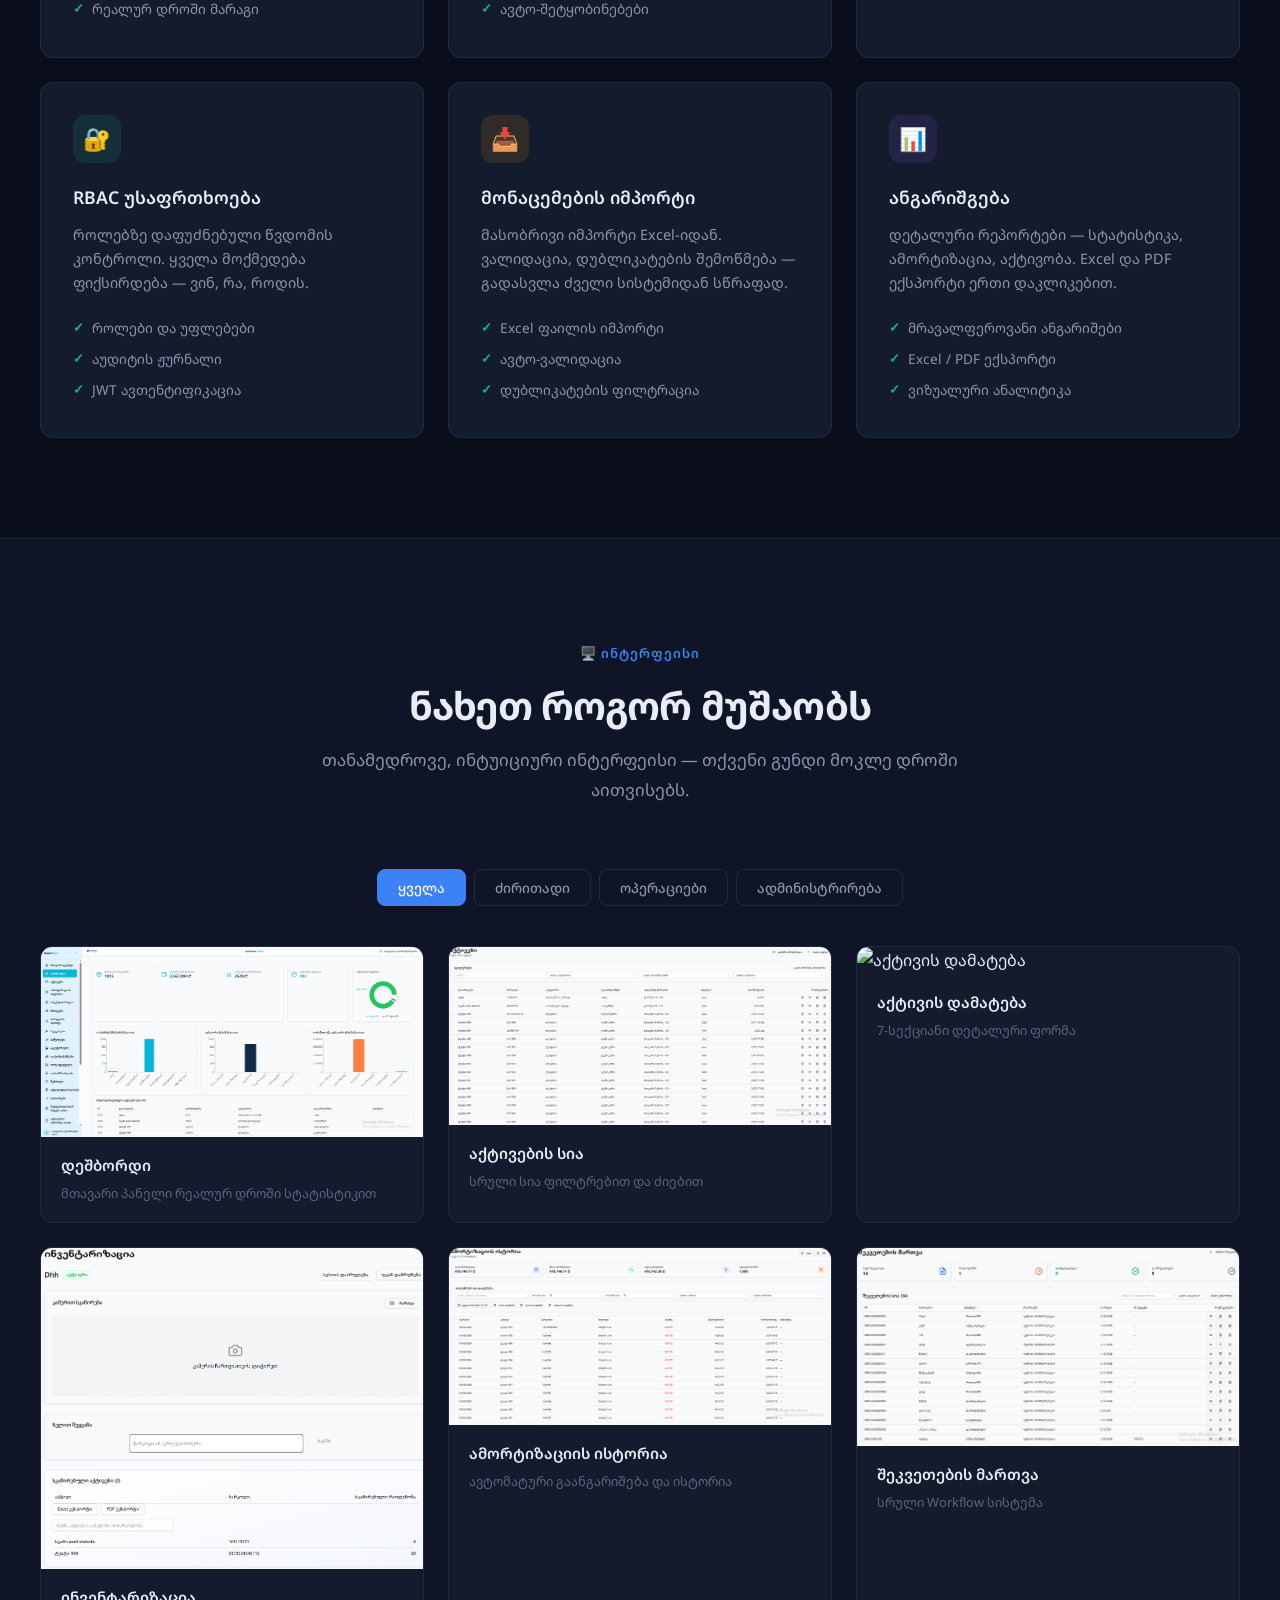
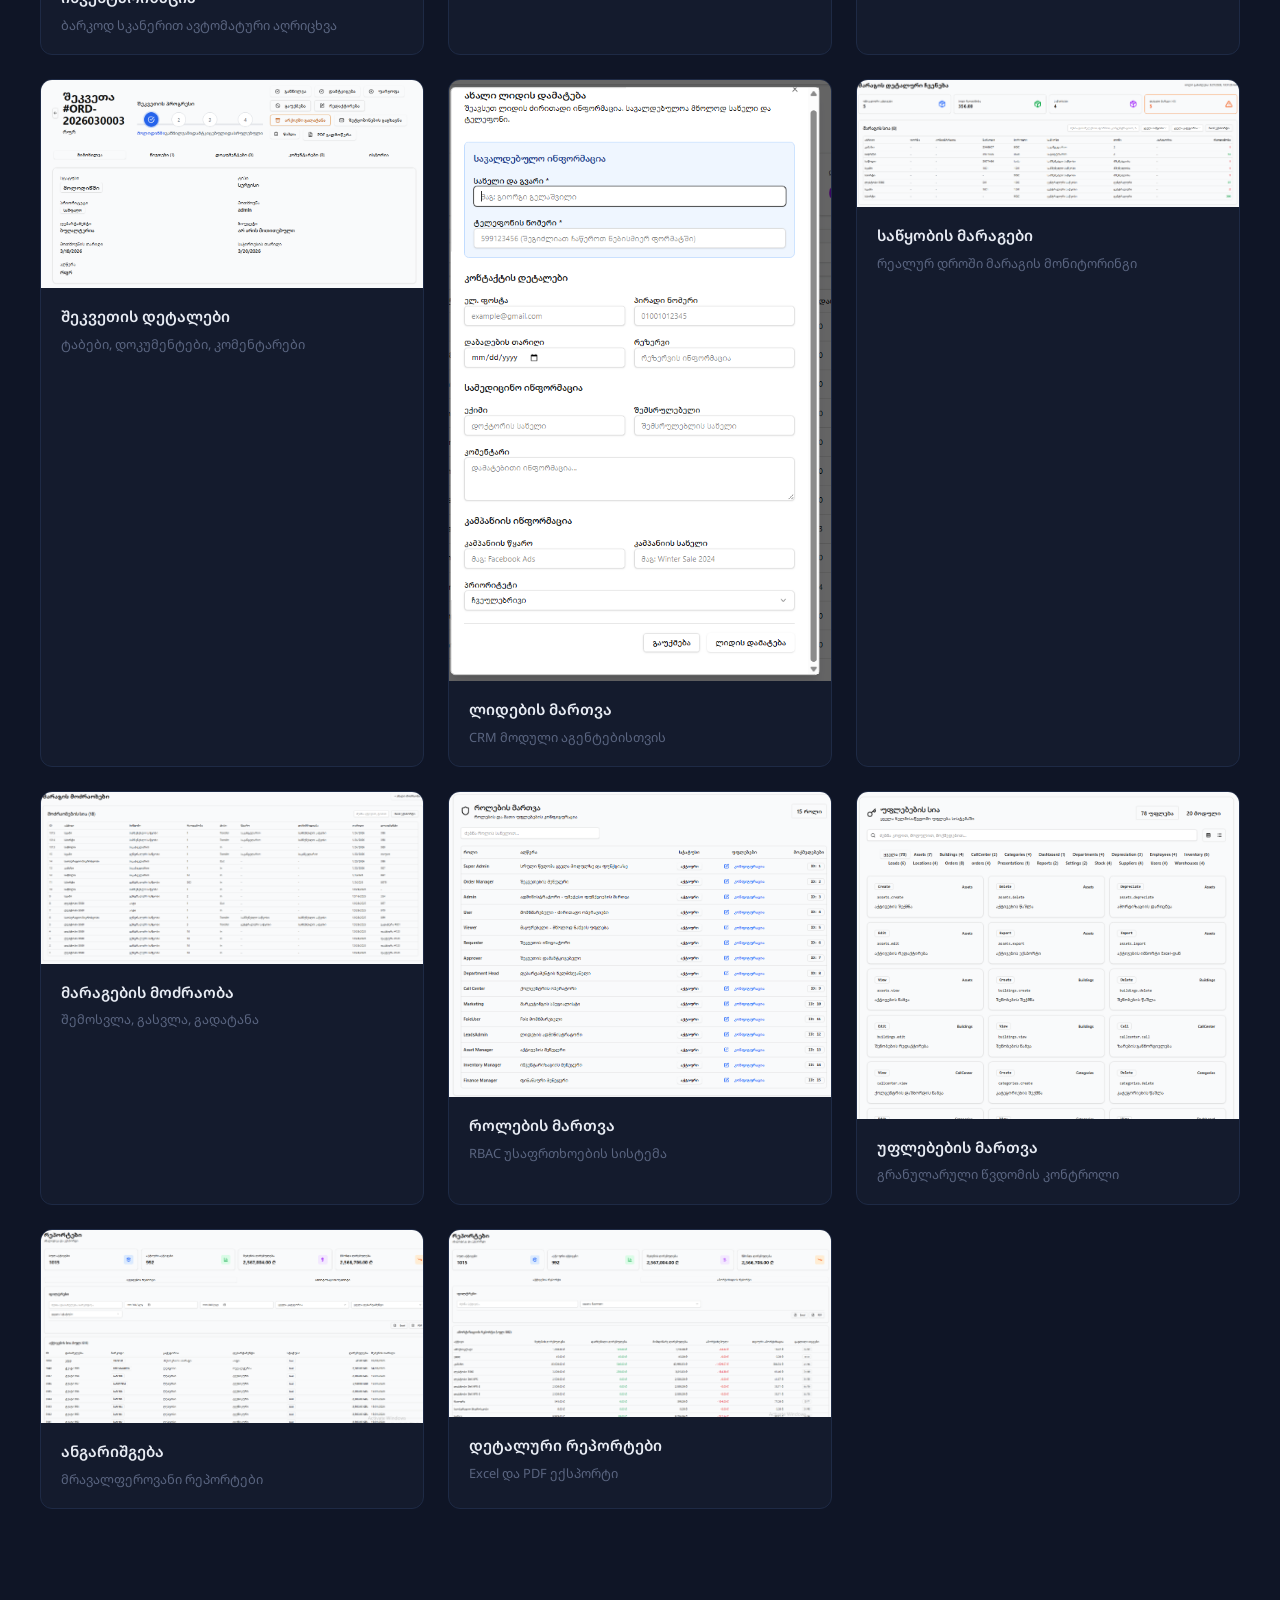
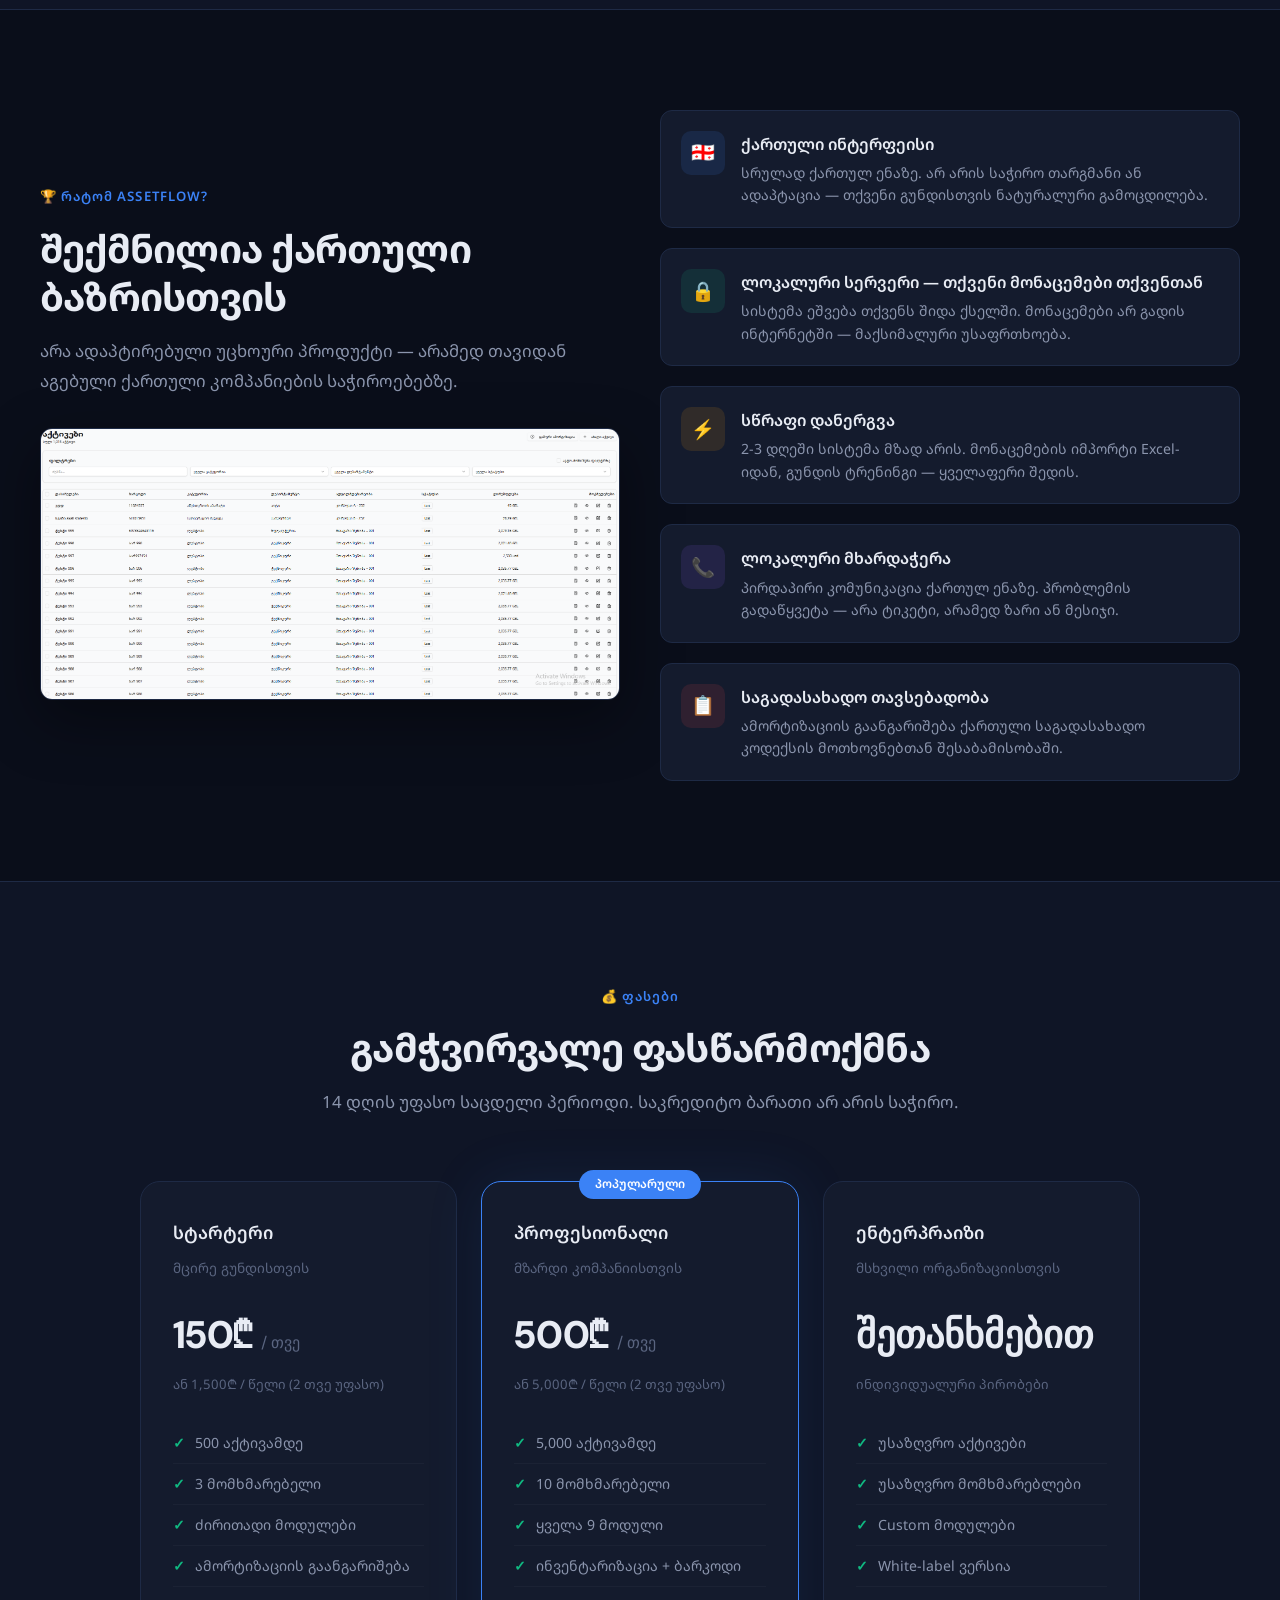
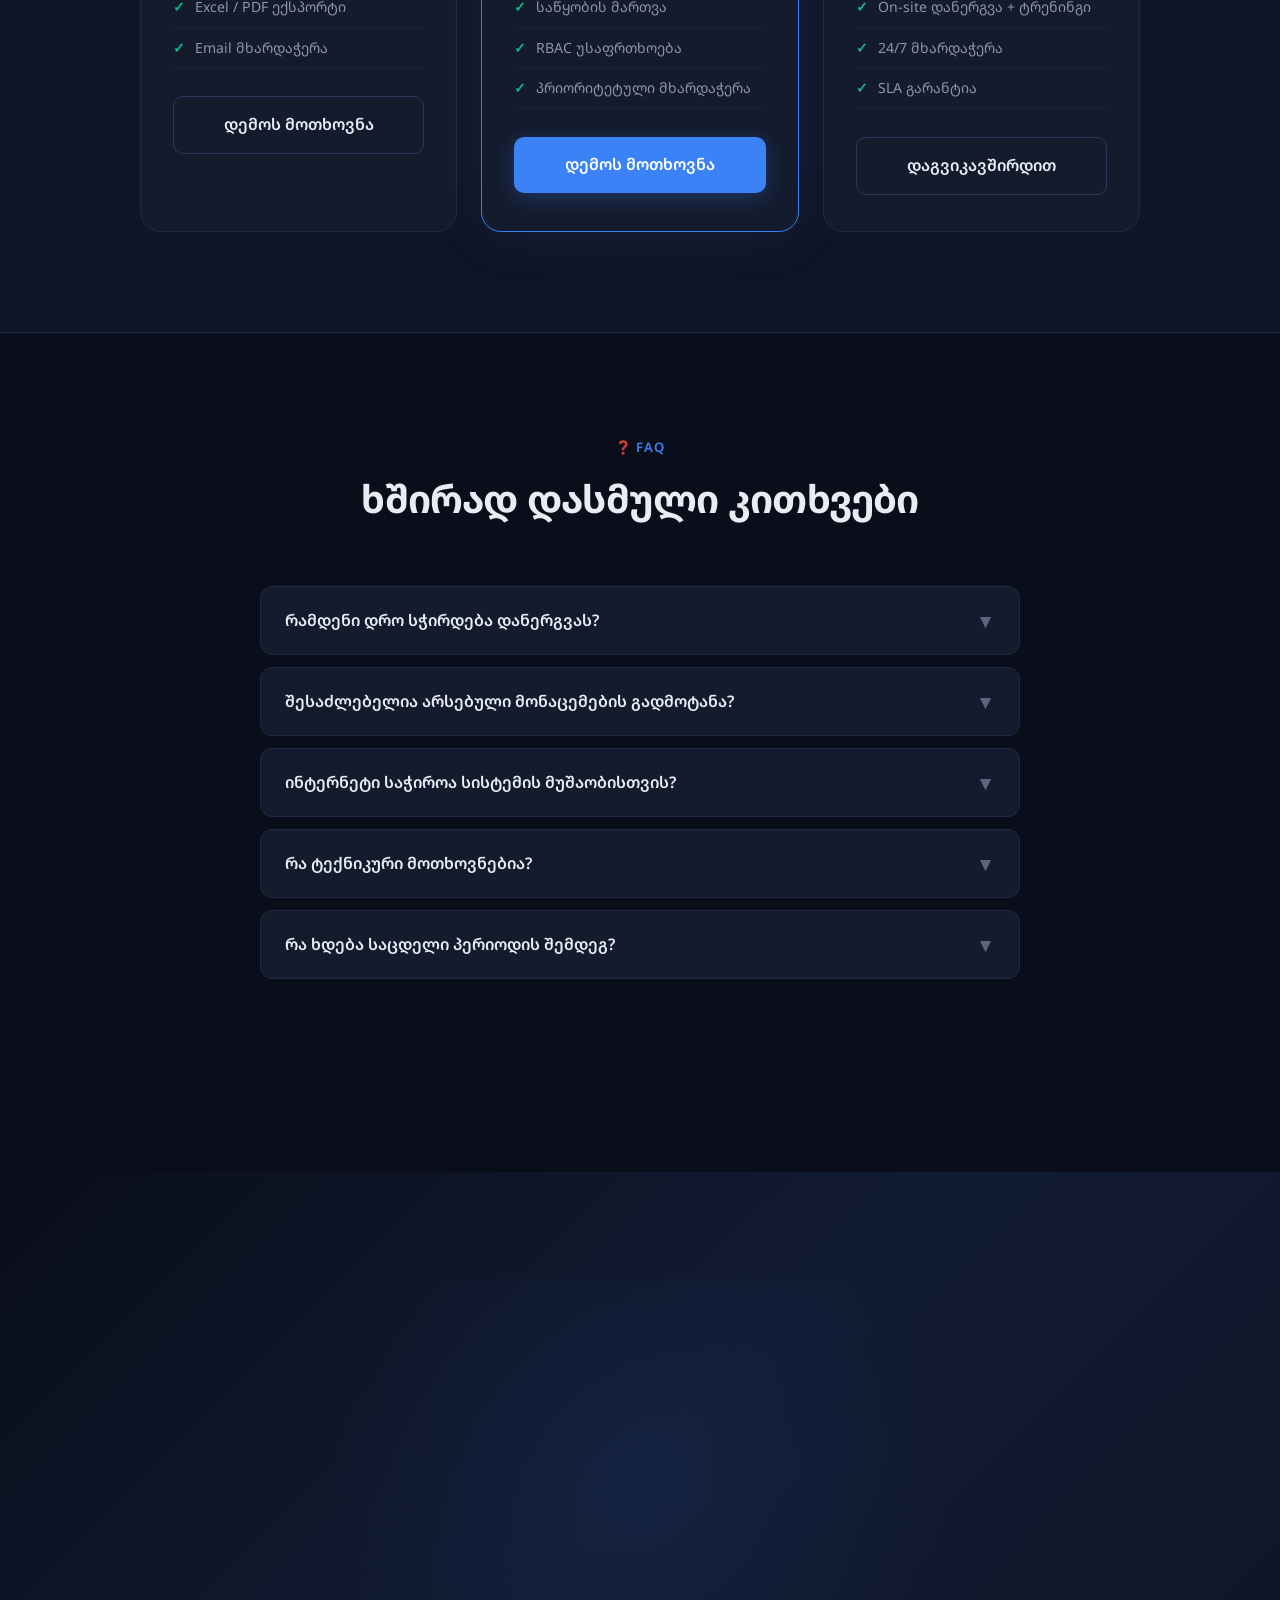
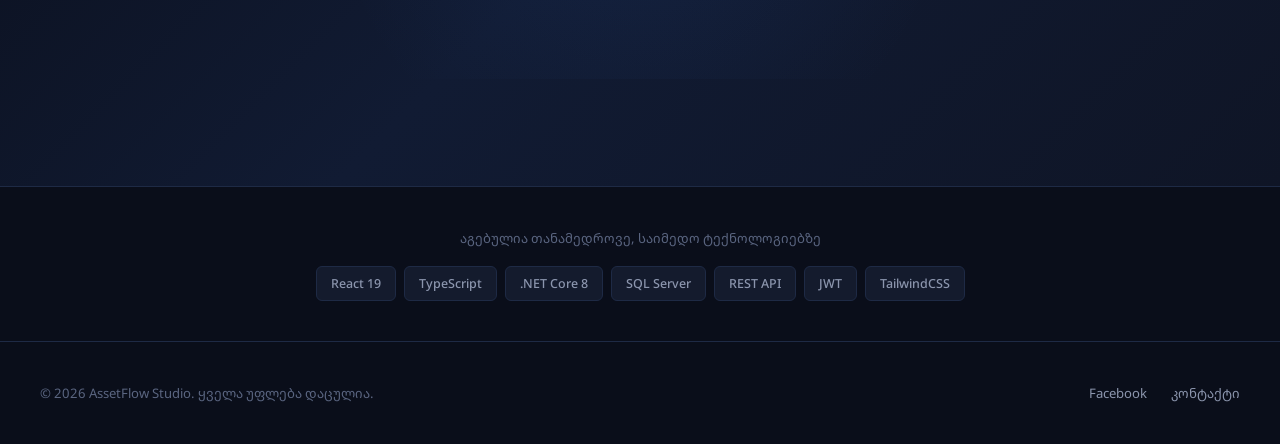
==== commit 50e6518e: "Update phone number in contact section of index.html" ====
--- a/index.html
+++ b/index.html
@@ -1625,15 +1625,15 @@
                 15 წუთიან დემოში ნახავთ, როგორ გადაჭრის AssetFlow Studio თქვენს კონკრეტულ გამოწვევებს. არანაირი ვალდებულება.
             </p>
             <div class="cta-actions">
-                <a href="tel:+995XXXXXXXXX" class="btn btn-primary">📞 დაგვირეკეთ</a>
+                <a href="tel:+995595048283" class="btn btn-primary">📞 დაგვირეკეთ</a>
                 <a href="https://www.facebook.com/profile.php?id=61577590663221" target="_blank" rel="noopener" class="btn btn-secondary">💬 Facebook</a>
             </div>
             <div class="cta-contact-info">
                 <div class="cta-contact-item">
-                    📧 <a href="mailto:info@assetflow.ge">info@assetflow.ge</a>
+                    📧 <a href="mailto:info@assetflow.ge">Assetsflowstudio@gmail.com</a>
                 </div>
                 <div class="cta-contact-item">
-                    📞 <a href="tel:+995XXXXXXXXX">+995 XXX XX XX XX</a>
+                    📞 <a href="tel:+995XXXXXXXXX">+995 595048283</a>
                 </div>
                 <div class="cta-contact-item">
                     📍 თბილისი, საქართველო
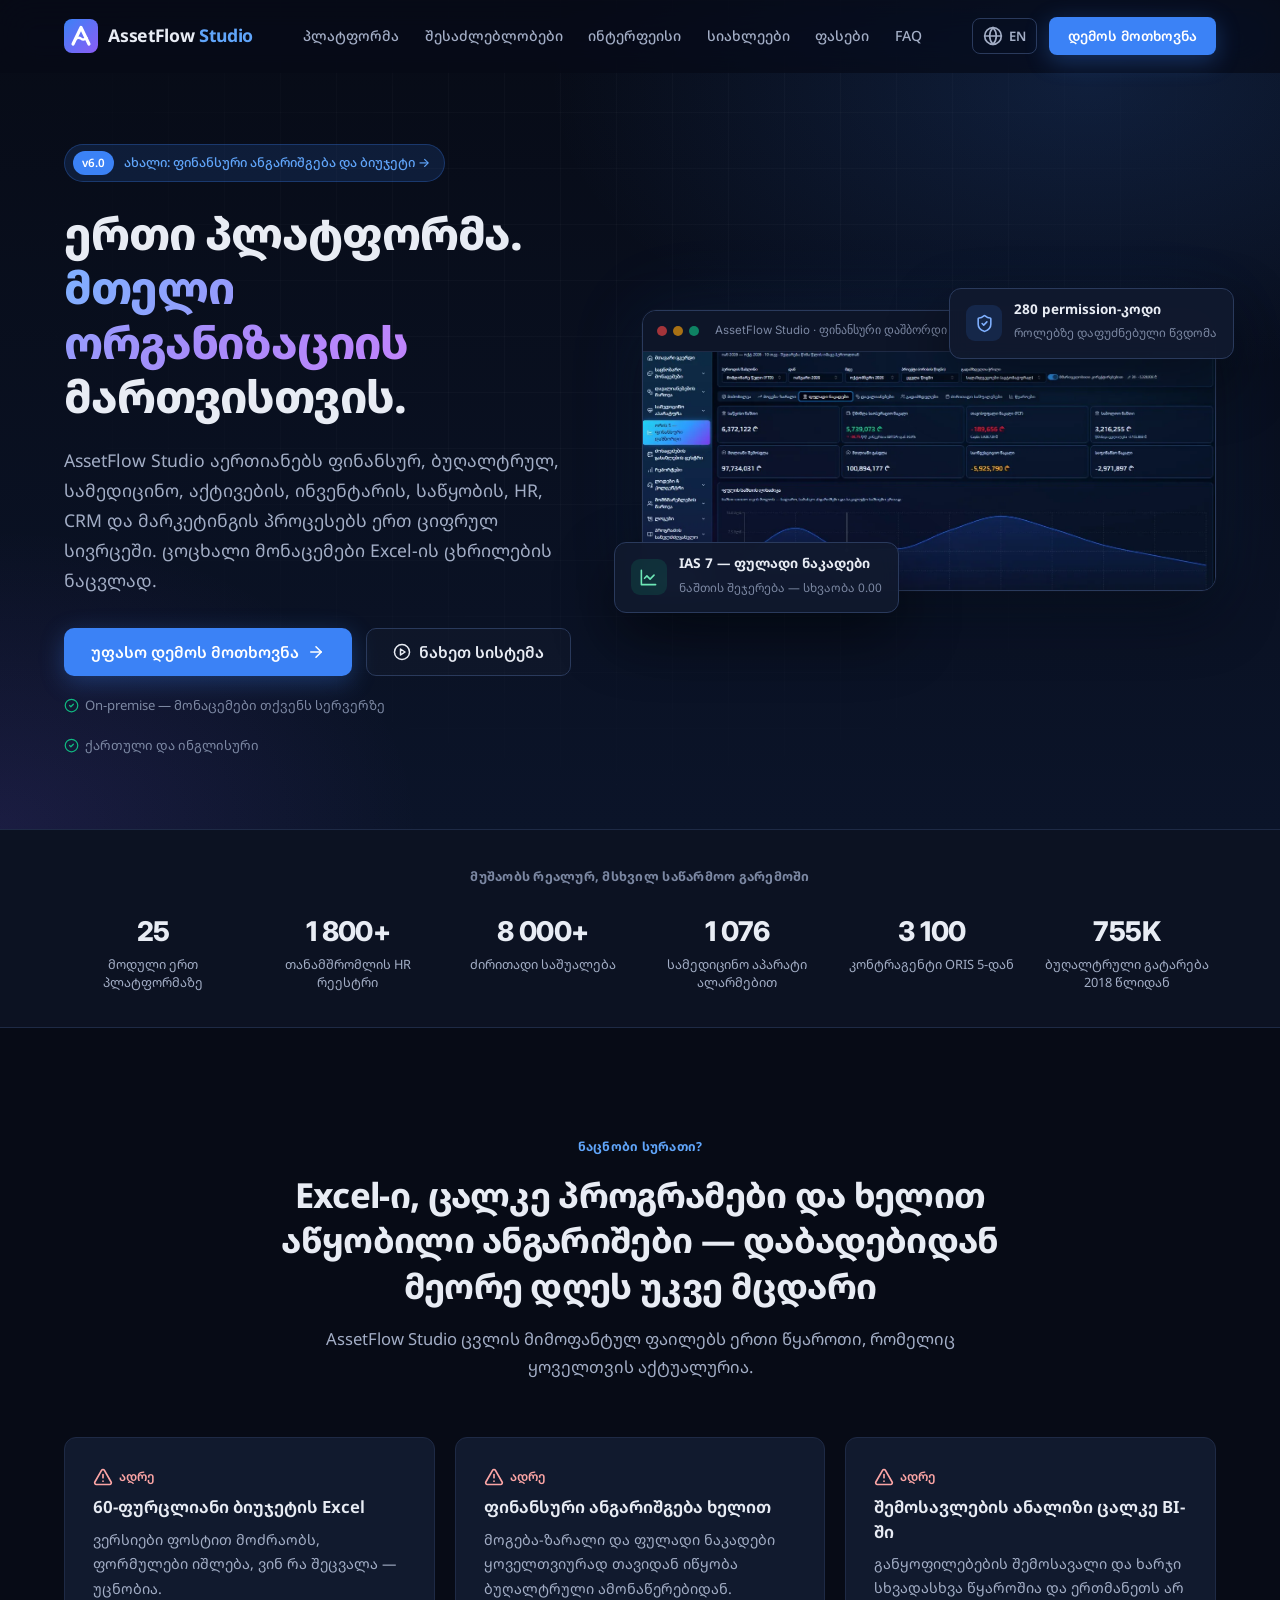
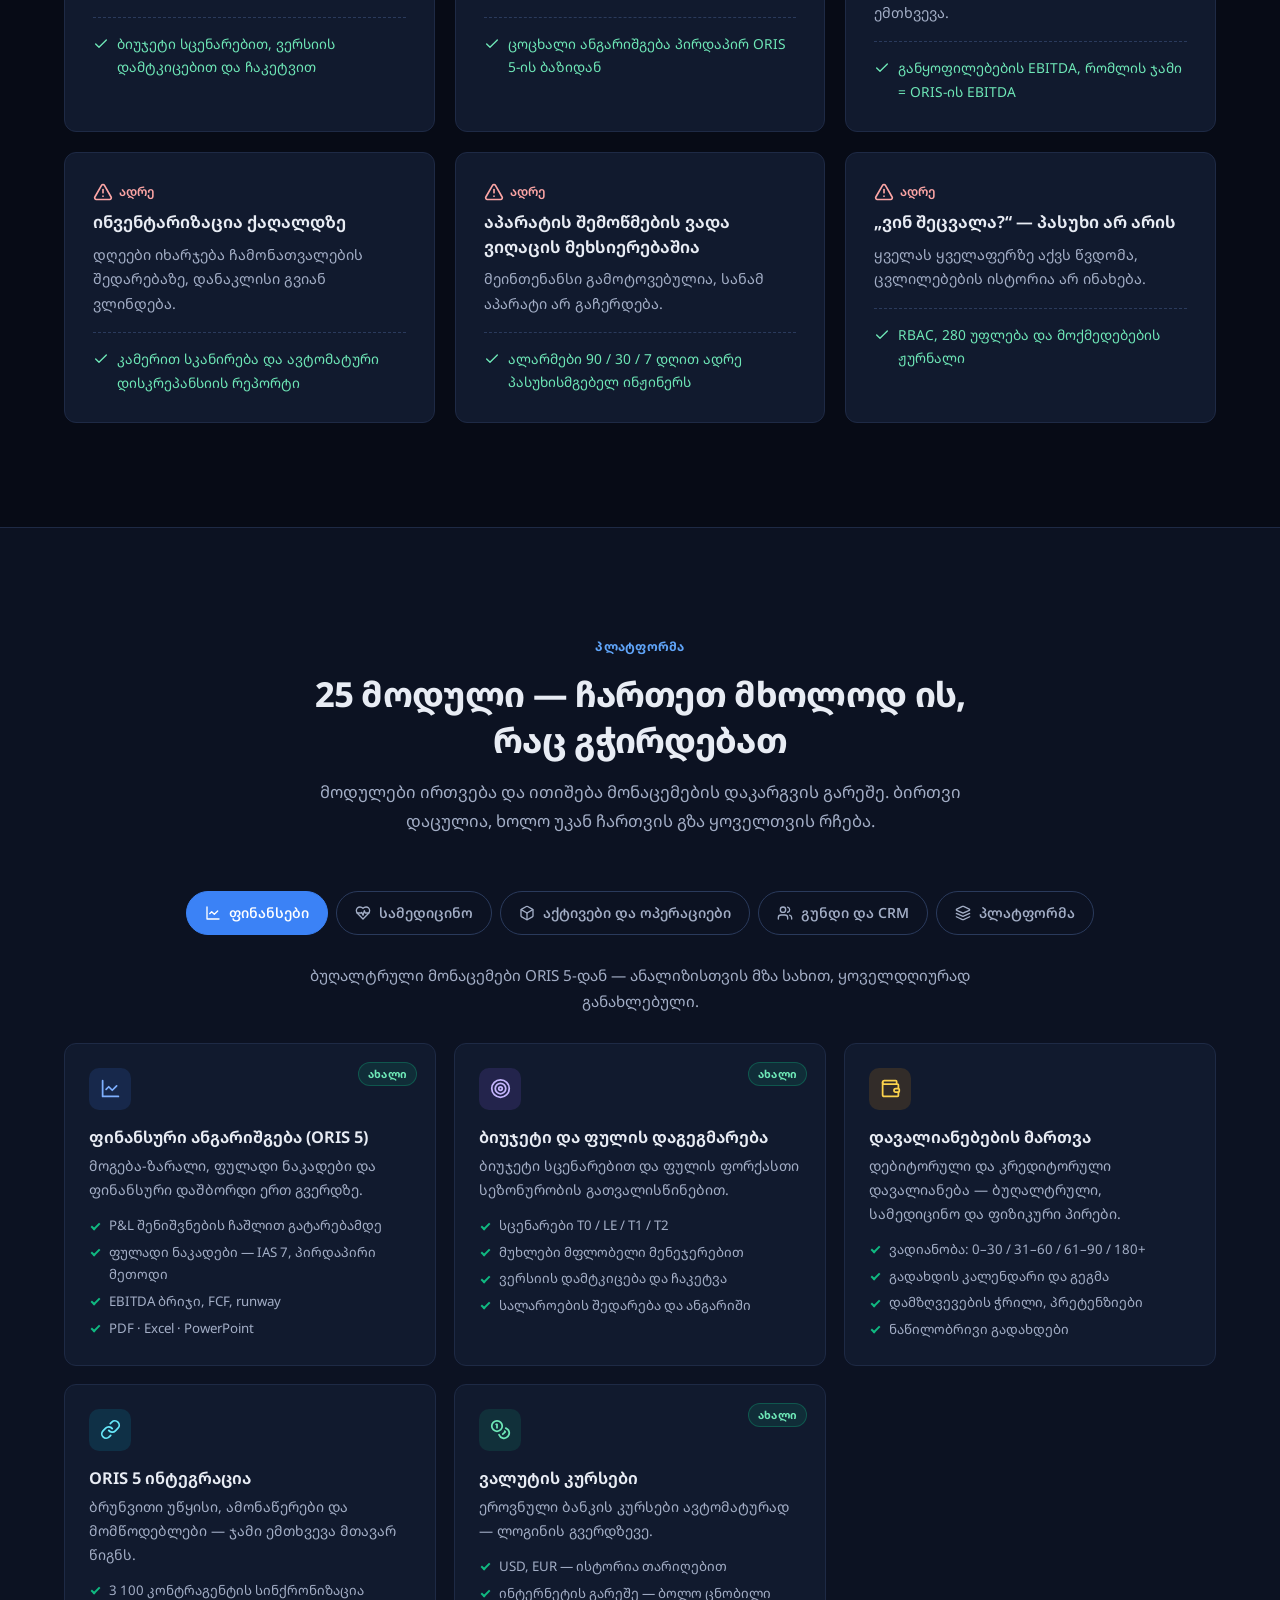
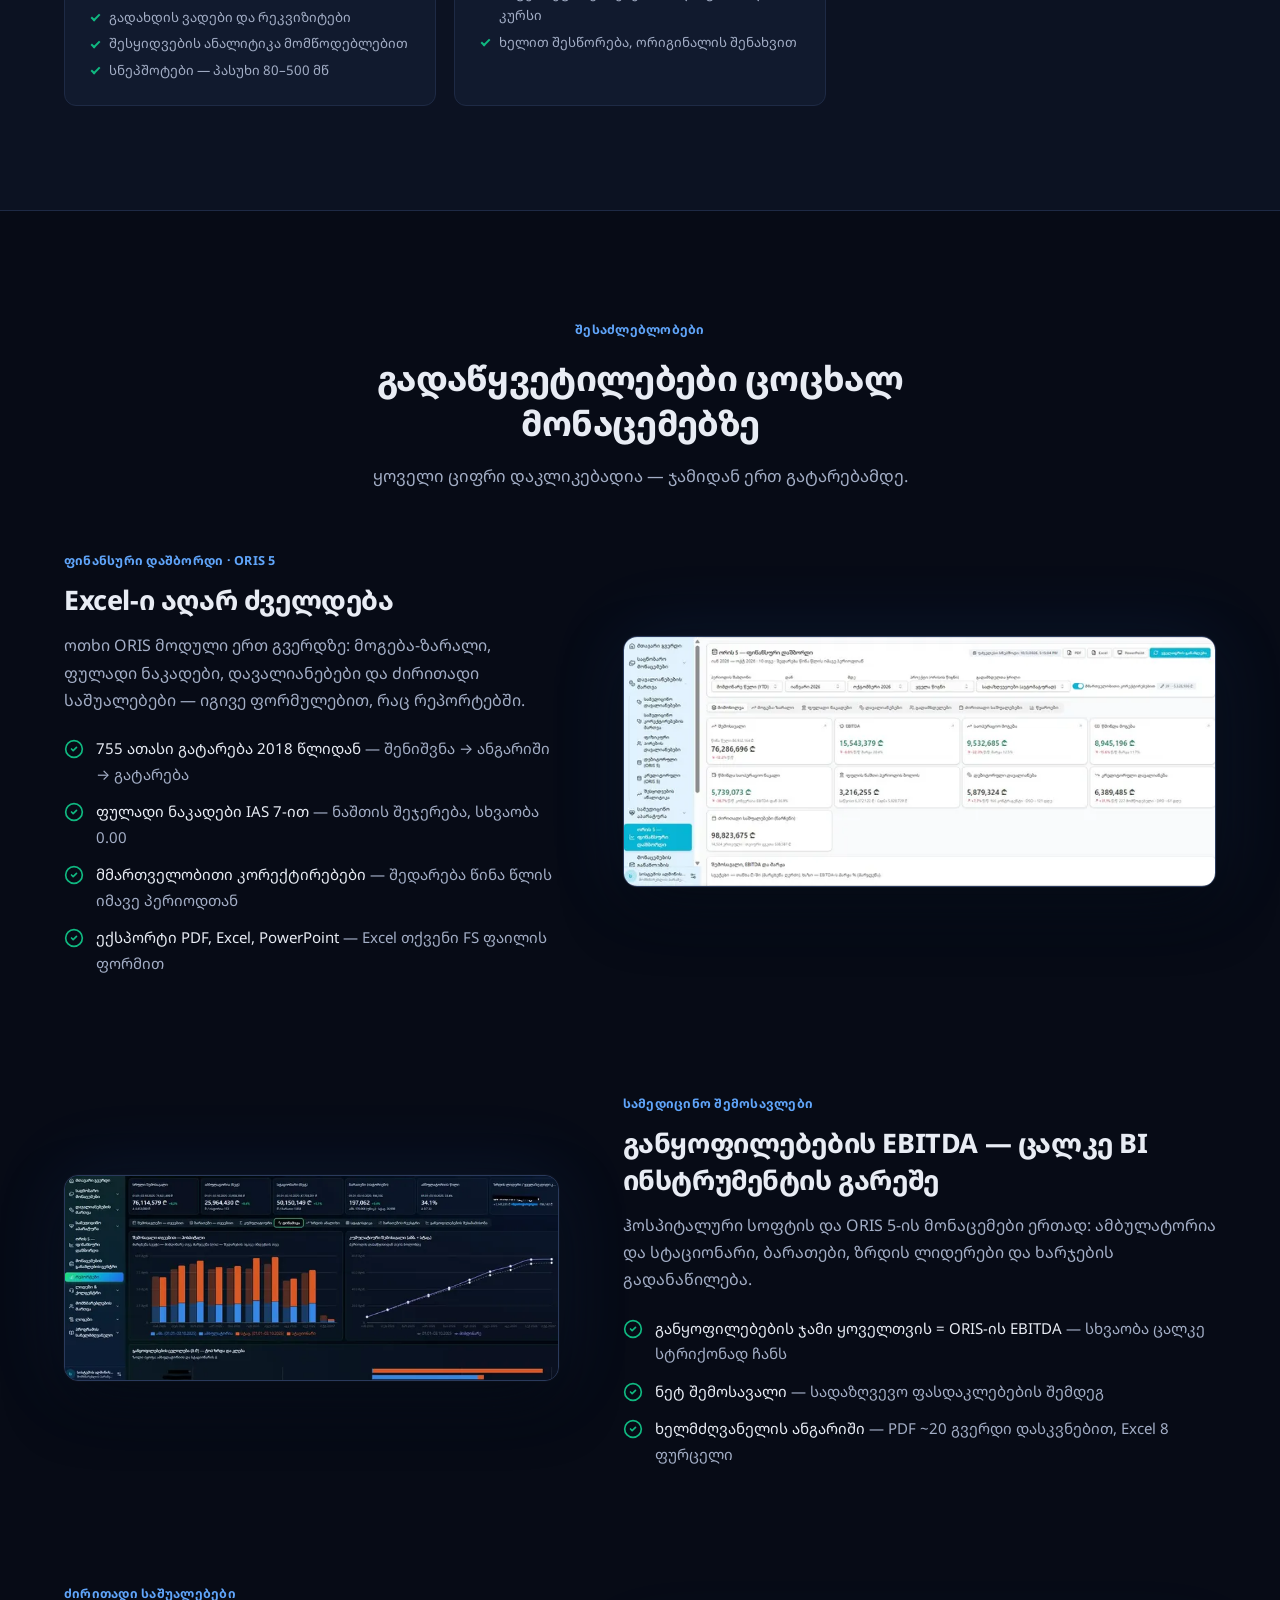
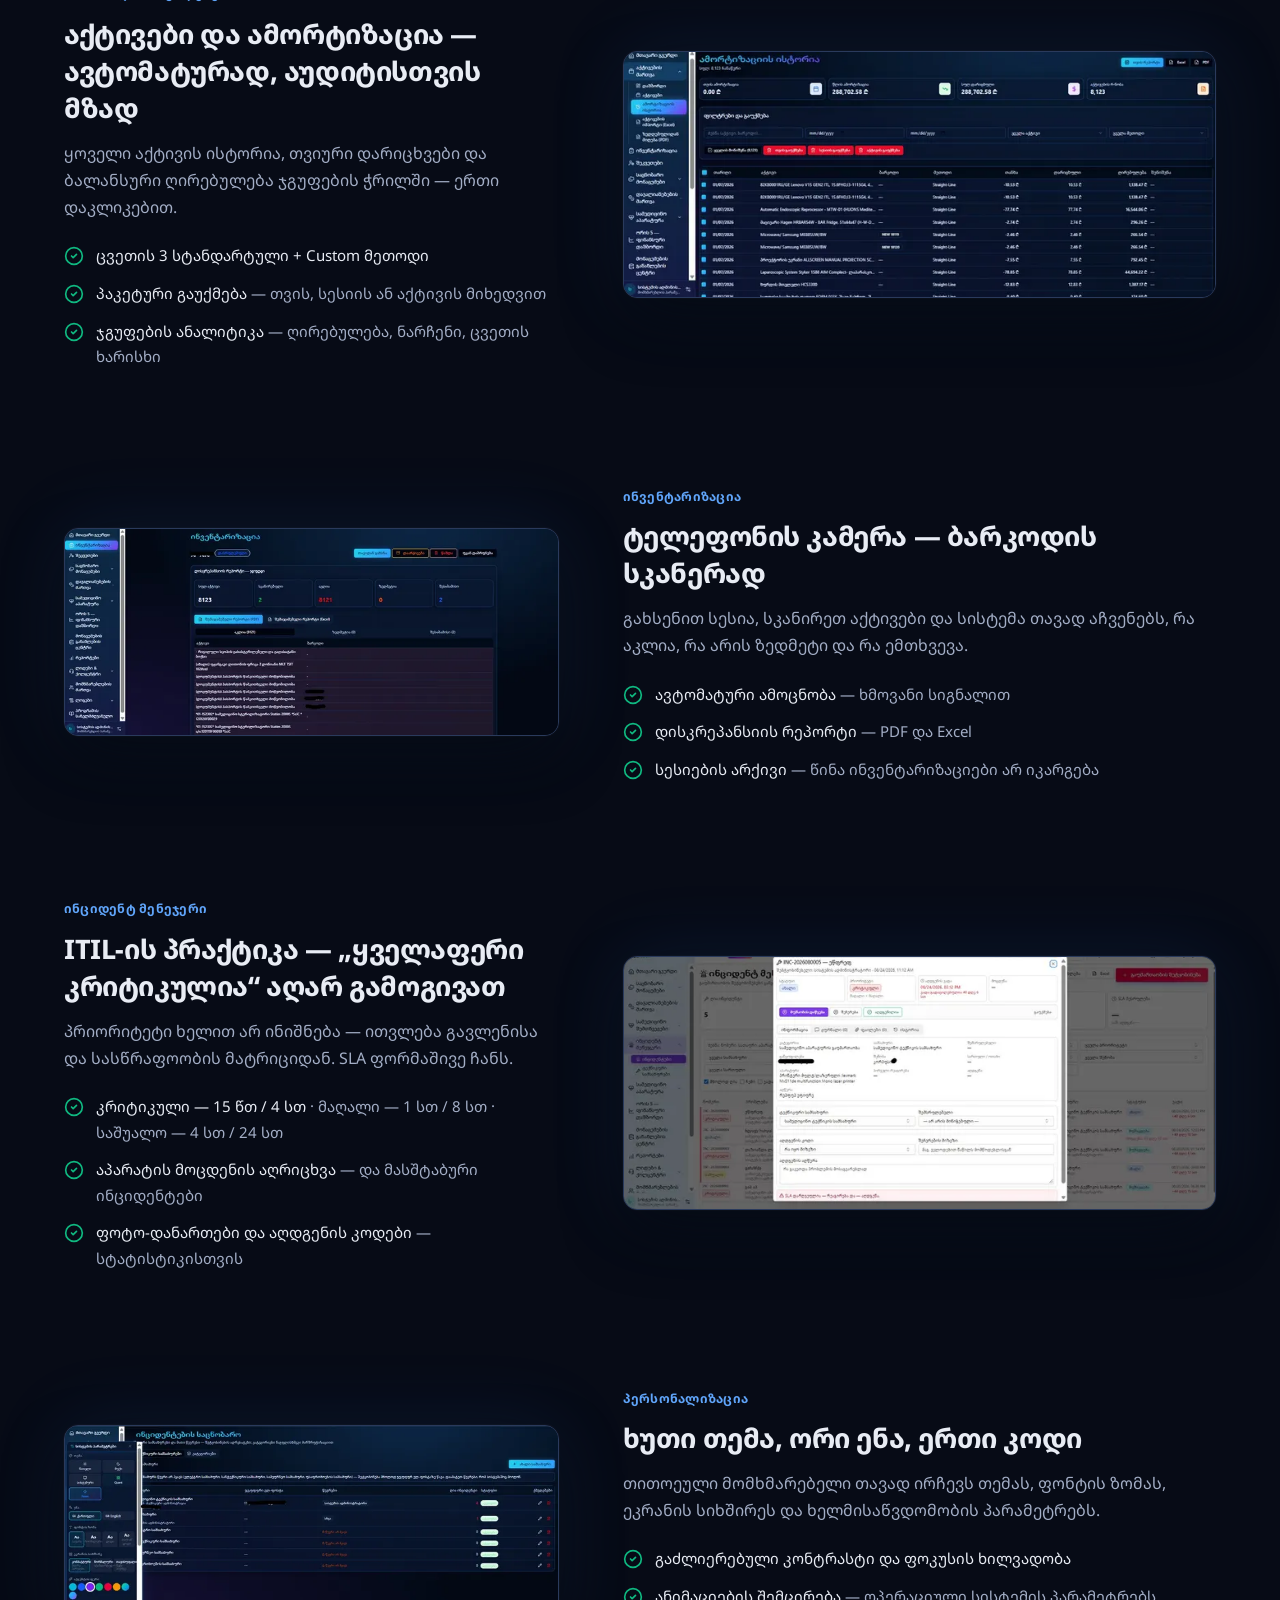
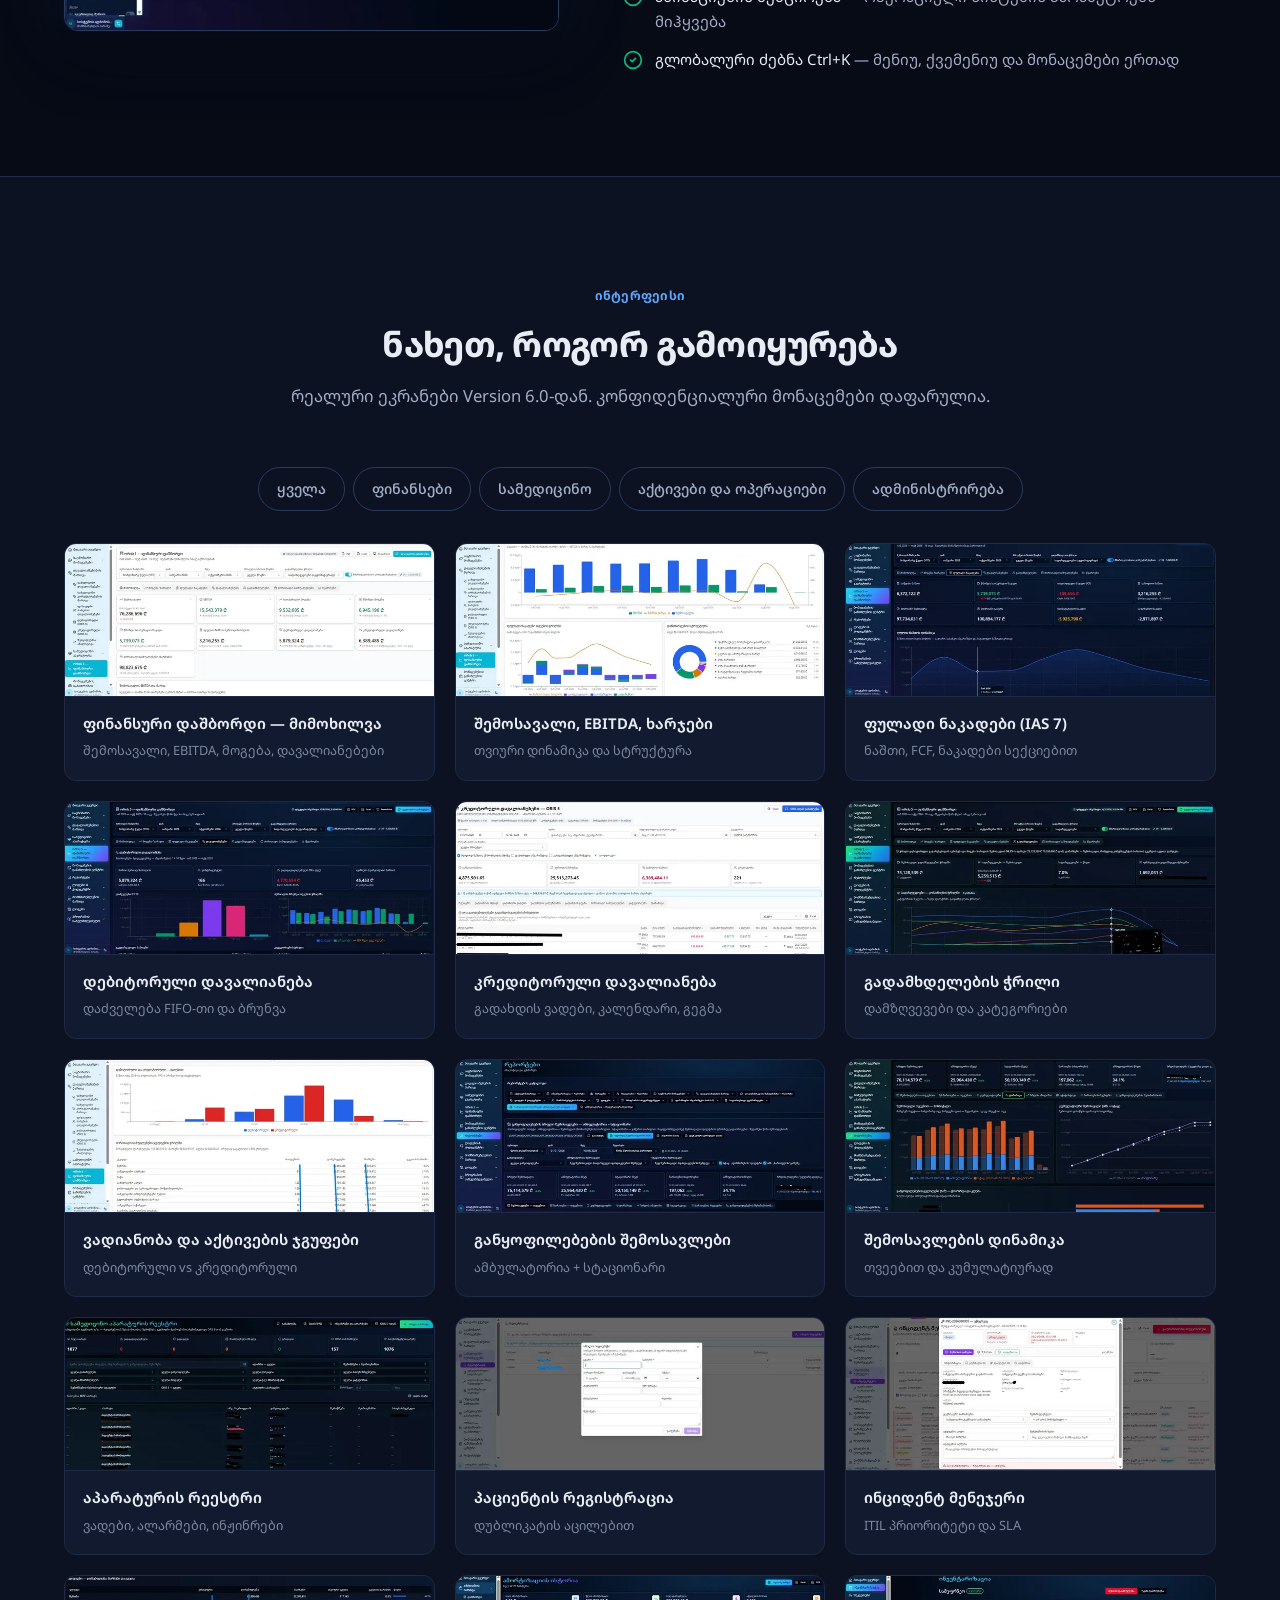
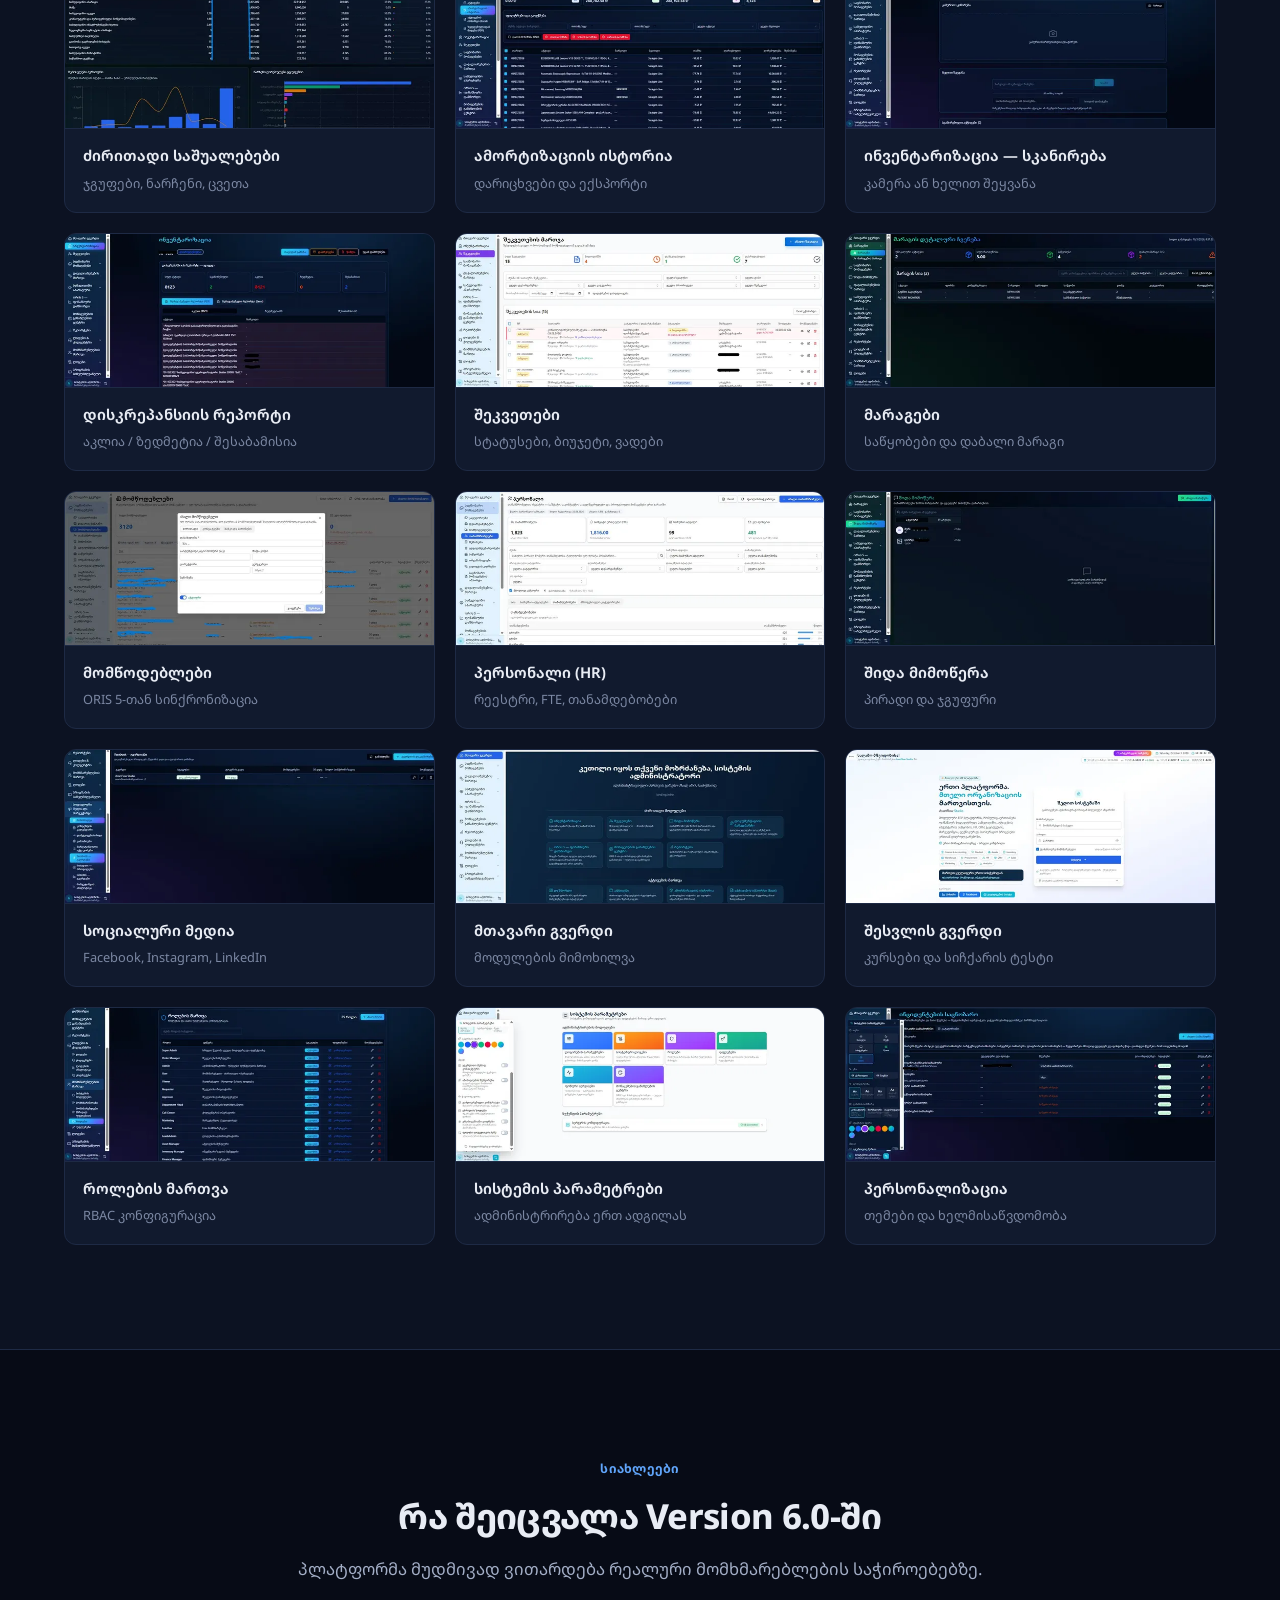
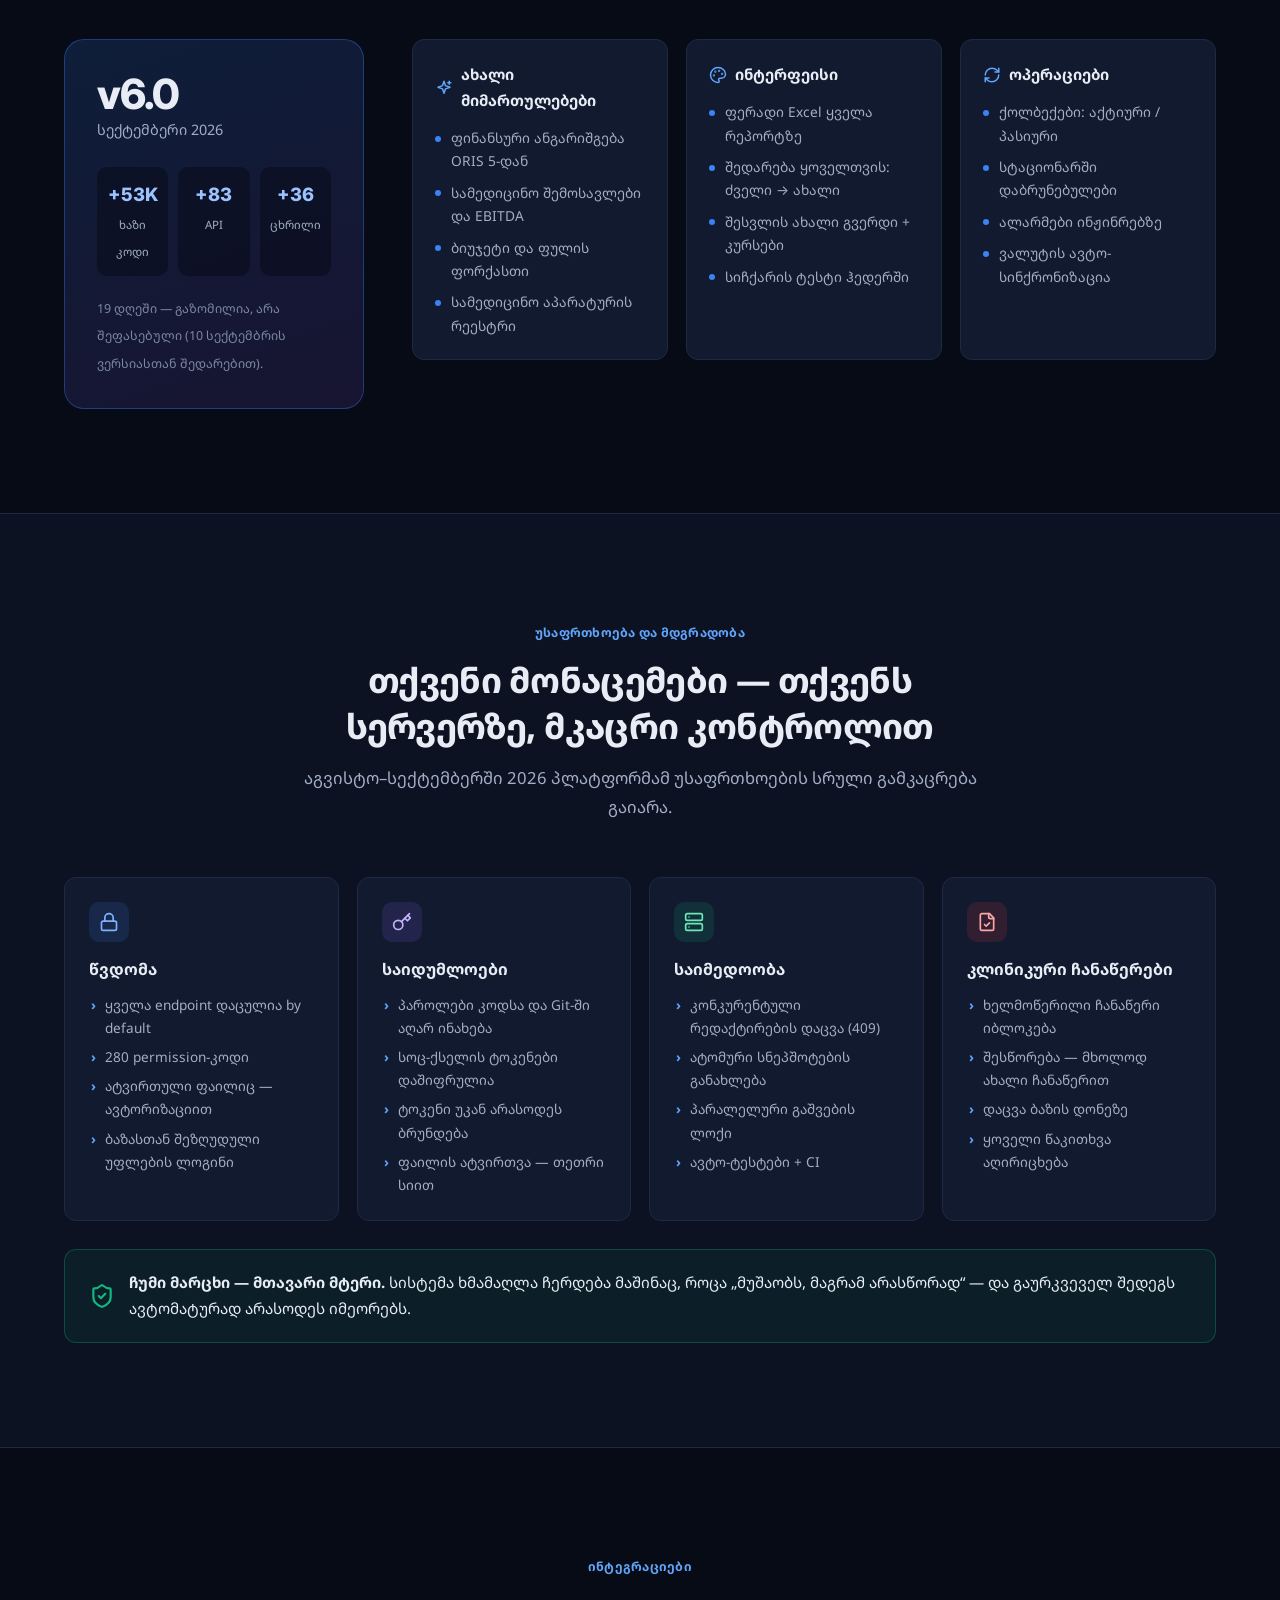
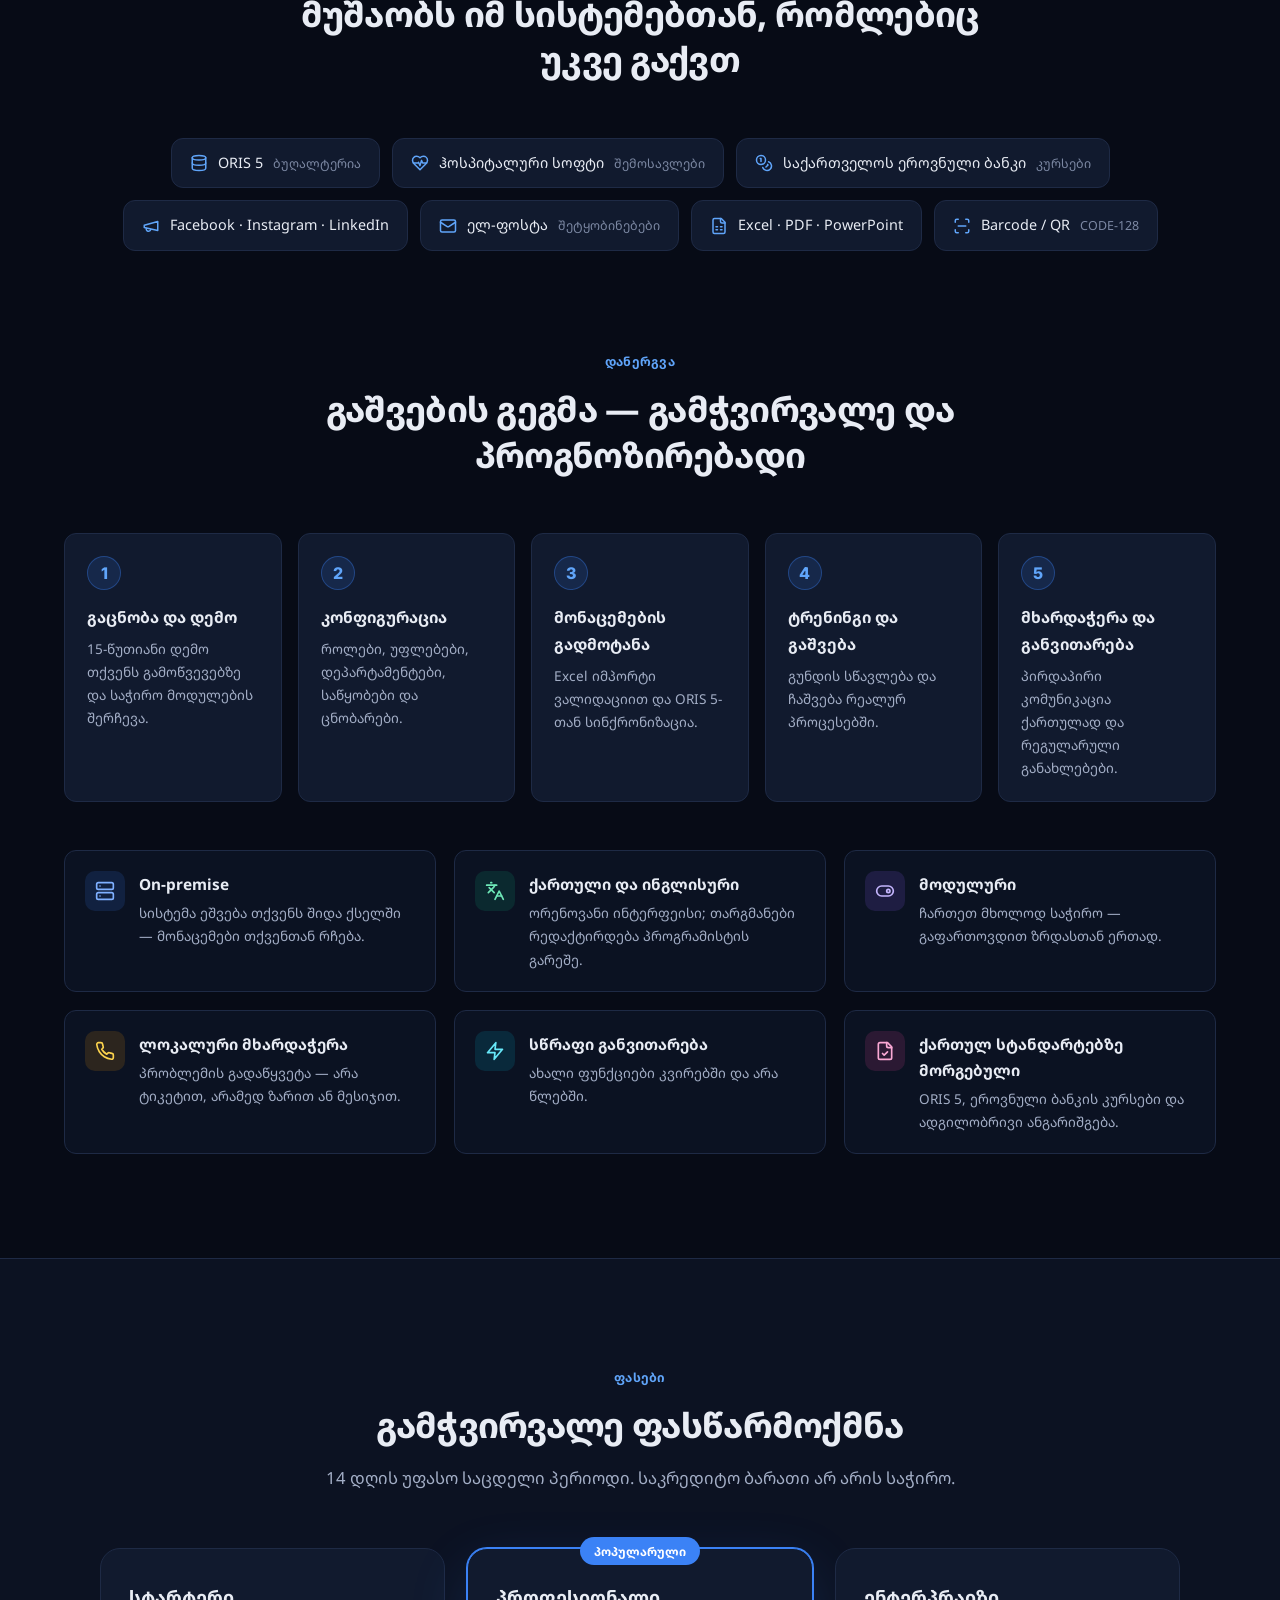
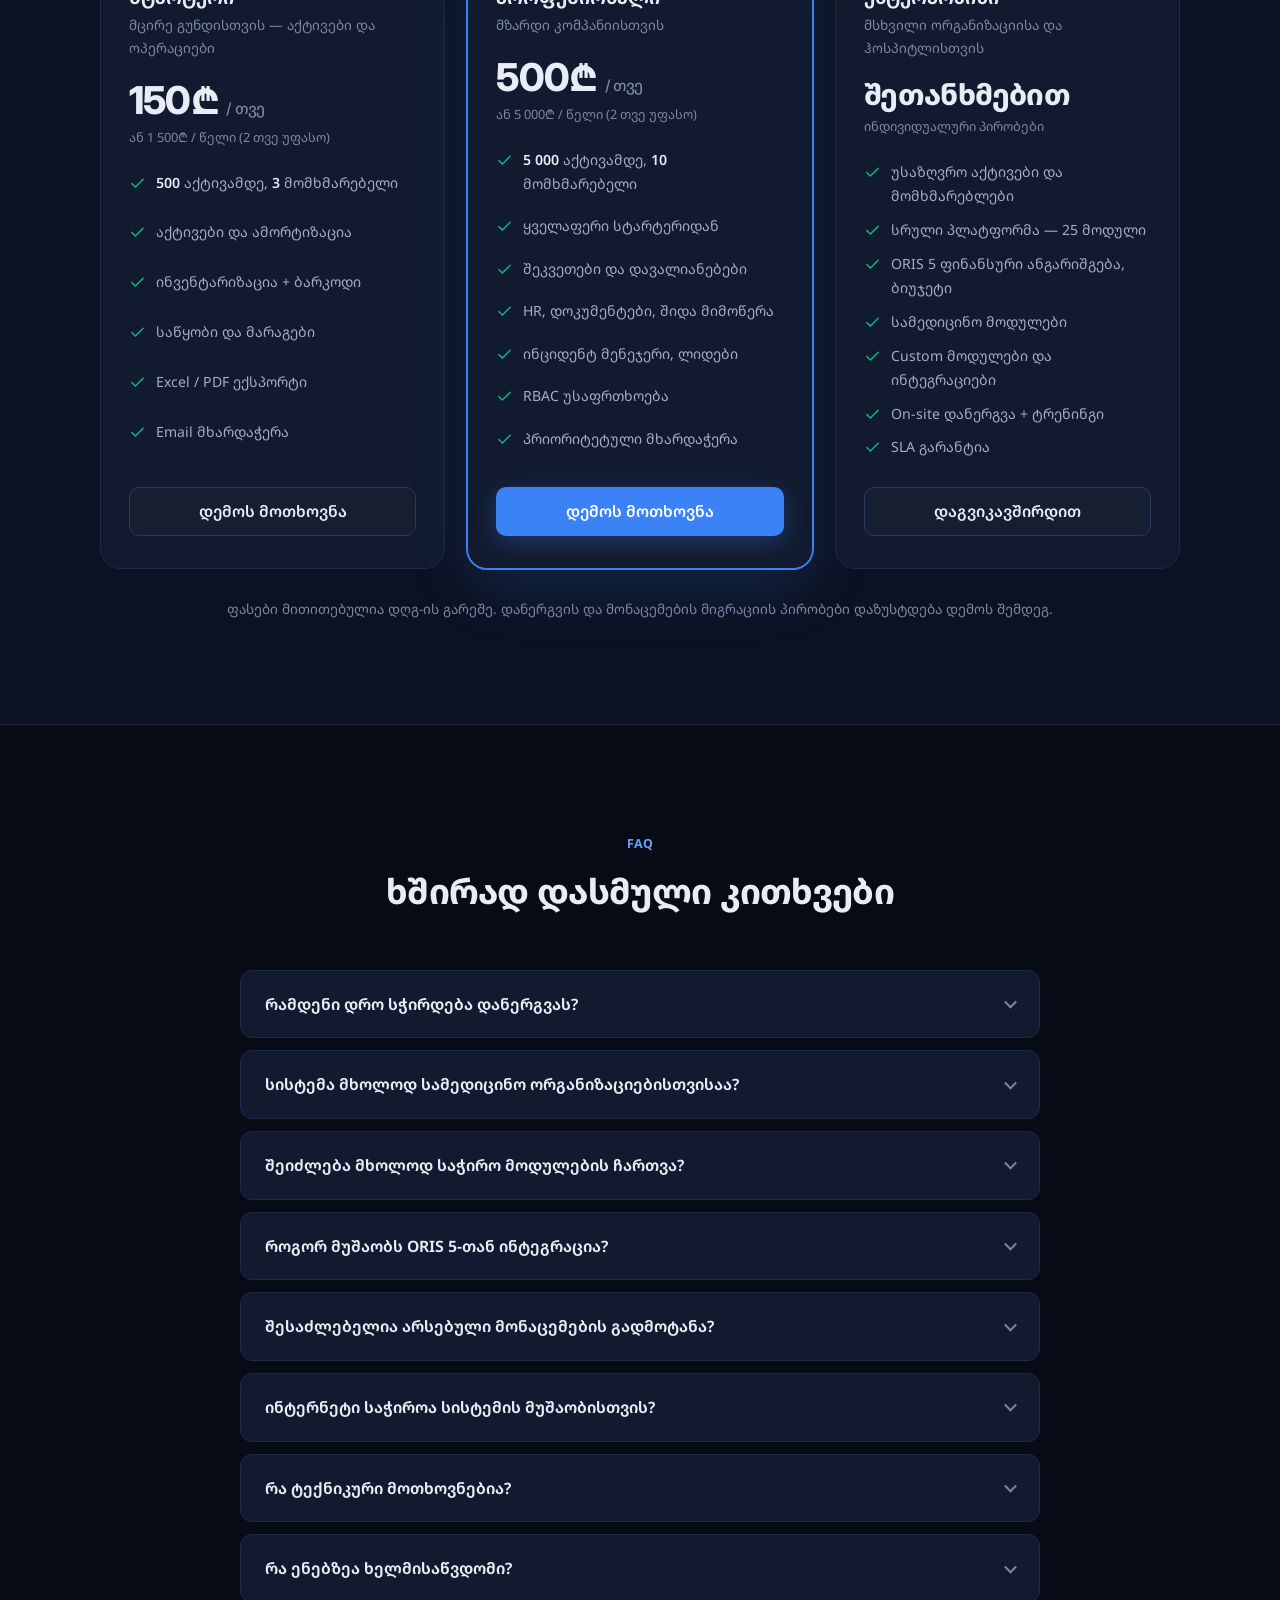
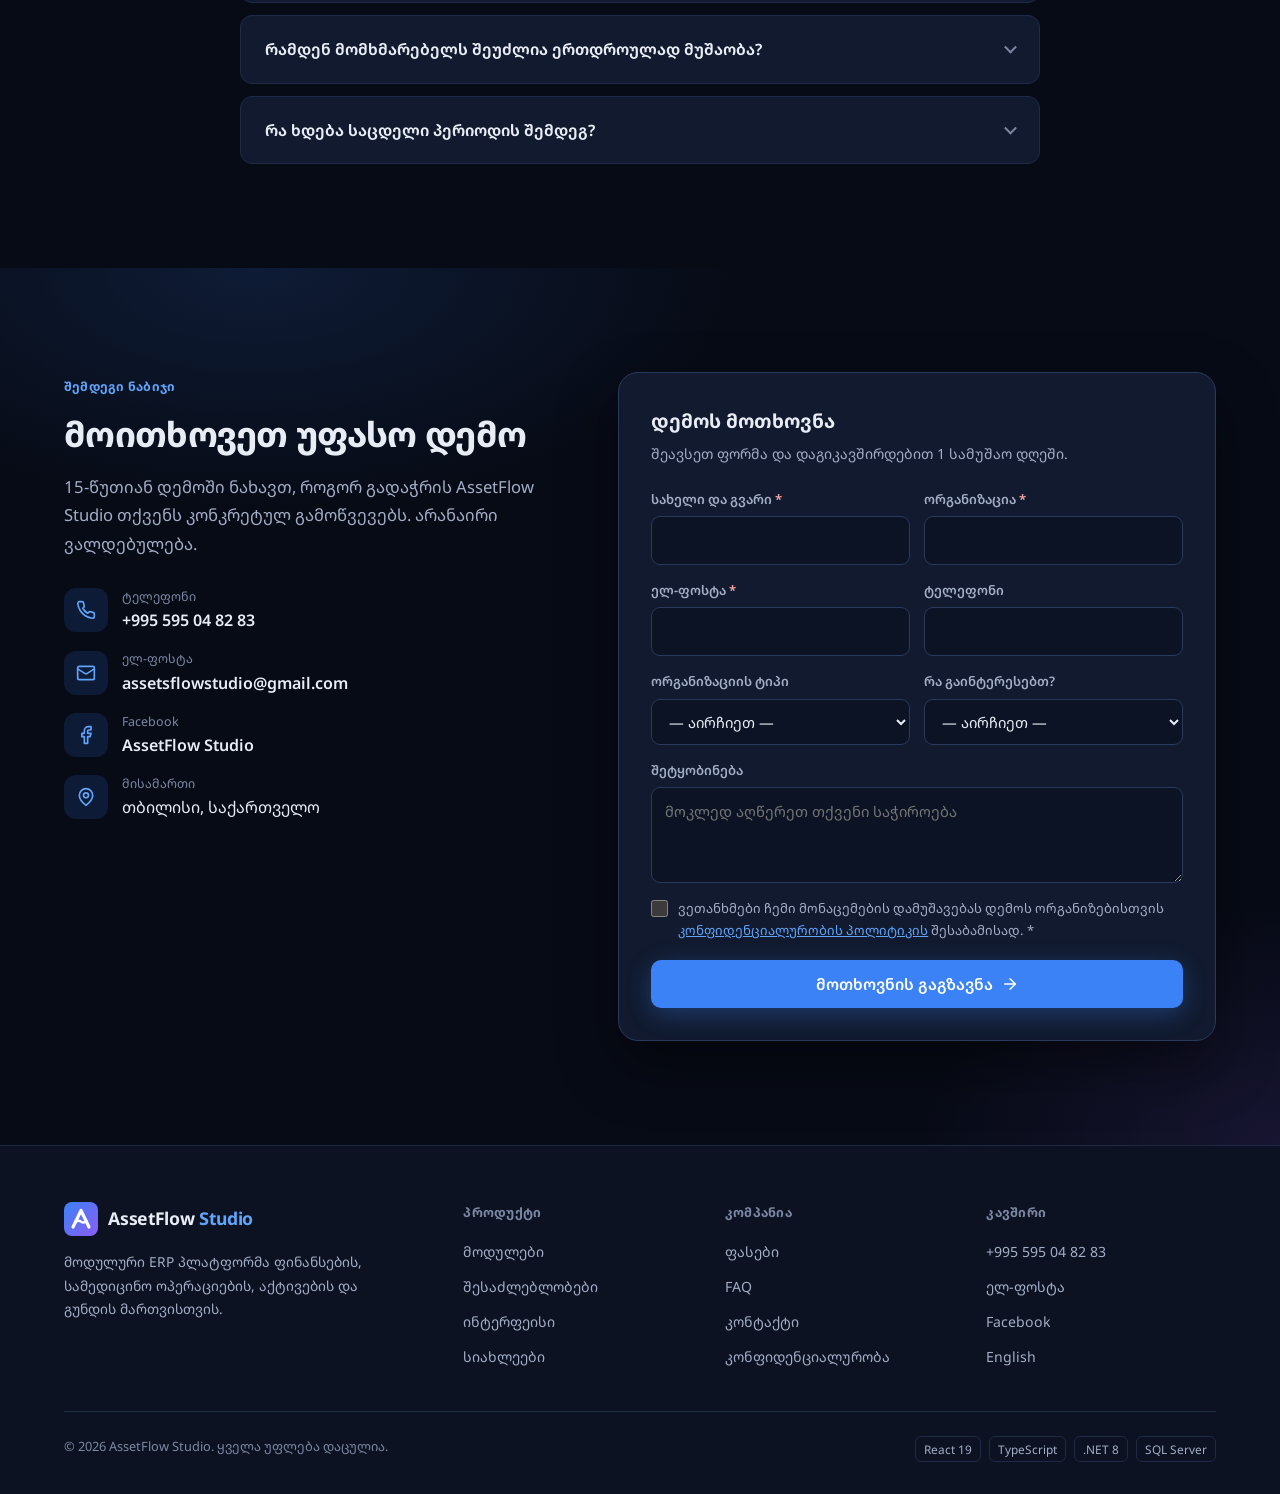
==== commit 90386b03: "Redesign sales site for AssetFlow Studio v6.0 - New content from the v6.0 presentation: 25 modules g" ====
--- a/index.html
+++ b/index.html
@@ -1,1782 +1,939 @@
 <!DOCTYPE html>
-<html lang="ka">
+<html lang="ka" class="no-js">
 <head>
     <meta charset="UTF-8">
-    <meta name="viewport" content="width=device-width, initial-scale=1.0">
-    <title>AssetFlow Studio — ძირითადი საშუალებების მართვის სისტემა</title>
-    <meta name="description" content="AssetFlow Studio — ქართული ERP სისტემა ძირითადი საშუალებების აღრიცხვის, ინვენტარიზაციის, ამორტიზაციის და საწყობის მართვისთვის. შეცვალეთ Excel ავტომატიზებული სისტემით.">
-    
-    <!-- Open Graph -->
-    <meta property="og:title" content="AssetFlow Studio — ძირითადი საშუალებების ERP სისტემა">
-    <meta property="og:description" content="აქტივების აღრიცხვა, ინვენტარიზაცია, ამორტიზაცია და საწყობის მართვა ერთ პლატფორმაზე. ქართული ინტერფეისი, ლოკალური მხარდაჭერა.">
+    <meta name="viewport" content="width=device-width, initial-scale=1">
+    <title>AssetFlow Studio — მოდულური ERP ფინანსების, მედიცინის და აქტივების მართვისთვის</title>
+    <meta name="description" content="AssetFlow Studio — ქართული მოდულური ERP პლატფორმა: ფინანსური ანგარიშგება ORIS 5-დან, სამედიცინო შემოსავლები და EBITDA, ძირითადი საშუალებები, ინვენტარიზაცია, საწყობი, HR, CRM და ინციდენტების მართვა ერთ სისტემაში.">
+    <link rel="canonical" href="https://assetsflow.netlify.app/">
+    <link rel="alternate" hreflang="ka" href="https://assetsflow.netlify.app/">
+    <link rel="alternate" hreflang="en" href="https://assetsflow.netlify.app/en/">
+    <link rel="alternate" hreflang="x-default" href="https://assetsflow.netlify.app/">
+    <meta name="theme-color" content="#070b16">
+
+    <!-- Open Graph / social -->
     <meta property="og:type" content="website">
+    <meta property="og:site_name" content="AssetFlow Studio">
+    <meta property="og:title" content="AssetFlow Studio — ერთი პლატფორმა მთელი ორგანიზაციის მართვისთვის">
+    <meta property="og:description" content="ფინანსები, სამედიცინო ოპერაციები, აქტივები, HR და CRM — ერთ მოდულურ ERP სისტემაში. Version 6.0.">
     <meta property="og:url" content="https://assetsflow.netlify.app/">
-    <meta property="og:image" content="https://assetsflow.netlify.app/images/dashboard.png">
+    <meta property="og:image" content="https://assetsflow.netlify.app/images/og-image.jpg">
+    <meta property="og:image:width" content="1200">
+    <meta property="og:image:height" content="630">
+    <meta property="og:image:alt" content="AssetFlow Studio — მოდულური ERP პლატფორმის დაშბორდი">
     <meta property="og:locale" content="ka_GE">
-    
-    <!-- Twitter Card -->
+    <meta property="og:locale:alternate" content="en_US">
     <meta name="twitter:card" content="summary_large_image">
-    <meta name="twitter:title" content="AssetFlow Studio — ძირითადი საშუალებების ERP">
-    <meta name="twitter:description" content="აქტივების მართვის სრული სისტემა ქართული კომპანიებისთვის">
-    <meta name="twitter:image" content="https://assetsflow.netlify.app/images/dashboard.png">
+    <meta name="twitter:title" content="AssetFlow Studio — მოდულური ERP პლატფორმა">
+    <meta name="twitter:description" content="ფინანსები, მედიცინა, აქტივები, HR და CRM — ერთ სისტემაში.">
+    <meta name="twitter:image" content="https://assetsflow.netlify.app/images/og-image.jpg">
+
+    <!-- Icons -->
+    <link rel="icon" href="/favicon.svg" type="image/svg+xml">
+    <link rel="apple-touch-icon" href="/apple-touch-icon.png">
+    <link rel="manifest" href="/site.webmanifest">
 
     <!-- Fonts -->
     <link rel="preconnect" href="https://fonts.googleapis.com">
     <link rel="preconnect" href="https://fonts.gstatic.com" crossorigin>
-    <link href="https://fonts.googleapis.com/css2?family=Noto+Sans+Georgian:wght@300;400;500;600;700;800&family=DM+Sans:ital,opsz,wght@0,9..40,300;0,9..40,400;0,9..40,500;0,9..40,600;0,9..40,700;1,9..40,400&display=swap" rel="stylesheet">
-
-    <style>
-        *, *::before, *::after {
-            margin: 0;
-            padding: 0;
-            box-sizing: border-box;
-        }
-
-        :root {
-            --bg-primary: #0a0e1a;
-            --bg-secondary: #0f1526;
-            --bg-card: #141b2d;
-            --bg-card-hover: #1a2340;
-            --border: #1e2a45;
-            --border-light: #2a3a5c;
-            --text-primary: #e8ecf4;
-            --text-secondary: #8b95ad;
-            --text-muted: #5a6580;
-            --accent: #3b82f6;
-            --accent-light: #60a5fa;
-            --accent-glow: rgba(59, 130, 246, 0.15);
-            --accent-green: #10b981;
-            --accent-green-glow: rgba(16, 185, 129, 0.12);
-            --accent-amber: #f59e0b;
-            --accent-red: #ef4444;
-            --accent-purple: #8b5cf6;
-            --gradient-hero: linear-gradient(135deg, #0a0e1a 0%, #111b33 50%, #0f1526 100%);
-            --shadow-lg: 0 20px 60px rgba(0,0,0,0.4);
-            --shadow-glow: 0 0 40px rgba(59, 130, 246, 0.08);
-            --radius: 12px;
-            --radius-lg: 20px;
-        }
-
-        html {
-            scroll-behavior: smooth;
-        }
-
-        body {
-            font-family: 'Noto Sans Georgian', 'DM Sans', sans-serif;
-            background: var(--bg-primary);
-            color: var(--text-primary);
-            line-height: 1.7;
-            overflow-x: hidden;
-            -webkit-font-smoothing: antialiased;
-        }
-
-        /* ========== NAVIGATION ========== */
-        .nav {
-            position: fixed;
-            top: 0;
-            left: 0;
-            right: 0;
-            z-index: 100;
-            padding: 0 2rem;
-            transition: all 0.3s ease;
-            backdrop-filter: blur(20px);
-            background: rgba(10, 14, 26, 0.8);
-            border-bottom: 1px solid transparent;
-        }
-
-        .nav.scrolled {
-            background: rgba(10, 14, 26, 0.95);
-            border-bottom-color: var(--border);
-        }
-
-        .nav-inner {
-            max-width: 1200px;
-            margin: 0 auto;
-            display: flex;
-            justify-content: space-between;
-            align-items: center;
-            height: 72px;
-        }
-
-        .nav-logo {
-            display: flex;
-            align-items: center;
-            gap: 10px;
-            text-decoration: none;
-        }
-
-        .nav-logo-icon {
-            width: 36px;
-            height: 36px;
-            background: linear-gradient(135deg, var(--accent), var(--accent-purple));
-            border-radius: 10px;
-            display: flex;
-            align-items: center;
-            justify-content: center;
-            font-size: 18px;
-            font-weight: 700;
-            color: white;
-        }
-
-        .nav-logo-text {
-            font-size: 1.15rem;
-            font-weight: 700;
-            color: var(--text-primary);
-            letter-spacing: -0.02em;
-        }
-
-        .nav-links {
-            display: flex;
-            gap: 2rem;
-            align-items: center;
-            list-style: none;
-        }
-
-        .nav-links a {
-            color: var(--text-secondary);
-            text-decoration: none;
-            font-size: 0.9rem;
-            font-weight: 500;
-            transition: color 0.2s;
-        }
-
-        .nav-links a:hover {
-            color: var(--text-primary);
-        }
-
-        .nav-cta {
-            background: var(--accent);
-            color: white !important;
-            padding: 9px 22px;
-            border-radius: 8px;
-            font-weight: 600;
-            transition: all 0.2s !important;
-        }
-
-        .nav-cta:hover {
-            background: var(--accent-light);
-            transform: translateY(-1px);
-        }
-
-        .nav-mobile-toggle {
-            display: none;
-            background: none;
-            border: none;
-            color: var(--text-primary);
-            font-size: 1.5rem;
-            cursor: pointer;
-        }
-
-        /* ========== HERO ========== */
-        .hero {
-            min-height: 100vh;
-            display: flex;
-            align-items: center;
-            padding: 120px 2rem 80px;
-            background: var(--gradient-hero);
-            position: relative;
-            overflow: hidden;
-        }
-
-        .hero::before {
-            content: '';
-            position: absolute;
-            top: -50%;
-            right: -20%;
-            width: 800px;
-            height: 800px;
-            background: radial-gradient(circle, rgba(59, 130, 246, 0.06) 0%, transparent 70%);
-            pointer-events: none;
-        }
-
-        .hero::after {
-            content: '';
-            position: absolute;
-            bottom: -30%;
-            left: -10%;
-            width: 600px;
-            height: 600px;
-            background: radial-gradient(circle, rgba(139, 92, 246, 0.04) 0%, transparent 70%);
-            pointer-events: none;
-        }
-
-        .hero-inner {
-            max-width: 1200px;
-            margin: 0 auto;
-            display: grid;
-            grid-template-columns: 1fr 1fr;
-            gap: 60px;
-            align-items: center;
-            position: relative;
-            z-index: 1;
-        }
-
-        .hero-badge {
-            display: inline-flex;
-            align-items: center;
-            gap: 8px;
-            background: var(--accent-glow);
-            border: 1px solid rgba(59, 130, 246, 0.2);
-            padding: 6px 16px;
-            border-radius: 40px;
-            font-size: 0.82rem;
-            color: var(--accent-light);
-            font-weight: 500;
-            margin-bottom: 24px;
-            animation: fadeInUp 0.6s ease;
-        }
-
-        .hero-badge-dot {
-            width: 7px;
-            height: 7px;
-            background: var(--accent-green);
-            border-radius: 50%;
-            animation: pulse-dot 2s infinite;
-        }
-
-        @keyframes pulse-dot {
-            0%, 100% { opacity: 1; }
-            50% { opacity: 0.4; }
-        }
-
-        .hero h1 {
-            font-size: clamp(2.2rem, 4.5vw, 3.4rem);
-            font-weight: 800;
-            line-height: 1.15;
-            margin-bottom: 24px;
-            color: var(--text-primary);
-            letter-spacing: -0.02em;
-            animation: fadeInUp 0.6s ease 0.1s both;
-        }
-
-        .hero h1 .highlight {
-            background: linear-gradient(135deg, var(--accent-light), var(--accent-purple));
-            -webkit-background-clip: text;
-            -webkit-text-fill-color: transparent;
-            background-clip: text;
-        }
-
-        .hero-subtitle {
-            font-size: 1.15rem;
-            color: var(--text-secondary);
-            line-height: 1.8;
-            margin-bottom: 36px;
-            max-width: 520px;
-            animation: fadeInUp 0.6s ease 0.2s both;
-        }
-
-        .hero-actions {
-            display: flex;
-            gap: 16px;
-            flex-wrap: wrap;
-            animation: fadeInUp 0.6s ease 0.3s both;
-        }
-
-        .btn {
-            display: inline-flex;
-            align-items: center;
-            gap: 8px;
-            padding: 14px 32px;
-            border-radius: 10px;
-            font-size: 1rem;
-            font-weight: 600;
-            text-decoration: none;
-            cursor: pointer;
-            border: none;
-            transition: all 0.25s ease;
-            font-family: inherit;
-        }
-
-        .btn-primary {
-            background: var(--accent);
-            color: white;
-            box-shadow: 0 4px 20px rgba(59, 130, 246, 0.3);
-        }
-
-        .btn-primary:hover {
-            background: var(--accent-light);
-            transform: translateY(-2px);
-            box-shadow: 0 8px 30px rgba(59, 130, 246, 0.4);
-        }
-
-        .btn-secondary {
-            background: transparent;
-            color: var(--text-primary);
-            border: 1px solid var(--border-light);
-        }
-
-        .btn-secondary:hover {
-            border-color: var(--accent);
-            background: var(--accent-glow);
-        }
-
-        .hero-stats {
-            display: flex;
-            gap: 40px;
-            margin-top: 48px;
-            animation: fadeInUp 0.6s ease 0.4s both;
-        }
-
-        .hero-stat-value {
-            font-size: 1.8rem;
-            font-weight: 800;
-            color: var(--text-primary);
-            font-family: 'DM Sans', sans-serif;
-        }
-
-        .hero-stat-label {
-            font-size: 0.82rem;
-            color: var(--text-muted);
-            margin-top: 2px;
-        }
-
-        .hero-visual {
-            position: relative;
-            animation: fadeInUp 0.8s ease 0.3s both;
-        }
-
-        .hero-visual img {
-            width: 100%;
-            border-radius: var(--radius-lg);
-            border: 1px solid var(--border);
-            box-shadow: var(--shadow-lg), var(--shadow-glow);
-        }
-
-        .hero-visual-badge {
-            position: absolute;
-            bottom: -16px;
-            left: 24px;
-            background: var(--bg-card);
-            border: 1px solid var(--border);
-            border-radius: 12px;
-            padding: 12px 20px;
-            display: flex;
-            align-items: center;
-            gap: 10px;
-            box-shadow: var(--shadow-lg);
-        }
-
-        .hero-visual-badge-icon {
-            width: 36px;
-            height: 36px;
-            background: var(--accent-green-glow);
-            border-radius: 8px;
-            display: flex;
-            align-items: center;
-            justify-content: center;
-            font-size: 1.1rem;
-        }
-
-        .hero-visual-badge-text {
-            font-size: 0.85rem;
-            font-weight: 600;
-        }
-
-        .hero-visual-badge-sub {
-            font-size: 0.75rem;
-            color: var(--text-muted);
-        }
-
-        /* ========== SECTION SHARED ========== */
-        section {
-            padding: 100px 2rem;
-        }
-
-        .section-inner {
-            max-width: 1200px;
-            margin: 0 auto;
-        }
-
-        .section-label {
-            display: inline-flex;
-            align-items: center;
-            gap: 8px;
-            font-size: 0.82rem;
-            font-weight: 600;
-            color: var(--accent);
-            text-transform: uppercase;
-            letter-spacing: 0.08em;
-            margin-bottom: 16px;
-        }
-
-        .section-title {
-            font-size: clamp(1.8rem, 3vw, 2.5rem);
-            font-weight: 700;
-            line-height: 1.25;
-            margin-bottom: 16px;
-            letter-spacing: -0.02em;
-        }
-
-        .section-subtitle {
-            font-size: 1.05rem;
-            color: var(--text-secondary);
-            max-width: 640px;
-            line-height: 1.8;
-        }
-
-        .section-header {
-            text-align: center;
-            margin-bottom: 64px;
-        }
-
-        .section-header .section-subtitle {
-            margin: 0 auto;
-        }
-
-        /* ========== PROBLEM SECTION ========== */
-        .problem {
-            background: var(--bg-secondary);
-            border-top: 1px solid var(--border);
-            border-bottom: 1px solid var(--border);
-        }
-
-        .problem-grid {
-            display: grid;
-            grid-template-columns: repeat(auto-fit, minmax(280px, 1fr));
-            gap: 24px;
-            margin-top: 48px;
-        }
-
-        .problem-card {
-            background: var(--bg-card);
-            border: 1px solid var(--border);
-            border-radius: var(--radius);
-            padding: 32px;
-            position: relative;
-            overflow: hidden;
-            transition: all 0.3s ease;
-        }
-
-        .problem-card:hover {
-            border-color: var(--accent-red);
-            transform: translateY(-2px);
-        }
-
-        .problem-card::before {
-            content: '';
-            position: absolute;
-            top: 0;
-            left: 0;
-            right: 0;
-            height: 3px;
-            background: linear-gradient(90deg, var(--accent-red), var(--accent-amber));
-        }
-
-        .problem-icon {
-            font-size: 1.8rem;
-            margin-bottom: 16px;
-        }
-
-        .problem-card h3 {
-            font-size: 1.1rem;
-            font-weight: 600;
-            margin-bottom: 10px;
-        }
-
-        .problem-card p {
-            color: var(--text-secondary);
-            font-size: 0.92rem;
-            line-height: 1.7;
-        }
-
-        /* ========== SOLUTION / MODULES ========== */
-        .modules-grid {
-            display: grid;
-            grid-template-columns: repeat(3, 1fr);
-            gap: 24px;
-        }
-
-        .module-card {
-            background: var(--bg-card);
-            border: 1px solid var(--border);
-            border-radius: var(--radius);
-            padding: 32px;
-            transition: all 0.3s ease;
-            position: relative;
-            overflow: hidden;
-        }
-
-        .module-card:hover {
-            border-color: var(--accent);
-            transform: translateY(-4px);
-            box-shadow: var(--shadow-glow);
-        }
-
-        .module-card::after {
-            content: '';
-            position: absolute;
-            top: 0;
-            left: 0;
-            right: 0;
-            height: 2px;
-            background: var(--accent);
-            opacity: 0;
-            transition: opacity 0.3s;
-        }
-
-        .module-card:hover::after {
-            opacity: 1;
-        }
-
-        .module-icon {
-            width: 48px;
-            height: 48px;
-            border-radius: 12px;
-            display: flex;
-            align-items: center;
-            justify-content: center;
-            font-size: 1.4rem;
-            margin-bottom: 20px;
-        }
-
-        .module-card h3 {
-            font-size: 1.1rem;
-            font-weight: 600;
-            margin-bottom: 10px;
-        }
-
-        .module-card p {
-            font-size: 0.9rem;
-            color: var(--text-secondary);
-            line-height: 1.7;
-        }
-
-        .module-features {
-            list-style: none;
-            margin-top: 16px;
-        }
-
-        .module-features li {
-            font-size: 0.85rem;
-            color: var(--text-secondary);
-            padding: 4px 0;
-            display: flex;
-            align-items: center;
-            gap: 8px;
-        }
-
-        .module-features li::before {
-            content: '✓';
-            color: var(--accent-green);
-            font-weight: 700;
-            font-size: 0.8rem;
-        }
-
-        /* ========== SCREENSHOTS ========== */
-        .screenshots {
-            background: var(--bg-secondary);
-            border-top: 1px solid var(--border);
-            border-bottom: 1px solid var(--border);
-        }
-
-        .screenshots-filter {
-            display: flex;
-            gap: 8px;
-            justify-content: center;
-            margin-bottom: 40px;
-            flex-wrap: wrap;
-        }
-
-        .filter-btn {
-            padding: 8px 20px;
-            border-radius: 8px;
-            border: 1px solid var(--border);
-            background: transparent;
-            color: var(--text-secondary);
-            font-size: 0.85rem;
-            font-weight: 500;
-            cursor: pointer;
-            transition: all 0.2s;
-            font-family: inherit;
-        }
-
-        .filter-btn.active, .filter-btn:hover {
-            background: var(--accent);
-            color: white;
-            border-color: var(--accent);
-        }
-
-        .screenshots-grid {
-            display: grid;
-            grid-template-columns: repeat(auto-fill, minmax(340px, 1fr));
-            gap: 24px;
-        }
-
-        .screenshot-card {
-            border-radius: var(--radius);
-            overflow: hidden;
-            border: 1px solid var(--border);
-            background: var(--bg-card);
-            cursor: pointer;
-            transition: all 0.3s ease;
-        }
-
-        .screenshot-card:hover {
-            transform: translateY(-4px);
-            border-color: var(--accent);
-            box-shadow: var(--shadow-glow);
-        }
-
-        .screenshot-card img {
-            width: 100%;
-            display: block;
-        }
-
-        .screenshot-info {
-            padding: 16px 20px;
-        }
-
-        .screenshot-info h4 {
-            font-size: 0.95rem;
-            font-weight: 600;
-        }
-
-        .screenshot-info span {
-            font-size: 0.8rem;
-            color: var(--text-muted);
-        }
-
-        /* Lightbox */
-        .lightbox {
-            display: none;
-            position: fixed;
-            inset: 0;
-            z-index: 200;
-            background: rgba(0, 0, 0, 0.92);
-            backdrop-filter: blur(8px);
-            justify-content: center;
-            align-items: center;
-            padding: 40px;
-        }
-
-        .lightbox.active {
-            display: flex;
-        }
-
-        .lightbox img {
-            max-width: 90%;
-            max-height: 85vh;
-            border-radius: var(--radius);
-            box-shadow: var(--shadow-lg);
-        }
-
-        .lightbox-close {
-            position: absolute;
-            top: 24px;
-            right: 24px;
-            background: rgba(255,255,255,0.1);
-            border: none;
-            color: white;
-            font-size: 1.5rem;
-            width: 44px;
-            height: 44px;
-            border-radius: 50%;
-            cursor: pointer;
-            display: flex;
-            align-items: center;
-            justify-content: center;
-            transition: background 0.2s;
-        }
-
-        .lightbox-close:hover {
-            background: rgba(255,255,255,0.2);
-        }
-
-        .lightbox-nav {
-            position: absolute;
-            top: 50%;
-            transform: translateY(-50%);
-            background: rgba(255,255,255,0.1);
-            border: none;
-            color: white;
-            font-size: 1.5rem;
-            width: 50px;
-            height: 50px;
-            border-radius: 50%;
-            cursor: pointer;
-            display: flex;
-            align-items: center;
-            justify-content: center;
-            transition: background 0.2s;
-        }
-
-        .lightbox-nav:hover {
-            background: rgba(255,255,255,0.2);
-        }
-
-        .lightbox-prev { left: 24px; }
-        .lightbox-next { right: 24px; }
-
-        /* ========== BENEFITS / WHY US ========== */
-        .benefits-grid {
-            display: grid;
-            grid-template-columns: 1fr 1fr;
-            gap: 40px;
-            align-items: center;
-        }
-
-        .benefits-list {
-            display: flex;
-            flex-direction: column;
-            gap: 20px;
-        }
-
-        .benefit-item {
-            display: flex;
-            gap: 16px;
-            padding: 20px;
-            border-radius: var(--radius);
-            background: var(--bg-card);
-            border: 1px solid var(--border);
-            transition: all 0.3s;
-        }
-
-        .benefit-item:hover {
-            border-color: var(--accent);
-        }
-
-        .benefit-icon {
-            width: 44px;
-            height: 44px;
-            border-radius: 10px;
-            display: flex;
-            align-items: center;
-            justify-content: center;
-            font-size: 1.2rem;
-            flex-shrink: 0;
-        }
-
-        .benefit-item h4 {
-            font-size: 1rem;
-            font-weight: 600;
-            margin-bottom: 4px;
-        }
-
-        .benefit-item p {
-            font-size: 0.88rem;
-            color: var(--text-secondary);
-            line-height: 1.6;
-        }
-
-        /* ========== PRICING ========== */
-        .pricing {
-            background: var(--bg-secondary);
-            border-top: 1px solid var(--border);
-            border-bottom: 1px solid var(--border);
-        }
-
-        .pricing-grid {
-            display: grid;
-            grid-template-columns: repeat(3, 1fr);
-            gap: 24px;
-            max-width: 1000px;
-            margin: 0 auto;
-        }
-
-        .pricing-card {
-            background: var(--bg-card);
-            border: 1px solid var(--border);
-            border-radius: var(--radius-lg);
-            padding: 36px 32px;
-            position: relative;
-            transition: all 0.3s;
-        }
-
-        .pricing-card.featured {
-            border-color: var(--accent);
-            box-shadow: 0 0 60px rgba(59, 130, 246, 0.1);
-            transform: scale(1.04);
-        }
-
-        .pricing-card.featured::before {
-            content: 'პოპულარული';
-            position: absolute;
-            top: -12px;
-            left: 50%;
-            transform: translateX(-50%);
-            background: var(--accent);
-            color: white;
-            font-size: 0.75rem;
-            font-weight: 600;
-            padding: 4px 16px;
-            border-radius: 20px;
-        }
-
-        .pricing-name {
-            font-size: 1.1rem;
-            font-weight: 600;
-            margin-bottom: 8px;
-        }
-
-        .pricing-desc {
-            font-size: 0.85rem;
-            color: var(--text-muted);
-            margin-bottom: 24px;
-        }
-
-        .pricing-price {
-            font-size: 2.4rem;
-            font-weight: 800;
-            font-family: 'DM Sans', sans-serif;
-            margin-bottom: 4px;
-        }
-
-        .pricing-price span {
-            font-size: 1rem;
-            font-weight: 400;
-            color: var(--text-muted);
-        }
-
-        .pricing-period {
-            font-size: 0.82rem;
-            color: var(--text-muted);
-            margin-bottom: 28px;
-        }
-
-        .pricing-features {
-            list-style: none;
-            margin-bottom: 28px;
-        }
-
-        .pricing-features li {
-            font-size: 0.88rem;
-            color: var(--text-secondary);
-            padding: 8px 0;
-            display: flex;
-            align-items: center;
-            gap: 10px;
-            border-bottom: 1px solid rgba(255,255,255,0.03);
-        }
-
-        .pricing-features li::before {
-            content: '✓';
-            color: var(--accent-green);
-            font-weight: 700;
-        }
-
-        .pricing-btn {
-            width: 100%;
-            text-align: center;
-            justify-content: center;
-        }
-
-        /* ========== FAQ ========== */
-        .faq-list {
-            max-width: 760px;
-            margin: 0 auto;
-        }
-
-        .faq-item {
-            border: 1px solid var(--border);
-            border-radius: var(--radius);
-            margin-bottom: 12px;
-            overflow: hidden;
-            background: var(--bg-card);
-        }
-
-        .faq-question {
-            width: 100%;
-            padding: 20px 24px;
-            display: flex;
-            justify-content: space-between;
-            align-items: center;
-            background: transparent;
-            border: none;
-            color: var(--text-primary);
-            font-size: 1rem;
-            font-weight: 600;
-            font-family: inherit;
-            cursor: pointer;
-            text-align: left;
-        }
-
-        .faq-question:hover {
-            color: var(--accent-light);
-        }
-
-        .faq-chevron {
-            font-size: 1.2rem;
-            transition: transform 0.3s;
-            color: var(--text-muted);
-        }
-
-        .faq-item.open .faq-chevron {
-            transform: rotate(180deg);
-        }
-
-        .faq-answer {
-            max-height: 0;
-            overflow: hidden;
-            transition: max-height 0.3s ease;
-        }
-
-        .faq-answer-inner {
-            padding: 0 24px 20px;
-            color: var(--text-secondary);
-            font-size: 0.92rem;
-            line-height: 1.8;
-        }
-
-        .faq-item.open .faq-answer {
-            max-height: 300px;
-        }
-
-        /* ========== CTA / CONTACT ========== */
-        .cta-section {
-            text-align: center;
-            background: var(--gradient-hero);
-            position: relative;
-            overflow: hidden;
-        }
-
-        .cta-section::before {
-            content: '';
-            position: absolute;
-            top: 50%;
-            left: 50%;
-            transform: translate(-50%, -50%);
-            width: 800px;
-            height: 400px;
-            background: radial-gradient(circle, rgba(59, 130, 246, 0.08) 0%, transparent 70%);
-            pointer-events: none;
-        }
-
-        .cta-box {
-            position: relative;
-            z-index: 1;
-            max-width: 640px;
-            margin: 0 auto;
-        }
-
-        .cta-box h2 {
-            font-size: clamp(1.8rem, 3vw, 2.4rem);
-            font-weight: 700;
-            margin-bottom: 16px;
-        }
-
-        .cta-box p {
-            font-size: 1.05rem;
-            color: var(--text-secondary);
-            margin-bottom: 36px;
-            line-height: 1.8;
-        }
-
-        .cta-actions {
-            display: flex;
-            gap: 16px;
-            justify-content: center;
-            flex-wrap: wrap;
-        }
-
-        .cta-contact-info {
-            display: flex;
-            gap: 40px;
-            justify-content: center;
-            margin-top: 48px;
-            flex-wrap: wrap;
-        }
-
-        .cta-contact-item {
-            display: flex;
-            align-items: center;
-            gap: 10px;
-            color: var(--text-secondary);
-            font-size: 0.92rem;
-        }
-
-        .cta-contact-item a {
-            color: var(--accent-light);
-            text-decoration: none;
-        }
-
-        .cta-contact-item a:hover {
-            text-decoration: underline;
-        }
-
-        /* ========== TECH STACK (minimal) ========== */
-        .tech-strip {
-            padding: 40px 2rem;
-            border-top: 1px solid var(--border);
-            text-align: center;
-        }
-
-        .tech-strip-inner {
-            max-width: 900px;
-            margin: 0 auto;
-        }
-
-        .tech-strip p {
-            font-size: 0.82rem;
-            color: var(--text-muted);
-            margin-bottom: 16px;
-        }
-
-        .tech-tags {
-            display: flex;
-            gap: 8px;
-            justify-content: center;
-            flex-wrap: wrap;
-        }
-
-        .tech-tag {
-            padding: 6px 14px;
-            border-radius: 6px;
-            font-size: 0.78rem;
-            font-weight: 500;
-            color: var(--text-secondary);
-            border: 1px solid var(--border);
-            background: var(--bg-card);
-        }
-
-        /* ========== FOOTER ========== */
-        .footer {
-            padding: 40px 2rem;
-            border-top: 1px solid var(--border);
-            text-align: center;
-        }
-
-        .footer-inner {
-            max-width: 1200px;
-            margin: 0 auto;
-            display: flex;
-            justify-content: space-between;
-            align-items: center;
-            flex-wrap: wrap;
-            gap: 20px;
-        }
-
-        .footer-copy {
-            font-size: 0.82rem;
-            color: var(--text-muted);
-        }
-
-        .footer-links {
-            display: flex;
-            gap: 24px;
-        }
-
-        .footer-links a {
-            font-size: 0.82rem;
-            color: var(--text-secondary);
-            text-decoration: none;
-        }
-
-        .footer-links a:hover {
-            color: var(--accent-light);
-        }
-
-        /* ========== ANIMATIONS ========== */
-        @keyframes fadeInUp {
-            from {
-                opacity: 0;
-                transform: translateY(24px);
+    <link href="https://fonts.googleapis.com/css2?family=Inter:wght@400;500;600;700;800&family=Noto+Sans+Georgian:wght@400;500;600;700;800&display=swap" rel="stylesheet">
+
+    <link rel="preload" as="image" href="/images/screens/cash-flow.webp" fetchpriority="high">
+    <link rel="stylesheet" href="/assets/css/styles.css">
+    <script src="/assets/js/main.js" defer></script>
+
+    <script type="application/ld+json">
+    {
+        "@context": "https://schema.org",
+        "@graph": [
+            {
+                "@type": "Organization",
+                "@id": "https://assetsflow.netlify.app/#org",
+                "name": "AssetFlow Studio",
+                "url": "https://assetsflow.netlify.app/",
+                "logo": "https://assetsflow.netlify.app/images/icon-512.png",
+                "email": "assetsflowstudio@gmail.com",
+                "telephone": "+995595048283",
+                "address": { "@type": "PostalAddress", "addressLocality": "Tbilisi", "addressCountry": "GE" },
+                "sameAs": ["https://www.facebook.com/profile.php?id=61577590663221"]
+            },
+            {
+                "@type": "SoftwareApplication",
+                "name": "AssetFlow Studio",
+                "applicationCategory": "BusinessApplication",
+                "applicationSubCategory": "ERP",
+                "operatingSystem": "Web browser; server: Windows Server / Linux",
+                "softwareVersion": "6.0",
+                "inLanguage": ["ka", "en"],
+                "description": "მოდულური ERP პლატფორმა: ფინანსური ანგარიშგება, სამედიცინო შემოსავლები, ძირითადი საშუალებები, ინვენტარიზაცია, საწყობი, HR, CRM და ინციდენტების მართვა.",
+                "screenshot": "https://assetsflow.netlify.app/images/screens/cash-flow.webp",
+                "publisher": { "@id": "https://assetsflow.netlify.app/#org" },
+                "offers": { "@type": "Offer", "price": "150", "priceCurrency": "GEL", "description": "სტარტერი — თვიური გამოწერა" }
             }
-            to {
-                opacity: 1;
-                transform: translateY(0);
-            }
-        }
-
-        .fade-in {
-            opacity: 0;
-            transform: translateY(24px);
-            transition: all 0.6s ease;
-        }
-
-        .fade-in.visible {
-            opacity: 1;
-            transform: translateY(0);
-        }
-
-        /* ========== RESPONSIVE ========== */
-        @media (max-width: 1024px) {
-            .hero-inner {
-                grid-template-columns: 1fr;
-                text-align: center;
-            }
-
-            .hero-subtitle {
-                margin: 0 auto 36px;
-            }
-
-            .hero-actions {
-                justify-content: center;
-            }
-
-            .hero-stats {
-                justify-content: center;
-            }
-
-            .hero-visual {
-                max-width: 600px;
-                margin: 0 auto;
-            }
-
-            .modules-grid {
-                grid-template-columns: repeat(2, 1fr);
-            }
-
-            .benefits-grid {
-                grid-template-columns: 1fr;
-            }
-
-            .pricing-grid {
-                grid-template-columns: 1fr;
-                max-width: 420px;
-            }
-
-            .pricing-card.featured {
-                transform: none;
-            }
-        }
-
-        @media (max-width: 768px) {
-            .nav-links {
-                display: none;
-            }
-
-            .nav-mobile-toggle {
-                display: block;
-            }
-
-            .nav-links.open {
-                display: flex;
-                flex-direction: column;
-                position: absolute;
-                top: 72px;
-                left: 0;
-                right: 0;
-                background: var(--bg-primary);
-                border-bottom: 1px solid var(--border);
-                padding: 20px;
-                gap: 12px;
-            }
-
-            section {
-                padding: 64px 1.25rem;
-            }
-
-            .modules-grid {
-                grid-template-columns: 1fr;
-            }
-
-            .screenshots-grid {
-                grid-template-columns: 1fr;
-            }
-
-            .hero-stats {
-                gap: 24px;
-            }
-
-            .cta-contact-info {
-                flex-direction: column;
-                gap: 16px;
-                align-items: center;
-            }
-        }
-    </style>
+        ]
+    }
+    </script>
 </head>
 
 <body>
+<a class="skip-link" href="#main">გადასვლა ძირითად შინაარსზე</a>
 
 <!-- ====== NAVIGATION ====== -->
-<nav class="nav" id="nav">
-    <div class="nav-inner">
-        <a href="#" class="nav-logo">
-            <div class="nav-logo-icon">AF</div>
-            <span class="nav-logo-text">AssetFlow Studio</span>
+<header class="nav" id="nav">
+    <div class="container nav-inner">
+        <a href="/" class="logo" aria-label="AssetFlow Studio — მთავარი">
+            <img src="/favicon.svg" alt="" width="34" height="34">
+            <span>AssetFlow <em>Studio</em></span>
         </a>
-        <ul class="nav-links" id="navLinks">
-            <li><a href="#problem">პრობლემა</a></li>
-            <li><a href="#modules">შესაძლებლობები</a></li>
-            <li><a href="#screenshots">ინტერფეისი</a></li>
-            <li><a href="#pricing">ფასები</a></li>
-            <li><a href="#faq">FAQ</a></li>
-            <li><a href="#contact" class="nav-cta">დემოს მოთხოვნა</a></li>
-        </ul>
-        <button class="nav-mobile-toggle" id="mobileToggle" onclick="document.getElementById('navLinks').classList.toggle('open')">☰</button>
-    </div>
-</nav>
+        <nav aria-label="მთავარი ნავიგაცია">
+            <ul class="nav-menu" id="navMenu">
+                <li><a href="#platform">პლატფორმა</a></li>
+                <li><a href="#features">შესაძლებლობები</a></li>
+                <li><a href="#screens">ინტერფეისი</a></li>
+                <li><a href="#whats-new">სიახლეები</a></li>
+                <li><a href="#pricing">ფასები</a></li>
+                <li><a href="#faq">FAQ</a></li>
+            </ul>
+        </nav>
+        <div class="nav-actions">
+            <a class="lang-switch" href="/en/" hreflang="en" lang="en"><svg class="i" aria-hidden="true"><use href="/assets/icons.svg#globe"/></svg>EN<span class="sr-only"> — English version</span></a>
+            <a href="#contact" class="btn btn-primary btn-sm">დემოს მოთხოვნა</a>
+            <button class="nav-toggle" id="navToggle" aria-controls="navMenu" aria-expanded="false">
+                <svg class="i" aria-hidden="true"><use href="/assets/icons.svg#menu"/></svg>
+                <span class="sr-only">მენიუ</span>
+            </button>
+        </div>
+    </div>
+</header>
+
+<main id="main">
 
 <!-- ====== HERO ====== -->
-<section class="hero" id="hero">
-    <div class="hero-inner">
+<section class="hero">
+    <div class="container hero-inner">
         <div class="hero-content">
-            <div class="hero-badge">
-                <span class="hero-badge-dot"></span>
-                ქართული ERP სისტემა
-            </div>
-            <h1>
-                შეცვალეთ <span class="highlight">Excel-ის ცხრილები</span> ავტომატიზებული აქტივების მართვით
-            </h1>
-            <p class="hero-subtitle">
-                აქტივების აღრიცხვა, ინვენტარიზაცია, ამორტიზაცია, საწყობის მართვა და შეკვეთები — ერთ სისტემაში. შექმნილია ქართული კომპანიებისთვის.
+            <a class="eyebrow" href="#whats-new"><b>v6.0</b> ახალი: ფინანსური ანგარიშგება და ბიუჯეტი →</a>
+            <h1>ერთი პლატფორმა.<br><span class="grad">მთელი ორგანიზაციის</span> მართვისთვის.</h1>
+            <p class="hero-lead">
+                AssetFlow Studio აერთიანებს ფინანსურ, ბუღალტრულ, სამედიცინო, აქტივების, ინვენტარის, საწყობის, HR, CRM და მარკეტინგის პროცესებს ერთ ციფრულ სივრცეში. ცოცხალი მონაცემები Excel-ის ცხრილების ნაცვლად.
             </p>
             <div class="hero-actions">
-                <a href="#contact" class="btn btn-primary">
-                    🎯 უფასო დემო მოთხოვნა
-                </a>
-                <a href="#screenshots" class="btn btn-secondary">
-                    ნახეთ სისტემა →
-                </a>
-            </div>
-            <div class="hero-stats">
-                <div>
-                    <div class="hero-stat-value">9</div>
-                    <div class="hero-stat-label">მოდული</div>
+                <a href="#contact" class="btn btn-primary">უფასო დემოს მოთხოვნა <svg class="i" aria-hidden="true"><use href="/assets/icons.svg#arrow-right"/></svg></a>
+                <a href="#screens" class="btn btn-ghost"><svg class="i" aria-hidden="true"><use href="/assets/icons.svg#play"/></svg> ნახეთ სისტემა</a>
+            </div>
+            <div class="hero-note">
+                <span><svg class="i" aria-hidden="true"><use href="/assets/icons.svg#check-circle"/></svg>On-premise — მონაცემები თქვენს სერვერზე</span>
+                <span><svg class="i" aria-hidden="true"><use href="/assets/icons.svg#check-circle"/></svg>ქართული და ინგლისური</span>
+            </div>
+        </div>
+        <div class="hero-visual">
+            <div class="browser">
+                <div class="browser-bar" aria-hidden="true"><i></i><i></i><i></i><span>AssetFlow Studio · ფინანსური დაშბორდი</span></div>
+                <img src="/images/screens/cash-flow.webp" width="1338" height="557" alt="ORIS 5 ფინანსური დაშბორდი — ფულადი ნაკადები, საწყისი და საბოლოო ნაშთი, ფულის ნაშთის დინამიკა" fetchpriority="high">
+            </div>
+            <div class="float-card float-a">
+                <div class="ic t-green"><svg class="i" aria-hidden="true"><use href="/assets/icons.svg#line-chart"/></svg></div>
+                <div><strong>IAS 7 — ფულადი ნაკადები</strong><small>ნაშთის შეჯერება — სხვაობა 0.00</small></div>
+            </div>
+            <div class="float-card float-b">
+                <div class="ic t-blue"><svg class="i" aria-hidden="true"><use href="/assets/icons.svg#shield"/></svg></div>
+                <div><strong>280 permission-კოდი</strong><small>როლებზე დაფუძნებული წვდომა</small></div>
+            </div>
+        </div>
+    </div>
+</section>
+
+<!-- ====== PROOF ====== -->
+<section class="proof" aria-labelledby="proof-title">
+    <div class="container">
+        <h2 class="proof-title" id="proof-title">მუშაობს რეალურ, მსხვილ საწარმოო გარემოში</h2>
+        <div class="proof-grid">
+            <div class="proof-item"><strong>25</strong><span>მოდული ერთ პლატფორმაზე</span></div>
+            <div class="proof-item"><strong>1 800+</strong><span>თანამშრომლის HR რეესტრი</span></div>
+            <div class="proof-item"><strong>8 000+</strong><span>ძირითადი საშუალება</span></div>
+            <div class="proof-item"><strong>1 076</strong><span>სამედიცინო აპარატი ალარმებით</span></div>
+            <div class="proof-item"><strong>3 100</strong><span>კონტრაგენტი ORIS 5-დან</span></div>
+            <div class="proof-item"><strong>755K</strong><span>ბუღალტრული გატარება 2018 წლიდან</span></div>
+        </div>
+    </div>
+</section>
+
+<!-- ====== PROBLEM → OUTCOME ====== -->
+<section class="section" id="why">
+    <div class="container">
+        <div class="section-head reveal">
+            <span class="kicker">ნაცნობი სურათი?</span>
+            <h2 class="h2">Excel-ი, ცალკე პროგრამები და ხელით აწყობილი ანგარიშები — დაბადებიდან მეორე დღეს უკვე მცდარი</h2>
+            <p class="lead">AssetFlow Studio ცვლის მიმოფანტულ ფაილებს ერთი წყაროთი, რომელიც ყოველთვის აქტუალურია.</p>
+        </div>
+        <div class="problem-grid reveal">
+            <article class="problem-card">
+                <div class="before"><svg class="i" aria-hidden="true"><use href="/assets/icons.svg#alert"/></svg>ადრე</div>
+                <h3>60-ფურცლიანი ბიუჯეტის Excel</h3>
+                <p>ვერსიები ფოსტით მოძრაობს, ფორმულები იშლება, ვინ რა შეცვალა — უცნობია.</p>
+                <div class="after"><svg class="i" aria-hidden="true"><use href="/assets/icons.svg#check"/></svg>ბიუჯეტი სცენარებით, ვერსიის დამტკიცებით და ჩაკეტვით</div>
+            </article>
+            <article class="problem-card">
+                <div class="before"><svg class="i" aria-hidden="true"><use href="/assets/icons.svg#alert"/></svg>ადრე</div>
+                <h3>ფინანსური ანგარიშგება ხელით</h3>
+                <p>მოგება-ზარალი და ფულადი ნაკადები ყოველთვიურად თავიდან იწყობა ბუღალტრული ამონაწერებიდან.</p>
+                <div class="after"><svg class="i" aria-hidden="true"><use href="/assets/icons.svg#check"/></svg>ცოცხალი ანგარიშგება პირდაპირ ORIS 5-ის ბაზიდან</div>
+            </article>
+            <article class="problem-card">
+                <div class="before"><svg class="i" aria-hidden="true"><use href="/assets/icons.svg#alert"/></svg>ადრე</div>
+                <h3>შემოსავლების ანალიზი ცალკე BI-ში</h3>
+                <p>განყოფილებების შემოსავალი და ხარჯი სხვადასხვა წყაროშია და ერთმანეთს არ ემთხვევა.</p>
+                <div class="after"><svg class="i" aria-hidden="true"><use href="/assets/icons.svg#check"/></svg>განყოფილებების EBITDA, რომლის ჯამი = ORIS-ის EBITDA</div>
+            </article>
+            <article class="problem-card">
+                <div class="before"><svg class="i" aria-hidden="true"><use href="/assets/icons.svg#alert"/></svg>ადრე</div>
+                <h3>ინვენტარიზაცია ქაღალდზე</h3>
+                <p>დღეები იხარჯება ჩამონათვალების შედარებაზე, დანაკლისი გვიან ვლინდება.</p>
+                <div class="after"><svg class="i" aria-hidden="true"><use href="/assets/icons.svg#check"/></svg>კამერით სკანირება და ავტომატური დისკრეპანსიის რეპორტი</div>
+            </article>
+            <article class="problem-card">
+                <div class="before"><svg class="i" aria-hidden="true"><use href="/assets/icons.svg#alert"/></svg>ადრე</div>
+                <h3>აპარატის შემოწმების ვადა ვიღაცის მეხსიერებაშია</h3>
+                <p>მეინთენანსი გამოტოვებულია, სანამ აპარატი არ გაჩერდება.</p>
+                <div class="after"><svg class="i" aria-hidden="true"><use href="/assets/icons.svg#check"/></svg>ალარმები 90 / 30 / 7 დღით ადრე პასუხისმგებელ ინჟინერს</div>
+            </article>
+            <article class="problem-card">
+                <div class="before"><svg class="i" aria-hidden="true"><use href="/assets/icons.svg#alert"/></svg>ადრე</div>
+                <h3>„ვინ შეცვალა?“ — პასუხი არ არის</h3>
+                <p>ყველას ყველაფერზე აქვს წვდომა, ცვლილებების ისტორია არ ინახება.</p>
+                <div class="after"><svg class="i" aria-hidden="true"><use href="/assets/icons.svg#check"/></svg>RBAC, 280 უფლება და მოქმედებების ჟურნალი</div>
+            </article>
+        </div>
+    </div>
+</section>
+
+<!-- ====== PLATFORM / MODULES ====== -->
+<section class="section section-alt" id="platform">
+    <div class="container">
+        <div class="section-head reveal">
+            <span class="kicker">პლატფორმა</span>
+            <h2 class="h2">25 მოდული — ჩართეთ მხოლოდ ის, რაც გჭირდებათ</h2>
+            <p class="lead">მოდულები ირთვება და ითიშება მონაცემების დაკარგვის გარეშე. ბირთვი დაცულია, ხოლო უკან ჩართვის გზა ყოველთვის რჩება.</p>
+        </div>
+
+        <div class="tabs" role="tablist" aria-label="მოდულების ჯგუფები">
+            <button class="tab" role="tab" id="tab-fin" aria-controls="panel-fin"><svg class="i" aria-hidden="true"><use href="/assets/icons.svg#line-chart"/></svg>ფინანსები</button>
+            <button class="tab" role="tab" id="tab-med" aria-controls="panel-med"><svg class="i" aria-hidden="true"><use href="/assets/icons.svg#heart-pulse"/></svg>სამედიცინო</button>
+            <button class="tab" role="tab" id="tab-ops" aria-controls="panel-ops"><svg class="i" aria-hidden="true"><use href="/assets/icons.svg#box"/></svg>აქტივები და ოპერაციები</button>
+            <button class="tab" role="tab" id="tab-team" aria-controls="panel-team"><svg class="i" aria-hidden="true"><use href="/assets/icons.svg#users"/></svg>გუნდი და CRM</button>
+            <button class="tab" role="tab" id="tab-core" aria-controls="panel-core"><svg class="i" aria-hidden="true"><use href="/assets/icons.svg#layers"/></svg>პლატფორმა</button>
+        </div>
+
+        <!-- Finance -->
+        <div class="tab-panel" role="tabpanel" id="panel-fin" aria-labelledby="tab-fin">
+            <h3 class="panel-title">ფინანსები</h3>
+            <p class="panel-intro">ბუღალტრული მონაცემები ORIS 5-დან — ანალიზისთვის მზა სახით, ყოველდღიურად განახლებული.</p>
+            <div class="module-grid">
+                <article class="module">
+                    <span class="badge-new">ახალი</span>
+                    <div class="ic t-blue"><svg class="i" aria-hidden="true"><use href="/assets/icons.svg#line-chart"/></svg></div>
+                    <h3>ფინანსური ანგარიშგება (ORIS 5)</h3>
+                    <p>მოგება-ზარალი, ფულადი ნაკადები და ფინანსური დაშბორდი ერთ გვერდზე.</p>
+                    <ul><li>P&amp;L შენიშვნების ჩაშლით გატარებამდე</li><li>ფულადი ნაკადები — IAS 7, პირდაპირი მეთოდი</li><li>EBITDA ბრიჯი, FCF, runway</li><li>PDF · Excel · PowerPoint</li></ul>
+                </article>
+                <article class="module">
+                    <span class="badge-new">ახალი</span>
+                    <div class="ic t-purple"><svg class="i" aria-hidden="true"><use href="/assets/icons.svg#target"/></svg></div>
+                    <h3>ბიუჯეტი და ფულის დაგეგმარება</h3>
+                    <p>ბიუჯეტი სცენარებით და ფულის ფორქასთი სეზონურობის გათვალისწინებით.</p>
+                    <ul><li>სცენარები T0 / LE / T1 / T2</li><li>მუხლები მფლობელი მენეჯერებით</li><li>ვერსიის დამტკიცება და ჩაკეტვა</li><li>სალაროების შედარება და ანგარიში</li></ul>
+                </article>
+                <article class="module">
+                    <div class="ic t-amber"><svg class="i" aria-hidden="true"><use href="/assets/icons.svg#wallet"/></svg></div>
+                    <h3>დავალიანებების მართვა</h3>
+                    <p>დებიტორული და კრედიტორული დავალიანება — ბუღალტრული, სამედიცინო და ფიზიკური პირები.</p>
+                    <ul><li>ვადიანობა: 0–30 / 31–60 / 61–90 / 180+</li><li>გადახდის კალენდარი და გეგმა</li><li>დამზღვევების ჭრილი, პრეტენზიები</li><li>ნაწილობრივი გადახდები</li></ul>
+                </article>
+                <article class="module">
+                    <div class="ic t-cyan"><svg class="i" aria-hidden="true"><use href="/assets/icons.svg#link"/></svg></div>
+                    <h3>ORIS 5 ინტეგრაცია</h3>
+                    <p>ბრუნვითი უწყისი, ამონაწერები და მომწოდებლები — ჯამი ემთხვევა მთავარ წიგნს.</p>
+                    <ul><li>3 100 კონტრაგენტის სინქრონიზაცია</li><li>გადახდის ვადები და რეკვიზიტები</li><li>შესყიდვების ანალიტიკა მომწოდებლებით</li><li>სნეპშოტები — პასუხი 80–500 მწ</li></ul>
+                </article>
+                <article class="module">
+                    <span class="badge-new">ახალი</span>
+                    <div class="ic t-green"><svg class="i" aria-hidden="true"><use href="/assets/icons.svg#coins"/></svg></div>
+                    <h3>ვალუტის კურსები</h3>
+                    <p>ეროვნული ბანკის კურსები ავტომატურად — ლოგინის გვერდზევე.</p>
+                    <ul><li>USD, EUR — ისტორია თარიღებით</li><li>ინტერნეტის გარეშე — ბოლო ცნობილი კურსი</li><li>ხელით შესწორება, ორიგინალის შენახვით</li></ul>
+                </article>
+            </div>
+        </div>
+
+        <!-- Medical -->
+        <div class="tab-panel" role="tabpanel" id="panel-med" aria-labelledby="tab-med">
+            <h3 class="panel-title">სამედიცინო</h3>
+            <p class="panel-intro">კლინიკისა და ჰოსპიტლის სპეციფიკური პროცესები — რეგისტრაციიდან ანგარიშსწორებამდე.</p>
+            <div class="module-grid">
+                <article class="module">
+                    <span class="badge-new">ახალი</span>
+                    <div class="ic t-pink"><svg class="i" aria-hidden="true"><use href="/assets/icons.svg#trending-up"/></svg></div>
+                    <h3>სამედიცინო შემოსავლები და EBITDA</h3>
+                    <p>ჰოსპიტალური სოფტი + ORIS 5 — ცალკე BI ინსტრუმენტის გარეშე.</p>
+                    <ul><li>ამბულატორია და სტაციონარი განყოფილებებით</li><li>ნეტ შემოსავალი სადაზღვევო ფასდაკლებით</li><li>ხარჯების გადანაწილება განყოფილებებზე</li><li>ხელმძღვანელის ანგარიში: PDF + Excel</li></ul>
+                </article>
+                <article class="module">
+                    <div class="ic t-red"><svg class="i" aria-hidden="true"><use href="/assets/icons.svg#stethoscope"/></svg></div>
+                    <h3>სამედიცინო შემთხვევები</h3>
+                    <p>პაციენტის რეესტრი, ელექტრონული ისტორიები, აფთიაქი და ფინანსები ერთ ნაკადში.</p>
+                    <ul><li>დუბლიკატის აცილება — ძებნა ფორმამდე</li><li>ხელმოწერილი ჩანაწერი იბლოკება</li><li>აფთიაქი: პარტიები, ვადები, FEFO</li><li>რამდენიმე გადამხდელი ერთ შემთხვევაზე</li></ul>
+                </article>
+                <article class="module">
+                    <span class="badge-new">ახალი</span>
+                    <div class="ic t-green"><svg class="i" aria-hidden="true"><use href="/assets/icons.svg#activity"/></svg></div>
+                    <h3>სამედიცინო აპარატურის რეესტრი</h3>
+                    <p>შემოწმება, მეინთენანსი და რემონტი — ალარმებით.</p>
+                    <ul><li>1 076 აპარატი, სრული ისტორია</li><li>გაფრთხილება 90 / 30 / 7 დღით ადრე</li><li>ერთი წერილი ინჟინერს ყველა აპარატით</li><li>ORIS 5-თან მიბმა ინვენტარის N-ით</li></ul>
+                </article>
+                <article class="module">
+                    <div class="ic t-blue"><svg class="i" aria-hidden="true"><use href="/assets/icons.svg#phone"/></svg></div>
+                    <h3>ქოლბექები: რადიოლოგი → ქირურგი → ქოლცენტრი</h3>
+                    <p>შემთხვევის სრული ტაიმლაინი ყველა ეტაპზე — აქტიური და პასიური შემთხვევებით.</p>
+                    <ul><li>კვლევების და დარეკვების ისტორია</li><li>ქირურგებზე ელ-ფოსტის შეჯამებები</li><li>სტაციონარში დაბრუნებულების კონტროლი</li></ul>
+                </article>
+            </div>
+        </div>
+
+        <!-- Assets & operations -->
+        <div class="tab-panel" role="tabpanel" id="panel-ops" aria-labelledby="tab-ops">
+            <h3 class="panel-title">აქტივები და ოპერაციები</h3>
+            <p class="panel-intro">ძირითადი საშუალებების სრული სასიცოცხლო ციკლი — შესყიდვიდან ჩამოწერამდე.</p>
+            <div class="module-grid">
+                <article class="module">
+                    <div class="ic t-blue"><svg class="i" aria-hidden="true"><use href="/assets/icons.svg#box"/></svg></div>
+                    <h3>აქტივების მართვა</h3>
+                    <p>7-სექციანი ფორმა, იერარქია (მშობელი აქტივი) და პაკეტური ოპერაციები.</p>
+                    <ul><li>ფინანსები, გარანტია, დანართები</li><li>სიცოცხლის ვადის გაგრძელება</li><li>პაკეტური სტატუსის ცვლილება</li></ul>
+                </article>
+                <article class="module">
+                    <div class="ic t-purple"><svg class="i" aria-hidden="true"><use href="/assets/icons.svg#trending-down"/></svg></div>
+                    <h3>ამორტიზაცია</h3>
+                    <p>თვიური დარიცხვები ავტომატურად — ჯამურად ან ინდივიდუალურად.</p>
+                    <ul><li>Straight-Line, Declining Balance, Units of Production</li><li>თვის / სესიის / აქტივის გაუქმება</li><li>30 000+ ისტორიული ჩანაწერი</li></ul>
+                </article>
+                <article class="module">
+                    <div class="ic t-green"><svg class="i" aria-hidden="true"><use href="/assets/icons.svg#scan"/></svg></div>
+                    <h3>ინვენტარიზაცია</h3>
+                    <p>სესიები მთელ კომპანიაზე ან დეპარტამენტზე — კამერით სკანირებით.</p>
+                    <ul><li>ბარკოდის ამოცნობა + ხმოვანი სიგნალი</li><li>აკლია / ზედმეტია / შესაბამისია</li><li>რეპორტი Excel + PDF, არქივი</li></ul>
+                </article>
+                <article class="module">
+                    <div class="ic t-amber"><svg class="i" aria-hidden="true"><use href="/assets/icons.svg#warehouse"/></svg></div>
+                    <h3>საწყობი და მარაგები</h3>
+                    <p>მრავალი საწყობი და მარაგის მოძრაობა რეალურ დროში.</p>
+                    <ul><li>მიღება, გაცემა, გადატანა, დაბრუნება</li><li>მინიმალური მარაგის გაფრთხილება</li><li>მომწოდებლის მიბმა</li></ul>
+                </article>
+                <article class="module">
+                    <div class="ic t-red"><svg class="i" aria-hidden="true"><use href="/assets/icons.svg#cart"/></svg></div>
+                    <h3>შეკვეთები</h3>
+                    <p>შესყიდვის ციკლი — მოთხოვნიდან მომწოდებელთან გადაგზავნამდე.</p>
+                    <ul><li>Workflow დამტკიცებით</li><li>პოზიციების ცალკე განხილვა</li><li>დოკუმენტები, კომენტარები, ისტორია</li></ul>
+                </article>
+                <article class="module">
+                    <div class="ic t-cyan"><svg class="i" aria-hidden="true"><use href="/assets/icons.svg#upload"/></svg></div>
+                    <h3>იმპორტი და მონაცემთა შეტანა</h3>
+                    <p>გადმოიტანეთ არსებული მონაცემები წუთებში.</p>
+                    <ul><li>Excel შაბლონი ვალიდაციით</li><li>PDF ზედდებულიდან აქტივების შექმნა</li><li>Barcode / QR (CODE-128) ბეჭდვა</li></ul>
+                </article>
+            </div>
+        </div>
+
+        <!-- Team & CRM -->
+        <div class="tab-panel" role="tabpanel" id="panel-team" aria-labelledby="tab-team">
+            <h3 class="panel-title">გუნდი და CRM</h3>
+            <p class="panel-intro">ადამიანები, კომუნიკაცია და გაყიდვები — იმავე სისტემაში, იმავე უფლებებით.</p>
+            <div class="module-grid">
+                <article class="module">
+                    <div class="ic t-blue"><svg class="i" aria-hidden="true"><use href="/assets/icons.svg#users"/></svg></div>
+                    <h3>პერსონალი (HR)</h3>
+                    <p>საშტატო განრიგიდან ლიცენზიის კონტროლამდე.</p>
+                    <ul><li>სამუშაო ადგილები, თანამდებობები, FTE</li><li>ხელშეკრულების ვადები</li><li>სამედიცინო ლიცენზიის გაფრთხილება 60 დღით ადრე</li></ul>
+                </article>
+                <article class="module">
+                    <div class="ic t-amber"><svg class="i" aria-hidden="true"><use href="/assets/icons.svg#wrench"/></svg></div>
+                    <h3>ინციდენტ მენეჯერი (ITIL)</h3>
+                    <p>გაუმართაობების აღრიცხვა SLA ტაიმერებით.</p>
+                    <ul><li>პრიორიტეტი: Impact × Urgency მატრიცა</li><li>დარღვეული SLA სიაში წითლდება</li><li>აპარატის მოცდენა და აღდგენის კოდები</li></ul>
+                </article>
+                <article class="module">
+                    <div class="ic t-purple"><svg class="i" aria-hidden="true"><use href="/assets/icons.svg#folder"/></svg></div>
+                    <h3>დოკუმენტაციის მენეჯმენტი</h3>
+                    <p>იერარქიული საქაღალდეები და ვერსიების ისტორია.</p>
+                    <ul><li>მოქმედების ვადა და თეგები</li><li>საჯარო / შიდა / კონფიდენციალური</li><li>იგივე წესი ფაილის ბმულზეც</li></ul>
+                </article>
+                <article class="module">
+                    <div class="ic t-green"><svg class="i" aria-hidden="true"><use href="/assets/icons.svg#message"/></svg></div>
+                    <h3>შიდა მიმოწერა</h3>
+                    <p>პირადი და ჯგუფური საუბრები დანართებით.</p>
+                    <ul><li>პასუხი, რედაქტირება, წაკითხვის ნიშნული</li><li>ადმინისთვის „ყველაფრის ნახვა“ განზრახ არ არსებობს</li></ul>
+                </article>
+                <article class="module">
+                    <div class="ic t-cyan"><svg class="i" aria-hidden="true"><use href="/assets/icons.svg#headset"/></svg></div>
+                    <h3>ლიდები და ქოლცენტრი</h3>
+                    <p>CRM — ლიდების იმპორტი Excel-იდან და აგენტის დაფა.</p>
+                    <ul><li>ზარების სტატისტიკა</li><li>სტატუსები და შენიშვნები</li><li>პაკეტური ოპერაციები, ექსპორტი</li></ul>
+                </article>
+                <article class="module">
+                    <div class="ic t-pink"><svg class="i" aria-hidden="true"><use href="/assets/icons.svg#megaphone"/></svg></div>
+                    <h3>სოციალური მედია და მარკეტინგი</h3>
+                    <p>დაგეგმვიდან გამოქვეყნებამდე — Facebook, Instagram, LinkedIn.</p>
+                    <ul><li>კონტენტის კალენდარი და კამპანიები</li><li>დამტკიცების ნაკადი ჟურნალით</li><li>ავტომატური გამოქვეყნება განრიგით</li></ul>
+                </article>
+            </div>
+        </div>
+
+        <!-- Platform core -->
+        <div class="tab-panel" role="tabpanel" id="panel-core" aria-labelledby="tab-core">
+            <h3 class="panel-title">პლატფორმა</h3>
+            <p class="panel-intro">საერთო საფუძველი, რომელზეც ყველა მოდული დგას.</p>
+            <div class="module-grid">
+                <article class="module">
+                    <div class="ic t-blue"><svg class="i" aria-hidden="true"><use href="/assets/icons.svg#shield"/></svg></div>
+                    <h3>RBAC უსაფრთხოება</h3>
+                    <p>როლები + permission-კოდები — დინამიური მენიუ უფლებების მიხედვით.</p>
+                    <ul><li>280 permission-კოდი, 25+ როლი</li><li>ღილაკის დონეზე კონტროლი</li><li>მოქმედებების ჟურნალი</li></ul>
+                </article>
+                <article class="module">
+                    <div class="ic t-green"><svg class="i" aria-hidden="true"><use href="/assets/icons.svg#toggle"/></svg></div>
+                    <h3>მოდულების მართვა</h3>
+                    <p>ჩართვა / გამორთვა მონაცემების წაშლის გარეშე.</p>
+                    <ul><li>გამორთული მოდულის API დახურულია</li><li>ბირთვი დაცულია გამორთვისგან</li></ul>
+                </article>
+                <article class="module">
+                    <div class="ic t-purple"><svg class="i" aria-hidden="true"><use href="/assets/icons.svg#languages"/></svg></div>
+                    <h3>ენების პაკეტი</h3>
+                    <p>ქართული და ინგლისური — თარგმანები ბაზაში, არა კოდში.</p>
+                    <ul><li>რედაქტირება პროგრამისტის გარეშე</li><li>ახალი ენა — ერთი ჩანაწერი ცხრილში</li></ul>
+                </article>
+                <article class="module">
+                    <div class="ic t-amber"><svg class="i" aria-hidden="true"><use href="/assets/icons.svg#bar-chart"/></svg></div>
+                    <h3>რეპორტების კატალოგი</h3>
+                    <p>ყველა რეპორტი ერთ ადგილას, მენიუს იერარქიით.</p>
+                    <ul><li>ფერადი Excel ყველა რეპორტზე</li><li>შედარება ყოველთვის: ძველი → ახალი</li><li>PDF ხელმძღვანელისთვის</li></ul>
+                </article>
+                <article class="module">
+                    <div class="ic t-cyan"><svg class="i" aria-hidden="true"><use href="/assets/icons.svg#clock"/></svg></div>
+                    <h3>ფონური სერვისები</h3>
+                    <p>ავტო-განახლებები განრიგით და ელ-ფოსტის დაგზავნა.</p>
+                    <ul><li>ბოლო გაშვების სტატუსი, ხელით გაშვება</li><li>პარალელური გაშვების ლოქი</li></ul>
+                </article>
+                <article class="module">
+                    <div class="ic t-pink"><svg class="i" aria-hidden="true"><use href="/assets/icons.svg#search"/></svg></div>
+                    <h3>ძებნა, თემები, ხელმისაწვდომობა</h3>
+                    <p>ინტერფეისი მომხმარებელს ერგება — არა პირიქით.</p>
+                    <ul><li>გლობალური ძებნა Ctrl+K — უფლებების დაცვით</li><li>5 თემა, ფონტის ზომა, კონტრასტი</li><li>ლათინურით აკრეფაც პოულობს ქართულს</li></ul>
+                </article>
+            </div>
+        </div>
+    </div>
+</section>
+
+<!-- ====== FEATURE SPOTLIGHTS ====== -->
+<section class="section" id="features">
+    <div class="container">
+        <div class="section-head reveal">
+            <span class="kicker">შესაძლებლობები</span>
+            <h2 class="h2">გადაწყვეტილებები ცოცხალ მონაცემებზე</h2>
+            <p class="lead">ყოველი ციფრი დაკლიკებადია — ჯამიდან ერთ გატარებამდე.</p>
+        </div>
+
+        <div class="spot reveal">
+            <div class="spot-text">
+                <span class="kicker">ფინანსური დაშბორდი · ORIS 5</span>
+                <h3>Excel-ი აღარ ძველდება</h3>
+                <p>ოთხი ORIS მოდული ერთ გვერდზე: მოგება-ზარალი, ფულადი ნაკადები, დავალიანებები და ძირითადი საშუალებები — იგივე ფორმულებით, რაც რეპორტებში.</p>
+                <ul class="checks">
+                    <li><svg class="i" aria-hidden="true"><use href="/assets/icons.svg#check-circle"/></svg><div>755 ათასი გატარება 2018 წლიდან <span>— შენიშვნა → ანგარიში → გატარება</span></div></li>
+                    <li><svg class="i" aria-hidden="true"><use href="/assets/icons.svg#check-circle"/></svg><div>ფულადი ნაკადები IAS 7-ით <span>— ნაშთის შეჯერება, სხვაობა 0.00</span></div></li>
+                    <li><svg class="i" aria-hidden="true"><use href="/assets/icons.svg#check-circle"/></svg><div>მმართველობითი კორექტირებები <span>— შედარება წინა წლის იმავე პერიოდთან</span></div></li>
+                    <li><svg class="i" aria-hidden="true"><use href="/assets/icons.svg#check-circle"/></svg><div>ექსპორტი PDF, Excel, PowerPoint <span>— Excel თქვენი FS ფაილის ფორმით</span></div></li>
+                </ul>
+            </div>
+            <div class="spot-media">
+                <button type="button" data-full="/images/screens/finance-overview.webp" data-title="ORIS 5 — ფინანსური დაშბორდი" data-desc="შემოსავალი, EBITDA, საოპერაციო და წმინდა მოგება, ფულადი ნაკადი და დავალიანებები">
+                    <span class="browser"><img src="/images/screens/finance-overview-sm.webp" srcset="/images/screens/finance-overview-sm.webp 720w, /images/screens/finance-overview.webp 1332w" sizes="(max-width: 960px) 100vw, 640px" width="1332" height="563" loading="lazy" alt="ფინანსური დაშბორდი KPI ბარათებით: შემოსავალი, EBITDA, საოპერაციო მოგება, წმინდა მოგება"></span>
+                    <span class="sr-only">გადიდება</span>
+                </button>
+            </div>
+        </div>
+
+        <div class="spot reverse reveal">
+            <div class="spot-text">
+                <span class="kicker">სამედიცინო შემოსავლები</span>
+                <h3>განყოფილებების EBITDA — ცალკე BI ინსტრუმენტის გარეშე</h3>
+                <p>ჰოსპიტალური სოფტის და ORIS 5-ის მონაცემები ერთად: ამბულატორია და სტაციონარი, ბარათები, ზრდის ლიდერები და ხარჯების გადანაწილება.</p>
+                <ul class="checks">
+                    <li><svg class="i" aria-hidden="true"><use href="/assets/icons.svg#check-circle"/></svg><div>განყოფილებების ჯამი ყოველთვის = ORIS-ის EBITDA <span>— სხვაობა ცალკე სტრიქონად ჩანს</span></div></li>
+                    <li><svg class="i" aria-hidden="true"><use href="/assets/icons.svg#check-circle"/></svg><div>ნეტ შემოსავალი <span>— სადაზღვევო ფასდაკლებების შემდეგ</span></div></li>
+                    <li><svg class="i" aria-hidden="true"><use href="/assets/icons.svg#check-circle"/></svg><div>ხელმძღვანელის ანგარიში <span>— PDF ~20 გვერდი დასკვნებით, Excel 8 ფურცელი</span></div></li>
+                </ul>
+            </div>
+            <div class="spot-media">
+                <button type="button" data-full="/images/screens/medical-revenue-dynamics.webp" data-title="სამედიცინო შემოსავლები — დინამიკა" data-desc="შემოსავალი თვეების მიხედვით, კუმულატიური შედარება წინა პერიოდთან">
+                    <span class="browser"><img src="/images/screens/medical-revenue-dynamics-sm.webp" srcset="/images/screens/medical-revenue-dynamics-sm.webp 720w, /images/screens/medical-revenue-dynamics.webp 1332w" sizes="(max-width: 960px) 100vw, 640px" width="1332" height="554" loading="lazy" alt="სამედიცინო შემოსავლების ანალიტიკა: ამბულატორია და სტაციონარი თვეების მიხედვით"></span>
+                    <span class="sr-only">გადიდება</span>
+                </button>
+            </div>
+        </div>
+
+        <div class="spot reveal">
+            <div class="spot-text">
+                <span class="kicker">ძირითადი საშუალებები</span>
+                <h3>აქტივები და ამორტიზაცია — ავტომატურად, აუდიტისთვის მზად</h3>
+                <p>ყოველი აქტივის ისტორია, თვიური დარიცხვები და ბალანსური ღირებულება ჯგუფების ჭრილში — ერთი დაკლიკებით.</p>
+                <ul class="checks">
+                    <li><svg class="i" aria-hidden="true"><use href="/assets/icons.svg#check-circle"/></svg><div>ცვეთის 3 სტანდარტული + Custom მეთოდი</div></li>
+                    <li><svg class="i" aria-hidden="true"><use href="/assets/icons.svg#check-circle"/></svg><div>პაკეტური გაუქმება <span>— თვის, სესიის ან აქტივის მიხედვით</span></div></li>
+                    <li><svg class="i" aria-hidden="true"><use href="/assets/icons.svg#check-circle"/></svg><div>ჯგუფების ანალიტიკა <span>— ღირებულება, ნარჩენი, ცვეთის ხარისხი</span></div></li>
+                </ul>
+            </div>
+            <div class="spot-media">
+                <button type="button" data-full="/images/screens/depreciation.webp" data-title="ამორტიზაციის ისტორია" data-desc="დარიცხვები აქტივების მიხედვით, ფილტრები და პაკეტური გაუქმება">
+                    <span class="browser"><img src="/images/screens/depreciation-sm.webp" srcset="/images/screens/depreciation-sm.webp 720w, /images/screens/depreciation.webp 1341w" sizes="(max-width: 960px) 100vw, 640px" width="1341" height="555" loading="lazy" alt="ამორტიზაციის ისტორიის გვერდი სტატისტიკის ბარათებით და დარიცხვების ცხრილით"></span>
+                    <span class="sr-only">გადიდება</span>
+                </button>
+            </div>
+        </div>
+
+        <div class="spot reverse reveal">
+            <div class="spot-text">
+                <span class="kicker">ინვენტარიზაცია</span>
+                <h3>ტელეფონის კამერა — ბარკოდის სკანერად</h3>
+                <p>გახსენით სესია, სკანირეთ აქტივები და სისტემა თავად აჩვენებს, რა აკლია, რა არის ზედმეტი და რა ემთხვევა.</p>
+                <ul class="checks">
+                    <li><svg class="i" aria-hidden="true"><use href="/assets/icons.svg#check-circle"/></svg><div>ავტომატური ამოცნობა <span>— ხმოვანი სიგნალით</span></div></li>
+                    <li><svg class="i" aria-hidden="true"><use href="/assets/icons.svg#check-circle"/></svg><div>დისკრეპანსიის რეპორტი <span>— PDF და Excel</span></div></li>
+                    <li><svg class="i" aria-hidden="true"><use href="/assets/icons.svg#check-circle"/></svg><div>სესიების არქივი <span>— წინა ინვენტარიზაციები არ იკარგება</span></div></li>
+                </ul>
+            </div>
+            <div class="spot-media">
+                <button type="button" data-full="/images/screens/inventory-discrepancy.webp" data-title="ინვენტარიზაცია — დისკრეპანსიის რეპორტი" data-desc="სულ აქტივი, სკანირებული, აკლია, ზედმეტია, შესაბამისია">
+                    <span class="browser"><img src="/images/screens/inventory-discrepancy-sm.webp" srcset="/images/screens/inventory-discrepancy-sm.webp 720w, /images/screens/inventory-discrepancy.webp 1334w" sizes="(max-width: 960px) 100vw, 640px" width="1334" height="557" loading="lazy" alt="ინვენტარიზაციის დისკრეპანსიის რეპორტი: აკლია, ზედმეტია და შესაბამისი აქტივები"></span>
+                    <span class="sr-only">გადიდება</span>
+                </button>
+            </div>
+        </div>
+
+        <div class="spot reveal">
+            <div class="spot-text">
+                <span class="kicker">ინციდენტ მენეჯერი</span>
+                <h3>ITIL-ის პრაქტიკა — „ყველაფერი კრიტიკულია“ აღარ გამოგივათ</h3>
+                <p>პრიორიტეტი ხელით არ ინიშნება — ითვლება გავლენისა და სასწრაფოობის მატრიციდან. SLA ფორმაშივე ჩანს.</p>
+                <ul class="checks">
+                    <li><svg class="i" aria-hidden="true"><use href="/assets/icons.svg#check-circle"/></svg><div>კრიტიკული — 15 წთ / 4 სთ <span>· მაღალი — 1 სთ / 8 სთ · საშუალო — 4 სთ / 24 სთ</span></div></li>
+                    <li><svg class="i" aria-hidden="true"><use href="/assets/icons.svg#check-circle"/></svg><div>აპარატის მოცდენის აღრიცხვა <span>— და მასშტაბური ინციდენტები</span></div></li>
+                    <li><svg class="i" aria-hidden="true"><use href="/assets/icons.svg#check-circle"/></svg><div>ფოტო-დანართები და აღდგენის კოდები <span>— სტატისტიკისთვის</span></div></li>
+                </ul>
+            </div>
+            <div class="spot-media">
+                <button type="button" data-full="/images/screens/incident-manager.webp" data-title="ინციდენტ მენეჯერი" data-desc="ინციდენტის ბარათი: სტატუსი, პრიორიტეტი, აღდგენის ვადა და SLA">
+                    <span class="browser"><img src="/images/screens/incident-manager-sm.webp" srcset="/images/screens/incident-manager-sm.webp 720w, /images/screens/incident-manager.webp 1351w" sizes="(max-width: 960px) 100vw, 640px" width="1351" height="574" loading="lazy" alt="ინციდენტის ბარათი პრიორიტეტით, SLA ვადით და ტექნიკური სამსახურის მინიჭებით"></span>
+                    <span class="sr-only">გადიდება</span>
+                </button>
+            </div>
+        </div>
+
+        <div class="spot reverse reveal">
+            <div class="spot-text">
+                <span class="kicker">პერსონალიზაცია</span>
+                <h3>ხუთი თემა, ორი ენა, ერთი კოდი</h3>
+                <p>თითოეული მომხმარებელი თავად ირჩევს თემას, ფონტის ზომას, ეკრანის სიხშირეს და ხელმისაწვდომობის პარამეტრებს.</p>
+                <ul class="checks">
+                    <li><svg class="i" aria-hidden="true"><use href="/assets/icons.svg#check-circle"/></svg><div>გაძლიერებული კონტრასტი და ფოკუსის ხილვადობა</div></li>
+                    <li><svg class="i" aria-hidden="true"><use href="/assets/icons.svg#check-circle"/></svg><div>ანიმაციების შემცირება <span>— ოპერაციული სისტემის პარამეტრებს მიჰყვება</span></div></li>
+                    <li><svg class="i" aria-hidden="true"><use href="/assets/icons.svg#check-circle"/></svg><div>გლობალური ძებნა Ctrl+K <span>— მენიუ, ქვემენიუ და მონაცემები ერთად</span></div></li>
+                </ul>
+            </div>
+            <div class="spot-media">
+                <button type="button" data-full="/images/screens/personalization.webp" data-title="სისტემის პარამეტრები — პერსონალიზაცია" data-desc="თემა, ენა, ფონტის ზომა, ეკრანის სიხშირე, აქცენტის ფერი და ხელმისაწვდომობა">
+                    <span class="browser"><img src="/images/screens/personalization-sm.webp" srcset="/images/screens/personalization-sm.webp 720w, /images/screens/personalization.webp 1361w" sizes="(max-width: 960px) 100vw, 640px" width="1361" height="561" loading="lazy" alt="პერსონალიზაციის პანელი: თემები, ენა, ფონტის ზომა და აქცენტის ფერი"></span>
+                    <span class="sr-only">გადიდება</span>
+                </button>
+            </div>
+        </div>
+    </div>
+</section>
+
+<!-- ====== SCREENSHOT GALLERY ====== -->
+<section class="section section-alt" id="screens">
+    <div class="container">
+        <div class="section-head reveal">
+            <span class="kicker">ინტერფეისი</span>
+            <h2 class="h2">ნახეთ, როგორ გამოიყურება</h2>
+            <p class="lead">რეალური ეკრანები Version 6.0-დან. კონფიდენციალური მონაცემები დაფარულია.</p>
+        </div>
+
+        <div class="filters" role="group" aria-label="ეკრანების ფილტრი">
+            <button class="tab" data-filter="all" aria-pressed="true">ყველა</button>
+            <button class="tab" data-filter="finance" aria-pressed="false">ფინანსები</button>
+            <button class="tab" data-filter="medical" aria-pressed="false">სამედიცინო</button>
+            <button class="tab" data-filter="ops" aria-pressed="false">აქტივები და ოპერაციები</button>
+            <button class="tab" data-filter="admin" aria-pressed="false">ადმინისტრირება</button>
+        </div>
+
+        <div class="gallery">
+            <figure class="shot" data-category="finance"><button type="button" data-full="/images/screens/finance-overview.webp" data-title="ფინანსური დაშბორდი — მიმოხილვა" data-desc="შემოსავალი, EBITDA, მოგება, ფულადი ნაკადი, დავალიანებები"><img src="/images/screens/finance-overview-sm.webp" width="720" height="304" loading="lazy" alt="ფინანსური დაშბორდის მიმოხილვა"><figcaption><strong>ფინანსური დაშბორდი — მიმოხილვა</strong><span>შემოსავალი, EBITDA, მოგება, დავალიანებები</span></figcaption></button></figure>
+            <figure class="shot" data-category="finance"><button type="button" data-full="/images/screens/finance-charts.webp" data-title="შემოსავალი, EBITDA და ხარჯების სტრუქტურა" data-desc="თვიური დინამიკა, ფულადი ნაკადები სამ სექციად, ხარჯების სტრუქტურა"><img src="/images/screens/finance-charts-sm.webp" width="720" height="303" loading="lazy" alt="შემოსავლის, EBITDA-ს და ხარჯების დიაგრამები"><figcaption><strong>შემოსავალი, EBITDA, ხარჯები</strong><span>თვიური დინამიკა და სტრუქტურა</span></figcaption></button></figure>
+            <figure class="shot" data-category="finance"><button type="button" data-full="/images/screens/cash-flow.webp" data-title="ფულადი ნაკადები" data-desc="საწყისი და საბოლოო ნაშთი, FCF, საოპერაციო, საინვესტიციო და საფინანსო ნაკადები"><img src="/images/screens/cash-flow-sm.webp" width="720" height="300" loading="lazy" alt="ფულადი ნაკადების ტაბი"><figcaption><strong>ფულადი ნაკადები (IAS 7)</strong><span>ნაშთი, FCF, ნაკადები სექციებით</span></figcaption></button></figure>
+            <figure class="shot" data-category="finance"><button type="button" data-full="/images/screens/receivables.webp" data-title="დებიტორული დავალიანება" data-desc="დაძველება FIFO-თი, პერიოდის ბრუნვა, ვადაგადაცილებული ნაშთი"><img src="/images/screens/receivables-sm.webp" width="720" height="300" loading="lazy" alt="დებიტორული დავალიანების ანალიზი"><figcaption><strong>დებიტორული დავალიანება</strong><span>დაძველება FIFO-თი და ბრუნვა</span></figcaption></button></figure>
+            <figure class="shot" data-category="finance"><button type="button" data-full="/images/screens/payables.webp" data-title="კრედიტორული დავალიანება — ORIS 5" data-desc="ღია ვალდებულებები გადახდის ვადების მიხედვით"><img src="/images/screens/payables-sm.webp" width="720" height="303" loading="lazy" alt="კრედიტორული დავალიანება გადახდის ვადებით"><figcaption><strong>კრედიტორული დავალიანება</strong><span>გადახდის ვადები, კალენდარი, გეგმა</span></figcaption></button></figure>
+            <figure class="shot" data-category="finance"><button type="button" data-full="/images/screens/payers.webp" data-title="გადამხდელები" data-desc="შემოსავალი გადამხდელების ჭრილში, სადაზღვევო კომპანიების დინამიკა"><img src="/images/screens/payers-sm.webp" width="720" height="309" loading="lazy" alt="შემოსავალი გადამხდელების ჭრილში"><figcaption><strong>გადამხდელების ჭრილი</strong><span>დამზღვევები და კატეგორიები</span></figcaption></button></figure>
+            <figure class="shot" data-category="finance"><button type="button" data-full="/images/screens/finance-aging.webp" data-title="ვადიანობა და ძირითადი საშუალებები" data-desc="დებიტორული და კრედიტორული ვადების მიხედვით, ძირითადი საშუალებები ჯგუფებით"><img src="/images/screens/finance-aging-sm.webp" width="720" height="303" loading="lazy" alt="დებიტორული და კრედიტორული დავალიანების ვადიანობა"><figcaption><strong>ვადიანობა და აქტივების ჯგუფები</strong><span>დებიტორული vs კრედიტორული</span></figcaption></button></figure>
+            <figure class="shot" data-category="medical"><button type="button" data-full="/images/screens/medical-revenue.webp" data-title="განყოფილებების შემოსავლები" data-desc="ამბულატორია + სტაციონარი, შედარება წინა წლის იმავე პერიოდთან"><img src="/images/screens/medical-revenue-sm.webp" width="720" height="295" loading="lazy" alt="განყოფილებების სრული შემოსავლების რეპორტი"><figcaption><strong>განყოფილებების შემოსავლები</strong><span>ამბულატორია + სტაციონარი</span></figcaption></button></figure>
+            <figure class="shot" data-category="medical"><button type="button" data-full="/images/screens/medical-revenue-dynamics.webp" data-title="სამედიცინო შემოსავლები — დინამიკა" data-desc="შემოსავალი თვეებით და კუმულატიური შედარება"><img src="/images/screens/medical-revenue-dynamics-sm.webp" width="720" height="299" loading="lazy" alt="სამედიცინო შემოსავლების დინამიკა"><figcaption><strong>შემოსავლების დინამიკა</strong><span>თვეებით და კუმულატიურად</span></figcaption></button></figure>
+            <figure class="shot" data-category="medical"><button type="button" data-full="/images/screens/medical-equipment.webp" data-title="სამედიცინო აპარატურის რეესტრი" data-desc="შემოწმება, მეინთენანსი, ალარმები და ORIS 5-თან მიბმა"><img src="/images/screens/medical-equipment-sm.webp" width="720" height="300" loading="lazy" alt="სამედიცინო აპარატურის რეესტრი"><figcaption><strong>აპარატურის რეესტრი</strong><span>ვადები, ალარმები, ინჟინრები</span></figcaption></button></figure>
+            <figure class="shot" data-category="medical"><button type="button" data-full="/images/screens/patient-registration.webp" data-title="პაციენტის რეგისტრაცია" data-desc="ახალი პაციენტი — პირადი ნომრის გარეშეც (უცხოელი, ახალშობილი)"><img src="/images/screens/patient-registration-sm.webp" width="720" height="296" loading="lazy" alt="პაციენტის რეგისტრაციის ფორმა"><figcaption><strong>პაციენტის რეგისტრაცია</strong><span>დუბლიკატის აცილებით</span></figcaption></button></figure>
+            <figure class="shot" data-category="medical"><button type="button" data-full="/images/screens/incident-manager.webp" data-title="ინციდენტ მენეჯერი" data-desc="ITIL პრიორიტეტი და SLA"><img src="/images/screens/incident-manager-sm.webp" width="720" height="306" loading="lazy" alt="ინციდენტის ბარათი"><figcaption><strong>ინციდენტ მენეჯერი</strong><span>ITIL პრიორიტეტი და SLA</span></figcaption></button></figure>
+            <figure class="shot" data-category="ops"><button type="button" data-full="/images/screens/fixed-assets-analytics.webp" data-title="ძირითადი საშუალებები ჯგუფებით" data-desc="ღირებულება, ნარჩენი, თვიური ცვეთა და შემოსვლები პერიოდში"><img src="/images/screens/fixed-assets-analytics-sm.webp" width="720" height="303" loading="lazy" alt="ძირითადი საშუალებების ანალიტიკა ჯგუფებით"><figcaption><strong>ძირითადი საშუალებები</strong><span>ჯგუფები, ნარჩენი, ცვეთა</span></figcaption></button></figure>
+            <figure class="shot" data-category="ops"><button type="button" data-full="/images/screens/depreciation.webp" data-title="ამორტიზაციის ისტორია" data-desc="დარიცხვები, ფილტრები, პაკეტური გაუქმება"><img src="/images/screens/depreciation-sm.webp" width="720" height="298" loading="lazy" alt="ამორტიზაციის ისტორია"><figcaption><strong>ამორტიზაციის ისტორია</strong><span>დარიცხვები და ექსპორტი</span></figcaption></button></figure>
+            <figure class="shot" data-category="ops"><button type="button" data-full="/images/screens/inventory-scan.webp" data-title="ინვენტარიზაცია — სკანირება" data-desc="კამერით სკანირება ან ხელით შეყვანა"><img src="/images/screens/inventory-scan-sm.webp" width="720" height="298" loading="lazy" alt="ინვენტარიზაციის სკანირების გვერდი"><figcaption><strong>ინვენტარიზაცია — სკანირება</strong><span>კამერა ან ხელით შეყვანა</span></figcaption></button></figure>
+            <figure class="shot" data-category="ops"><button type="button" data-full="/images/screens/inventory-discrepancy.webp" data-title="დისკრეპანსიის რეპორტი" data-desc="აკლია, ზედმეტია, შესაბამისია — PDF და Excel"><img src="/images/screens/inventory-discrepancy-sm.webp" width="720" height="301" loading="lazy" alt="დისკრეპანსიის რეპორტი"><figcaption><strong>დისკრეპანსიის რეპორტი</strong><span>აკლია / ზედმეტია / შესაბამისია</span></figcaption></button></figure>
+            <figure class="shot" data-category="ops"><button type="button" data-full="/images/screens/orders.webp" data-title="შეკვეთების მართვა" data-desc="შესყიდვების ციკლი — მოთხოვნიდან მომწოდებელთან გადაგზავნამდე"><img src="/images/screens/orders-sm.webp" width="720" height="301" loading="lazy" alt="შეკვეთების სია სტატუსებით"><figcaption><strong>შეკვეთები</strong><span>სტატუსები, ბიუჯეტი, ვადები</span></figcaption></button></figure>
+            <figure class="shot" data-category="ops"><button type="button" data-full="/images/screens/stock.webp" data-title="მარაგები" data-desc="მარაგი საწყობების მიხედვით, დაბალი მარაგის გაფრთხილება"><img src="/images/screens/stock-sm.webp" width="720" height="296" loading="lazy" alt="მარაგის დეტალური ჩვენება"><figcaption><strong>მარაგები</strong><span>საწყობები და დაბალი მარაგი</span></figcaption></button></figure>
+            <figure class="shot" data-category="ops"><button type="button" data-full="/images/screens/suppliers.webp" data-title="მომწოდებლები" data-desc="რეკვიზიტები, კონტაქტები, საბანკო მონაცემები, ORIS-იდან განახლება"><img src="/images/screens/suppliers-sm.webp" width="720" height="299" loading="lazy" alt="მომწოდებლის დამატების ფორმა"><figcaption><strong>მომწოდებლები</strong><span>ORIS 5-თან სინქრონიზაცია</span></figcaption></button></figure>
+            <figure class="shot" data-category="ops"><button type="button" data-full="/images/screens/hr-employees.webp" data-title="პერსონალი" data-desc="თანამშრომლების რეესტრი, FTE, სამუშაო ადგილები, თანამდებობები"><img src="/images/screens/hr-employees-sm.webp" width="720" height="302" loading="lazy" alt="პერსონალის რეესტრი"><figcaption><strong>პერსონალი (HR)</strong><span>რეესტრი, FTE, თანამდებობები</span></figcaption></button></figure>
+            <figure class="shot" data-category="ops"><button type="button" data-full="/images/screens/messaging.webp" data-title="შიდა მიმოწერა" data-desc="პირადი და ჯგუფური საუბრები დანართებით"><img src="/images/screens/messaging-sm.webp" width="720" height="298" loading="lazy" alt="შიდა მიმოწერის გვერდი"><figcaption><strong>შიდა მიმოწერა</strong><span>პირადი და ჯგუფური</span></figcaption></button></figure>
+            <figure class="shot" data-category="ops"><button type="button" data-full="/images/screens/social-media.webp" data-title="სოციალური მედია და მარკეტინგი" data-desc="დაკავშირებული გვერდები, ტოკენის ვადა, კონტენტის კალენდარი"><img src="/images/screens/social-media-sm.webp" width="720" height="293" loading="lazy" alt="სოციალური მედიის მოდული"><figcaption><strong>სოციალური მედია</strong><span>Facebook, Instagram, LinkedIn</span></figcaption></button></figure>
+            <figure class="shot" data-category="admin"><button type="button" data-full="/images/screens/home.webp" data-title="მთავარი გვერდი" data-desc="მოდულების მიმოხილვა და სწრაფი ნავიგაცია"><img src="/images/screens/home-sm.webp" width="720" height="301" loading="lazy" alt="მთავარი გვერდი მოდულების ბარათებით"><figcaption><strong>მთავარი გვერდი</strong><span>მოდულების მიმოხილვა</span></figcaption></button></figure>
+            <figure class="shot" data-category="admin"><button type="button" data-full="/images/screens/login.webp" data-title="შესვლის გვერდი" data-desc="ეროვნული ბანკის კურსები, ინტერნეტის სიჩქარე, ERP მოდულების მიმოხილვა"><img src="/images/screens/login-sm.webp" width="720" height="318" loading="lazy" alt="შესვლის გვერდი"><figcaption><strong>შესვლის გვერდი</strong><span>კურსები და სიჩქარის ტესტი</span></figcaption></button></figure>
+            <figure class="shot" data-category="admin"><button type="button" data-full="/images/screens/roles.webp" data-title="როლების მართვა" data-desc="25 როლი და მათი უფლებების კონფიგურაცია"><img src="/images/screens/roles-sm.webp" width="720" height="299" loading="lazy" alt="როლების მართვის გვერდი"><figcaption><strong>როლების მართვა</strong><span>RBAC კონფიგურაცია</span></figcaption></button></figure>
+            <figure class="shot" data-category="admin"><button type="button" data-full="/images/screens/system-settings.webp" data-title="სისტემის პარამეტრები" data-desc="ლოგირება, სისტემური ლოგები, როლები, უფლებები, ფონური სერვისები"><img src="/images/screens/system-settings-sm.webp" width="720" height="302" loading="lazy" alt="სისტემის პარამეტრების გვერდი"><figcaption><strong>სისტემის პარამეტრები</strong><span>ადმინისტრირება ერთ ადგილას</span></figcaption></button></figure>
+            <figure class="shot" data-category="admin"><button type="button" data-full="/images/screens/personalization.webp" data-title="პერსონალიზაცია" data-desc="თემები, ენა, ფონტი, ხელმისაწვდომობა"><img src="/images/screens/personalization-sm.webp" width="720" height="297" loading="lazy" alt="პერსონალიზაციის პანელი"><figcaption><strong>პერსონალიზაცია</strong><span>თემები და ხელმისაწვდომობა</span></figcaption></button></figure>
+        </div>
+    </div>
+</section>
+
+<!-- ====== WHAT'S NEW ====== -->
+<section class="section" id="whats-new">
+    <div class="container">
+        <div class="section-head reveal">
+            <span class="kicker">სიახლეები</span>
+            <h2 class="h2">რა შეიცვალა Version 6.0-ში</h2>
+            <p class="lead">პლატფორმა მუდმივად ვითარდება რეალური მომხმარებლების საჭიროებებზე.</p>
+        </div>
+        <div class="release reveal">
+            <aside class="release-card">
+                <div class="ver">v6.0</div>
+                <div class="date">სექტემბერი 2026</div>
+                <div class="release-stats">
+                    <div><strong>+53K</strong><span>ხაზი კოდი</span></div>
+                    <div><strong>+83</strong><span>API</span></div>
+                    <div><strong>+36</strong><span>ცხრილი</span></div>
                 </div>
-                <div>
-                    <div class="hero-stat-value">50K+</div>
-                    <div class="hero-stat-label">აქტივის ტევადობა</div>
+                <small>19 დღეში — გაზომილია, არა შეფასებული (10 სექტემბრის ვერსიასთან შედარებით).</small>
+            </aside>
+            <div class="release-groups">
+                <div class="release-group">
+                    <h3><svg class="i" aria-hidden="true"><use href="/assets/icons.svg#sparkles"/></svg>ახალი მიმართულებები</h3>
+                    <ul><li>ფინანსური ანგარიშგება ORIS 5-დან</li><li>სამედიცინო შემოსავლები და EBITDA</li><li>ბიუჯეტი და ფულის ფორქასთი</li><li>სამედიცინო აპარატურის რეესტრი</li></ul>
                 </div>
-                <div>
-                    <div class="hero-stat-value">80+</div>
-                    <div class="hero-stat-label">API ფუნქცია</div>
+                <div class="release-group">
+                    <h3><svg class="i" aria-hidden="true"><use href="/assets/icons.svg#palette"/></svg>ინტერფეისი</h3>
+                    <ul><li>ფერადი Excel ყველა რეპორტზე</li><li>შედარება ყოველთვის: ძველი → ახალი</li><li>შესვლის ახალი გვერდი + კურსები</li><li>სიჩქარის ტესტი ჰედერში</li></ul>
                 </div>
-            </div>
-        </div>
-        <div class="hero-visual">
-            <img src="images/dashboard.png" alt="AssetFlow Studio დეშბორდი" loading="eager">
-            <div class="hero-visual-badge">
-                <div class="hero-visual-badge-icon">🔒</div>
-                <div>
-                    <div class="hero-visual-badge-text">RBAC უსაფრთხოება</div>
-                    <div class="hero-visual-badge-sub">როლებზე დაფუძნებული წვდომა</div>
+                <div class="release-group">
+                    <h3><svg class="i" aria-hidden="true"><use href="/assets/icons.svg#refresh"/></svg>ოპერაციები</h3>
+                    <ul><li>ქოლბექები: აქტიური / პასიური</li><li>სტაციონარში დაბრუნებულები</li><li>ალარმები ინჟინრებზე</li><li>ვალუტის ავტო-სინქრონიზაცია</li></ul>
                 </div>
             </div>
         </div>
     </div>
 </section>
 
-<!-- ====== PROBLEM ====== -->
-<section class="problem" id="problem">
-    <div class="section-inner">
-        <div class="section-header fade-in">
-            <div class="section-label">⚠️ ნაცნობი პრობლემა?</div>
-            <h2 class="section-title">Excel-ით აქტივების მართვა<br>დროს კარგავს და შეცდომებს ბადებს</h2>
-            <p class="section-subtitle">
-                ქართული კომპანიების უმეტესობა აქტივებს Excel-ში აღრიცხავს. ეს იწვევს სერიოზულ პრობლემებს:
-            </p>
-        </div>
-        <div class="problem-grid">
-            <div class="problem-card fade-in">
-                <div class="problem-icon">⏰</div>
-                <h3>დროის ხარჯვა</h3>
-                <p>ხელით შეყვანა, ფორმულების შემოწმება, მონაცემების გადატანა — თვეში ათეულობით საათი იხარჯება რუტინულ სამუშაოზე.</p>
-            </div>
-            <div class="problem-card fade-in">
-                <div class="problem-icon">❌</div>
-                <h3>შეცდომები და არასწორი მონაცემები</h3>
-                <p>ადამიანური შეცდომები Excel-ში — წაშლილი ფორმულები, დუბლიკატები, მოძველებული ინფორმაცია. აუდიტის დროს პრობლემა გარდაუვალია.</p>
-            </div>
-            <div class="problem-card fade-in">
-                <div class="problem-icon">🔍</div>
-                <h3>ინვენტარიზაციის სირთულე</h3>
-                <p>ხელით ინვენტარიზაცია — ქაღალდი, ჩანაწერები, შედარება. პროცესი მძიმეა, დისკრეპანსიები ვერ იკვეთება დროულად.</p>
-            </div>
-            <div class="problem-card fade-in">
-                <div class="problem-icon">📊</div>
-                <h3>ამორტიზაციის გაანგარიშება</h3>
-                <p>Straight-Line, Declining Balance, Units of Production — ყველა მეთოდის ხელით გამოთვლა და განახლება რთული და შეცდომისმომტანია.</p>
-            </div>
-            <div class="problem-card fade-in">
-                <div class="problem-icon">🏭</div>
-                <h3>საწყობის კონტროლი</h3>
-                <p>რამდენი აქტივია თითოეულ საწყობში? რა გადატანილია? რა შემოვიდა? Excel ვერ პასუხობს რეალურ დროში.</p>
-            </div>
-            <div class="problem-card fade-in">
-                <div class="problem-icon">👥</div>
-                <h3>წვდომის კონტროლის არარსებობა</h3>
-                <p>ყველა თანამშრომელს ყველაფერთან აქვს წვდომა. ვინ შეცვალა რა? ვინ წაშალა მონაცემი? — Excel-ს ეს არ ახსოვს.</p>
-            </div>
-        </div>
-    </div>
-</section>
-
-<!-- ====== MODULES ====== -->
-<section id="modules">
-    <div class="section-inner">
-        <div class="section-header fade-in">
-            <div class="section-label">💡 გადაწყვეტა</div>
-            <h2 class="section-title">ერთი სისტემა — ყველა საჭიროებისთვის</h2>
-            <p class="section-subtitle">
-                AssetFlow Studio აერთიანებს 9 მოდულს, რომელიც ფარავს ძირითადი საშუალებების მართვის სრულ ციკლს.
-            </p>
-        </div>
-        <div class="modules-grid">
-            <div class="module-card fade-in">
-                <div class="module-icon" style="background: rgba(59,130,246,0.12)">📦</div>
-                <h3>აქტივების მართვა</h3>
-                <p>სრული აღრიცხვა — ფინანსური მონაცემები, კლასიფიკაცია, დანართები. პაკეტური ოპერაციები და ვადის გაგრძელება.</p>
-                <ul class="module-features">
-                    <li>7 სექციანი დეტალური ფორმა</li>
-                    <li>პაკეტური დამუშავება</li>
-                    <li>სტატუსების მართვა</li>
+<!-- ====== SECURITY ====== -->
+<section class="section section-alt" id="security">
+    <div class="container">
+        <div class="section-head reveal">
+            <span class="kicker">უსაფრთხოება და მდგრადობა</span>
+            <h2 class="h2">თქვენი მონაცემები — თქვენს სერვერზე, მკაცრი კონტროლით</h2>
+            <p class="lead">აგვისტო–სექტემბერში 2026 პლატფორმამ უსაფრთხოების სრული გამკაცრება გაიარა.</p>
+        </div>
+        <div class="sec-grid reveal">
+            <div class="sec-card">
+                <div class="ic t-blue"><svg class="i" aria-hidden="true"><use href="/assets/icons.svg#lock"/></svg></div>
+                <h3>წვდომა</h3>
+                <ul><li>ყველა endpoint დაცულია by default</li><li>280 permission-კოდი</li><li>ატვირთული ფაილიც — ავტორიზაციით</li><li>ბაზასთან შეზღუდული უფლების ლოგინი</li></ul>
+            </div>
+            <div class="sec-card">
+                <div class="ic t-purple"><svg class="i" aria-hidden="true"><use href="/assets/icons.svg#key"/></svg></div>
+                <h3>საიდუმლოები</h3>
+                <ul><li>პაროლები კოდსა და Git-ში აღარ ინახება</li><li>სოც-ქსელის ტოკენები დაშიფრულია</li><li>ტოკენი უკან არასოდეს ბრუნდება</li><li>ფაილის ატვირთვა — თეთრი სიით</li></ul>
+            </div>
+            <div class="sec-card">
+                <div class="ic t-green"><svg class="i" aria-hidden="true"><use href="/assets/icons.svg#server"/></svg></div>
+                <h3>საიმედოობა</h3>
+                <ul><li>კონკურენტული რედაქტირების დაცვა (409)</li><li>ატომური სნეპშოტების განახლება</li><li>პარალელური გაშვების ლოქი</li><li>ავტო-ტესტები + CI</li></ul>
+            </div>
+            <div class="sec-card">
+                <div class="ic t-red"><svg class="i" aria-hidden="true"><use href="/assets/icons.svg#file-check"/></svg></div>
+                <h3>კლინიკური ჩანაწერები</h3>
+                <ul><li>ხელმოწერილი ჩანაწერი იბლოკება</li><li>შესწორება — მხოლოდ ახალი ჩანაწერით</li><li>დაცვა ბაზის დონეზე</li><li>ყოველი წაკითხვა აღირიცხება</li></ul>
+            </div>
+        </div>
+        <div class="sec-banner reveal">
+            <svg class="i" aria-hidden="true"><use href="/assets/icons.svg#shield"/></svg>
+            <div><strong>ჩუმი მარცხი — მთავარი მტერი.</strong> სისტემა ხმამაღლა ჩერდება მაშინაც, როცა „მუშაობს, მაგრამ არასწორად“ — და გაურკვეველ შედეგს ავტომატურად არასოდეს იმეორებს.</div>
+        </div>
+    </div>
+</section>
+
+<!-- ====== INTEGRATIONS + IMPLEMENTATION ====== -->
+<section class="section" id="implementation">
+    <div class="container">
+        <div class="section-head reveal">
+            <span class="kicker">ინტეგრაციები</span>
+            <h2 class="h2">მუშაობს იმ სისტემებთან, რომლებიც უკვე გაქვთ</h2>
+        </div>
+        <div class="integrations reveal">
+            <span class="chip"><svg class="i" aria-hidden="true"><use href="/assets/icons.svg#database"/></svg>ORIS 5 <small>ბუღალტერია</small></span>
+            <span class="chip"><svg class="i" aria-hidden="true"><use href="/assets/icons.svg#heart-pulse"/></svg>ჰოსპიტალური სოფტი <small>შემოსავლები</small></span>
+            <span class="chip"><svg class="i" aria-hidden="true"><use href="/assets/icons.svg#coins"/></svg>საქართველოს ეროვნული ბანკი <small>კურსები</small></span>
+            <span class="chip"><svg class="i" aria-hidden="true"><use href="/assets/icons.svg#megaphone"/></svg>Facebook · Instagram · LinkedIn</span>
+            <span class="chip"><svg class="i" aria-hidden="true"><use href="/assets/icons.svg#mail"/></svg>ელ-ფოსტა <small>შეტყობინებები</small></span>
+            <span class="chip"><svg class="i" aria-hidden="true"><use href="/assets/icons.svg#sheet"/></svg>Excel · PDF · PowerPoint</span>
+            <span class="chip"><svg class="i" aria-hidden="true"><use href="/assets/icons.svg#scan"/></svg>Barcode / QR <small>CODE-128</small></span>
+        </div>
+
+        <div class="section-head reveal mt-xl">
+            <span class="kicker">დანერგვა</span>
+            <h2 class="h2">გაშვების გეგმა — გამჭვირვალე და პროგნოზირებადი</h2>
+        </div>
+        <ol class="steps reveal">
+            <li class="step"><h3>გაცნობა და დემო</h3><p>15-წუთიანი დემო თქვენს გამოწვევებზე და საჭირო მოდულების შერჩევა.</p></li>
+            <li class="step"><h3>კონფიგურაცია</h3><p>როლები, უფლებები, დეპარტამენტები, საწყობები და ცნობარები.</p></li>
+            <li class="step"><h3>მონაცემების გადმოტანა</h3><p>Excel იმპორტი ვალიდაციით და ORIS 5-თან სინქრონიზაცია.</p></li>
+            <li class="step"><h3>ტრენინგი და გაშვება</h3><p>გუნდის სწავლება და ჩაშვება რეალურ პროცესებში.</p></li>
+            <li class="step"><h3>მხარდაჭერა და განვითარება</h3><p>პირდაპირი კომუნიკაცია ქართულად და რეგულარული განახლებები.</p></li>
+        </ol>
+
+        <div class="why-grid reveal">
+            <div class="why"><div class="ic t-blue"><svg class="i" aria-hidden="true"><use href="/assets/icons.svg#server"/></svg></div><div><h3>On-premise</h3><p>სისტემა ეშვება თქვენს შიდა ქსელში — მონაცემები თქვენთან რჩება.</p></div></div>
+            <div class="why"><div class="ic t-green"><svg class="i" aria-hidden="true"><use href="/assets/icons.svg#languages"/></svg></div><div><h3>ქართული და ინგლისური</h3><p>ორენოვანი ინტერფეისი; თარგმანები რედაქტირდება პროგრამისტის გარეშე.</p></div></div>
+            <div class="why"><div class="ic t-purple"><svg class="i" aria-hidden="true"><use href="/assets/icons.svg#toggle"/></svg></div><div><h3>მოდულური</h3><p>ჩართეთ მხოლოდ საჭირო — გაფართოვდით ზრდასთან ერთად.</p></div></div>
+            <div class="why"><div class="ic t-amber"><svg class="i" aria-hidden="true"><use href="/assets/icons.svg#phone"/></svg></div><div><h3>ლოკალური მხარდაჭერა</h3><p>პრობლემის გადაწყვეტა — არა ტიკეტით, არამედ ზარით ან მესიჯით.</p></div></div>
+            <div class="why"><div class="ic t-cyan"><svg class="i" aria-hidden="true"><use href="/assets/icons.svg#zap"/></svg></div><div><h3>სწრაფი განვითარება</h3><p>ახალი ფუნქციები კვირებში და არა წლებში.</p></div></div>
+            <div class="why"><div class="ic t-pink"><svg class="i" aria-hidden="true"><use href="/assets/icons.svg#file-check"/></svg></div><div><h3>ქართულ სტანდარტებზე მორგებული</h3><p>ORIS 5, ეროვნული ბანკის კურსები და ადგილობრივი ანგარიშგება.</p></div></div>
+        </div>
+    </div>
+</section>
+
+<!-- ====== PRICING ====== -->
+<section class="section section-alt" id="pricing">
+    <div class="container">
+        <div class="section-head reveal">
+            <span class="kicker">ფასები</span>
+            <h2 class="h2">გამჭვირვალე ფასწარმოქმნა</h2>
+            <p class="lead">14 დღის უფასო საცდელი პერიოდი. საკრედიტო ბარათი არ არის საჭირო.</p>
+        </div>
+        <div class="pricing-grid reveal">
+            <div class="plan">
+                <h3>სტარტერი</h3>
+                <div class="for">მცირე გუნდისთვის — აქტივები და ოპერაციები</div>
+                <div class="price">150₾ <small>/ თვე</small></div>
+                <div class="yearly">ან 1 500₾ / წელი (2 თვე უფასო)</div>
+                <ul>
+                    <li><svg class="i" aria-hidden="true"><use href="/assets/icons.svg#check"/></svg><span><strong>500</strong> აქტივამდე, <strong>3</strong> მომხმარებელი</span></li>
+                    <li><svg class="i" aria-hidden="true"><use href="/assets/icons.svg#check"/></svg><span>აქტივები და ამორტიზაცია</span></li>
+                    <li><svg class="i" aria-hidden="true"><use href="/assets/icons.svg#check"/></svg><span>ინვენტარიზაცია + ბარკოდი</span></li>
+                    <li><svg class="i" aria-hidden="true"><use href="/assets/icons.svg#check"/></svg><span>საწყობი და მარაგები</span></li>
+                    <li><svg class="i" aria-hidden="true"><use href="/assets/icons.svg#check"/></svg><span>Excel / PDF ექსპორტი</span></li>
+                    <li><svg class="i" aria-hidden="true"><use href="/assets/icons.svg#check"/></svg><span>Email მხარდაჭერა</span></li>
                 </ul>
-            </div>
-            <div class="module-card fade-in">
-                <div class="module-icon" style="background: rgba(16,185,129,0.12)">📋</div>
-                <h3>ინვენტარიზაცია</h3>
-                <p>კამერით ბარკოდის სკანირება, ავტომატური შედარება, დისკრეპანსიების აღმოჩენა — Excel/PDF ექსპორტით.</p>
-                <ul class="module-features">
-                    <li>ბარკოდ სკანერი (კამერა)</li>
-                    <li>ხმოვანი უკუკავშირი</li>
-                    <li>დისკრეპანსიების ანალიზი</li>
+                <a href="#contact" class="btn btn-ghost">დემოს მოთხოვნა</a>
+            </div>
+            <div class="plan featured">
+                <span class="tag">პოპულარული</span>
+                <h3>პროფესიონალი</h3>
+                <div class="for">მზარდი კომპანიისთვის</div>
+                <div class="price">500₾ <small>/ თვე</small></div>
+                <div class="yearly">ან 5 000₾ / წელი (2 თვე უფასო)</div>
+                <ul>
+                    <li><svg class="i" aria-hidden="true"><use href="/assets/icons.svg#check"/></svg><span><strong>5 000</strong> აქტივამდე, <strong>10</strong> მომხმარებელი</span></li>
+                    <li><svg class="i" aria-hidden="true"><use href="/assets/icons.svg#check"/></svg><span>ყველაფერი სტარტერიდან</span></li>
+                    <li><svg class="i" aria-hidden="true"><use href="/assets/icons.svg#check"/></svg><span>შეკვეთები და დავალიანებები</span></li>
+                    <li><svg class="i" aria-hidden="true"><use href="/assets/icons.svg#check"/></svg><span>HR, დოკუმენტები, შიდა მიმოწერა</span></li>
+                    <li><svg class="i" aria-hidden="true"><use href="/assets/icons.svg#check"/></svg><span>ინციდენტ მენეჯერი, ლიდები</span></li>
+                    <li><svg class="i" aria-hidden="true"><use href="/assets/icons.svg#check"/></svg><span>RBAC უსაფრთხოება</span></li>
+                    <li><svg class="i" aria-hidden="true"><use href="/assets/icons.svg#check"/></svg><span>პრიორიტეტული მხარდაჭერა</span></li>
                 </ul>
-            </div>
-            <div class="module-card fade-in">
-                <div class="module-icon" style="background: rgba(139,92,246,0.12)">📉</div>
-                <h3>ამორტიზაცია</h3>
-                <p>ავტომატური გაანგარიშება სამი სტანდარტული და Custom მეთოდით. ისტორია, პაკეტური განახლება, PDF ექსპორტი.</p>
-                <ul class="module-features">
-                    <li>Straight-Line / Declining / UoP</li>
-                    <li>ავტო-გაანგარიშება</li>
-                    <li>საგადასახადო ანგარიშგება</li>
+                <a href="#contact" class="btn btn-primary">დემოს მოთხოვნა</a>
+            </div>
+            <div class="plan">
+                <h3>ენტერპრაიზი</h3>
+                <div class="for">მსხვილი ორგანიზაციისა და ჰოსპიტლისთვის</div>
+                <div class="price text">შეთანხმებით</div>
+                <div class="yearly">ინდივიდუალური პირობები</div>
+                <ul>
+                    <li><svg class="i" aria-hidden="true"><use href="/assets/icons.svg#check"/></svg><span>უსაზღვრო აქტივები და მომხმარებლები</span></li>
+                    <li><svg class="i" aria-hidden="true"><use href="/assets/icons.svg#check"/></svg><span>სრული პლატფორმა — 25 მოდული</span></li>
+                    <li><svg class="i" aria-hidden="true"><use href="/assets/icons.svg#check"/></svg><span>ORIS 5 ფინანსური ანგარიშგება, ბიუჯეტი</span></li>
+                    <li><svg class="i" aria-hidden="true"><use href="/assets/icons.svg#check"/></svg><span>სამედიცინო მოდულები</span></li>
+                    <li><svg class="i" aria-hidden="true"><use href="/assets/icons.svg#check"/></svg><span>Custom მოდულები და ინტეგრაციები</span></li>
+                    <li><svg class="i" aria-hidden="true"><use href="/assets/icons.svg#check"/></svg><span>On-site დანერგვა + ტრენინგი</span></li>
+                    <li><svg class="i" aria-hidden="true"><use href="/assets/icons.svg#check"/></svg><span>SLA გარანტია</span></li>
                 </ul>
-            </div>
-            <div class="module-card fade-in">
-                <div class="module-icon" style="background: rgba(245,158,11,0.12)">🏭</div>
-                <h3>საწყობის მართვა</h3>
-                <p>მრავალი საწყობი, მოძრაობების აღრიცხვა — შემოსვლა, გასვლა, გადატანა. რეალურ დროში მარაგის კონტროლი.</p>
-                <ul class="module-features">
-                    <li>მრავალსაწყობიანი სისტემა</li>
-                    <li>მოძრაობის ისტორია</li>
-                    <li>რეალურ დროში მარაგი</li>
-                </ul>
-            </div>
-            <div class="module-card fade-in">
-                <div class="module-icon" style="background: rgba(239,68,68,0.12)">🛒</div>
-                <h3>შეკვეთები</h3>
-                <p>სრული Workflow — მოთხოვნიდან შესრულებამდე. დოკუმენტების ატვირთვა, კომენტარები, Email შეტყობინებები.</p>
-                <ul class="module-features">
-                    <li>5 საფეხურიანი Workflow</li>
-                    <li>დოკუმენტები და კომენტარები</li>
-                    <li>ავტო-შეტყობინებები</li>
-                </ul>
-            </div>
-            <div class="module-card fade-in">
-                <div class="module-icon" style="background: rgba(59,130,246,0.12)">📞</div>
-                <h3>ლიდები & ქოლცენტრი</h3>
-                <p>CRM მოდული — ლიდების იმპორტი Excel-იდან, აგენტების დაშბორდი, სტატისტიკა და რეალურ დროში მონიტორინგი.</p>
-                <ul class="module-features">
-                    <li>Excel-იდან იმპორტი</li>
-                    <li>აგენტის დაშბორდი</li>
-                    <li>სტატისტიკა და ანალიტიკა</li>
-                </ul>
-            </div>
-            <div class="module-card fade-in">
-                <div class="module-icon" style="background: rgba(16,185,129,0.12)">🔐</div>
-                <h3>RBAC უსაფრთხოება</h3>
-                <p>როლებზე დაფუძნებული წვდომის კონტროლი. ყველა მოქმედება ფიქსირდება — ვინ, რა, როდის.</p>
-                <ul class="module-features">
-                    <li>როლები და უფლებები</li>
-                    <li>აუდიტის ჟურნალი</li>
-                    <li>JWT ავთენტიფიკაცია</li>
-                </ul>
-            </div>
-            <div class="module-card fade-in">
-                <div class="module-icon" style="background: rgba(245,158,11,0.12)">📥</div>
-                <h3>მონაცემების იმპორტი</h3>
-                <p>მასობრივი იმპორტი Excel-იდან. ვალიდაცია, დუბლიკატების შემოწმება — გადასვლა ძველი სისტემიდან სწრაფად.</p>
-                <ul class="module-features">
-                    <li>Excel ფაილის იმპორტი</li>
-                    <li>ავტო-ვალიდაცია</li>
-                    <li>დუბლიკატების ფილტრაცია</li>
-                </ul>
-            </div>
-            <div class="module-card fade-in">
-                <div class="module-icon" style="background: rgba(139,92,246,0.12)">📊</div>
-                <h3>ანგარიშგება</h3>
-                <p>დეტალური რეპორტები — სტატისტიკა, ამორტიზაცია, აქტივობა. Excel და PDF ექსპორტი ერთი დაკლიკებით.</p>
-                <ul class="module-features">
-                    <li>მრავალფეროვანი ანგარიშები</li>
-                    <li>Excel / PDF ექსპორტი</li>
-                    <li>ვიზუალური ანალიტიკა</li>
-                </ul>
-            </div>
-        </div>
-    </div>
-</section>
-
-<!-- ====== SCREENSHOTS ====== -->
-<section class="screenshots" id="screenshots">
-    <div class="section-inner">
-        <div class="section-header fade-in">
-            <div class="section-label">🖥️ ინტერფეისი</div>
-            <h2 class="section-title">ნახეთ როგორ მუშაობს</h2>
-            <p class="section-subtitle">
-                თანამედროვე, ინტუიციური ინტერფეისი — თქვენი გუნდი მოკლე დროში აითვისებს.
-            </p>
-        </div>
-
-        <div class="screenshots-filter">
-            <button class="filter-btn active" data-filter="all">ყველა</button>
-            <button class="filter-btn" data-filter="main">ძირითადი</button>
-            <button class="filter-btn" data-filter="ops">ოპერაციები</button>
-            <button class="filter-btn" data-filter="admin">ადმინისტრირება</button>
-        </div>
-
-        <div class="screenshots-grid" id="screenshotsGrid">
-            <!-- Populated by JS -->
-        </div>
-    </div>
-</section>
-
-<!-- ====== WHY US ====== -->
-<section id="benefits">
-    <div class="section-inner">
-        <div class="benefits-grid">
-            <div class="fade-in">
-                <div class="section-label">🏆 რატომ AssetFlow?</div>
-                <h2 class="section-title">შექმნილია ქართული ბაზრისთვის</h2>
-                <p class="section-subtitle" style="margin-bottom: 32px;">
-                    არა ადაპტირებული უცხოური პროდუქტი — არამედ თავიდან აგებული ქართული კომპანიების საჭიროებებზე.
-                </p>
-                <img src="images/assets.png" alt="აქტივების სია" style="width: 100%; border-radius: var(--radius); border: 1px solid var(--border); box-shadow: var(--shadow-lg);" loading="lazy">
-            </div>
-            <div class="benefits-list fade-in">
-                <div class="benefit-item">
-                    <div class="benefit-icon" style="background: rgba(59,130,246,0.12)">🇬🇪</div>
-                    <div>
-                        <h4>ქართული ინტერფეისი</h4>
-                        <p>სრულად ქართულ ენაზე. არ არის საჭირო თარგმანი ან ადაპტაცია — თქვენი გუნდისთვის ნატურალური გამოცდილება.</p>
+                <a href="#contact" class="btn btn-ghost">დაგვიკავშირდით</a>
+            </div>
+        </div>
+        <p class="pricing-note">ფასები მითითებულია დღგ-ის გარეშე. დანერგვის და მონაცემების მიგრაციის პირობები დაზუსტდება დემოს შემდეგ.</p>
+    </div>
+</section>
+
+<!-- ====== FAQ ====== -->
+<section class="section" id="faq">
+    <div class="container">
+        <div class="section-head reveal">
+            <span class="kicker">FAQ</span>
+            <h2 class="h2">ხშირად დასმული კითხვები</h2>
+        </div>
+        <div class="faq reveal">
+            <details>
+                <summary>რამდენი დრო სჭირდება დანერგვას?</summary>
+                <div class="answer">ბაზისური პაკეტის დანერგვა 2–3 სამუშაო დღეში ხდება: ინსტალაცია, მონაცემების იმპორტი Excel-იდან და გუნდის საბაზისო ტრენინგი. ენტერპრაიზ ვერსია ინდივიდუალური გეგმით ინერგება — მოდულების რაოდენობისა და ინტეგრაციების მიხედვით.</div>
+            </details>
+            <details>
+                <summary>სისტემა მხოლოდ სამედიცინო ორგანიზაციებისთვისაა?</summary>
+                <div class="answer">არა. აქტივების, ფინანსების, საწყობის, შეკვეთების, HR-ის, დოკუმენტების და CRM-ის მოდულები ნებისმიერი ორგანიზაციისთვისაა. სამედიცინო მოდულები დამატებითია და ირთვება მხოლოდ საჭიროების შემთხვევაში.</div>
+            </details>
+            <details>
+                <summary>შეიძლება მხოლოდ საჭირო მოდულების ჩართვა?</summary>
+                <div class="answer">დიახ. მოდულები ირთვება და ითიშება მონაცემების წაშლის გარეშე. გამორთული მოდულის API დახურულია, ბირთვი კი გამორთვისგან დაცულია — უკან ჩართვის გზა ყოველთვის რჩება.</div>
+            </details>
+            <details>
+                <summary>როგორ მუშაობს ORIS 5-თან ინტეგრაცია?</summary>
+                <div class="answer">სისტემა ORIS 5-დან კითხულობს ბუღალტრულ ნაშთებს, გატარებებს და მომწოდებლებს და ინახავს სნეპშოტებად — განრიგით ან ხელით განახლებით. ძვირი აგრეგაცია ერთხელ ითვლება, ამიტომ რეპორტები 80–500 მილიწამში იხსნება. ხელით შეტანილი შესწორებები სინქრონიზაციისას არ გადაიწერება.</div>
+            </details>
+            <details>
+                <summary>შესაძლებელია არსებული მონაცემების გადმოტანა?</summary>
+                <div class="answer">დიახ. სისტემა მხარს უჭერს მასობრივ იმპორტს Excel-იდან (შაბლონით, ავტო-ვალიდაციით და დუბლიკატების შემოწმებით) და PDF ზედდებულიდან. ჩვენ დაგეხმარებით მონაცემების სწორად სტრუქტურირებაში.</div>
+            </details>
+            <details>
+                <summary>ინტერნეტი საჭიროა სისტემის მუშაობისთვის?</summary>
+                <div class="answer">არა. AssetFlow Studio ეშვება თქვენს ლოკალურ სერვერზე (on-premise) და სრულად ფუნქციონირებს შიდა ქსელში. ინტერნეტი სჭირდება მხოლოდ გარე სერვისებს — მაგალითად, ეროვნული ბანკის კურსებს; კავშირის გარეშე სისტემა ბოლო ცნობილ კურსს იყენებს.</div>
+            </details>
+            <details>
+                <summary>რა ტექნიკური მოთხოვნებია?</summary>
+                <div class="answer">სერვერი: Windows Server (ან Linux) + SQL Server 2019+, .NET 8. კლიენტი: ნებისმიერი თანამედროვე ბრაუზერი (Chrome, Edge, Firefox, Safari). კლიენტის მხარეს ინსტალაცია არ არის საჭირო.</div>
+            </details>
+            <details>
+                <summary>რა ენებზეა ხელმისაწვდომი?</summary>
+                <div class="answer">ქართულად და ინგლისურად. თარგმანები ინახება ბაზაში და რედაქტირდება პროგრამისტის გარეშე; ახალი ენის დამატება ცხრილში ერთი ჩანაწერია.</div>
+            </details>
+            <details>
+                <summary>რამდენ მომხმარებელს შეუძლია ერთდროულად მუშაობა?</summary>
+                <div class="answer">სტარტერი — 3 მომხმარებელი, პროფესიონალი — 10, ენტერპრაიზი — შეუზღუდავი. თითოეულ მომხმარებელს RBAC-ით განსაზღვრული ინდივიდუალური უფლებები აქვს.</div>
+            </details>
+            <details>
+                <summary>რა ხდება საცდელი პერიოდის შემდეგ?</summary>
+                <div class="answer">14-დღიანი საცდელი პერიოდი სრულიად უფასოა და ყველა ფუნქცია ხელმისაწვდომია. შემდეგ ირჩევთ შესაფერის გეგმას; თუ სისტემა არ მოგეწონათ — არანაირი ვალდებულება.</div>
+            </details>
+        </div>
+    </div>
+</section>
+
+<!-- ====== CONTACT ====== -->
+<section class="section contact" id="contact">
+    <div class="container contact-grid">
+        <div class="contact-info reveal">
+            <span class="kicker">შემდეგი ნაბიჯი</span>
+            <h2 class="h2">მოითხოვეთ უფასო დემო</h2>
+            <p class="lead">15-წუთიან დემოში ნახავთ, როგორ გადაჭრის AssetFlow Studio თქვენს კონკრეტულ გამოწვევებს. არანაირი ვალდებულება.</p>
+            <ul class="contact-list">
+                <li><span class="ic"><svg class="i" aria-hidden="true"><use href="/assets/icons.svg#phone"/></svg></span><div><small>ტელეფონი</small><a href="tel:+995595048283">+995 595 04 82 83</a></div></li>
+                <li><span class="ic"><svg class="i" aria-hidden="true"><use href="/assets/icons.svg#mail"/></svg></span><div><small>ელ-ფოსტა</small><a href="mailto:assetsflowstudio@gmail.com">assetsflowstudio@gmail.com</a></div></li>
+                <li><span class="ic"><svg class="i" aria-hidden="true"><use href="/assets/icons.svg#facebook"/></svg></span><div><small>Facebook</small><a href="https://www.facebook.com/profile.php?id=61577590663221" target="_blank" rel="noopener">AssetFlow Studio</a></div></li>
+                <li><span class="ic"><svg class="i" aria-hidden="true"><use href="/assets/icons.svg#map-pin"/></svg></span><div><small>მისამართი</small>თბილისი, საქართველო</div></li>
+            </ul>
+        </div>
+
+        <div class="form-card reveal">
+            <h3>დემოს მოთხოვნა</h3>
+            <p>შეავსეთ ფორმა და დაგიკავშირდებით 1 სამუშაო დღეში.</p>
+            <form id="demoForm" name="demo-request" method="POST" action="/thanks.html" data-netlify="true" netlify-honeypot="bot-field"
+                  data-ok="მადლობა! თქვენი მოთხოვნა მიღებულია — მალე დაგიკავშირდებით."
+                  data-err="გაგზავნა ვერ მოხერხდა. გთხოვთ, დაგვირეკოთ ან მოგვწეროთ ელ-ფოსტაზე.">
+                <input type="hidden" name="form-name" value="demo-request">
+                <input type="hidden" name="language" value="ka">
+                <p class="hp"><label>არ შეავსოთ: <input name="bot-field" tabindex="-1" autocomplete="off"></label></p>
+                <div class="form-grid">
+                    <div class="field"><label for="f-name">სახელი და გვარი <span class="req" aria-hidden="true">*</span></label><input id="f-name" name="name" type="text" autocomplete="name" required></div>
+                    <div class="field"><label for="f-org">ორგანიზაცია <span class="req" aria-hidden="true">*</span></label><input id="f-org" name="organization" type="text" autocomplete="organization" required></div>
+                    <div class="field"><label for="f-email">ელ-ფოსტა <span class="req" aria-hidden="true">*</span></label><input id="f-email" name="email" type="email" autocomplete="email" required></div>
+                    <div class="field"><label for="f-phone">ტელეფონი</label><input id="f-phone" name="phone" type="tel" autocomplete="tel"></div>
+                    <div class="field"><label for="f-type">ორგანიზაციის ტიპი</label>
+                        <select id="f-type" name="org_type">
+                            <option value="">— აირჩიეთ —</option>
+                            <option>ჰოსპიტალი / კლინიკა</option>
+                            <option>კომერციული კომპანია</option>
+                            <option>საჯარო სექტორი</option>
+                            <option>სხვა</option>
+                        </select>
                     </div>
+                    <div class="field"><label for="f-interest">რა გაინტერესებთ?</label>
+                        <select id="f-interest" name="interest">
+                            <option value="">— აირჩიეთ —</option>
+                            <option>სრული პლატფორმა</option>
+                            <option>ფინანსები და ანგარიშგება</option>
+                            <option>სამედიცინო მოდულები</option>
+                            <option>აქტივები და ინვენტარიზაცია</option>
+                            <option>HR, CRM, კომუნიკაცია</option>
+                        </select>
+                    </div>
+                    <div class="field full"><label for="f-msg">შეტყობინება</label><textarea id="f-msg" name="message" placeholder="მოკლედ აღწერეთ თქვენი საჭიროება"></textarea></div>
+                    <label class="consent"><input type="checkbox" name="consent" value="yes" required><span>ვეთანხმები ჩემი მონაცემების დამუშავებას დემოს ორგანიზებისთვის <a href="/privacy.html">კონფიდენციალურობის პოლიტიკის</a> შესაბამისად. <span class="req" aria-hidden="true">*</span></span></label>
                 </div>
-                <div class="benefit-item">
-                    <div class="benefit-icon" style="background: rgba(16,185,129,0.12)">🔒</div>
-                    <div>
-                        <h4>ლოკალური სერვერი — თქვენი მონაცემები თქვენთან</h4>
-                        <p>სისტემა ეშვება თქვენს შიდა ქსელში. მონაცემები არ გადის ინტერნეტში — მაქსიმალური უსაფრთხოება.</p>
-                    </div>
-                </div>
-                <div class="benefit-item">
-                    <div class="benefit-icon" style="background: rgba(245,158,11,0.12)">⚡</div>
-                    <div>
-                        <h4>სწრაფი დანერგვა</h4>
-                        <p>2-3 დღეში სისტემა მზად არის. მონაცემების იმპორტი Excel-იდან, გუნდის ტრენინგი — ყველაფერი შედის.</p>
-                    </div>
-                </div>
-                <div class="benefit-item">
-                    <div class="benefit-icon" style="background: rgba(139,92,246,0.12)">📞</div>
-                    <div>
-                        <h4>ლოკალური მხარდაჭერა</h4>
-                        <p>პირდაპირი კომუნიკაცია ქართულ ენაზე. პრობლემის გადაწყვეტა — არა ტიკეტი, არამედ ზარი ან მესიჯი.</p>
-                    </div>
-                </div>
-                <div class="benefit-item">
-                    <div class="benefit-icon" style="background: rgba(239,68,68,0.12)">📋</div>
-                    <div>
-                        <h4>საგადასახადო თავსებადობა</h4>
-                        <p>ამორტიზაციის გაანგარიშება ქართული საგადასახადო კოდექსის მოთხოვნებთან შესაბამისობაში.</p>
-                    </div>
-                </div>
-            </div>
-        </div>
-    </div>
-</section>
-
-<!-- ====== PRICING ====== -->
-<section class="pricing" id="pricing">
-    <div class="section-inner">
-        <div class="section-header fade-in">
-            <div class="section-label">💰 ფასები</div>
-            <h2 class="section-title">გამჭვირვალე ფასწარმოქმნა</h2>
-            <p class="section-subtitle">
-                14 დღის უფასო საცდელი პერიოდი. საკრედიტო ბარათი არ არის საჭირო.
-            </p>
-        </div>
-        <div class="pricing-grid">
-            <div class="pricing-card fade-in">
-                <div class="pricing-name">სტარტერი</div>
-                <div class="pricing-desc">მცირე გუნდისთვის</div>
-                <div class="pricing-price">150₾ <span>/ თვე</span></div>
-                <div class="pricing-period">ან 1,500₾ / წელი (2 თვე უფასო)</div>
-                <ul class="pricing-features">
-                    <li>500 აქტივამდე</li>
-                    <li>3 მომხმარებელი</li>
-                    <li>ძირითადი მოდულები</li>
-                    <li>ამორტიზაციის გაანგარიშება</li>
-                    <li>Excel / PDF ექსპორტი</li>
-                    <li>Email მხარდაჭერა</li>
-                </ul>
-                <a href="#contact" class="btn btn-secondary pricing-btn">დემოს მოთხოვნა</a>
-            </div>
-            <div class="pricing-card featured fade-in">
-                <div class="pricing-name">პროფესიონალი</div>
-                <div class="pricing-desc">მზარდი კომპანიისთვის</div>
-                <div class="pricing-price">500₾ <span>/ თვე</span></div>
-                <div class="pricing-period">ან 5,000₾ / წელი (2 თვე უფასო)</div>
-                <ul class="pricing-features">
-                    <li>5,000 აქტივამდე</li>
-                    <li>10 მომხმარებელი</li>
-                    <li>ყველა 9 მოდული</li>
-                    <li>ინვენტარიზაცია + ბარკოდი</li>
-                    <li>საწყობის მართვა</li>
-                    <li>RBAC უსაფრთხოება</li>
-                    <li>პრიორიტეტული მხარდაჭერა</li>
-                </ul>
-                <a href="#contact" class="btn btn-primary pricing-btn">დემოს მოთხოვნა</a>
-            </div>
-            <div class="pricing-card fade-in">
-                <div class="pricing-name">ენტერპრაიზი</div>
-                <div class="pricing-desc">მსხვილი ორგანიზაციისთვის</div>
-                <div class="pricing-price">შეთანხმებით</div>
-                <div class="pricing-period">ინდივიდუალური პირობები</div>
-                <ul class="pricing-features">
-                    <li>უსაზღვრო აქტივები</li>
-                    <li>უსაზღვრო მომხმარებლები</li>
-                    <li>Custom მოდულები</li>
-                    <li>White-label ვერსია</li>
-                    <li>On-site დანერგვა + ტრენინგი</li>
-                    <li>24/7 მხარდაჭერა</li>
-                    <li>SLA გარანტია</li>
-                </ul>
-                <a href="#contact" class="btn btn-secondary pricing-btn">დაგვიკავშირდით</a>
-            </div>
-        </div>
-    </div>
-</section>
-
-<!-- ====== FAQ ====== -->
-<section id="faq">
-    <div class="section-inner">
-        <div class="section-header fade-in">
-            <div class="section-label">❓ FAQ</div>
-            <h2 class="section-title">ხშირად დასმული კითხვები</h2>
-        </div>
-        <div class="faq-list">
-            <div class="faq-item fade-in">
-                <button class="faq-question" onclick="this.parentElement.classList.toggle('open')">
-                    რამდენი დრო სჭირდება დანერგვას?
-                    <span class="faq-chevron">▼</span>
-                </button>
-                <div class="faq-answer">
-                    <div class="faq-answer-inner">
-                        სტანდარტული დანერგვა 2-3 სამუშაო დღეში ხდება. ეს მოიცავს სისტემის ინსტალაციას, მონაცემების იმპორტს Excel-იდან და გუნდის საბაზისო ტრენინგს. ენტერპრაიზ ვერსიისთვის — 1-2 კვირა, რაც მოიცავს ინდივიდუალურ კონფიგურაციას.
-                    </div>
-                </div>
-            </div>
-            <div class="faq-item fade-in">
-                <button class="faq-question" onclick="this.parentElement.classList.toggle('open')">
-                    შესაძლებელია არსებული მონაცემების გადმოტანა?
-                    <span class="faq-chevron">▼</span>
-                </button>
-                <div class="faq-answer">
-                    <div class="faq-answer-inner">
-                        დიახ, სისტემა მხარს უჭერს მასობრივ იმპორტს Excel ფაილებიდან. ჩვენ დაგეხმარებით მონაცემების სწორად სტრუქტურირებაში და მიგრაციაში. ვალიდაცია და დუბლიკატების ფილტრაცია ავტომატურად ხდება.
-                    </div>
-                </div>
-            </div>
-            <div class="faq-item fade-in">
-                <button class="faq-question" onclick="this.parentElement.classList.toggle('open')">
-                    ინტერნეტი საჭიროა სისტემის მუშაობისთვის?
-                    <span class="faq-chevron">▼</span>
-                </button>
-                <div class="faq-answer">
-                    <div class="faq-answer-inner">
-                        არა. AssetFlow Studio ეშვება თქვენს ლოკალურ სერვერზე (On-Premise). ინტერნეტთან კავშირი არ არის აუცილებელი — სისტემა სრულად ფუნქციონირებს შიდა ქსელში. ეს ასევე ნიშნავს, რომ თქვენი მონაცემები მხოლოდ თქვენთან რჩება.
-                    </div>
-                </div>
-            </div>
-            <div class="faq-item fade-in">
-                <button class="faq-question" onclick="this.parentElement.classList.toggle('open')">
-                    რა ტექნიკური მოთხოვნებია?
-                    <span class="faq-chevron">▼</span>
-                </button>
-                <div class="faq-answer">
-                    <div class="faq-answer-inner">
-                        სერვერი: Windows Server + SQL Server (ან Linux). კლიენტი: ნებისმიერი თანამედროვე ბრაუზერი (Chrome, Edge, Firefox). სპეციალური პროგრამის ინსტალაცია კლიენტის მხარეს არ არის საჭირო — ყველაფერი ბრაუზერში მუშაობს.
-                    </div>
-                </div>
-            </div>
-            <div class="faq-item fade-in">
-                <button class="faq-question" onclick="this.parentElement.classList.toggle('open')">
-                    რა ხდება საცდელი პერიოდის შემდეგ?
-                    <span class="faq-chevron">▼</span>
-                </button>
-                <div class="faq-answer">
-                    <div class="faq-answer-inner">
-                        14 დღის საცდელი პერიოდი სრულიად უფასოა. ამ პერიოდში სისტემის ყველა ფუნქცია ხელმისაწვდომია. საცდელი პერიოდის შემდეგ თქვენ ირჩევთ შესაფერის გეგმას. თუ სისტემა არ მოგეწონათ — არანაირი ვალდებულება.
-                    </div>
-                </div>
-            </div>
-            <div class="faq-item fade-in">
-                <button class="faq-question" onclick="this.parentElement.classList.toggle('open')">
-                    რამდენ მომხმარებელს შეუძლია ერთდროულად მუშაობა?
-                    <span class="faq-chevron">▼</span>
-                </button>
-                <div class="faq-answer">
-                    <div class="faq-answer-inner">
-                        სტარტერ გეგმა 3 მომხმარებელს, პროფესიონალი — 10 მომხმარებელს მხარს უჭერს. ენტერპრაიზ ვერსია ულიმიტოა. ყველა მომხმარებელს აქვს RBAC-ით განსაზღვრული ინდივიდუალური წვდომის უფლებები.
-                    </div>
-                </div>
-            </div>
-        </div>
-    </div>
-</section>
-
-<!-- ====== CTA / CONTACT ====== -->
-<section class="cta-section" id="contact">
-    <div class="section-inner">
-        <div class="cta-box fade-in">
-            <div class="section-label">🎯 შემდეგი ნაბიჯი</div>
-            <h2>მოითხოვეთ უფასო დემო</h2>
-            <p>
-                15 წუთიან დემოში ნახავთ, როგორ გადაჭრის AssetFlow Studio თქვენს კონკრეტულ გამოწვევებს. არანაირი ვალდებულება.
-            </p>
-            <div class="cta-actions">
-                <a href="tel:+995595048283" class="btn btn-primary">📞 დაგვირეკეთ</a>
-                <a href="https://www.facebook.com/profile.php?id=61577590663221" target="_blank" rel="noopener" class="btn btn-secondary">💬 Facebook</a>
-            </div>
-            <div class="cta-contact-info">
-                <div class="cta-contact-item">
-                    📧 <a href="mailto:info@assetflow.ge">Assetsflowstudio@gmail.com</a>
-                </div>
-                <div class="cta-contact-item">
-                    📞 <a href="tel:+995XXXXXXXXX">+995 595048283</a>
-                </div>
-                <div class="cta-contact-item">
-                    📍 თბილისი, საქართველო
-                </div>
-            </div>
-        </div>
-    </div>
-</section>
-
-<!-- ====== TECH STRIP ====== -->
-<div class="tech-strip">
-    <div class="tech-strip-inner">
-        <p>აგებულია თანამედროვე, საიმედო ტექნოლოგიებზე</p>
-        <div class="tech-tags">
-            <span class="tech-tag">React 19</span>
-            <span class="tech-tag">TypeScript</span>
-            <span class="tech-tag">.NET Core 8</span>
-            <span class="tech-tag">SQL Server</span>
-            <span class="tech-tag">REST API</span>
-            <span class="tech-tag">JWT</span>
-            <span class="tech-tag">TailwindCSS</span>
-        </div>
-    </div>
-</div>
+                <button type="submit" class="btn btn-primary">მოთხოვნის გაგზავნა <svg class="i" aria-hidden="true"><use href="/assets/icons.svg#arrow-right"/></svg></button>
+                <div id="formStatus" class="form-status" role="status" tabindex="-1"></div>
+            </form>
+        </div>
+    </div>
+</section>
+
+</main>
 
 <!-- ====== FOOTER ====== -->
 <footer class="footer">
-    <div class="footer-inner">
-        <div class="footer-copy">© 2026 AssetFlow Studio. ყველა უფლება დაცულია.</div>
-        <div class="footer-links">
-            <a href="https://www.facebook.com/profile.php?id=61577590663221" target="_blank" rel="noopener">Facebook</a>
-            <a href="#contact">კონტაქტი</a>
+    <div class="container">
+        <div class="footer-grid">
+            <div>
+                <a href="/" class="logo"><img src="/favicon.svg" alt="" width="34" height="34"><span>AssetFlow <em>Studio</em></span></a>
+                <p>მოდულური ERP პლატფორმა ფინანსების, სამედიცინო ოპერაციების, აქტივების და გუნდის მართვისთვის.</p>
+            </div>
+            <div>
+                <h4>პროდუქტი</h4>
+                <ul><li><a href="#platform">მოდულები</a></li><li><a href="#features">შესაძლებლობები</a></li><li><a href="#screens">ინტერფეისი</a></li><li><a href="#whats-new">სიახლეები</a></li></ul>
+            </div>
+            <div>
+                <h4>კომპანია</h4>
+                <ul><li><a href="#pricing">ფასები</a></li><li><a href="#faq">FAQ</a></li><li><a href="#contact">კონტაქტი</a></li><li><a href="/privacy.html">კონფიდენციალურობა</a></li></ul>
+            </div>
+            <div>
+                <h4>კავშირი</h4>
+                <ul><li><a href="tel:+995595048283">+995 595 04 82 83</a></li><li><a href="mailto:assetsflowstudio@gmail.com">ელ-ფოსტა</a></li><li><a href="https://www.facebook.com/profile.php?id=61577590663221" target="_blank" rel="noopener">Facebook</a></li><li><a href="/en/" hreflang="en" lang="en">English</a></li></ul>
+            </div>
+        </div>
+        <div class="footer-bottom">
+            <span>© <span id="year">2026</span> AssetFlow Studio. ყველა უფლება დაცულია.</span>
+            <span class="tech-line" aria-label="ტექნოლოგიები"><span>React 19</span><span>TypeScript</span><span>.NET 8</span><span>SQL Server</span></span>
         </div>
     </div>
 </footer>
 
 <!-- ====== LIGHTBOX ====== -->
-<div class="lightbox" id="lightbox">
-    <button class="lightbox-close" onclick="closeLightbox()">✕</button>
-    <button class="lightbox-nav lightbox-prev" onclick="navigateLightbox(-1)">‹</button>
-    <img id="lightboxImg" src="" alt="">
-    <button class="lightbox-nav lightbox-next" onclick="navigateLightbox(1)">›</button>
-</div>
-
-<script>
-// ========== SCREENSHOT DATA ==========
-const screenshots = [
-    { src: 'images/dashboard.png', title: 'დეშბორდი', desc: 'მთავარი პანელი რეალურ დროში სტატისტიკით', category: 'main' },
-    { src: 'images/assets.png', title: 'აქტივების სია', desc: 'სრული სია ფილტრებით და ძიებით', category: 'main' },
-    { src: 'images/asset-form.png', title: 'აქტივის დამატება', desc: '7-სექციანი დეტალური ფორმა', category: 'main' },
-    { src: 'images/inventory.png', title: 'ინვენტარიზაცია', desc: 'ბარკოდ სკანერით ავტომატური აღრიცხვა', category: 'ops' },
-    { src: 'images/depreciation.png', title: 'ამორტიზაციის ისტორია', desc: 'ავტომატური გაანგარიშება და ისტორია', category: 'ops' },
-    { src: 'images/orders.png', title: 'შეკვეთების მართვა', desc: 'სრული Workflow სისტემა', category: 'ops' },
-    { src: 'images/order-details.png', title: 'შეკვეთის დეტალები', desc: 'ტაბები, დოკუმენტები, კომენტარები', category: 'ops' },
-    { src: 'images/leads.png', title: 'ლიდების მართვა', desc: 'CRM მოდული აგენტებისთვის', category: 'ops' },
-    { src: 'images/warehouse.png', title: 'საწყობის მარაგები', desc: 'რეალურ დროში მარაგის მონიტორინგი', category: 'ops' },
-    { src: 'images/movements.png', title: 'მარაგების მოძრაობა', desc: 'შემოსვლა, გასვლა, გადატანა', category: 'ops' },
-    { src: 'images/roles.png', title: 'როლების მართვა', desc: 'RBAC უსაფრთხოების სისტემა', category: 'admin' },
-    { src: 'images/permissions.png', title: 'უფლებების მართვა', desc: 'გრანულარული წვდომის კონტროლი', category: 'admin' },
-    { src: 'images/reports.png', title: 'ანგარიშგება', desc: 'მრავალფეროვანი რეპორტები', category: 'admin' },
-    { src: 'images/reports2.png', title: 'დეტალური რეპორტები', desc: 'Excel და PDF ექსპორტი', category: 'admin' }
-];
-
-let currentFilter = 'all';
-let currentLightboxIndex = 0;
-let filteredScreenshots = [...screenshots];
-
-// ========== RENDER SCREENSHOTS ==========
-function renderScreenshots() {
-    const grid = document.getElementById('screenshotsGrid');
-    filteredScreenshots = currentFilter === 'all' 
-        ? screenshots 
-        : screenshots.filter(s => s.category === currentFilter);
-    
-    grid.innerHTML = filteredScreenshots.map((s, i) => `
-        <div class="screenshot-card" onclick="openLightbox(${i})">
-            <img src="${s.src}" alt="${s.title}" loading="lazy">
-            <div class="screenshot-info">
-                <h4>${s.title}</h4>
-                <span>${s.desc}</span>
-            </div>
-        </div>
-    `).join('');
-}
-
-// Filter buttons
-document.querySelectorAll('.filter-btn').forEach(btn => {
-    btn.addEventListener('click', () => {
-        document.querySelectorAll('.filter-btn').forEach(b => b.classList.remove('active'));
-        btn.classList.add('active');
-        currentFilter = btn.dataset.filter;
-        renderScreenshots();
-    });
-});
-
-renderScreenshots();
-
-// ========== LIGHTBOX ==========
-function openLightbox(index) {
-    currentLightboxIndex = index;
-    const lb = document.getElementById('lightbox');
-    document.getElementById('lightboxImg').src = filteredScreenshots[index].src;
-    lb.classList.add('active');
-    document.body.style.overflow = 'hidden';
-}
-
-function closeLightbox() {
-    document.getElementById('lightbox').classList.remove('active');
-    document.body.style.overflow = '';
-}
-
-function navigateLightbox(dir) {
-    currentLightboxIndex = (currentLightboxIndex + dir + filteredScreenshots.length) % filteredScreenshots.length;
-    document.getElementById('lightboxImg').src = filteredScreenshots[currentLightboxIndex].src;
-}
-
-document.getElementById('lightbox').addEventListener('click', (e) => {
-    if (e.target === e.currentTarget) closeLightbox();
-});
-
-document.addEventListener('keydown', (e) => {
-    if (!document.getElementById('lightbox').classList.contains('active')) return;
-    if (e.key === 'Escape') closeLightbox();
-    if (e.key === 'ArrowLeft') navigateLightbox(-1);
-    if (e.key === 'ArrowRight') navigateLightbox(1);
-});
-
-// ========== NAV SCROLL ==========
-window.addEventListener('scroll', () => {
-    document.getElementById('nav').classList.toggle('scrolled', window.scrollY > 40);
-});
-
-// ========== FADE IN ANIMATION ==========
-const observer = new IntersectionObserver((entries) => {
-    entries.forEach(entry => {
-        if (entry.isIntersecting) {
-            entry.target.classList.add('visible');
-        }
-    });
-}, { threshold: 0.1, rootMargin: '0px 0px -40px 0px' });
-
-document.querySelectorAll('.fade-in').forEach(el => observer.observe(el));
-</script>
+<dialog class="lightbox" id="lightbox" aria-label="ეკრანის გადიდებული ხედი">
+    <figure>
+        <img id="lbImg" alt="">
+        <figcaption><strong id="lbTitle"></strong><span id="lbDesc"></span></figcaption>
+    </figure>
+    <button class="lb-btn lb-close" type="button"><svg class="i" aria-hidden="true"><use href="/assets/icons.svg#x"/></svg><span class="sr-only">დახურვა</span></button>
+    <button class="lb-btn lb-prev" type="button"><svg class="i" aria-hidden="true"><use href="/assets/icons.svg#chevron-left"/></svg><span class="sr-only">წინა</span></button>
+    <button class="lb-btn lb-next" type="button"><svg class="i" aria-hidden="true"><use href="/assets/icons.svg#chevron-right"/></svg><span class="sr-only">შემდეგი</span></button>
+</dialog>
 
 </body>
 </html>
--- a/assets/css/styles.css
+++ b/assets/css/styles.css
@@ -0,0 +1,571 @@
+/* ==========================================================================
+   AssetFlow Studio — marketing site
+   ========================================================================== */
+
+*, *::before, *::after { margin: 0; padding: 0; box-sizing: border-box; }
+
+:root {
+    --bg: #070b16;
+    --bg-2: #0c1222;
+    --bg-card: #111a2e;
+    --bg-card-2: #16213a;
+    --border: #1e2a45;
+    --border-2: #2a3a5c;
+    --text: #e8ecf4;
+    --text-2: #a3aec6;
+    --text-3: #7c88a3;
+    --accent: #3b82f6;
+    --accent-2: #60a5fa;
+    --accent-soft: rgba(59, 130, 246, 0.14);
+    --purple: #8b5cf6;
+    --green: #10b981;
+    --amber: #f59e0b;
+    --red: #ef4444;
+    --cyan: #06b6d4;
+    --pink: #ec4899;
+    --radius: 12px;
+    --radius-lg: 20px;
+    --shadow: 0 24px 60px rgba(0, 0, 0, 0.45);
+    --container: 1200px;
+    --nav-h: 72px;
+    color-scheme: dark;
+}
+
+html { scroll-behavior: smooth; scroll-padding-top: calc(var(--nav-h) + 16px); -webkit-text-size-adjust: 100%; }
+
+body {
+    font-family: 'Noto Sans Georgian', 'Inter', system-ui, -apple-system, 'Segoe UI', sans-serif;
+    background: var(--bg);
+    color: var(--text);
+    line-height: 1.7;
+    overflow-x: hidden;
+    -webkit-font-smoothing: antialiased;
+    text-rendering: optimizeLegibility;
+}
+
+html[lang="en"] body { font-family: 'Inter', system-ui, -apple-system, 'Segoe UI', sans-serif; }
+
+img { max-width: 100%; height: auto; display: block; }
+svg.i { width: 20px; height: 20px; fill: none; stroke: currentColor; stroke-width: 2; stroke-linecap: round; stroke-linejoin: round; flex-shrink: 0; }
+.sprite { position: absolute; width: 0; height: 0; overflow: hidden; }
+a { color: var(--accent-2); }
+button { font: inherit; }
+
+:focus-visible { outline: 2px solid var(--accent-2); outline-offset: 3px; border-radius: 6px; }
+
+.sr-only {
+    position: absolute; width: 1px; height: 1px; padding: 0; margin: -1px;
+    overflow: hidden; clip: rect(0, 0, 0, 0); white-space: nowrap; border: 0;
+}
+
+.skip-link {
+    position: absolute; left: 16px; top: -100px; z-index: 300;
+    background: var(--accent); color: #fff; padding: 10px 18px; border-radius: 8px;
+    font-weight: 600; text-decoration: none;
+}
+.skip-link:focus { top: 12px; }
+
+.container { max-width: var(--container); margin: 0 auto; padding: 0 1.5rem; }
+
+/* ========== NAVIGATION ========== */
+.nav {
+    position: fixed; inset: 0 0 auto 0; z-index: 100;
+    backdrop-filter: saturate(160%) blur(18px);
+    -webkit-backdrop-filter: saturate(160%) blur(18px);
+    background: rgba(7, 11, 22, 0.72);
+    border-bottom: 1px solid transparent;
+    transition: background 0.3s, border-color 0.3s;
+}
+.nav.scrolled { background: rgba(7, 11, 22, 0.94); border-bottom-color: var(--border); }
+
+.nav-inner { display: flex; align-items: center; justify-content: space-between; height: var(--nav-h); gap: 1rem; }
+
+.logo { display: flex; align-items: center; gap: 10px; text-decoration: none; color: var(--text); flex-shrink: 0; }
+.logo img { width: 34px; height: 34px; }
+.logo span { font-weight: 700; font-size: 1.1rem; letter-spacing: -0.01em; }
+.logo span em { font-style: normal; color: var(--accent-2); }
+
+.nav-menu { display: flex; align-items: center; gap: 1.6rem; list-style: none; }
+.nav-menu a { color: var(--text-2); text-decoration: none; font-size: 0.88rem; font-weight: 500; transition: color 0.2s; }
+.nav-menu a:hover { color: var(--text); }
+
+.nav-actions { display: flex; align-items: center; gap: 0.75rem; }
+
+.lang-switch {
+    display: inline-flex; align-items: center; gap: 6px;
+    color: var(--text-2); text-decoration: none; font-size: 0.82rem; font-weight: 600;
+    border: 1px solid var(--border-2); border-radius: 8px; padding: 6px 10px;
+    transition: border-color 0.2s, color 0.2s;
+}
+.lang-switch:hover { color: var(--text); border-color: var(--accent); }
+
+.nav-toggle {
+    display: none; background: none; border: 1px solid var(--border-2); border-radius: 8px;
+    color: var(--text); width: 42px; height: 42px; cursor: pointer;
+    align-items: center; justify-content: center;
+}
+.nav-toggle svg { width: 22px; height: 22px; }
+
+/* ========== BUTTONS ========== */
+.btn {
+    display: inline-flex; align-items: center; justify-content: center; gap: 8px;
+    padding: 13px 26px; border-radius: 10px; font-size: 0.98rem; font-weight: 600;
+    text-decoration: none; cursor: pointer; border: 1px solid transparent;
+    transition: transform 0.2s, background 0.2s, box-shadow 0.2s, border-color 0.2s;
+    font-family: inherit; line-height: 1.3;
+}
+.btn-sm { padding: 9px 18px; font-size: 0.86rem; border-radius: 8px; }
+.btn-primary { background: var(--accent); color: #fff; box-shadow: 0 6px 24px rgba(59, 130, 246, 0.32); }
+.btn-primary:hover { background: #4f8ff7; transform: translateY(-1px); box-shadow: 0 10px 32px rgba(59, 130, 246, 0.42); }
+.btn-ghost { background: rgba(255, 255, 255, 0.02); color: var(--text); border-color: var(--border-2); }
+.btn-ghost:hover { border-color: var(--accent); background: var(--accent-soft); }
+.btn svg { width: 18px; height: 18px; flex-shrink: 0; }
+
+/* ========== HERO ========== */
+.hero {
+    position: relative; overflow: hidden;
+    padding: calc(var(--nav-h) + 72px) 0 72px;
+    background:
+        radial-gradient(900px 500px at 85% 10%, rgba(59, 130, 246, 0.16), transparent 60%),
+        radial-gradient(700px 500px at 0% 100%, rgba(139, 92, 246, 0.12), transparent 60%),
+        linear-gradient(180deg, #070b16 0%, #0b1429 100%);
+}
+.hero::after {
+    content: ''; position: absolute; inset: 0; pointer-events: none;
+    background-image: linear-gradient(rgba(255,255,255,0.025) 1px, transparent 1px), linear-gradient(90deg, rgba(255,255,255,0.025) 1px, transparent 1px);
+    background-size: 56px 56px;
+    mask-image: radial-gradient(ellipse at 50% 30%, #000 30%, transparent 75%);
+    -webkit-mask-image: radial-gradient(ellipse at 50% 30%, #000 30%, transparent 75%);
+}
+
+.hero-inner { position: relative; z-index: 1; display: grid; grid-template-columns: 1fr 1.15fr; gap: 56px; align-items: center; }
+
+.eyebrow {
+    display: inline-flex; align-items: center; gap: 10px;
+    background: var(--accent-soft); border: 1px solid rgba(59, 130, 246, 0.28);
+    padding: 6px 14px 6px 8px; border-radius: 40px;
+    font-size: 0.8rem; color: var(--accent-2); font-weight: 500; text-decoration: none;
+    margin-bottom: 24px;
+}
+.eyebrow b { background: var(--accent); color: #fff; font-weight: 600; padding: 2px 9px; border-radius: 20px; font-size: 0.72rem; }
+.eyebrow:hover { border-color: var(--accent); }
+
+.hero h1 {
+    font-size: clamp(2.1rem, 4.4vw, 3.5rem); font-weight: 800; line-height: 1.12;
+    letter-spacing: -0.025em; margin-bottom: 22px;
+}
+.grad {
+    background: linear-gradient(120deg, #7fb0ff 0%, #a78bfa 60%, #c084fc 100%);
+    -webkit-background-clip: text; background-clip: text; -webkit-text-fill-color: transparent;
+}
+.hero-lead { font-size: 1.1rem; color: var(--text-2); max-width: 540px; margin-bottom: 32px; }
+.hero-actions { display: flex; gap: 14px; flex-wrap: wrap; }
+.hero-note { margin-top: 18px; font-size: 0.82rem; color: var(--text-3); display: flex; gap: 18px; flex-wrap: wrap; }
+.hero-note span { display: inline-flex; align-items: center; gap: 6px; }
+.hero-note svg { width: 15px; height: 15px; color: var(--green); }
+
+.browser {
+    border-radius: 14px; overflow: hidden; border: 1px solid var(--border-2);
+    background: var(--bg-card); box-shadow: var(--shadow), 0 0 0 1px rgba(255,255,255,0.02), 0 0 80px rgba(59, 130, 246, 0.12);
+}
+.browser-bar { display: flex; align-items: center; gap: 6px; padding: 10px 14px; background: #0d1528; border-bottom: 1px solid var(--border); }
+.browser-bar i { width: 10px; height: 10px; border-radius: 50%; background: #2a3a5c; }
+.browser-bar i:nth-child(1) { background: #ef4444aa; }
+.browser-bar i:nth-child(2) { background: #f59e0baa; }
+.browser-bar i:nth-child(3) { background: #10b981aa; }
+.browser-bar span { margin-left: 10px; font-size: 0.72rem; color: var(--text-3); font-family: 'Inter', sans-serif; }
+
+.hero-visual { position: relative; }
+.hero-visual .float-card {
+    position: absolute; background: rgba(17, 26, 46, 0.92); backdrop-filter: blur(10px);
+    border: 1px solid var(--border-2); border-radius: 12px; padding: 12px 16px;
+    display: flex; align-items: center; gap: 12px; box-shadow: var(--shadow);
+}
+.float-card .ic { width: 36px; height: 36px; border-radius: 9px; display: grid; place-items: center; flex-shrink: 0; }
+.float-card .ic svg { width: 19px; height: 19px; }
+.float-card strong { display: block; font-size: 0.84rem; line-height: 1.3; }
+.float-card small { font-size: 0.74rem; color: var(--text-3); }
+.float-a { left: -28px; bottom: -22px; }
+.float-b { right: -18px; top: -22px; }
+
+/* ========== PROOF STRIP ========== */
+.proof { border-top: 1px solid var(--border); border-bottom: 1px solid var(--border); background: var(--bg-2); padding: 36px 0; }
+.proof-title { text-align: center; font-size: 0.8rem; color: var(--text-3); text-transform: uppercase; letter-spacing: 0.1em; margin-bottom: 22px; }
+.proof-grid { display: grid; grid-template-columns: repeat(6, 1fr); gap: 16px; }
+.proof-item { text-align: center; }
+.proof-item strong { display: block; font-family: 'Inter', sans-serif; font-size: 1.7rem; font-weight: 800; letter-spacing: -0.02em; }
+.proof-item span { font-size: 0.8rem; color: var(--text-2); line-height: 1.4; display: block; }
+
+/* ========== SECTIONS ========== */
+.section { padding: 104px 0; }
+.section-alt { background: var(--bg-2); border-top: 1px solid var(--border); border-bottom: 1px solid var(--border); }
+
+.section-head { text-align: center; max-width: 720px; margin: 0 auto 56px; }
+.kicker {
+    display: inline-block; font-size: 0.78rem; font-weight: 700; color: var(--accent-2);
+    text-transform: uppercase; letter-spacing: 0.1em; margin-bottom: 14px;
+}
+.h2 { font-size: clamp(1.75rem, 3.2vw, 2.55rem); font-weight: 750; line-height: 1.22; letter-spacing: -0.02em; margin-bottom: 16px; }
+.lead { font-size: 1.04rem; color: var(--text-2); }
+
+/* ========== PROBLEM ========== */
+.problem-grid { display: grid; grid-template-columns: repeat(3, 1fr); gap: 20px; }
+.problem-card {
+    background: var(--bg-card); border: 1px solid var(--border); border-radius: var(--radius);
+    padding: 28px; position: relative; overflow: hidden;
+}
+.problem-card .before { font-size: 0.78rem; color: #fca5a5; font-weight: 600; display: flex; align-items: center; gap: 6px; margin-bottom: 8px; }
+.problem-card h3 { font-size: 1.05rem; font-weight: 650; margin-bottom: 8px; line-height: 1.45; }
+.problem-card p { color: var(--text-2); font-size: 0.9rem; }
+.problem-card .after {
+    margin-top: 16px; padding-top: 14px; border-top: 1px dashed var(--border-2);
+    font-size: 0.86rem; color: #6ee7b7; display: flex; gap: 8px; align-items: flex-start;
+}
+.problem-card .after svg { width: 16px; height: 16px; flex-shrink: 0; margin-top: 4px; }
+
+/* ========== PLATFORM / MODULES ========== */
+.tabs { display: flex; gap: 8px; justify-content: center; flex-wrap: wrap; margin-bottom: 36px; }
+.tab {
+    display: inline-flex; align-items: center; gap: 8px;
+    padding: 9px 18px; border-radius: 40px; border: 1px solid var(--border-2);
+    background: transparent; color: var(--text-2); font-size: 0.88rem; font-weight: 550;
+    cursor: pointer; transition: all 0.2s;
+}
+.tab svg { width: 16px; height: 16px; }
+.tab:hover { color: var(--text); border-color: var(--accent); }
+.tab[aria-selected="true"] { background: var(--accent); border-color: var(--accent); color: #fff; }
+
+.no-js .tabs[role="tablist"], .no-js .filters { display: none; }
+.panel-intro { text-align: center; color: var(--text-2); max-width: 680px; margin: -8px auto 28px; font-size: 0.95rem; }
+.no-js .panel-intro, .panel-title { display: none; }
+.no-js .panel-title { display: block; font-size: 1.2rem; font-weight: 700; margin: 40px 0 16px; }
+
+.module-grid { display: grid; grid-template-columns: repeat(3, 1fr); gap: 18px; }
+.module {
+    background: var(--bg-card); border: 1px solid var(--border); border-radius: var(--radius);
+    padding: 24px; transition: border-color 0.25s, transform 0.25s, background 0.25s; position: relative;
+}
+.module:hover { border-color: var(--border-2); background: var(--bg-card-2); transform: translateY(-2px); }
+.module .ic { width: 42px; height: 42px; border-radius: 10px; display: grid; place-items: center; margin-bottom: 16px; }
+.module .ic svg { width: 21px; height: 21px; }
+.module h3 { font-size: 1.02rem; font-weight: 650; margin-bottom: 6px; line-height: 1.4; }
+.module p { font-size: 0.88rem; color: var(--text-2); }
+.module ul { list-style: none; margin-top: 12px; display: grid; gap: 4px; }
+.module li { font-size: 0.83rem; color: var(--text-2); padding-left: 20px; position: relative; }
+.module li::before {
+    content: ''; position: absolute; left: 2px; top: 0.62em; width: 9px; height: 5px;
+    border-left: 2px solid var(--green); border-bottom: 2px solid var(--green); transform: rotate(-45deg);
+}
+.badge-new {
+    position: absolute; top: 18px; right: 18px; font-size: 0.68rem; font-weight: 700;
+    color: #6ee7b7; background: rgba(16, 185, 129, 0.12); border: 1px solid rgba(16, 185, 129, 0.3);
+    padding: 2px 9px; border-radius: 20px; letter-spacing: 0.02em;
+}
+
+/* icon tints */
+.t-blue { background: rgba(59,130,246,0.14); color: #7fb0ff; }
+.t-green { background: rgba(16,185,129,0.14); color: #6ee7b7; }
+.t-purple { background: rgba(139,92,246,0.15); color: #c4b5fd; }
+.t-amber { background: rgba(245,158,11,0.14); color: #fcd34d; }
+.t-red { background: rgba(239,68,68,0.14); color: #fca5a5; }
+.t-cyan { background: rgba(6,182,212,0.14); color: #67e8f9; }
+.t-pink { background: rgba(236,72,153,0.14); color: #f9a8d4; }
+
+/* ========== FEATURE SPOTLIGHTS ========== */
+.spot { display: grid; grid-template-columns: 1fr 1.2fr; gap: 64px; align-items: center; }
+.spot + .spot { margin-top: 112px; }
+.spot.reverse .spot-text { order: 2; }
+.spot-text .kicker { margin-bottom: 10px; }
+.spot-text h3 { font-size: clamp(1.45rem, 2.5vw, 1.95rem); font-weight: 750; line-height: 1.28; letter-spacing: -0.015em; margin-bottom: 14px; }
+.spot-text > p { color: var(--text-2); margin-bottom: 22px; }
+.checks { list-style: none; display: grid; gap: 12px; }
+.checks li { display: flex; gap: 12px; align-items: flex-start; font-size: 0.94rem; color: var(--text); }
+.checks li svg { width: 20px; height: 20px; flex-shrink: 0; margin-top: 3px; color: var(--green); }
+.checks li span { color: var(--text-2); }
+.spot-quote {
+    margin-top: 24px; padding: 14px 18px; border-left: 3px solid var(--accent);
+    background: var(--accent-soft); border-radius: 0 10px 10px 0; font-size: 0.9rem; color: var(--text);
+}
+.spot-media { position: relative; }
+.spot-media button { display: block; width: 100%; padding: 0; border: 0; background: none; cursor: zoom-in; border-radius: 14px; }
+
+/* ========== GALLERY ========== */
+.filters { display: flex; gap: 8px; justify-content: center; flex-wrap: wrap; margin-bottom: 32px; }
+.gallery { display: grid; grid-template-columns: repeat(3, 1fr); gap: 20px; }
+.shot {
+    background: var(--bg-card); border: 1px solid var(--border); border-radius: var(--radius);
+    overflow: hidden; transition: transform 0.25s, border-color 0.25s;
+}
+.shot:hover { transform: translateY(-3px); border-color: var(--accent); }
+.shot button { display: block; width: 100%; padding: 0; border: 0; background: none; cursor: zoom-in; color: inherit; text-align: left; }
+.shot img { aspect-ratio: 720 / 300; object-fit: cover; object-position: top left; width: 100%; border-bottom: 1px solid var(--border); }
+.shot figcaption { padding: 14px 18px 16px; }
+.shot figcaption strong { display: block; font-size: 0.93rem; font-weight: 650; }
+.shot figcaption span { font-size: 0.8rem; color: var(--text-3); }
+.shot[hidden] { display: none; }
+
+/* Lightbox */
+.lightbox {
+    width: min(96vw, 1440px); max-width: none; max-height: 94vh; margin: auto;
+    background: transparent; border: 0; padding: 0; color: var(--text); overflow: visible;
+}
+.lightbox::backdrop { background: rgba(3, 6, 14, 0.9); backdrop-filter: blur(6px); }
+.lightbox figure { display: flex; flex-direction: column; align-items: center; gap: 14px; }
+.lightbox img { max-height: 80vh; width: auto; max-width: 100%; border-radius: 12px; border: 1px solid var(--border-2); box-shadow: var(--shadow); background: var(--bg-card); }
+.lightbox figcaption { text-align: center; font-size: 0.95rem; }
+.lightbox figcaption span { display: block; color: var(--text-2); font-size: 0.85rem; }
+.lb-btn {
+    position: fixed; width: 48px; height: 48px; border-radius: 50%;
+    background: rgba(255,255,255,0.08); border: 1px solid rgba(255,255,255,0.12);
+    color: #fff; cursor: pointer; display: grid; place-items: center; transition: background 0.2s;
+}
+.lb-btn:hover { background: rgba(255,255,255,0.18); }
+.lb-btn svg { width: 22px; height: 22px; }
+.lb-close { top: 20px; right: 20px; }
+.lb-prev { left: 20px; top: 50%; transform: translateY(-50%); }
+.lb-next { right: 20px; top: 50%; transform: translateY(-50%); }
+
+/* ========== WHAT'S NEW ========== */
+.release { display: grid; grid-template-columns: 1fr 2fr; gap: 48px; align-items: start; }
+.release-card {
+    background: linear-gradient(160deg, rgba(59,130,246,0.16), rgba(139,92,246,0.12));
+    border: 1px solid rgba(59, 130, 246, 0.35); border-radius: var(--radius-lg); padding: 32px;
+    position: sticky; top: calc(var(--nav-h) + 24px);
+}
+.release-card .ver { font-family: 'Inter', sans-serif; font-size: 2.6rem; font-weight: 800; letter-spacing: -0.03em; line-height: 1.1; }
+.release-card .date { color: var(--text-2); font-size: 0.9rem; margin-bottom: 24px; }
+.release-stats { display: grid; grid-template-columns: repeat(3, 1fr); gap: 10px; margin-bottom: 18px; }
+.release-stats div { background: rgba(7, 11, 22, 0.5); border-radius: 10px; padding: 12px 8px; text-align: center; }
+.release-stats strong { display: block; font-family: 'Inter', sans-serif; font-size: 1.15rem; font-weight: 800; color: #9cc2ff; }
+.release-stats span { font-size: 0.72rem; color: var(--text-2); }
+.release-card small { font-size: 0.78rem; color: var(--text-3); }
+.release-groups { display: grid; grid-template-columns: repeat(3, 1fr); gap: 18px; }
+.release-group { background: var(--bg-card); border: 1px solid var(--border); border-radius: var(--radius); padding: 22px; }
+.release-group h3 { font-size: 0.95rem; font-weight: 700; margin-bottom: 12px; display: flex; align-items: center; gap: 8px; }
+.release-group h3 svg { width: 18px; height: 18px; color: var(--accent-2); }
+.release-group ul { list-style: none; display: grid; gap: 8px; }
+.release-group li { font-size: 0.86rem; color: var(--text-2); padding-left: 16px; position: relative; }
+.release-group li::before { content: ''; position: absolute; left: 0; top: 0.7em; width: 6px; height: 6px; border-radius: 50%; background: var(--accent); }
+
+/* ========== SECURITY ========== */
+.sec-grid { display: grid; grid-template-columns: repeat(4, 1fr); gap: 18px; }
+.sec-card { background: var(--bg-card); border: 1px solid var(--border); border-radius: var(--radius); padding: 24px; }
+.sec-card .ic { width: 40px; height: 40px; border-radius: 10px; display: grid; place-items: center; margin-bottom: 14px; }
+.sec-card .ic svg { width: 20px; height: 20px; }
+.sec-card h3 { font-size: 1rem; font-weight: 700; margin-bottom: 10px; }
+.sec-card ul { list-style: none; display: grid; gap: 6px; }
+.sec-card li { font-size: 0.85rem; color: var(--text-2); padding-left: 16px; position: relative; }
+.sec-card li::before { content: '›'; position: absolute; left: 2px; color: var(--accent-2); font-weight: 700; }
+.sec-banner {
+    margin-top: 28px; padding: 20px 24px; border-radius: var(--radius);
+    background: rgba(16, 185, 129, 0.08); border: 1px solid rgba(16, 185, 129, 0.28);
+    display: flex; gap: 14px; align-items: center; font-size: 0.95rem;
+}
+.sec-banner svg { width: 26px; height: 26px; color: var(--green); flex-shrink: 0; }
+
+/* ========== INTEGRATIONS ========== */
+.integrations { display: flex; flex-wrap: wrap; gap: 12px; justify-content: center; }
+.chip {
+    display: inline-flex; align-items: center; gap: 10px; padding: 12px 18px;
+    background: var(--bg-card); border: 1px solid var(--border); border-radius: 12px; font-size: 0.9rem;
+}
+.chip svg { width: 18px; height: 18px; color: var(--accent-2); }
+.chip small { color: var(--text-3); font-size: 0.78rem; }
+
+/* ========== PROCESS ========== */
+.steps { display: grid; grid-template-columns: repeat(5, 1fr); gap: 16px; counter-reset: step; list-style: none; }
+.step { background: var(--bg-card); border: 1px solid var(--border); border-radius: var(--radius); padding: 22px; position: relative; }
+.step::before {
+    counter-increment: step; content: counter(step);
+    display: grid; place-items: center; width: 34px; height: 34px; border-radius: 50%;
+    background: var(--accent-soft); color: var(--accent-2); font-weight: 800; font-family: 'Inter', sans-serif;
+    margin-bottom: 14px; border: 1px solid rgba(59,130,246,0.35);
+}
+.step h3 { font-size: 0.98rem; font-weight: 700; margin-bottom: 6px; }
+.step p { font-size: 0.85rem; color: var(--text-2); }
+
+.why-grid { display: grid; grid-template-columns: repeat(3, 1fr); gap: 18px; margin-top: 48px; }
+.why { display: flex; gap: 14px; padding: 20px; border-radius: var(--radius); border: 1px solid var(--border); background: rgba(17,26,46,0.5); }
+.why .ic { width: 40px; height: 40px; border-radius: 10px; display: grid; place-items: center; flex-shrink: 0; }
+.why .ic svg { width: 20px; height: 20px; }
+.why h3 { font-size: 0.96rem; font-weight: 700; margin-bottom: 4px; }
+.why p { font-size: 0.85rem; color: var(--text-2); }
+
+/* ========== PRICING ========== */
+.pricing-grid { display: grid; grid-template-columns: repeat(3, 1fr); gap: 22px; max-width: 1080px; margin: 0 auto; align-items: stretch; }
+.plan {
+    background: var(--bg-card); border: 1px solid var(--border); border-radius: var(--radius-lg);
+    padding: 32px 28px; position: relative; display: flex; flex-direction: column;
+}
+.plan.featured { border-color: var(--accent); box-shadow: 0 0 0 1px var(--accent), 0 20px 60px rgba(59, 130, 246, 0.16); }
+.plan .tag {
+    position: absolute; top: -12px; left: 50%; transform: translateX(-50%);
+    background: var(--accent); color: #fff; font-size: 0.74rem; font-weight: 700; padding: 4px 14px; border-radius: 20px; white-space: nowrap;
+}
+.plan h3 { font-size: 1.15rem; font-weight: 700; }
+.plan .for { font-size: 0.85rem; color: var(--text-3); margin-bottom: 20px; }
+.plan .price { font-family: 'Inter', 'Noto Sans Georgian', sans-serif; font-size: 2.4rem; font-weight: 800; letter-spacing: -0.02em; line-height: 1.1; }
+.plan .price small { font-size: 0.95rem; font-weight: 500; color: var(--text-3); }
+.plan .price.text { font-size: 1.8rem; }
+.plan .yearly { font-size: 0.8rem; color: var(--text-3); margin: 6px 0 22px; min-height: 1.3em; }
+.plan ul { list-style: none; display: grid; gap: 10px; margin-bottom: 28px; flex: 1; }
+.plan li { font-size: 0.88rem; color: var(--text-2); display: flex; gap: 10px; align-items: flex-start; }
+.plan li svg { width: 17px; height: 17px; color: var(--green); flex-shrink: 0; margin-top: 4px; }
+.plan li strong { color: var(--text); font-weight: 600; }
+.plan .btn { width: 100%; }
+.pricing-note { text-align: center; color: var(--text-3); font-size: 0.85rem; margin-top: 28px; }
+
+/* ========== FAQ ========== */
+.faq { max-width: 800px; margin: 0 auto; display: grid; gap: 12px; }
+.faq details { background: var(--bg-card); border: 1px solid var(--border); border-radius: var(--radius); transition: border-color 0.2s; }
+.faq details[open] { border-color: var(--border-2); }
+.faq summary {
+    list-style: none; cursor: pointer; padding: 20px 56px 20px 24px; position: relative;
+    font-weight: 650; font-size: 0.98rem;
+}
+.faq summary::-webkit-details-marker { display: none; }
+.faq summary::after {
+    content: ''; position: absolute; right: 24px; top: 50%; width: 9px; height: 9px;
+    border-right: 2px solid var(--text-3); border-bottom: 2px solid var(--text-3);
+    transform: translateY(-70%) rotate(45deg); transition: transform 0.25s;
+}
+.faq details[open] summary::after { transform: translateY(-30%) rotate(-135deg); }
+.faq summary:hover { color: var(--accent-2); }
+.faq .answer { padding: 0 24px 20px; color: var(--text-2); font-size: 0.92rem; }
+
+/* ========== CONTACT ========== */
+.contact {
+    background:
+        radial-gradient(800px 400px at 20% 0%, rgba(59, 130, 246, 0.14), transparent 60%),
+        radial-gradient(600px 400px at 100% 100%, rgba(139, 92, 246, 0.12), transparent 60%),
+        var(--bg);
+}
+.contact-grid { display: grid; grid-template-columns: 1fr 1.2fr; gap: 56px; align-items: start; }
+.contact-info .h2 { text-align: left; }
+.contact-list { list-style: none; display: grid; gap: 14px; margin: 28px 0; }
+.contact-list li { display: flex; align-items: center; gap: 14px; }
+.contact-list .ic { width: 44px; height: 44px; border-radius: 12px; display: grid; place-items: center; background: var(--accent-soft); color: var(--accent-2); flex-shrink: 0; }
+.contact-list .ic svg { width: 20px; height: 20px; }
+.contact-list small { display: block; color: var(--text-3); font-size: 0.78rem; }
+.contact-list a { color: var(--text); text-decoration: none; font-weight: 600; }
+.contact-list a:hover { color: var(--accent-2); }
+
+.form-card { background: var(--bg-card); border: 1px solid var(--border-2); border-radius: var(--radius-lg); padding: 32px; box-shadow: var(--shadow); }
+.form-card h3 { font-size: 1.2rem; font-weight: 700; margin-bottom: 4px; }
+.form-card > p { font-size: 0.88rem; color: var(--text-2); margin-bottom: 22px; }
+.form-grid { display: grid; grid-template-columns: 1fr 1fr; gap: 14px; }
+.field { display: grid; gap: 6px; }
+.field.full { grid-column: 1 / -1; }
+.field label, .field legend { font-size: 0.82rem; font-weight: 600; color: var(--text-2); }
+.field .req { color: #fca5a5; }
+.field input, .field select, .field textarea {
+    width: 100%; background: #0b1324; border: 1px solid var(--border-2); border-radius: 9px;
+    color: var(--text); padding: 11px 13px; font: inherit; font-size: 0.92rem;
+    transition: border-color 0.2s, box-shadow 0.2s;
+}
+.field textarea { min-height: 96px; resize: vertical; }
+.field input:focus, .field select:focus, .field textarea:focus { outline: none; border-color: var(--accent); box-shadow: 0 0 0 3px rgba(59, 130, 246, 0.25); }
+.field input:user-invalid, .field select:user-invalid { border-color: var(--red); }
+.consent { display: flex; gap: 10px; align-items: flex-start; font-size: 0.82rem; color: var(--text-2); grid-column: 1 / -1; }
+.consent input { width: 17px; height: 17px; margin-top: 3px; accent-color: var(--accent); flex-shrink: 0; }
+.hp { position: absolute; left: -9999px; }
+.form-card .btn { width: 100%; margin-top: 18px; }
+.form-status { margin-top: 14px; font-size: 0.9rem; padding: 12px 14px; border-radius: 9px; display: none; }
+.form-status.ok { display: block; background: rgba(16,185,129,0.12); border: 1px solid rgba(16,185,129,0.35); color: #a7f3d0; }
+.form-status.err { display: block; background: rgba(239,68,68,0.12); border: 1px solid rgba(239,68,68,0.35); color: #fecaca; }
+
+/* ========== FOOTER ========== */
+.footer { border-top: 1px solid var(--border); padding: 56px 0 32px; background: var(--bg-2); }
+.footer-grid { display: grid; grid-template-columns: 1.6fr 1fr 1fr 1fr; gap: 32px; margin-bottom: 40px; }
+.footer p { font-size: 0.86rem; color: var(--text-2); margin-top: 14px; max-width: 320px; }
+.footer h4 { font-size: 0.8rem; text-transform: uppercase; letter-spacing: 0.08em; color: var(--text-3); margin-bottom: 14px; }
+.footer ul { list-style: none; display: grid; gap: 8px; }
+.footer ul a { color: var(--text-2); text-decoration: none; font-size: 0.88rem; }
+.footer ul a:hover { color: var(--text); }
+.footer-bottom { border-top: 1px solid var(--border); padding-top: 24px; display: flex; justify-content: space-between; gap: 16px; flex-wrap: wrap; font-size: 0.8rem; color: var(--text-3); }
+.tech-line { display: flex; gap: 8px; flex-wrap: wrap; }
+.tech-line span { border: 1px solid var(--border); border-radius: 6px; padding: 2px 8px; font-size: 0.74rem; color: var(--text-2); }
+
+/* ========== SIMPLE PAGES (privacy, 404, thanks) ========== */
+.page { padding: calc(var(--nav-h) + 64px) 0 96px; min-height: 70vh; }
+.page .container { max-width: 820px; }
+.page h1 { font-size: clamp(1.8rem, 3.4vw, 2.5rem); font-weight: 800; letter-spacing: -0.02em; margin-bottom: 10px; }
+.page .meta { color: var(--text-3); font-size: 0.88rem; margin-bottom: 36px; }
+.page h2 { font-size: 1.2rem; font-weight: 700; margin: 32px 0 10px; }
+.page p, .page li { color: var(--text-2); font-size: 0.96rem; }
+.page ul { padding-left: 22px; display: grid; gap: 6px; margin: 8px 0; }
+.page.center { text-align: center; display: grid; place-items: center; }
+.page.center .big { font-family: 'Inter', sans-serif; font-size: 5rem; font-weight: 800; line-height: 1; margin-bottom: 12px; }
+.page.center .btn { margin-top: 28px; }
+
+/* ========== REVEAL ANIMATION ========== */
+.js .reveal { opacity: 0; transform: translateY(18px); transition: opacity 0.6s ease, transform 0.6s ease; }
+.js .reveal.visible { opacity: 1; transform: none; }
+
+@media (prefers-reduced-motion: reduce) {
+    html { scroll-behavior: auto; }
+    *, *::before, *::after { animation-duration: 0.01ms !important; transition-duration: 0.01ms !important; }
+    .js .reveal { opacity: 1; transform: none; }
+}
+
+/* ========== RESPONSIVE ========== */
+@media (max-width: 1100px) {
+    .nav-menu { gap: 1.1rem; }
+    .proof-grid { grid-template-columns: repeat(3, 1fr); row-gap: 24px; }
+    .sec-grid { grid-template-columns: repeat(2, 1fr); }
+    .steps { grid-template-columns: repeat(3, 1fr); }
+    .release { grid-template-columns: 1fr; }
+    .release-card { position: static; }
+}
+
+@media (max-width: 960px) {
+    .nav-toggle { display: inline-flex; }
+    .nav-menu {
+        display: none; position: absolute; top: var(--nav-h); left: 0; right: 0;
+        flex-direction: column; align-items: stretch; gap: 0;
+        background: rgba(7, 11, 22, 0.98); border-bottom: 1px solid var(--border); padding: 8px 1.5rem 16px;
+    }
+    .nav-menu.open { display: flex; }
+    .nav-menu a { display: block; padding: 12px 0; font-size: 0.98rem; border-bottom: 1px solid var(--border); }
+    .nav-actions .btn-sm { display: none; }
+
+    .hero-inner, .spot, .contact-grid { grid-template-columns: 1fr; }
+    .hero { padding-top: calc(var(--nav-h) + 48px); }
+    .hero-content { text-align: center; }
+    .hero-lead { margin-left: auto; margin-right: auto; }
+    .hero-actions, .hero-note { justify-content: center; }
+    .float-a { left: 8px; }
+    .float-b { right: 8px; }
+    .spot { gap: 32px; }
+    .spot.reverse .spot-text { order: 0; }
+    .problem-grid, .module-grid, .gallery, .why-grid { grid-template-columns: repeat(2, 1fr); }
+    .pricing-grid { grid-template-columns: 1fr; max-width: 460px; }
+    .release-groups { grid-template-columns: 1fr; }
+    .footer-grid { grid-template-columns: 1fr 1fr; }
+}
+
+@media (max-width: 640px) {
+    .container { padding: 0 1rem; }
+    .section { padding: 72px 0; }
+    .proof-grid { grid-template-columns: repeat(2, 1fr); }
+    .problem-grid, .module-grid, .gallery, .why-grid, .sec-grid, .steps, .form-grid { grid-template-columns: 1fr; }
+    .float-card { display: none !important; }
+    .hero-actions .btn { width: 100%; }
+    .form-card { padding: 24px 18px; }
+    .footer-grid { grid-template-columns: 1fr; }
+    .lb-prev, .lb-next { top: auto; bottom: 16px; transform: none; }
+    .lang-switch .long { display: none; }
+}
+
+/* ========== UTILITIES ========== */
+.mt-xl { margin-top: 96px; }
+.spot-media .browser, .shot .browser { display: block; }
+.btn-sm, .eyebrow { white-space: nowrap; }
+html[lang="ka"] .hero h1 { font-size: clamp(2rem, 3.5vw, 3rem); line-height: 1.22; }
+html[lang="ka"] .h2 { font-size: clamp(1.6rem, 2.7vw, 2.2rem); line-height: 1.32; }
+html[lang="ka"] .spot-text h3 { font-size: clamp(1.35rem, 2.1vw, 1.7rem); line-height: 1.38; }
+@media (min-width: 961px) { .hero-inner { grid-template-columns: 1fr 1.1fr; } }
+@media (max-width: 1180px) and (min-width: 961px) { .nav-menu { gap: 0.9rem; } .nav-menu a { font-size: 0.82rem; } }
+@media (max-width: 480px) { .eyebrow { white-space: normal; } }
+html[lang="ka"] .kicker, html[lang="ka"] .proof-title, html[lang="ka"] .footer h4 { text-transform: none; letter-spacing: 0.02em; }
+@media (min-width: 1101px) { .release { grid-template-columns: 300px 1fr; } }
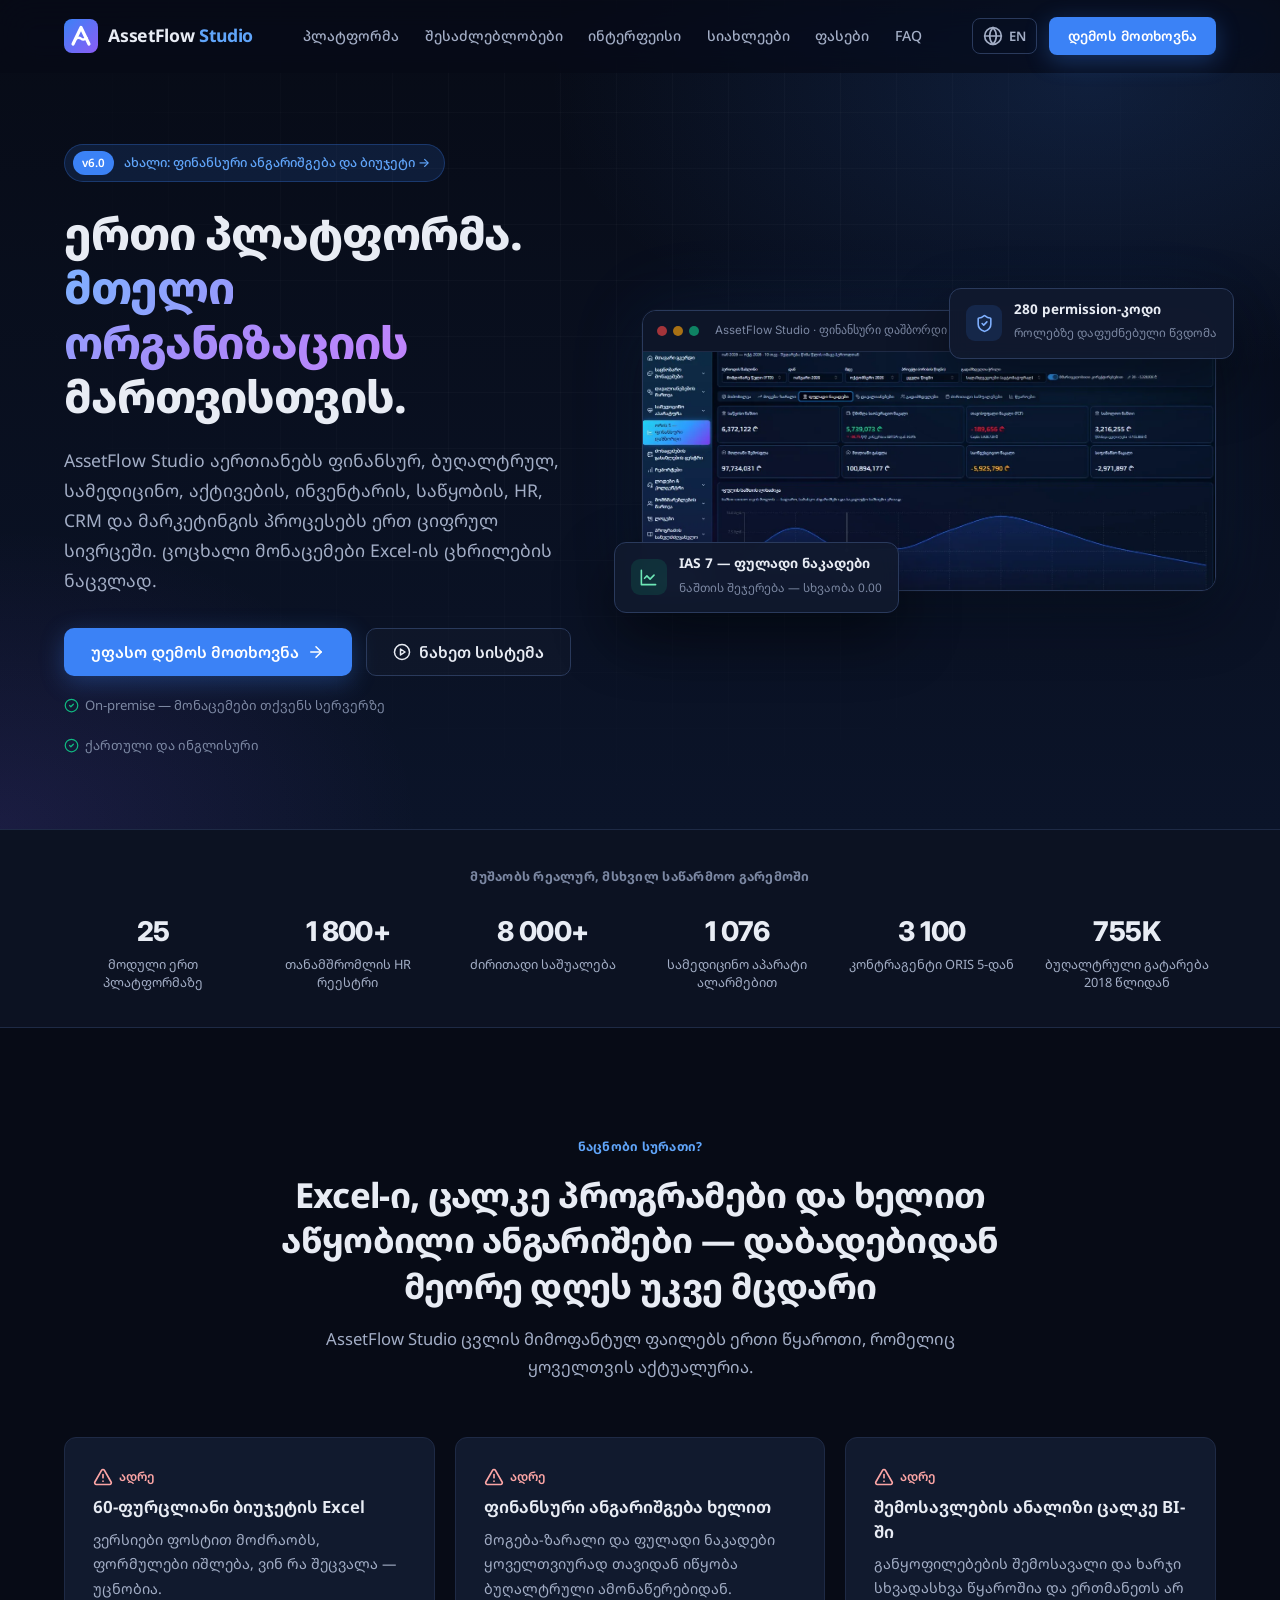
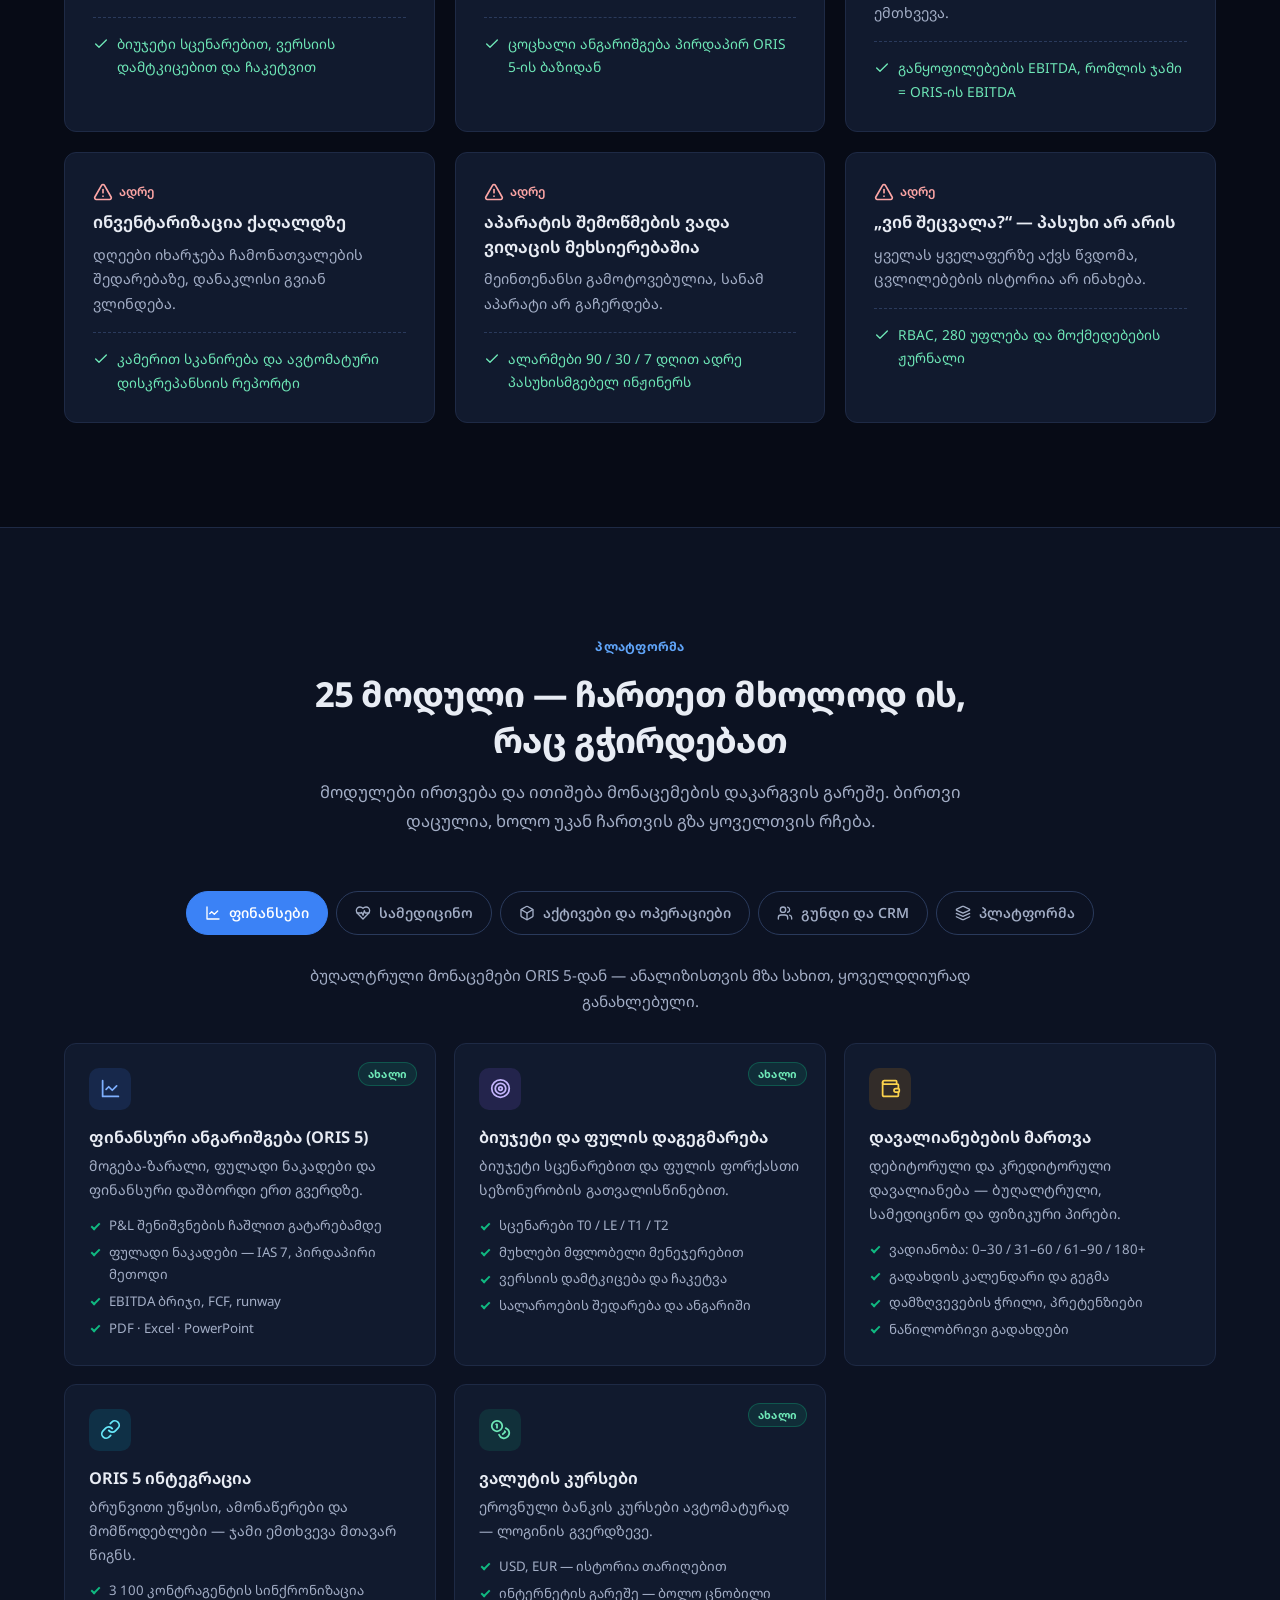
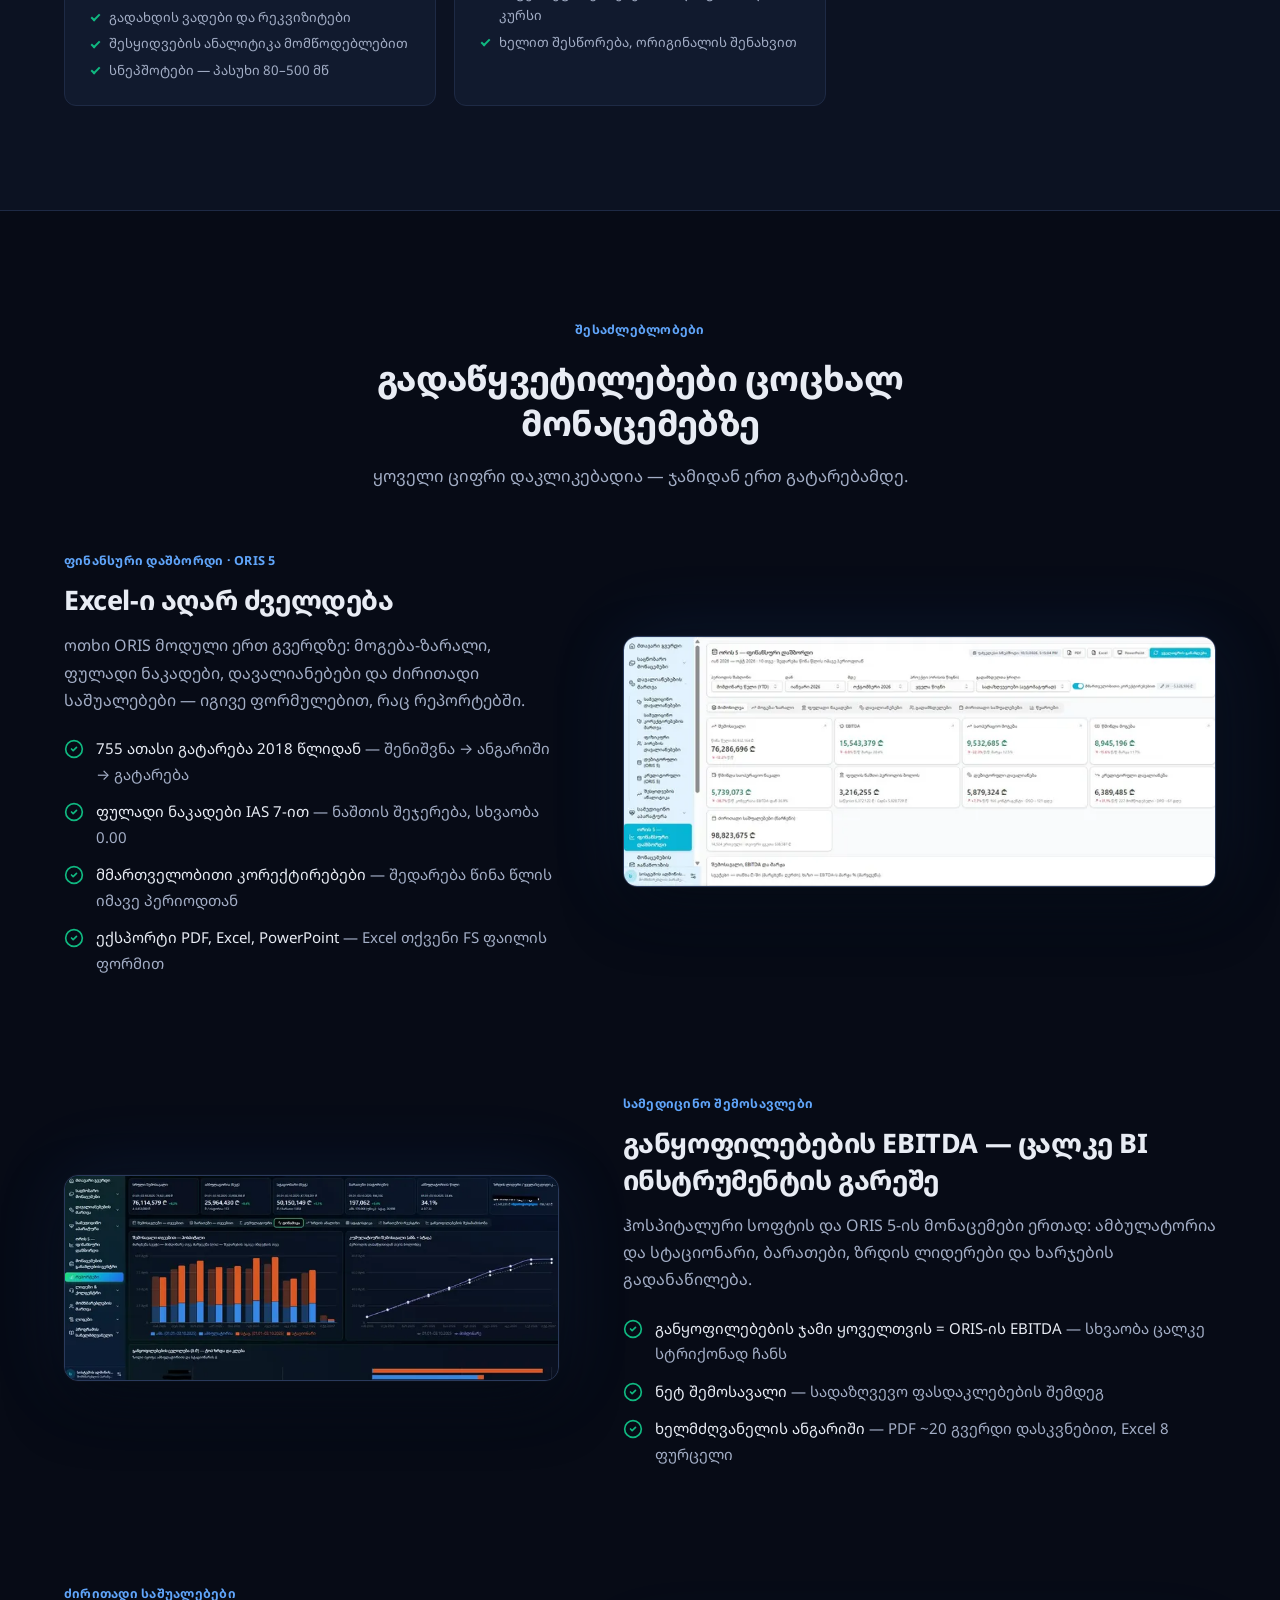
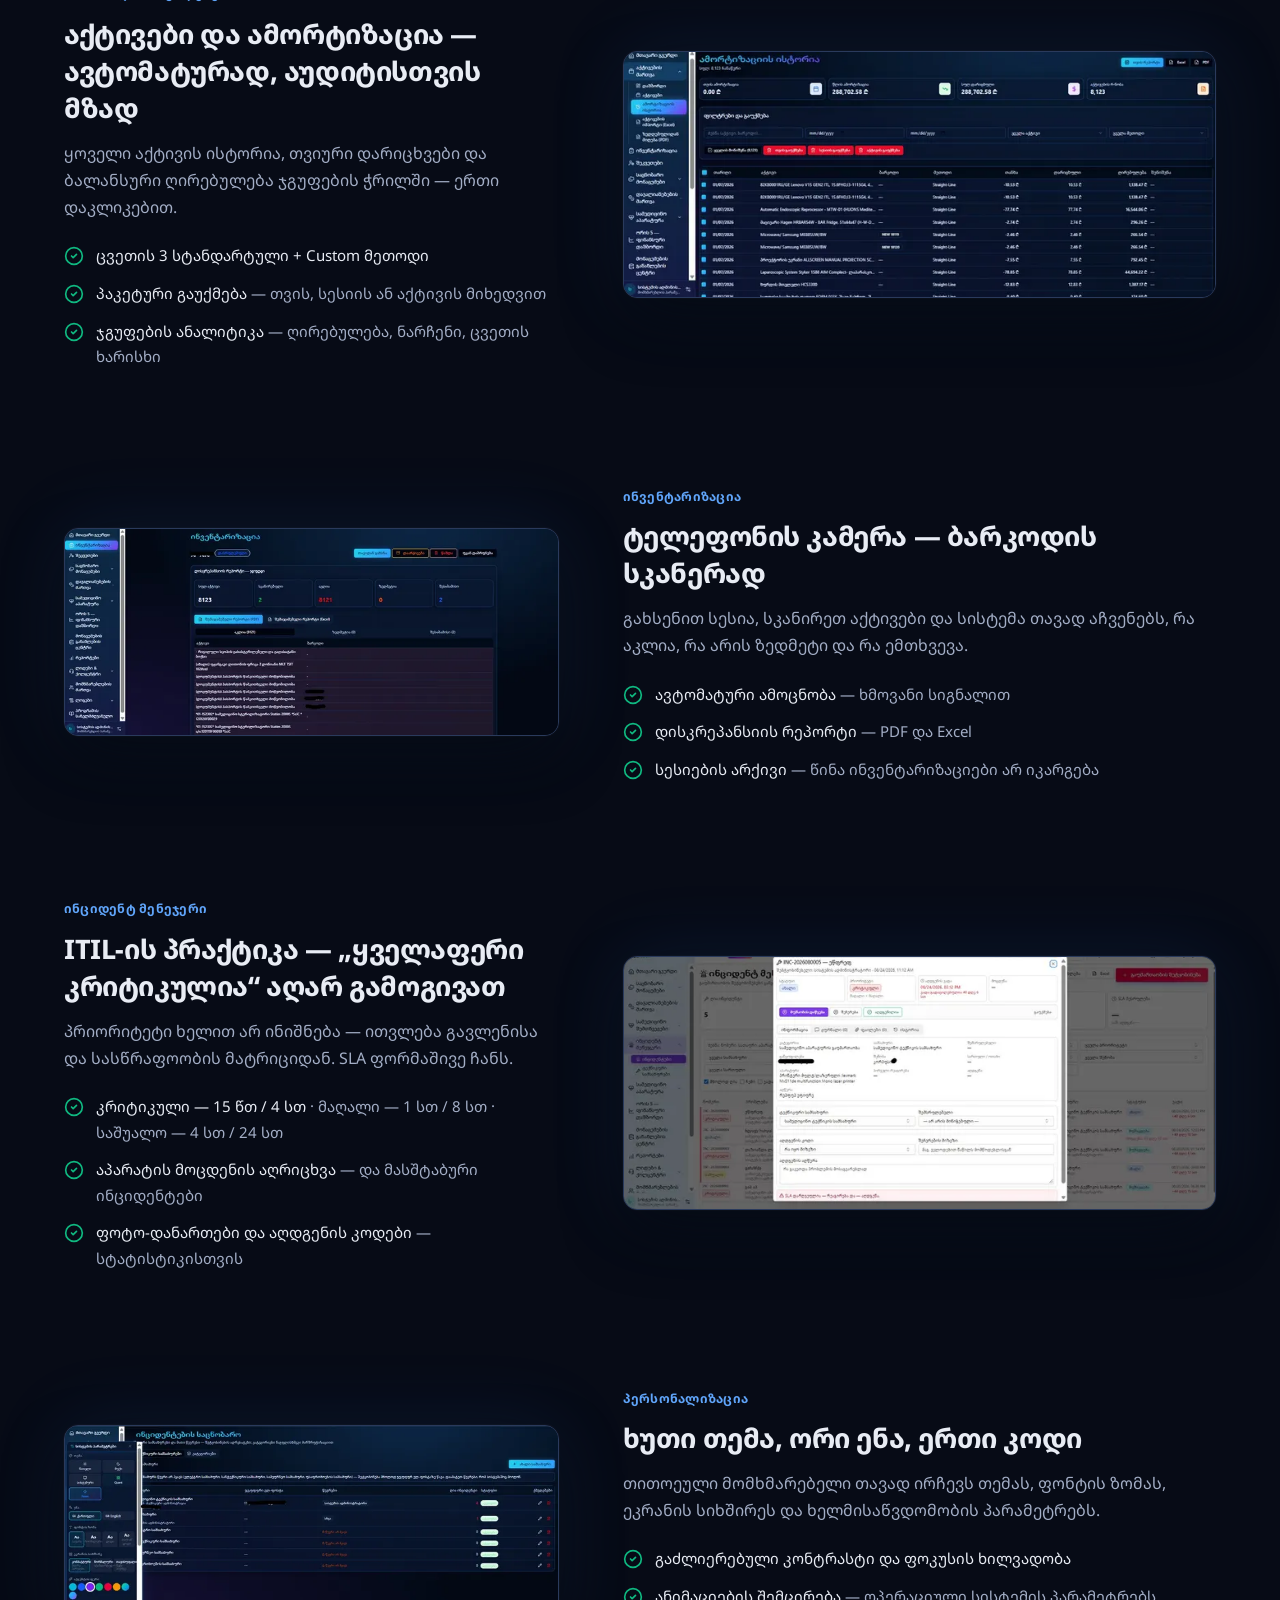
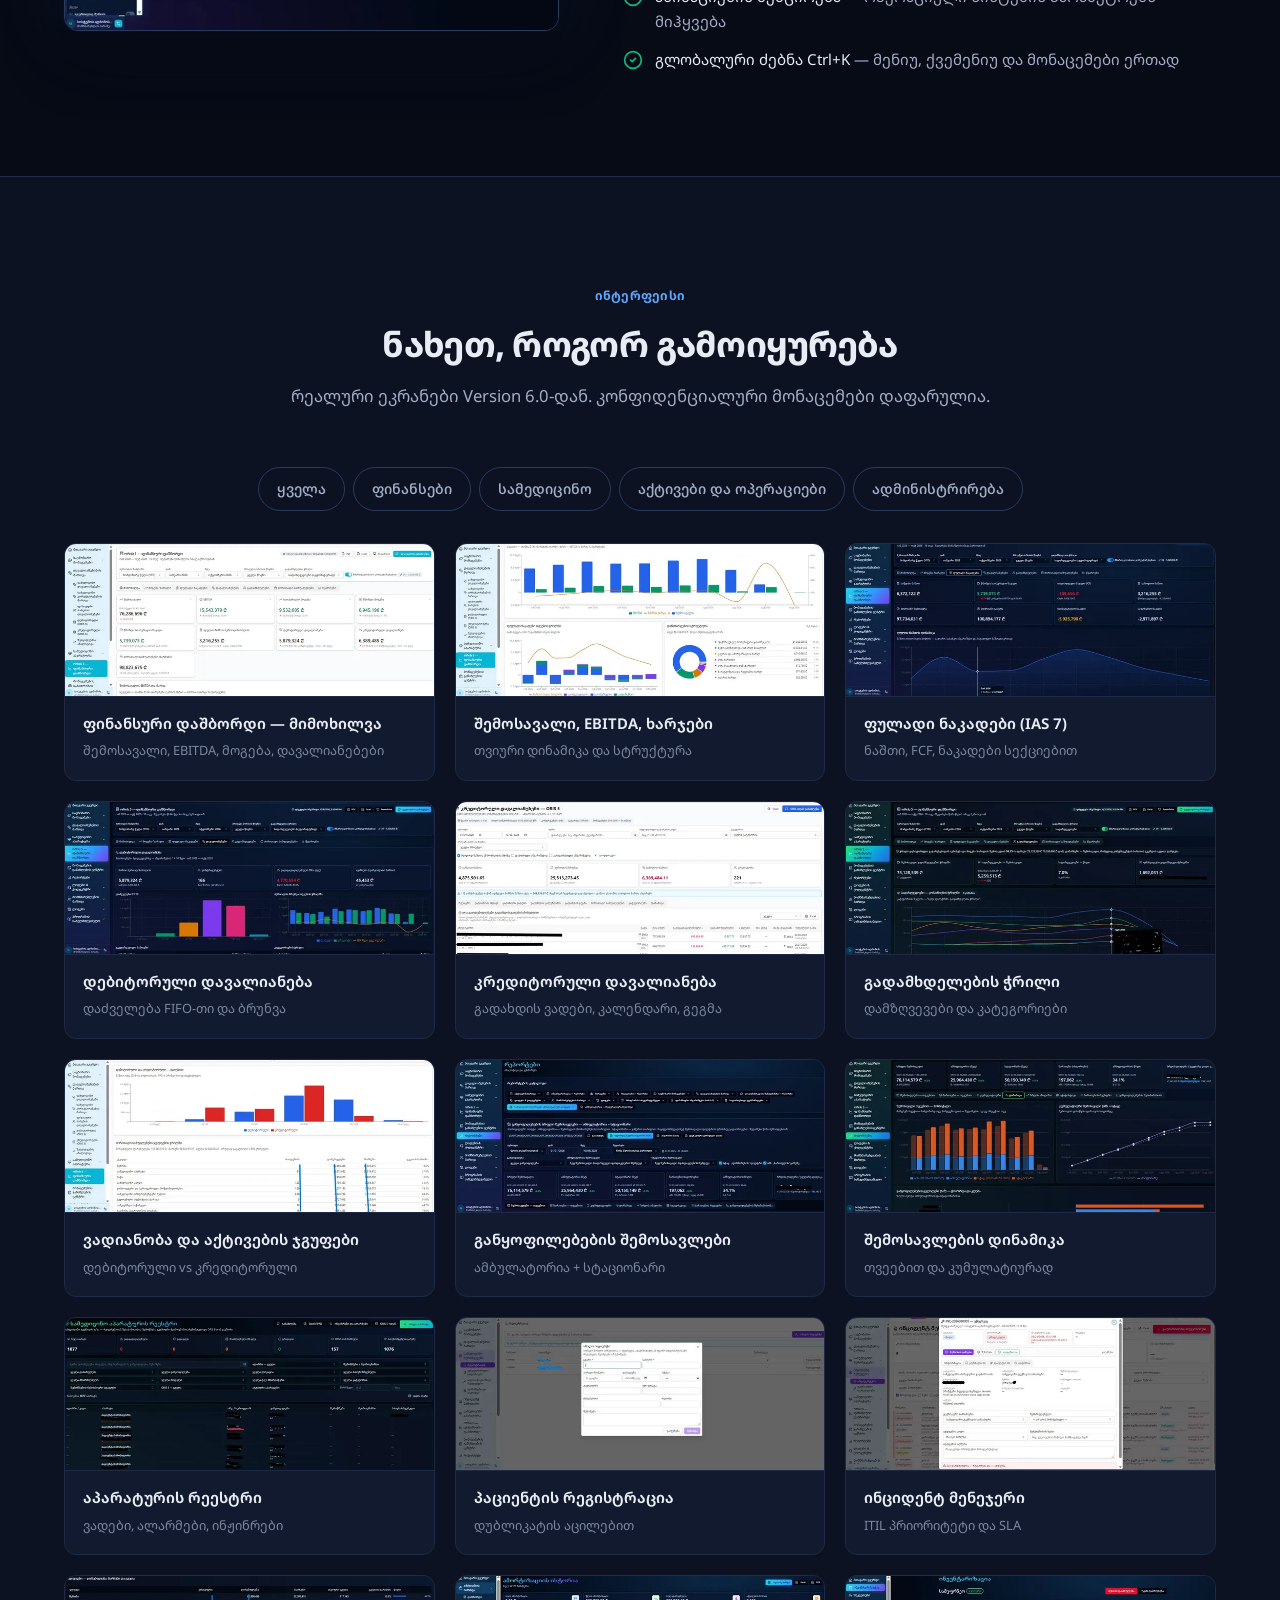
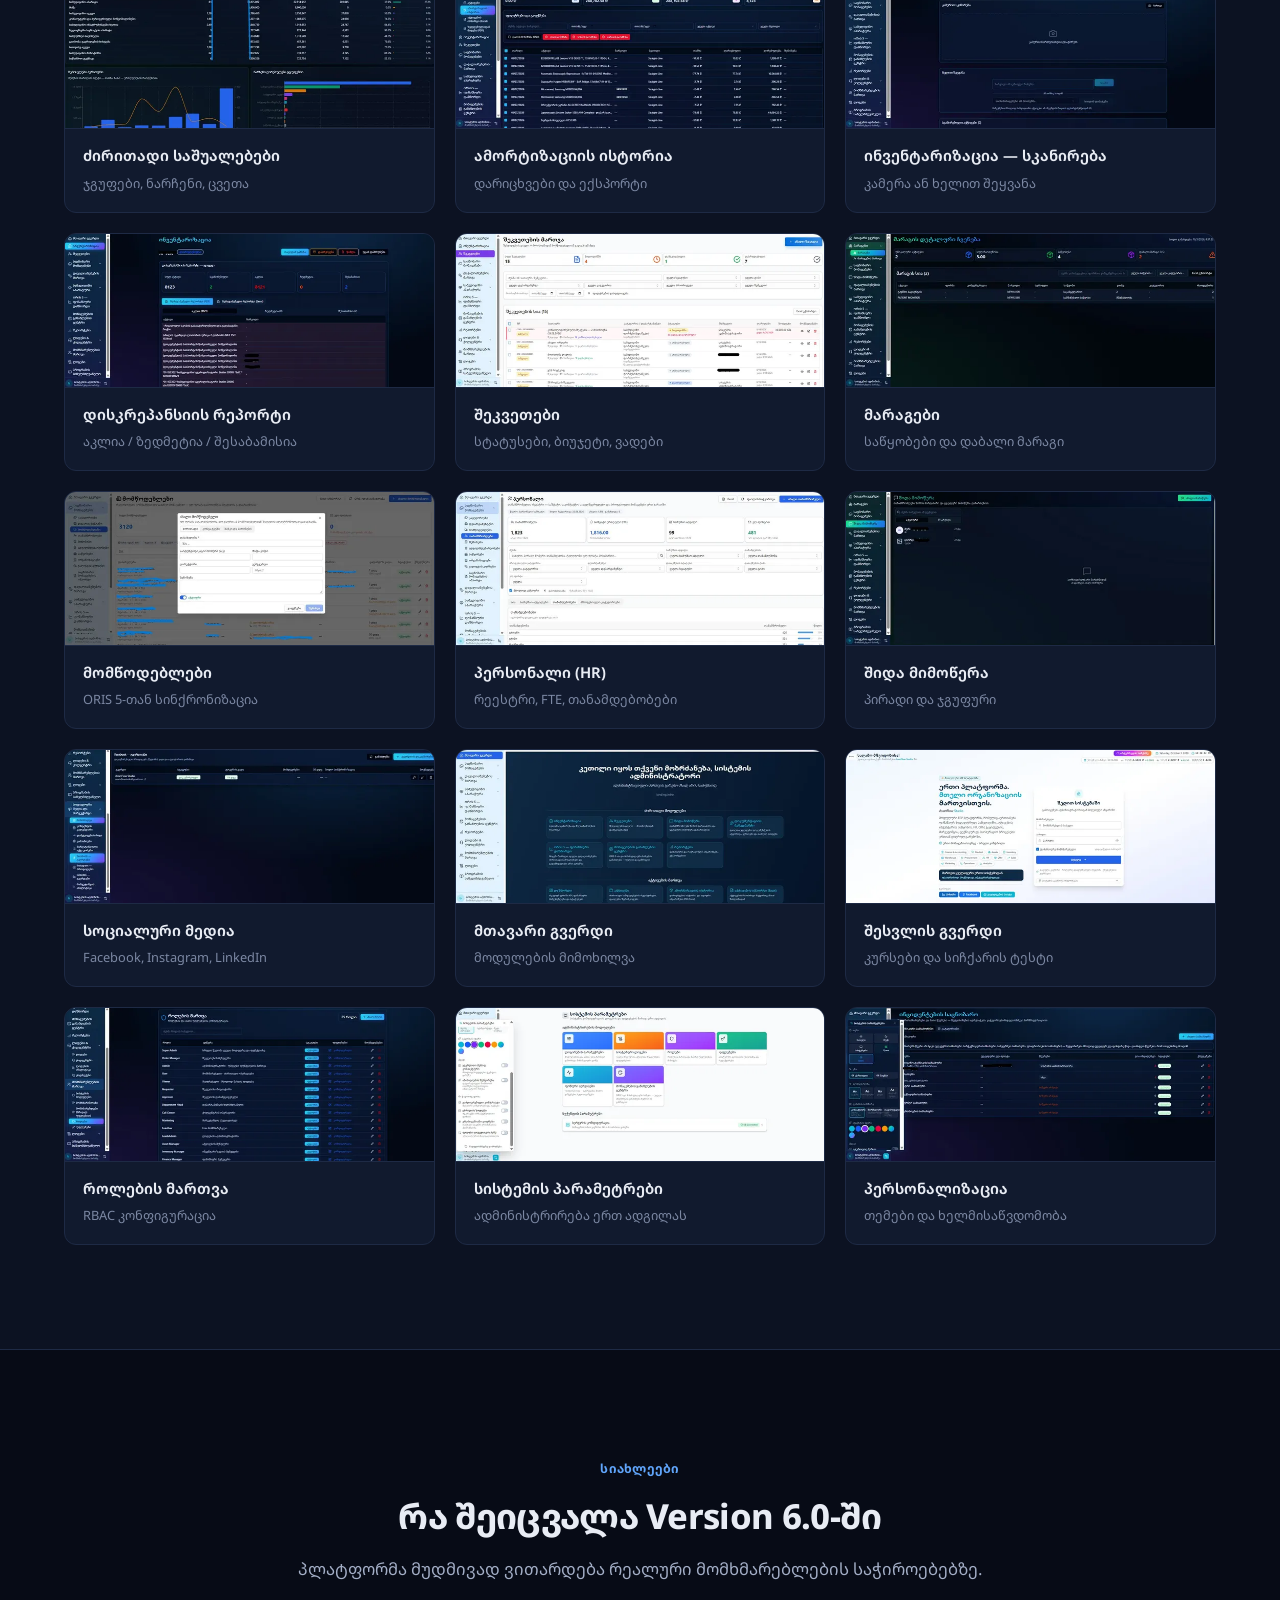
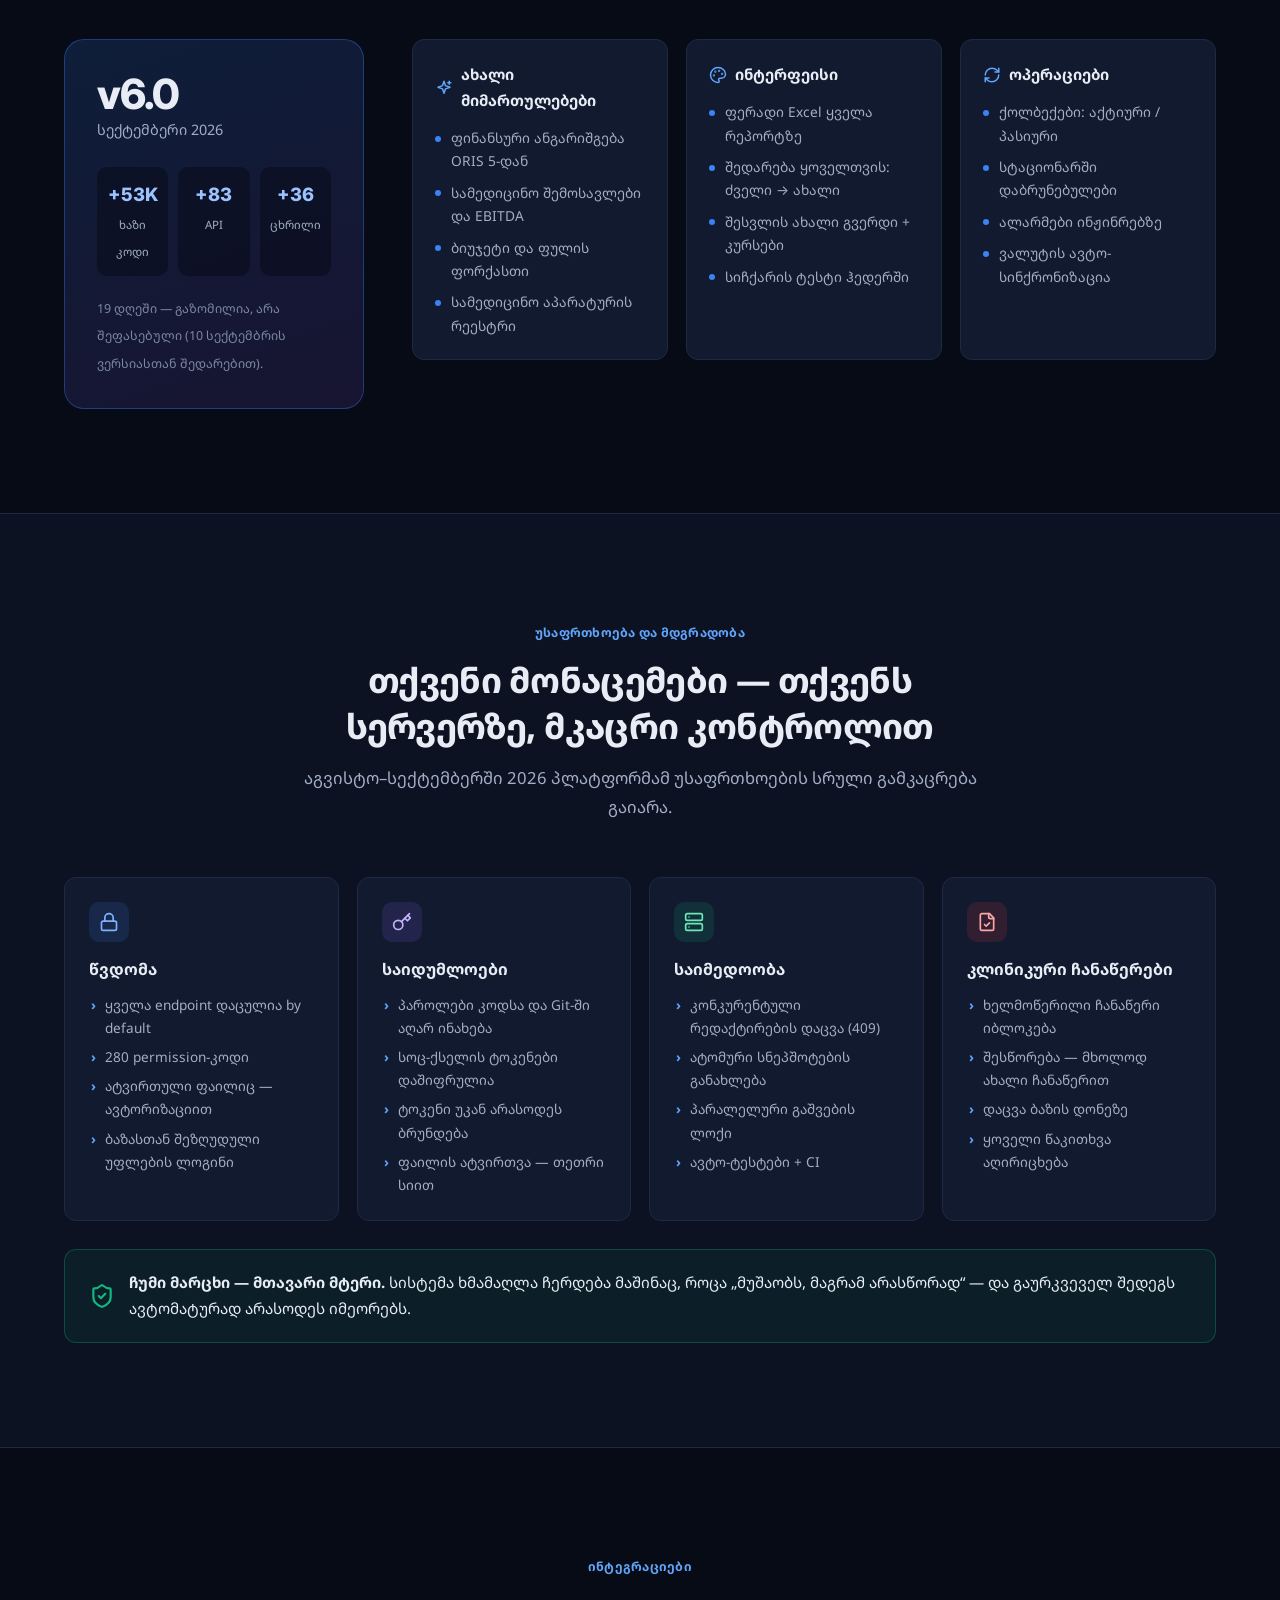
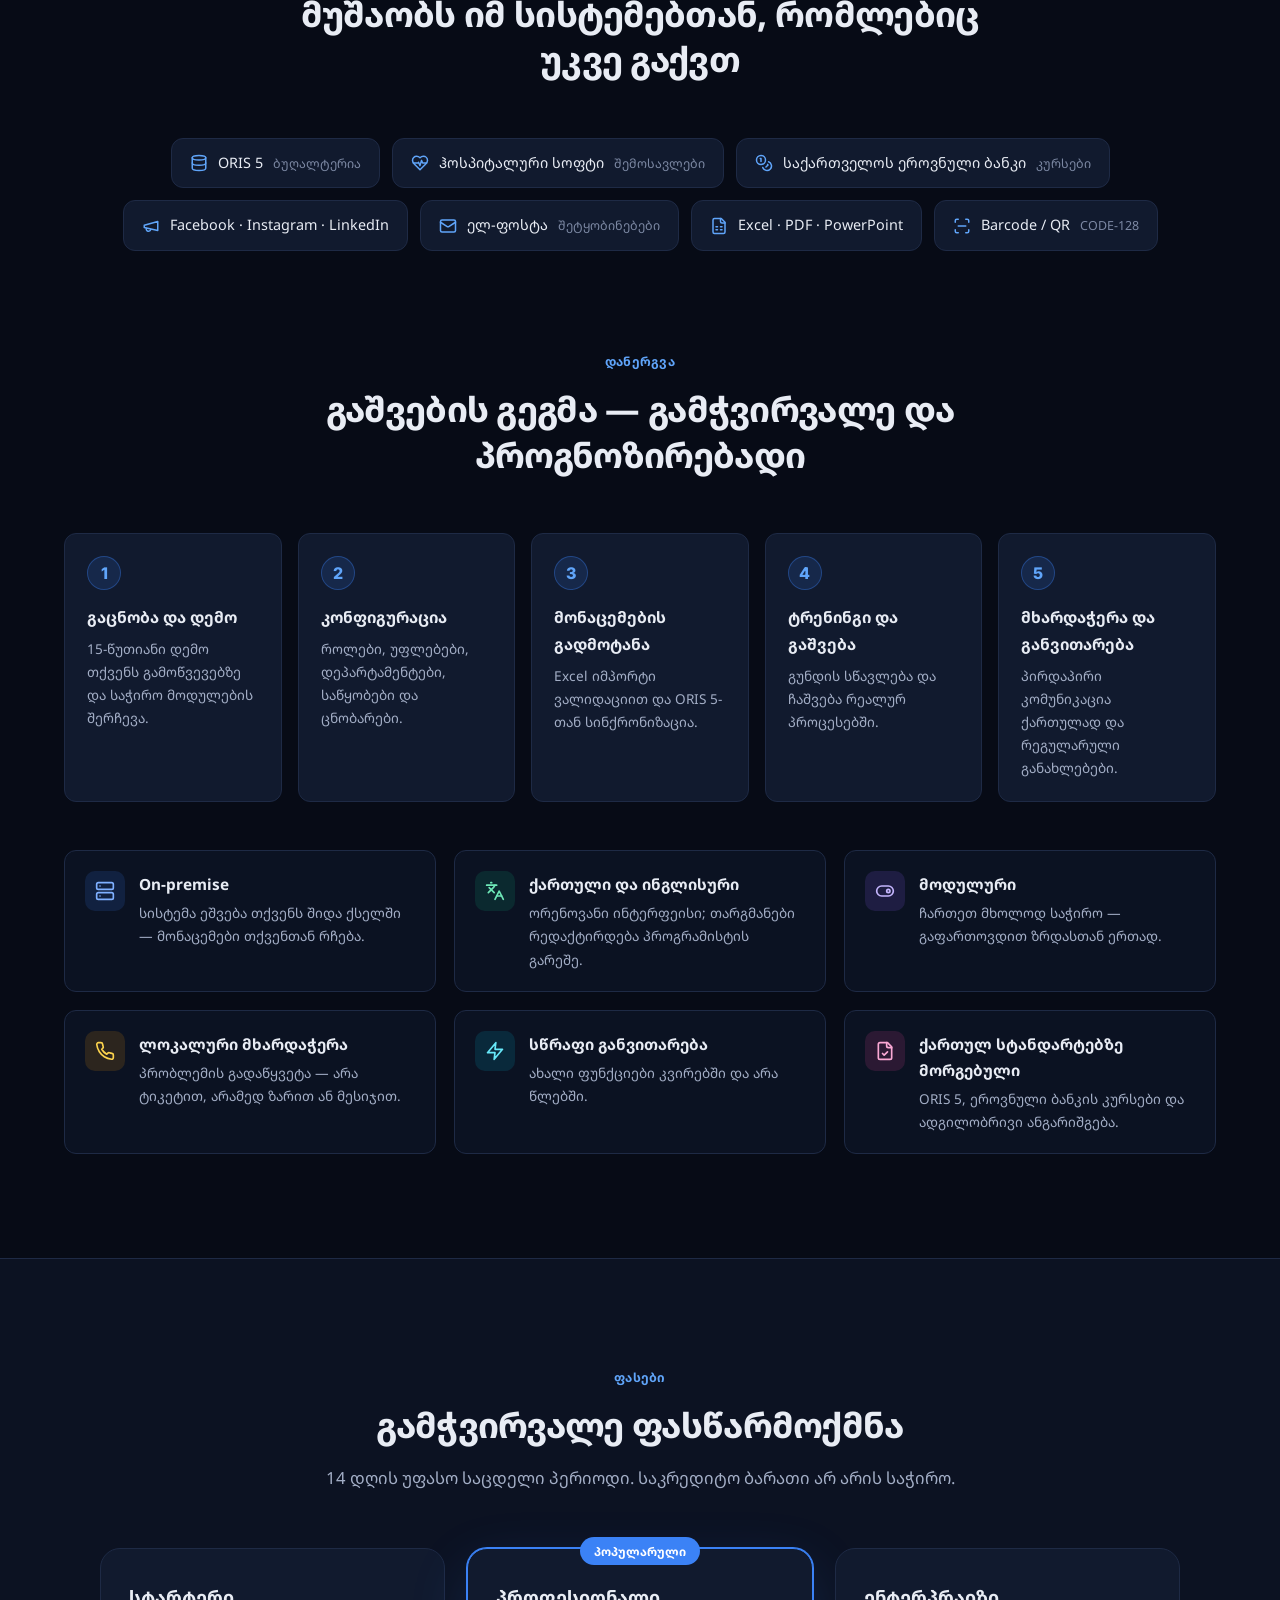
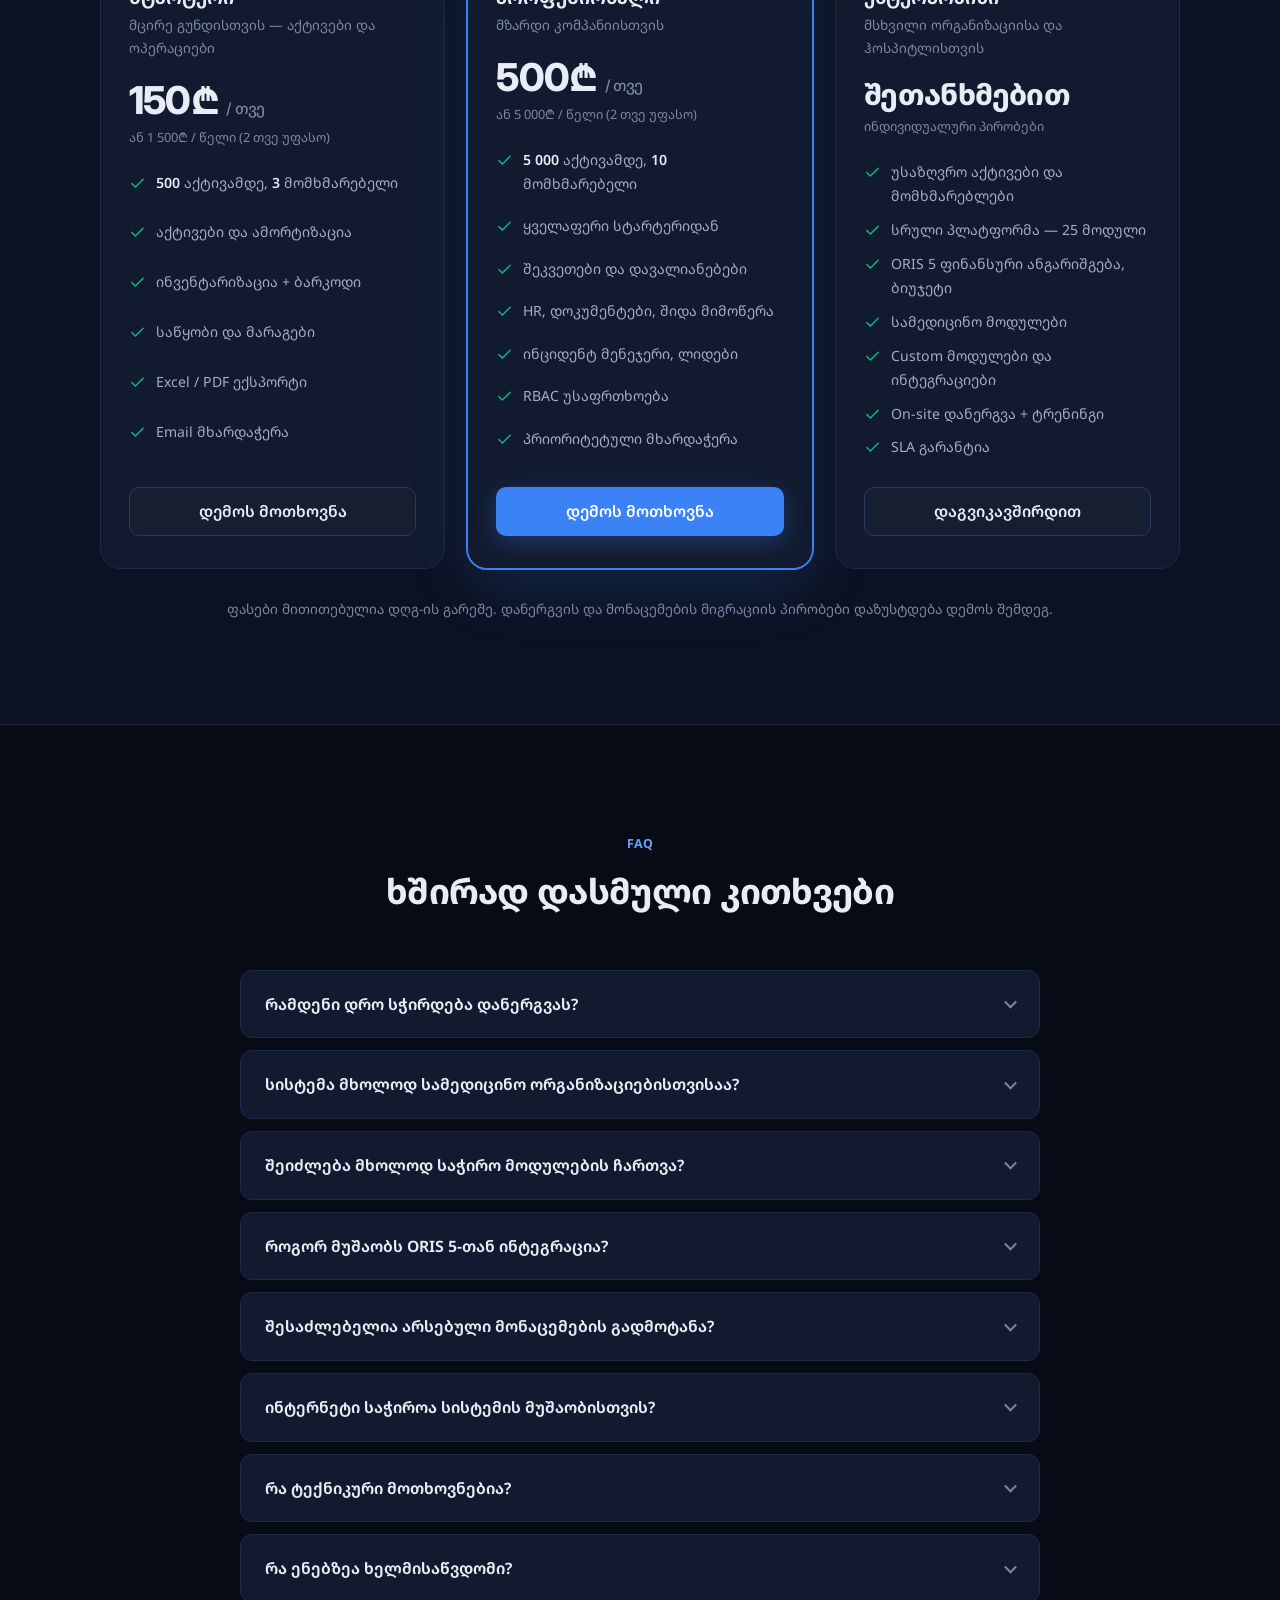
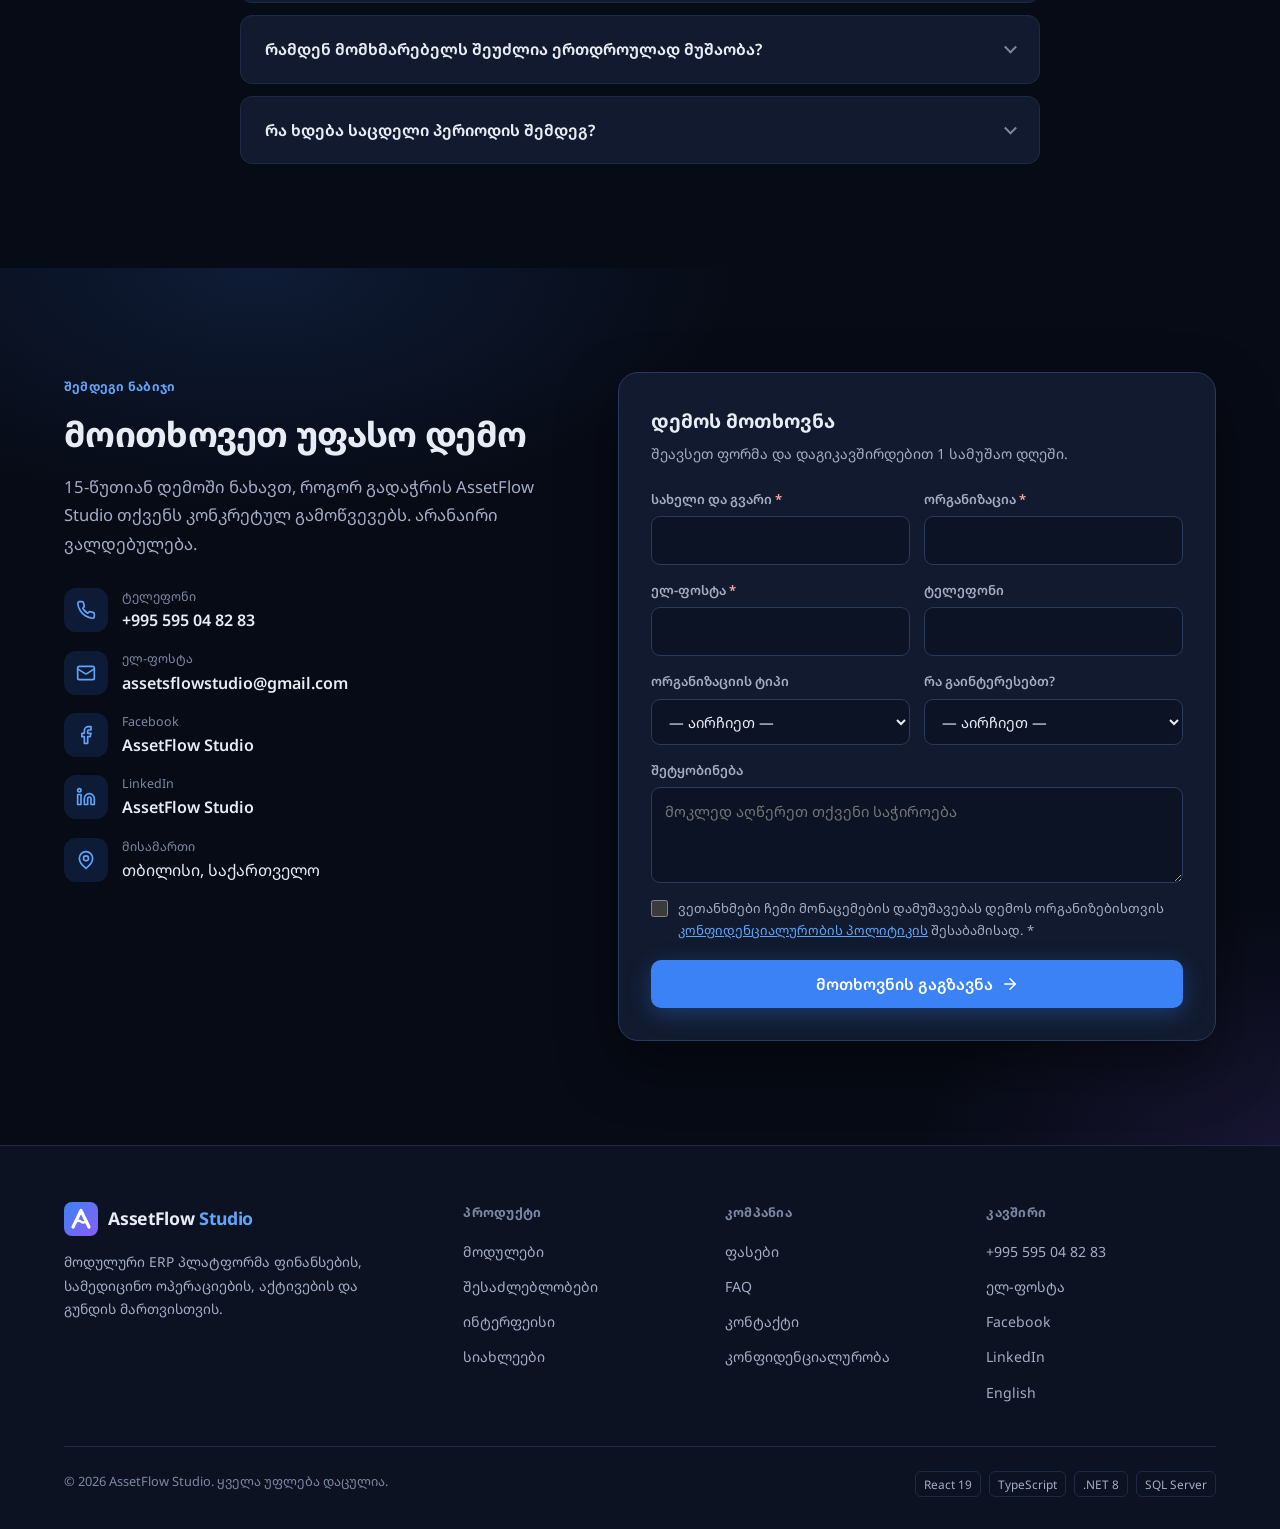
==== commit f480d907: "Add LinkedIn links and project overview doc - LinkedIn company page in contact block, footer and JSO" ====
--- a/index.html
+++ b/index.html
@@ -55,7 +55,7 @@
                 "email": "assetsflowstudio@gmail.com",
                 "telephone": "+995595048283",
                 "address": { "@type": "PostalAddress", "addressLocality": "Tbilisi", "addressCountry": "GE" },
-                "sameAs": ["https://www.facebook.com/profile.php?id=61577590663221"]
+                "sameAs": ["https://www.facebook.com/profile.php?id=61577590663221", "https://www.linkedin.com/company/assetflow-studio/"]
             },
             {
                 "@type": "SoftwareApplication",
@@ -847,6 +847,7 @@
                 <li><span class="ic"><svg class="i" aria-hidden="true"><use href="/assets/icons.svg#phone"/></svg></span><div><small>ტელეფონი</small><a href="tel:+995595048283">+995 595 04 82 83</a></div></li>
                 <li><span class="ic"><svg class="i" aria-hidden="true"><use href="/assets/icons.svg#mail"/></svg></span><div><small>ელ-ფოსტა</small><a href="mailto:assetsflowstudio@gmail.com">assetsflowstudio@gmail.com</a></div></li>
                 <li><span class="ic"><svg class="i" aria-hidden="true"><use href="/assets/icons.svg#facebook"/></svg></span><div><small>Facebook</small><a href="https://www.facebook.com/profile.php?id=61577590663221" target="_blank" rel="noopener">AssetFlow Studio</a></div></li>
+                <li><span class="ic"><svg class="i" aria-hidden="true"><use href="/assets/icons.svg#linkedin"/></svg></span><div><small>LinkedIn</small><a href="https://www.linkedin.com/company/assetflow-studio/" target="_blank" rel="noopener">AssetFlow Studio</a></div></li>
                 <li><span class="ic"><svg class="i" aria-hidden="true"><use href="/assets/icons.svg#map-pin"/></svg></span><div><small>მისამართი</small>თბილისი, საქართველო</div></li>
             </ul>
         </div>
@@ -914,7 +915,7 @@
             </div>
             <div>
                 <h4>კავშირი</h4>
-                <ul><li><a href="tel:+995595048283">+995 595 04 82 83</a></li><li><a href="mailto:assetsflowstudio@gmail.com">ელ-ფოსტა</a></li><li><a href="https://www.facebook.com/profile.php?id=61577590663221" target="_blank" rel="noopener">Facebook</a></li><li><a href="/en/" hreflang="en" lang="en">English</a></li></ul>
+                <ul><li><a href="tel:+995595048283">+995 595 04 82 83</a></li><li><a href="mailto:assetsflowstudio@gmail.com">ელ-ფოსტა</a></li><li><a href="https://www.facebook.com/profile.php?id=61577590663221" target="_blank" rel="noopener">Facebook</a></li><li><a href="https://www.linkedin.com/company/assetflow-studio/" target="_blank" rel="noopener">LinkedIn</a></li><li><a href="/en/" hreflang="en" lang="en">English</a></li></ul>
             </div>
         </div>
         <div class="footer-bottom">
